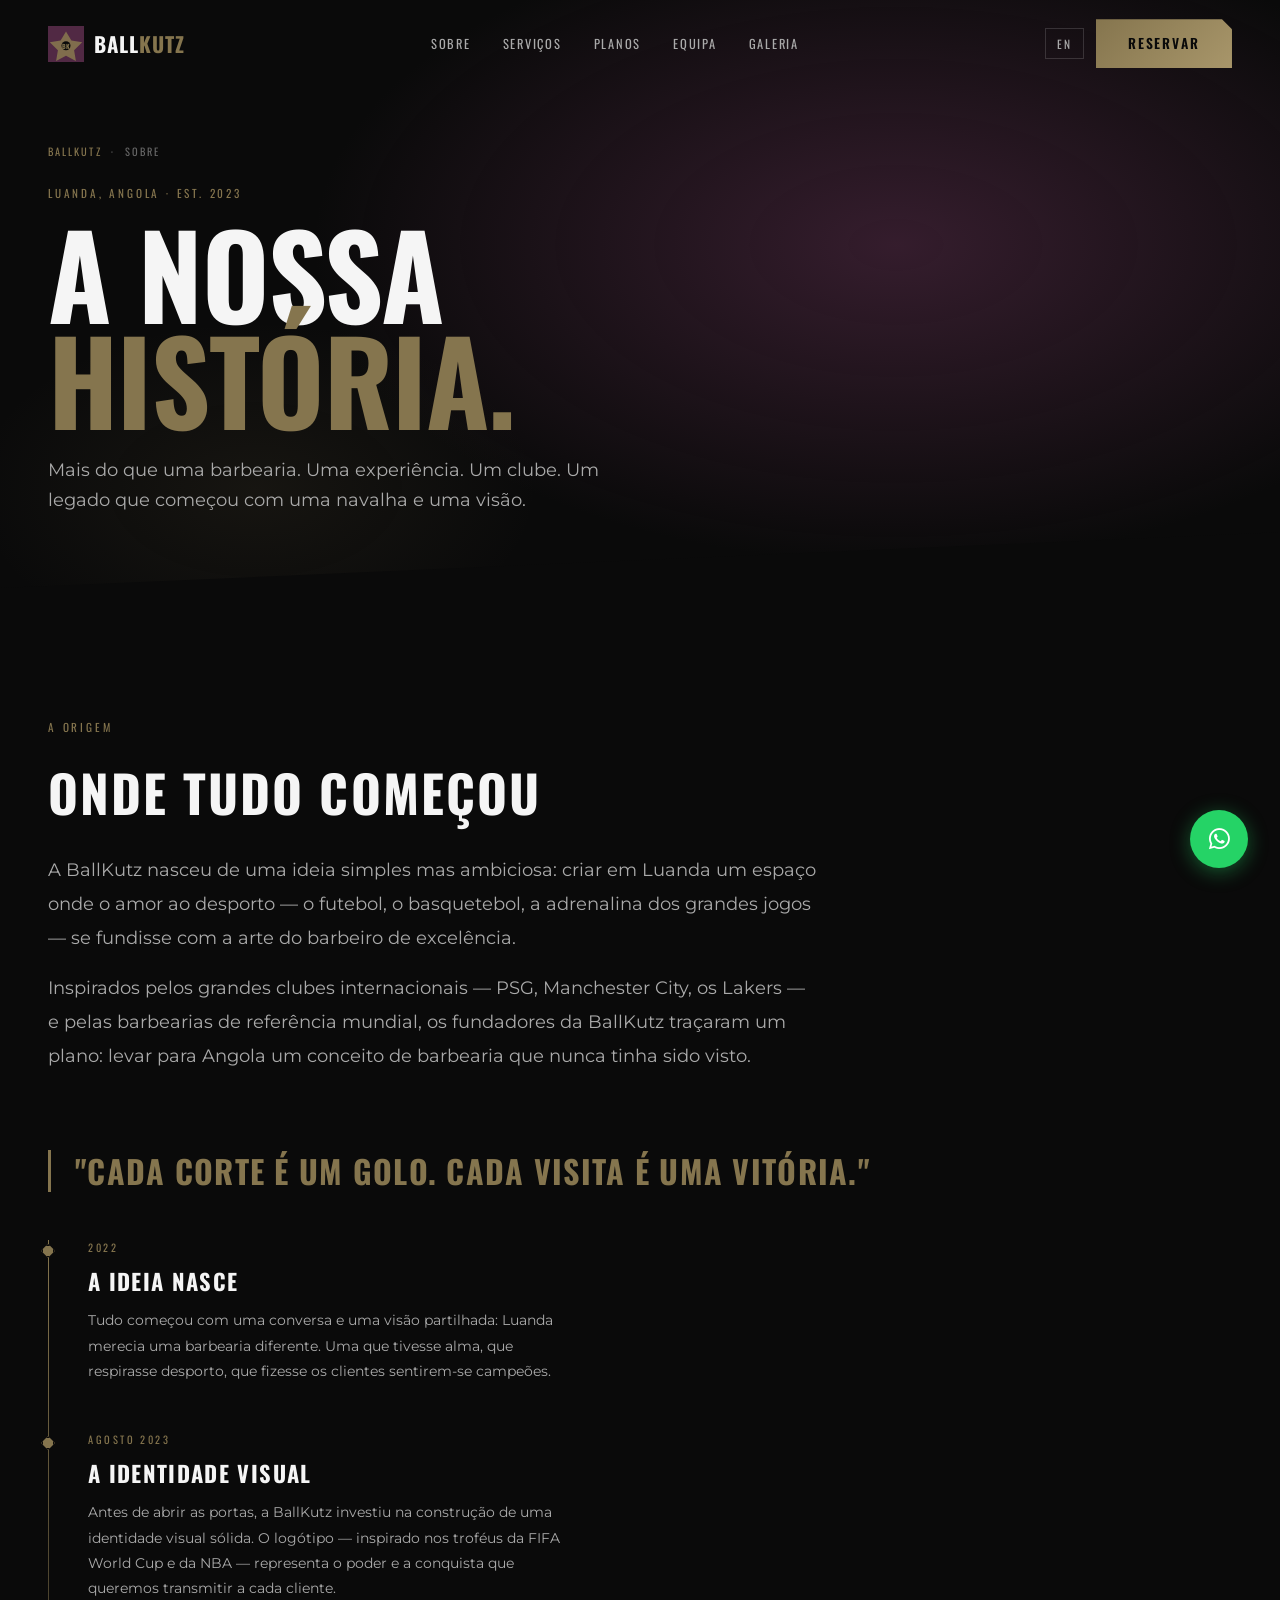
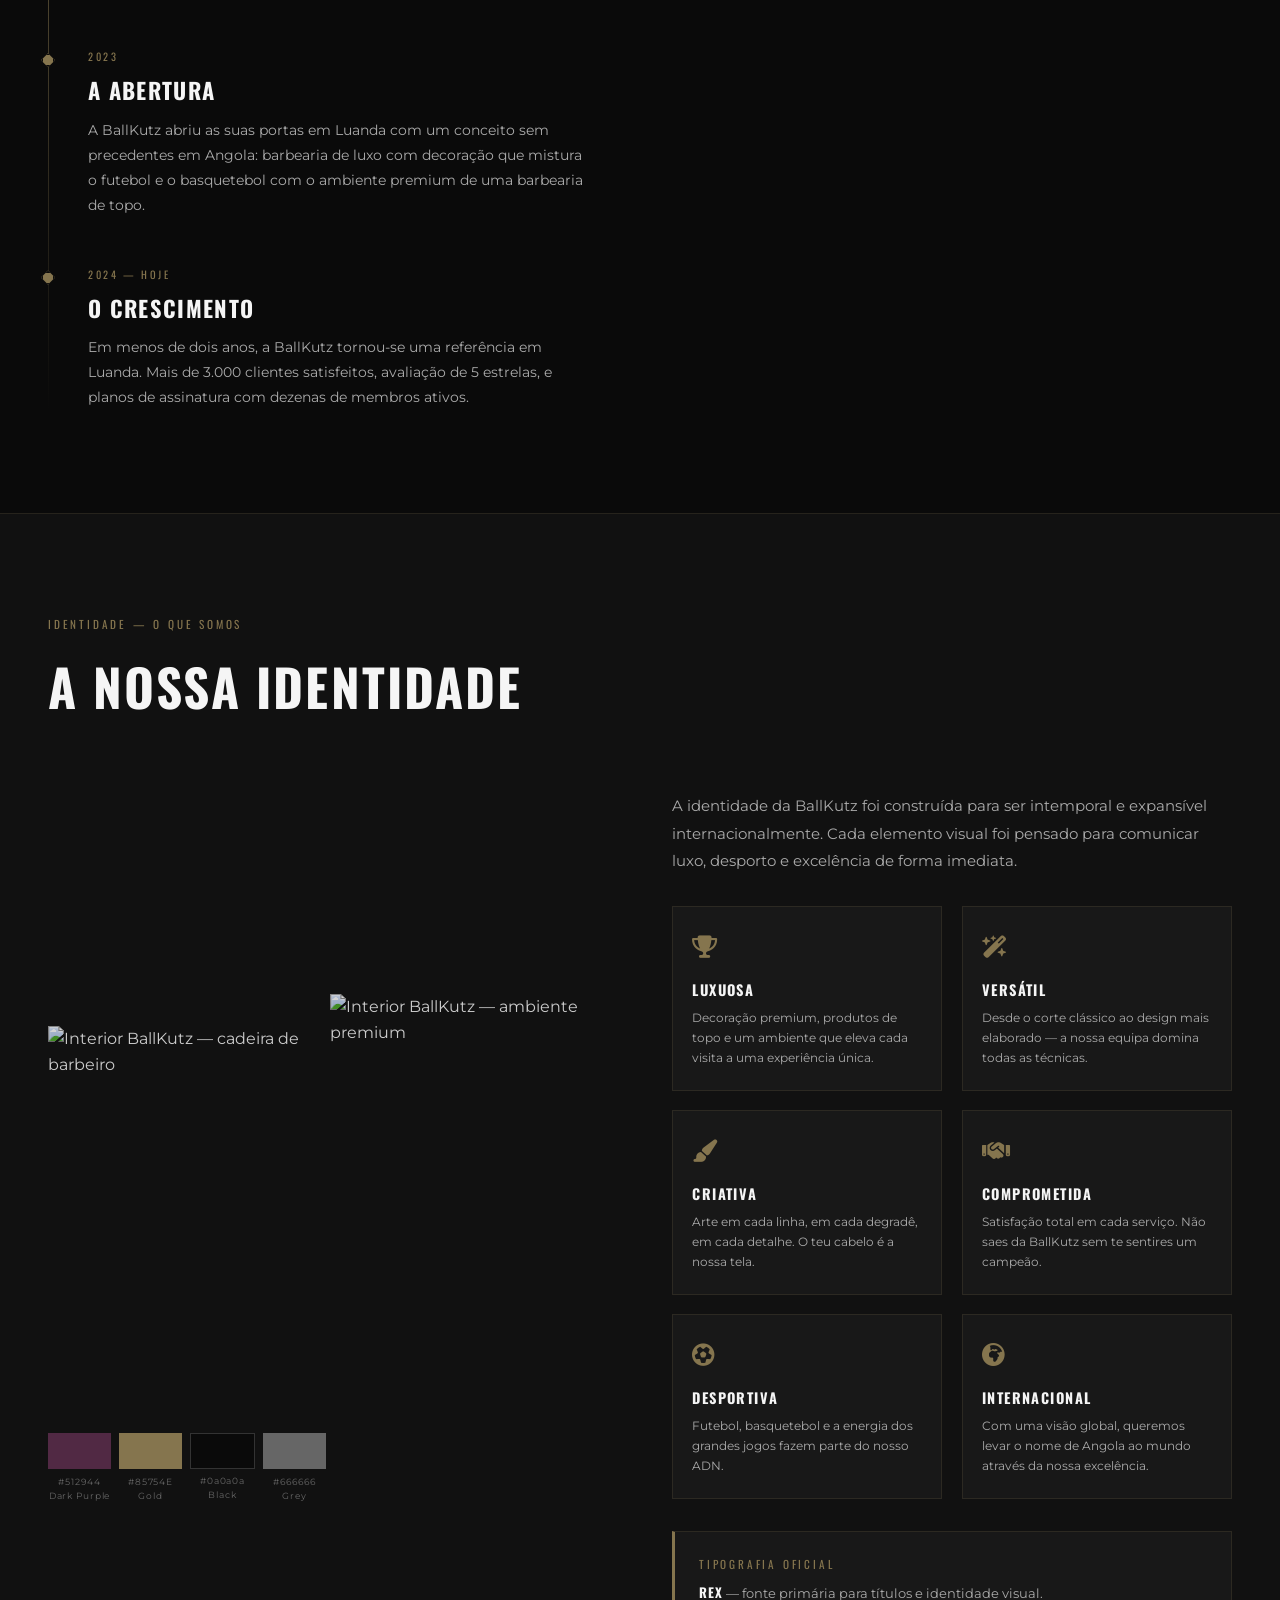
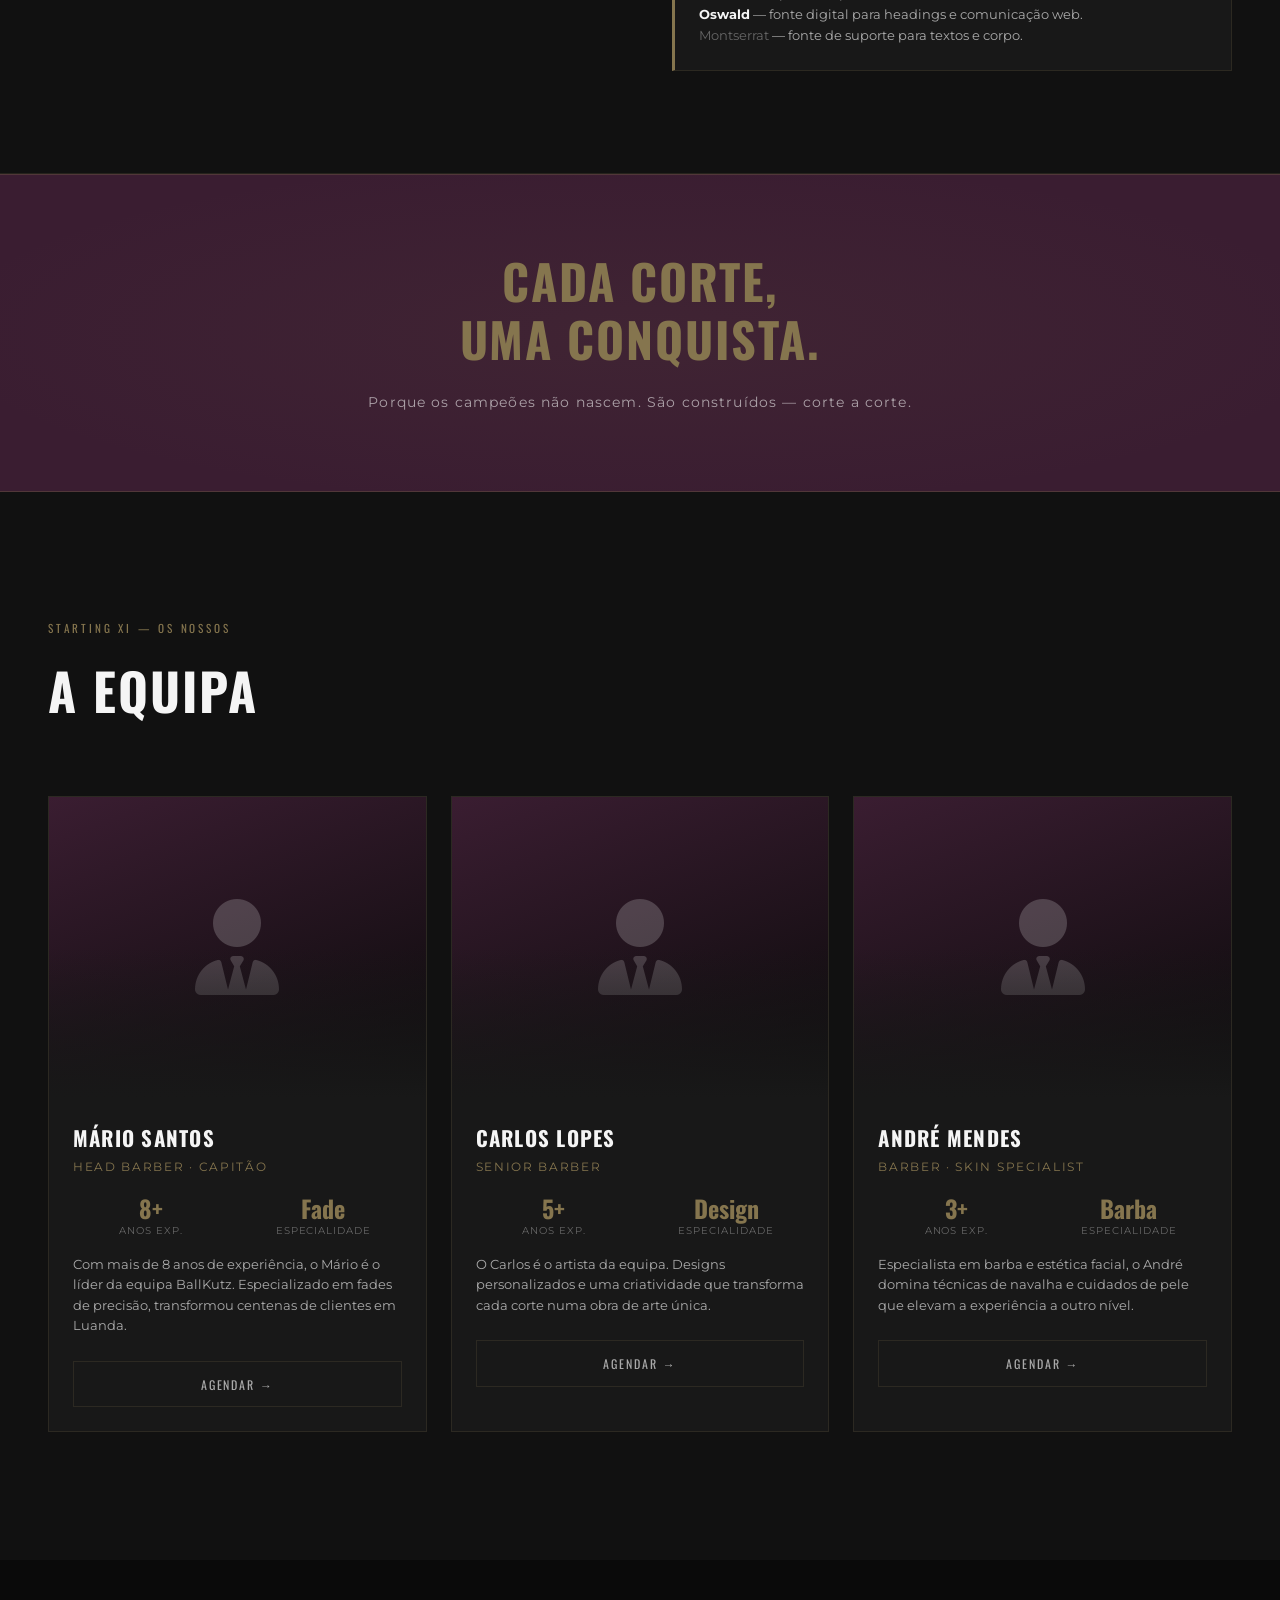
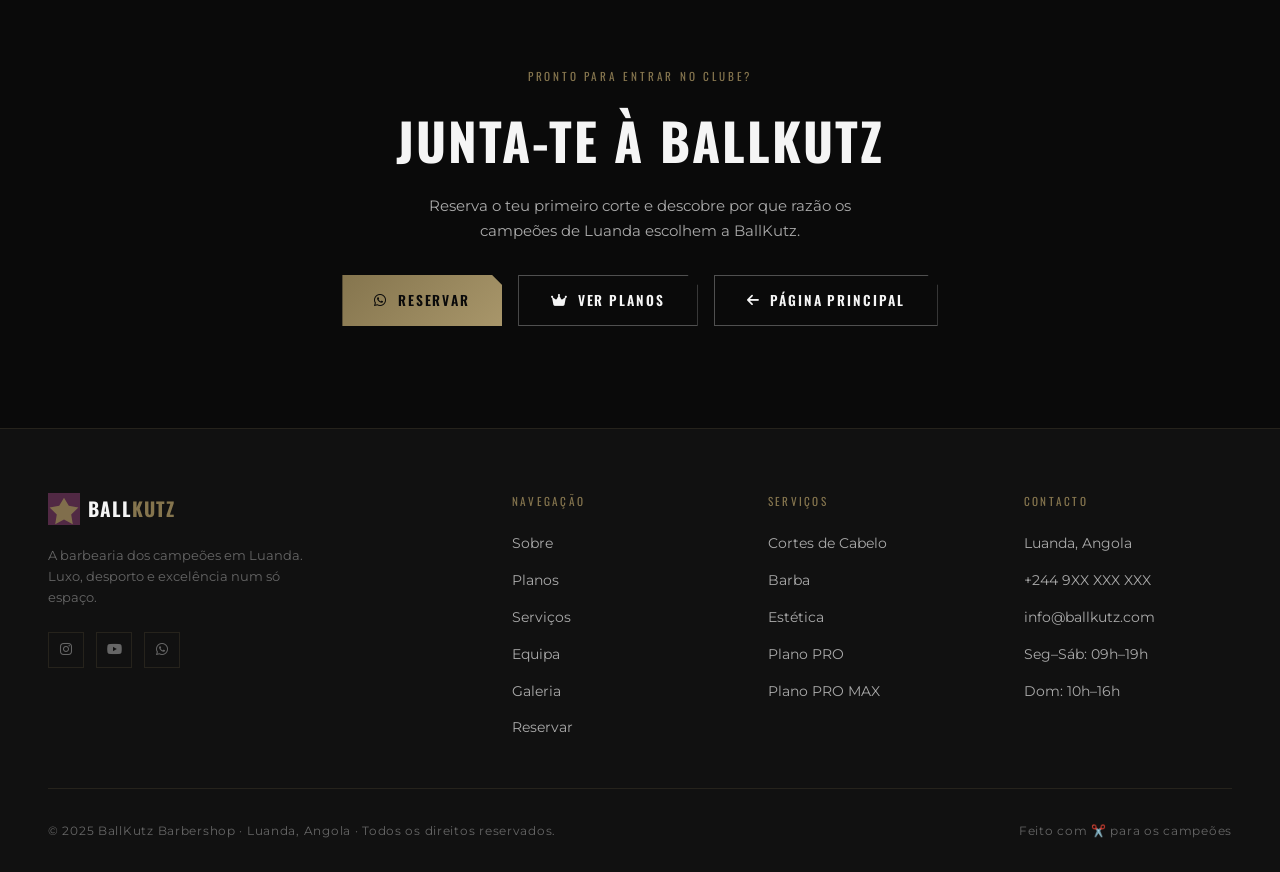
==== sobre.html @ e622117a "mudando fotos" ====
<!DOCTYPE html>
<html lang="pt">
<head>
  <meta charset="UTF-8" />
  <meta name="viewport" content="width=device-width, initial-scale=1.0" />
  <meta name="description" content="A história da BallKutz — A barbearia que uniu o desporto ao luxo em Luanda, Angola. Conheça a nossa equipa, os nossos valores e a nossa missão." />
  <meta name="keywords" content="BallKutz sobre, história barbearia Luanda, barbershop Angola, sobre nós" />
  <meta name="author" content="BallKutz Barbershop" />
  <meta name="robots" content="index, follow" />
  <title>Sobre Nós — BallKutz | A Barbearia dos Campeões</title>

  <meta property="og:type"        content="website" />
  <meta property="og:title"       content="Sobre Nós — BallKutz | A Barbearia dos Campeões" />
  <meta property="og:description" content="Conheça a história, a missão e os valores da BallKutz — onde o desporto encontra o luxo em Luanda." />
  <meta property="og:url"         content="https://www.ballkutz.com/sobre.html" />
  <meta property="og:image"       content="https://www.ballkutz.com/og-image.jpg" />
  <meta property="og:locale"      content="pt_AO" />
  <meta property="og:site_name"   content="BallKutz Barbershop" />

  <meta name="theme-color" content="#512944" />

  <link rel="preconnect" href="https://fonts.googleapis.com" />
  <link rel="preconnect" href="https://fonts.gstatic.com" crossorigin />
  <link href="https://fonts.googleapis.com/css2?family=Oswald:wght@300;400;600;700&family=Montserrat:wght@300;400;500;600;700&display=swap" rel="stylesheet" />
  <link rel="stylesheet" href="https://cdnjs.cloudflare.com/ajax/libs/font-awesome/6.5.1/css/all.min.css" />
  <link rel="stylesheet" href="style.css" />
</head>

<body>

  <!-- ============================================================
       NAVIGATION (identical to index.html)
       ============================================================ -->
  <header class="site-header" id="mainNav" role="banner">
    <div class="container">
      <nav class="nav__inner" aria-label="Primary navigation">

        <a href="index.html" class="nav__logo" aria-label="BallKutz — página principal">
          <svg class="nav__logo-icon" viewBox="0 0 40 40" fill="none" xmlns="http://www.w3.org/2000/svg" aria-hidden="true">
            <rect width="40" height="40" fill="#512944"/>
            <path d="M20 6 L26 16 L38 18 L29 27 L31 39 L20 33 L9 39 L11 27 L2 18 L14 16 Z" fill="#85754E" opacity="0.9"/>
            <circle cx="20" cy="22" r="5" fill="#0a0a0a"/>
            <text x="20" y="26" text-anchor="middle" font-family="Oswald" font-weight="700" font-size="7" fill="#85754E">BK</text>
          </svg>
          <span class="nav__logo-text">BALL<span>KUTZ</span></span>
        </a>

        <ul class="nav__links" role="list">
          <li><a href="sobre.html" class="nav-active" data-i18n="nav_about">Sobre</a></li>
          <li><a href="index.html#servicos" data-i18n="nav_services">Serviços</a></li>
          <li><a href="index.html#planos"   data-i18n="nav_plans">Planos</a></li>
          <li><a href="index.html#equipa"   data-i18n="nav_team">Equipa</a></li>
          <li><a href="index.html#galeria"  data-i18n="nav_gallery">Galeria</a></li>
        </ul>

        <div class="nav__actions">
          <button class="lang-toggle" id="langToggle" aria-label="Mudar idioma">EN</button>
          <a href="index.html#reservar" class="btn btn--primary" data-i18n="nav_cta">Reservar</a>
          <button class="nav__hamburger" id="hamburger" aria-label="Abrir menu" aria-expanded="false" aria-controls="mobileMenu">
            <i class="fa-solid fa-bars" aria-hidden="true"></i>
          </button>
        </div>

      </nav>
    </div>
  </header>

  <!-- Mobile Drawer -->
  <div class="nav__mobile" id="mobileMenu" role="dialog" aria-modal="true" aria-label="Menu de navegação">
    <button class="nav__mobile-close" id="mobileClose" aria-label="Fechar menu">
      <i class="fa-solid fa-xmark" aria-hidden="true"></i>
    </button>
    <a href="sobre.html"           class="mobile-link" data-i18n="nav_about">Sobre</a>
    <a href="index.html#servicos"  class="mobile-link" data-i18n="nav_services">Serviços</a>
    <a href="index.html#planos"    class="mobile-link" data-i18n="nav_plans">Planos</a>
    <a href="index.html#equipa"    class="mobile-link" data-i18n="nav_team">Equipa</a>
    <a href="index.html#galeria"   class="mobile-link" data-i18n="nav_gallery">Galeria</a>
    <div class="mobile-divider"></div>
    <a href="index.html#reservar"  class="btn btn--primary mobile-link" data-i18n="nav_cta">Reservar</a>
    <a href="tel:+244900000000" class="mobile-call-link">
      <i class="fa-solid fa-phone" aria-hidden="true"></i> Ligar Agora
    </a>
    <button class="mobile-lang" id="mobileLangToggle" aria-label="Mudar idioma">PT / EN</button>
  </div>

  <!-- ============================================================
       PAGE HERO
       ============================================================ -->
  <section class="page-hero" id="topo">
    <div class="page-hero__bg" aria-hidden="true"></div>

    <div class="container">
      <div class="page-hero__content">

        <nav class="page-hero__breadcrumb" aria-label="Breadcrumb">
          <a href="index.html">BallKutz</a>
          <span aria-hidden="true">·</span>
          <span aria-current="page" data-i18n="nav_about">Sobre</span>
        </nav>

        <span class="label" style="display:block;margin-bottom:1rem;" data-i18n="sobre_hero_eyebrow">
          Luanda, Angola · Est. 2023
        </span>

        <h1 class="heading-xl">
          <span data-i18n="sobre_hero_line1">A NOSSA</span><br>
          <span class="gold" data-i18n="sobre_hero_line2">HISTÓRIA.</span>
        </h1>

        <p style="font-size:clamp(0.95rem,1.5vw,1.1rem);color:var(--grey-light);max-width:46ch;margin-top:1.5rem;line-height:1.75;" data-i18n="sobre_hero_sub">
          Mais do que uma barbearia. Uma experiência. Um clube. Um legado que começou com uma navalha e uma visão.
        </p>

      </div>
    </div>

    <div class="page-hero__diagonal" aria-hidden="true"></div>
  </section>

  <!-- ============================================================
       BRAND STORY / TIMELINE
       ============================================================ -->
  <section class="story section" id="historia">
    <div class="container">

      <div class="story__intro reveal">
        <span class="label" data-i18n="story_eyebrow">A Origem</span>
        <h2 class="heading-lg" style="margin-top:0.75rem;" data-i18n="story_title">ONDE TUDO COMEÇOU</h2>
        <p data-i18n="story_p1">
          A BallKutz nasceu de uma ideia simples mas ambiciosa: criar em Luanda um espaço onde o amor ao desporto — o futebol, o basquetebol, a adrenalina dos grandes jogos — se fundisse com a arte do barbeiro de excelência. Um lugar onde cada cliente não é apenas um cliente. É um membro do clube.
        </p>
        <p style="margin-top:1rem;" data-i18n="story_p2">
          Inspirados pelos grandes clubes internacionais — PSG, Manchester City, os Lakers — e pelas barbearias de referência mundial, os fundadores da BallKutz traçaram um plano: levar para Angola um conceito de barbearia que nunca tinha sido visto. Luxuoso. Desportivo. Memorável.
        </p>
      </div>

      <blockquote class="story__big-quote reveal" data-i18n="story_quote">
        "Cada corte é um golo. Cada visita é uma vitória."
      </blockquote>

      <!-- Timeline -->
      <div class="timeline reveal">

        <div class="timeline__item">
          <div class="timeline__dot" aria-hidden="true"></div>
          <div class="timeline__year">2022</div>
          <h3 class="timeline__title" data-i18n="tl1_title">A Ideia Nasce</h3>
          <p class="timeline__text" data-i18n="tl1_text">
            Tudo começou com uma conversa e uma visão partilhada: Luanda merecia uma barbearia diferente. Uma que tivesse alma, que respirasse desporto, que fizesse os clientes sentirem-se campeões. Foram meses de planeamento, pesquisa de mercado e construção de um conceito único.
          </p>
        </div>

        <div class="timeline__item">
          <div class="timeline__dot" aria-hidden="true"></div>
          <div class="timeline__year">Agosto 2023</div>
          <h3 class="timeline__title" data-i18n="tl2_title">A Identidade Visual</h3>
          <p class="timeline__text" data-i18n="tl2_text">
            Antes de abrir as portas, a BallKutz investiu na construção de uma identidade visual sólida. O logótipo — inspirado nos troféus da FIFA World Cup e da NBA — representa o poder e a conquista que queremos transmitir a cada cliente. As cores: roxo escuro, dourado e negro. Luxo, prestígio e força.
          </p>
        </div>

        <div class="timeline__item">
          <div class="timeline__dot" aria-hidden="true"></div>
          <div class="timeline__year">2023</div>
          <h3 class="timeline__title" data-i18n="tl3_title">A Abertura</h3>
          <p class="timeline__text" data-i18n="tl3_text">
            A BallKutz abriu as suas portas em Luanda com um conceito sem precedentes em Angola: uma barbearia de luxo com uma decoração que mistura o mundo do futebol e do basquetebol com o ambiente premium de uma barbearia de topo. PlayStation, camisolas desportivas à venda, uma equipa de barbeiros de excelência.
          </p>
        </div>

        <div class="timeline__item">
          <div class="timeline__dot" aria-hidden="true"></div>
          <div class="timeline__year">2024 — Hoje</div>
          <h3 class="timeline__title" data-i18n="tl4_title">O Crescimento</h3>
          <p class="timeline__text" data-i18n="tl4_text">
            Em menos de dois anos, a BallKutz tornou-se uma referência em Luanda. Mais de 3.000 clientes satisfeitos, avaliação de 5 estrelas, planos de assinatura PRO e PRO MAX com dezenas de membros ativos. A visão de trazer o melhor do mundo para Angola está a materializar-se — corte a corte, cliente a cliente.
          </p>
        </div>

      </div><!-- /timeline -->

    </div>
  </section>

  <!-- ============================================================
       BRAND DNA
       ============================================================ -->
  <section class="brand-dna" id="identidade">
    <div class="container">

      <div class="section-header reveal">
        <span class="label" data-i18n="dna_eyebrow">Identidade — O que somos</span>
        <h2 class="heading-lg" data-i18n="dna_title">A NOSSA IDENTIDADE</h2>
      </div>

      <div class="brand-dna__layout">

        <!-- Visual -->
        <div class="brand-dna__visual reveal">
          <img
            class="brand-dna__img"
            src="https://images.unsplash.com/photo-1605497788044-5a32c7078486?w=500&q=80"
            alt="Interior BallKutz — cadeira de barbeiro"
            loading="lazy"
          />
          <img
            class="brand-dna__img"
            src="https://images.unsplash.com/photo-1503951914875-452162b0f3f1?w=500&q=80"
            alt="Interior BallKutz — ambiente premium"
            loading="lazy"
          />

          <!-- Brand color palette -->
          <div class="brand-dna__color-palette" aria-label="Paleta de cores da marca">
            <div class="brand-dna__swatch" style="background:#512944;" aria-label="Roxo escuro">
              <span class="brand-dna__swatch-label">#512944<br>Dark Purple</span>
            </div>
            <div class="brand-dna__swatch" style="background:#85754E;" aria-label="Dourado">
              <span class="brand-dna__swatch-label">#85754E<br>Gold</span>
            </div>
            <div class="brand-dna__swatch" style="background:#0a0a0a;border:1px solid #333;" aria-label="Preto">
              <span class="brand-dna__swatch-label">#0a0a0a<br>Black</span>
            </div>
            <div class="brand-dna__swatch" style="background:#666666;" aria-label="Cinzento">
              <span class="brand-dna__swatch-label">#666666<br>Grey</span>
            </div>
          </div>
        </div>

        <!-- Content -->
        <div class="reveal">
          <p style="font-size:0.95rem;color:var(--grey-light);line-height:1.8;margin-bottom:2rem;" data-i18n="dna_intro">
            A identidade da BallKutz foi construída para ser intemporal e expansível internacionalmente. Cada elemento visual — da tipografia ao símbolo — foi pensado para comunicar luxo, desporto e excelência de forma imediata e impactante.
          </p>

          <div class="brand-dna__pillars">

            <div class="brand-pillar">
              <div class="brand-pillar__icon" aria-hidden="true"><i class="fa-solid fa-trophy"></i></div>
              <div class="brand-pillar__title" data-i18n="dna_p1_title">Luxuosa</div>
              <div class="brand-pillar__text" data-i18n="dna_p1_text">Decoração premium, produtos de topo e um ambiente que eleva cada visita a uma experiência única.</div>
            </div>

            <div class="brand-pillar">
              <div class="brand-pillar__icon" aria-hidden="true"><i class="fa-solid fa-wand-magic-sparkles"></i></div>
              <div class="brand-pillar__title" data-i18n="dna_p2_title">Versátil</div>
              <div class="brand-pillar__text" data-i18n="dna_p2_text">Desde o corte clássico ao design mais elaborado — a nossa equipa domina todas as técnicas e estilos.</div>
            </div>

            <div class="brand-pillar">
              <div class="brand-pillar__icon" aria-hidden="true"><i class="fa-solid fa-paintbrush"></i></div>
              <div class="brand-pillar__title" data-i18n="dna_p3_title">Criativa</div>
              <div class="brand-pillar__text" data-i18n="dna_p3_text">Arte em cada linha, em cada degradê, em cada detalhe. O teu cabelo é a nossa tela.</div>
            </div>

            <div class="brand-pillar">
              <div class="brand-pillar__icon" aria-hidden="true"><i class="fa-solid fa-handshake"></i></div>
              <div class="brand-pillar__title" data-i18n="dna_p4_title">Comprometida</div>
              <div class="brand-pillar__text" data-i18n="dna_p4_text">Satisfação total em cada serviço. Não saes da BallKutz sem te sentires um campeão.</div>
            </div>

            <div class="brand-pillar">
              <div class="brand-pillar__icon" aria-hidden="true"><i class="fa-solid fa-futbol"></i></div>
              <div class="brand-pillar__title" data-i18n="dna_p5_title">Desportiva</div>
              <div class="brand-pillar__text" data-i18n="dna_p5_text">Futebol, basquetebol e a energia dos grandes jogos fazem parte do nosso ADN e do nosso espaço.</div>
            </div>

            <div class="brand-pillar">
              <div class="brand-pillar__icon" aria-hidden="true"><i class="fa-solid fa-earth-africa"></i></div>
              <div class="brand-pillar__title" data-i18n="dna_p6_title">Internacional</div>
              <div class="brand-pillar__text" data-i18n="dna_p6_text">Com uma visão global, queremos levar o nome de Angola ao mundo através da excelência do nosso trabalho.</div>
            </div>

          </div><!-- /brand-dna__pillars -->

          <!-- Typography note -->
          <div style="margin-top:2rem;padding:1.5rem;background:var(--surface-2);border:1px solid var(--border);border-left:3px solid var(--gold);">
            <div class="label" style="margin-bottom:0.5rem;">Tipografia Oficial</div>
            <p style="font-size:0.82rem;color:var(--grey-light);line-height:1.6;">
              <strong style="color:var(--white);font-family:var(--font-heading);letter-spacing:0.08em;">REX</strong> — fonte primária para títulos e identidade visual.<br>
              <strong style="color:var(--white);">Oswald</strong> — fonte digital para headings e comunicação web.<br>
              <span style="color:var(--grey);">Montserrat</span> — fonte de suporte para textos e corpo.
            </p>
          </div>

        </div>
      </div>
    </div>
  </section>

  <!-- ============================================================
       MANIFESTO
       ============================================================ -->
  <section class="manifesto" aria-label="Manifesto BallKutz">
    <div class="container">
      <p class="manifesto__quote reveal">
        <span data-i18n="manifesto_line1">CADA CORTE,</span><br>
        <span class="gold" data-i18n="manifesto_line2">UMA CONQUISTA.</span>
      </p>
      <p class="manifesto__sub reveal" data-i18n="manifesto_sub">
        Porque os campeões não nascem. São construídos — corte a corte.
      </p>
    </div>
  </section>

  <!-- ============================================================
       A EQUIPA (same content as index.html team section)
       ============================================================ -->
  <section class="section team" id="equipa-sobre">
    <div class="container">

      <div class="section-header reveal">
        <span class="label" data-i18n="team_eyebrow">Starting XI — Os nossos</span>
        <h2 class="heading-lg" data-i18n="team_title">A EQUIPA</h2>
      </div>

      <div class="team__grid">

        <article class="barber-card reveal" data-barber="Mário Santos">
          <div class="barber-card__photo">
            <i class="fa-solid fa-user-tie barber-card__avatar" aria-hidden="true"></i>
          </div>
          <div class="barber-card__info">
            <h3 class="barber-card__name">Mário Santos</h3>
            <div class="barber-card__title" data-i18n="barber_head">Head Barber · Capitão</div>
            <div class="barber-card__stats">
              <div class="barber-stat">
                <div class="barber-stat__value">8+</div>
                <div class="barber-stat__label" data-i18n="stat_years">Anos Exp.</div>
              </div>
              <div class="barber-stat">
                <div class="barber-stat__value">Fade</div>
                <div class="barber-stat__label" data-i18n="stat_specialty">Especialidade</div>
              </div>
            </div>
            <p style="font-size:0.8rem;color:var(--grey-light);line-height:1.6;margin-top:1rem;" data-i18n="barber1_bio">
              Com mais de 8 anos de experiência, o Mário é o líder da equipa BallKutz. Especializado em fades de precisão, transformou centenas de clientes em Luanda.
            </p>
            <a href="index.html#reservar" class="barber-card__select" data-i18n="barber_book">Agendar com Mário →</a>
          </div>
        </article>

        <article class="barber-card reveal" data-barber="Carlos Lopes">
          <div class="barber-card__photo">
            <i class="fa-solid fa-user-tie barber-card__avatar" aria-hidden="true"></i>
          </div>
          <div class="barber-card__info">
            <h3 class="barber-card__name">Carlos Lopes</h3>
            <div class="barber-card__title" data-i18n="barber_senior">Senior Barber</div>
            <div class="barber-card__stats">
              <div class="barber-stat">
                <div class="barber-stat__value">5+</div>
                <div class="barber-stat__label" data-i18n="stat_years">Anos Exp.</div>
              </div>
              <div class="barber-stat">
                <div class="barber-stat__value">Design</div>
                <div class="barber-stat__label" data-i18n="stat_specialty">Especialidade</div>
              </div>
            </div>
            <p style="font-size:0.8rem;color:var(--grey-light);line-height:1.6;margin-top:1rem;" data-i18n="barber2_bio">
              O Carlos é o artista da equipa. Designs personalizados, geometrias perfeitas e uma criatividade que transforma cada corte numa obra de arte única.
            </p>
            <a href="index.html#reservar" class="barber-card__select" data-i18n="barber_book">Agendar com Carlos →</a>
          </div>
        </article>

        <article class="barber-card reveal" data-barber="André Mendes">
          <div class="barber-card__photo">
            <i class="fa-solid fa-user-tie barber-card__avatar" aria-hidden="true"></i>
          </div>
          <div class="barber-card__info">
            <h3 class="barber-card__name">André Mendes</h3>
            <div class="barber-card__title" data-i18n="barber_barber">Barber · Skin Specialist</div>
            <div class="barber-card__stats">
              <div class="barber-stat">
                <div class="barber-stat__value">3+</div>
                <div class="barber-stat__label" data-i18n="stat_years">Anos Exp.</div>
              </div>
              <div class="barber-stat">
                <div class="barber-stat__value">Barba</div>
                <div class="barber-stat__label" data-i18n="stat_specialty">Especialidade</div>
              </div>
            </div>
            <p style="font-size:0.8rem;color:var(--grey-light);line-height:1.6;margin-top:1rem;" data-i18n="barber3_bio">
              Especialista em barba e estética facial, o André domina técnicas de navalha e cuidados de pele que elevam a experiência BallKutz a outro nível.
            </p>
            <a href="index.html#reservar" class="barber-card__select" data-i18n="barber_book">Agendar com André →</a>
          </div>
        </article>

      </div>
    </div>
  </section>

  <!-- ============================================================
       CTA FINAL
       ============================================================ -->
  <section class="sobre-cta" id="cta">
    <div class="container">
      <div class="reveal">
        <span class="label" data-i18n="cta_eyebrow">Pronto para entrar no clube?</span>
        <h2 class="heading-lg" style="margin-top:0.75rem;margin-bottom:0.75rem;" data-i18n="cta_title">JUNTA-TE À BALLKUTZ</h2>
        <p style="font-size:0.95rem;color:var(--grey-light);max-width:46ch;margin:0 auto 0;" data-i18n="cta_sub">
          Reserva o teu primeiro corte e descobre por que razão os campeões de Luanda escolhem a BallKutz.
        </p>
        <div class="sobre-cta__actions">
          <a href="index.html#reservar" class="btn btn--primary">
            <i class="fa-brands fa-whatsapp" aria-hidden="true"></i>
            <span data-i18n="nav_cta">Reservar</span>
          </a>
          <a href="index.html#planos" class="btn btn--ghost">
            <i class="fa-solid fa-crown" aria-hidden="true"></i>
            <span data-i18n="cta_plans_btn">Ver Planos</span>
          </a>
          <a href="index.html" class="btn btn--ghost">
            <i class="fa-solid fa-arrow-left" aria-hidden="true"></i>
            <span data-i18n="cta_home_btn">Página Principal</span>
          </a>
        </div>
      </div>
    </div>
  </section>

  <!-- ============================================================
       FOOTER (identical to index.html)
       ============================================================ -->
  <footer class="footer">
    <div class="container">
      <div class="footer__grid">

        <div>
          <div class="footer__logo">
            <svg width="32" height="32" viewBox="0 0 40 40" fill="none" aria-hidden="true"><rect width="40" height="40" fill="#512944"/><path d="M20 6 L26 16 L38 18 L29 27 L31 39 L20 33 L9 39 L11 27 L2 18 L14 16 Z" fill="#85754E" opacity="0.9"/></svg>
            <span class="footer__logo-text">BALL<span>KUTZ</span></span>
          </div>
          <p class="footer__tagline" data-i18n="footer_tagline">A barbearia dos campeões em Luanda. Luxo, desporto e excelência num só espaço.</p>
          <div class="footer__social">
            <a href="https://instagram.com/ballkutzbarbershop" class="footer__social-link" target="_blank" rel="noopener" aria-label="Instagram"><i class="fa-brands fa-instagram"></i></a>
            <a href="https://youtube.com/@BallKutz"            class="footer__social-link" target="_blank" rel="noopener" aria-label="YouTube"><i class="fa-brands fa-youtube"></i></a>
            <a href="https://wa.me/244900000000"               class="footer__social-link" target="_blank" rel="noopener" aria-label="WhatsApp"><i class="fa-brands fa-whatsapp"></i></a>
          </div>
        </div>

        <div>
          <div class="footer__col-title" data-i18n="footer_nav">Navegação</div>
          <ul class="footer__links">
            <li><a href="sobre.html"          data-i18n="nav_about">Sobre</a></li>
            <li><a href="index.html#planos"   data-i18n="nav_plans">Planos</a></li>
            <li><a href="index.html#servicos" data-i18n="nav_services">Serviços</a></li>
            <li><a href="index.html#equipa"   data-i18n="nav_team">Equipa</a></li>
            <li><a href="index.html#galeria"  data-i18n="nav_gallery">Galeria</a></li>
            <li><a href="index.html#reservar" data-i18n="nav_cta">Reservar</a></li>
          </ul>
        </div>

        <div>
          <div class="footer__col-title" data-i18n="footer_services">Serviços</div>
          <ul class="footer__links">
            <li><a href="index.html#servicos">Cortes de Cabelo</a></li>
            <li><a href="index.html#servicos">Barba</a></li>
            <li><a href="index.html#servicos">Estética</a></li>
            <li><a href="index.html#planos">Plano PRO</a></li>
            <li><a href="index.html#planos">Plano PRO MAX</a></li>
          </ul>
        </div>

        <div>
          <div class="footer__col-title" data-i18n="footer_contact">Contacto</div>
          <ul class="footer__links">
            <li><a href="https://maps.app.goo.gl/h3RPV5g8SMK8Vajz5" target="_blank" rel="noopener">Luanda, Angola</a></li>
            <li><a href="tel:+244900000000">+244 9XX XXX XXX</a></li>
            <li><a href="mailto:info@ballkutz.com">info@ballkutz.com</a></li>
            <li><a href="#">Seg–Sáb: 09h–19h</a></li>
            <li><a href="#">Dom: 10h–16h</a></li>
          </ul>
        </div>

      </div>

      <div class="footer__bottom">
        <span class="footer__copy">© 2025 BallKutz Barbershop · Luanda, Angola · <span data-i18n="footer_rights">Todos os direitos reservados.</span></span>
        <span class="footer__copy" data-i18n="footer_made">Feito com ✂️ para os campeões</span>
      </div>
    </div>
  </footer>

  <!-- WhatsApp Float -->
  <a href="https://wa.me/244900000000" class="whatsapp-float" target="_blank" rel="noopener" aria-label="WhatsApp BallKutz">
    <i class="fa-brands fa-whatsapp" aria-hidden="true"></i>
  </a>

  <!-- Scroll-to-top -->
  <button class="scroll-top" id="scrollTopBtn" aria-label="Voltar ao topo">
    <i class="fa-solid fa-arrow-up" aria-hidden="true"></i>
  </button>

  <!-- Mobile CTA Bar -->
  <div class="mobile-cta-bar" role="complementary" aria-label="Acções rápidas">
    <a href="tel:+244900000000" class="mcta-call">
      <i class="fa-solid fa-phone" aria-hidden="true"></i>
      <span data-i18n="quick_call">Ligar</span>
    </a>
    <a href="index.html#reservar" class="mcta-book">
      <i class="fa-solid fa-scissors" aria-hidden="true"></i>
      <span data-i18n="nav_cta">Reservar</span>
    </a>
  </div>

  <script>
    'use strict';

    // ── Constants ──
    const WHATSAPP_NUMBER = '244900000000';

    // ── Minimal i18n for sobre.html ──
    let currentLang = 'pt';

    const SOBRE_LOCALES = {
      pt: {
        nav_about:'Sobre', nav_services:'Serviços', nav_plans:'Planos',
        nav_team:'Equipa', nav_gallery:'Galeria', nav_cta:'Reservar',
        quick_call:'Ligar',
        sobre_hero_eyebrow:'Luanda, Angola · Est. 2023',
        sobre_hero_line1:'A NOSSA', sobre_hero_line2:'HISTÓRIA.',
        sobre_hero_sub:'Mais do que uma barbearia. Uma experiência. Um clube. Um legado que começou com uma navalha e uma visão.',
        story_eyebrow:'A Origem', story_title:'ONDE TUDO COMEÇOU',
        story_p1:'A BallKutz nasceu de uma ideia simples mas ambiciosa: criar em Luanda um espaço onde o amor ao desporto — o futebol, o basquetebol, a adrenalina dos grandes jogos — se fundisse com a arte do barbeiro de excelência.',
        story_p2:'Inspirados pelos grandes clubes internacionais — PSG, Manchester City, os Lakers — e pelas barbearias de referência mundial, os fundadores da BallKutz traçaram um plano: levar para Angola um conceito de barbearia que nunca tinha sido visto.',
        story_quote:'"Cada corte é um golo. Cada visita é uma vitória."',
        tl1_title:'A Ideia Nasce', tl1_text:'Tudo começou com uma conversa e uma visão partilhada: Luanda merecia uma barbearia diferente. Uma que tivesse alma, que respirasse desporto, que fizesse os clientes sentirem-se campeões.',
        tl2_title:'A Identidade Visual', tl2_text:'Antes de abrir as portas, a BallKutz investiu na construção de uma identidade visual sólida. O logótipo — inspirado nos troféus da FIFA World Cup e da NBA — representa o poder e a conquista que queremos transmitir a cada cliente.',
        tl3_title:'A Abertura', tl3_text:'A BallKutz abriu as suas portas em Luanda com um conceito sem precedentes em Angola: barbearia de luxo com decoração que mistura o futebol e o basquetebol com o ambiente premium de uma barbearia de topo.',
        tl4_title:'O Crescimento', tl4_text:'Em menos de dois anos, a BallKutz tornou-se uma referência em Luanda. Mais de 3.000 clientes satisfeitos, avaliação de 5 estrelas, e planos de assinatura com dezenas de membros ativos.',
        dna_eyebrow:'Identidade — O que somos', dna_title:'A NOSSA IDENTIDADE',
        dna_intro:'A identidade da BallKutz foi construída para ser intemporal e expansível internacionalmente. Cada elemento visual foi pensado para comunicar luxo, desporto e excelência de forma imediata.',
        dna_p1_title:'Luxuosa', dna_p1_text:'Decoração premium, produtos de topo e um ambiente que eleva cada visita a uma experiência única.',
        dna_p2_title:'Versátil', dna_p2_text:'Desde o corte clássico ao design mais elaborado — a nossa equipa domina todas as técnicas.',
        dna_p3_title:'Criativa', dna_p3_text:'Arte em cada linha, em cada degradê, em cada detalhe. O teu cabelo é a nossa tela.',
        dna_p4_title:'Comprometida', dna_p4_text:'Satisfação total em cada serviço. Não saes da BallKutz sem te sentires um campeão.',
        dna_p5_title:'Desportiva', dna_p5_text:'Futebol, basquetebol e a energia dos grandes jogos fazem parte do nosso ADN.',
        dna_p6_title:'Internacional', dna_p6_text:'Com uma visão global, queremos levar o nome de Angola ao mundo através da nossa excelência.',
        manifesto_line1:'CADA CORTE,', manifesto_line2:'UMA CONQUISTA.',
        manifesto_sub:'Porque os campeões não nascem. São construídos — corte a corte.',
        team_eyebrow:'Starting XI — Os nossos', team_title:'A EQUIPA',
        barber_head:'Head Barber · Capitão', barber_senior:'Senior Barber', barber_barber:'Barber · Skin Specialist',
        stat_years:'Anos Exp.', stat_specialty:'Especialidade', barber_book:'Agendar →',
        barber1_bio:'Com mais de 8 anos de experiência, o Mário é o líder da equipa BallKutz. Especializado em fades de precisão, transformou centenas de clientes em Luanda.',
        barber2_bio:'O Carlos é o artista da equipa. Designs personalizados e uma criatividade que transforma cada corte numa obra de arte única.',
        barber3_bio:'Especialista em barba e estética facial, o André domina técnicas de navalha e cuidados de pele que elevam a experiência a outro nível.',
        cta_eyebrow:'Pronto para entrar no clube?', cta_title:'JUNTA-TE À BALLKUTZ',
        cta_sub:'Reserva o teu primeiro corte e descobre por que razão os campeões de Luanda escolhem a BallKutz.',
        cta_plans_btn:'Ver Planos', cta_home_btn:'Página Principal',
        footer_tagline:'A barbearia dos campeões em Luanda. Luxo, desporto e excelência num só espaço.',
        footer_nav:'Navegação', footer_services:'Serviços', footer_contact:'Contacto',
        footer_rights:'Todos os direitos reservados.', footer_made:'Feito com ✂️ para os campeões',
      },
      en: {
        nav_about:'About', nav_services:'Services', nav_plans:'Plans',
        nav_team:'Team', nav_gallery:'Gallery', nav_cta:'Book Now',
        quick_call:'Call',
        sobre_hero_eyebrow:'Luanda, Angola · Est. 2023',
        sobre_hero_line1:'OUR', sobre_hero_line2:'STORY.',
        sobre_hero_sub:'More than a barbershop. An experience. A club. A legacy that started with a razor and a vision.',
        story_eyebrow:'The Origin', story_title:'WHERE IT ALL BEGAN',
        story_p1:'BallKutz was born from a simple but ambitious idea: to create in Luanda a space where the love of sport — football, basketball, the adrenaline of big games — merged with the art of excellence barbering.',
        story_p2:'Inspired by the great international clubs — PSG, Manchester City, the Lakers — and the world\'s top barbershops, the BallKutz founders set out to bring to Angola a barbershop concept never seen before.',
        story_quote:'"Every cut is a goal. Every visit is a victory."',
        tl1_title:'The Idea is Born', tl1_text:'It all started with a conversation and a shared vision: Luanda deserved a different barbershop. One with soul, that breathed sport, that made clients feel like champions.',
        tl2_title:'The Visual Identity', tl2_text:'Before opening the doors, BallKutz invested in building a solid visual identity. The logo — inspired by the FIFA World Cup and NBA trophies — represents the power and conquest we want to convey to every client.',
        tl3_title:'The Opening', tl3_text:'BallKutz opened its doors in Luanda with an unprecedented concept in Angola: a luxury barbershop with décor mixing football and basketball with the premium atmosphere of a top barbershop.',
        tl4_title:'The Growth', tl4_text:'In less than two years, BallKutz became a reference in Luanda. Over 3,000 satisfied clients, 5-star rating, and subscription plans with dozens of active members.',
        dna_eyebrow:'Identity — What we are', dna_title:'OUR IDENTITY',
        dna_intro:'The BallKutz identity was built to be timeless and internationally scalable. Every visual element was designed to communicate luxury, sport and excellence immediately.',
        dna_p1_title:'Luxurious', dna_p1_text:'Premium décor, top products and an atmosphere that elevates every visit to a unique experience.',
        dna_p2_title:'Versatile', dna_p2_text:'From classic cuts to elaborate designs — our team masters every technique and style.',
        dna_p3_title:'Creative', dna_p3_text:'Art in every line, every fade, every detail. Your hair is our canvas.',
        dna_p4_title:'Committed', dna_p4_text:'Total satisfaction in every service. You don\'t leave BallKutz without feeling like a champion.',
        dna_p5_title:'Sporty', dna_p5_text:'Football, basketball and the energy of big games are part of our DNA and our space.',
        dna_p6_title:'International', dna_p6_text:'With a global vision, we want to take Angola\'s name to the world through our excellence.',
        manifesto_line1:'EVERY CUT,', manifesto_line2:'A CONQUEST.',
        manifesto_sub:'Because champions aren\'t born. They\'re built — cut by cut.',
        team_eyebrow:'Starting XI — Our team', team_title:'THE TEAM',
        barber_head:'Head Barber · Captain', barber_senior:'Senior Barber', barber_barber:'Barber · Skin Specialist',
        stat_years:'Yrs Exp.', stat_specialty:'Specialty', barber_book:'Book →',
        barber1_bio:'With over 8 years of experience, Mário is the BallKutz team leader. Specialised in precision fades, he has transformed hundreds of clients in Luanda.',
        barber2_bio:'Carlos is the artist of the team. Custom designs and creativity that turn every cut into a unique work of art.',
        barber3_bio:'Specialist in beard and facial aesthetics, André masters straight razor techniques and skin care that elevate the experience to another level.',
        cta_eyebrow:'Ready to join the club?', cta_title:'JOIN BALLKUTZ',
        cta_sub:'Book your first cut and discover why Luanda\'s champions choose BallKutz.',
        cta_plans_btn:'View Plans', cta_home_btn:'Home Page',
        footer_tagline:"The champions' barbershop in Luanda. Luxury, sport and excellence in one place.",
        footer_nav:'Navigation', footer_services:'Services', footer_contact:'Contact',
        footer_rights:'All rights reserved.', footer_made:'Made with ✂️ for champions',
      },
    };

    function updateAllText() {
      const dict = SOBRE_LOCALES[currentLang];
      document.querySelectorAll('[data-i18n]').forEach(el => {
        const key = el.getAttribute('data-i18n');
        if (dict[key] !== undefined) el.textContent = dict[key];
      });
    }

    function toggleLanguage() {
      currentLang = currentLang === 'pt' ? 'en' : 'pt';
      const label = currentLang === 'pt' ? 'EN' : 'PT';
      const t = document.getElementById('langToggle');
      if (t) t.textContent = label;
      document.documentElement.lang = currentLang;
      updateAllText();
    }

    // ── Navigation ──
    function initNav() {
      const header     = document.getElementById('mainNav');
      const hamburger  = document.getElementById('hamburger');
      const mobileMenu = document.getElementById('mobileMenu');
      const close      = document.getElementById('mobileClose');

      const open  = () => { mobileMenu.classList.add('open'); hamburger.setAttribute('aria-expanded','true'); document.body.style.overflow='hidden'; };
      const shut  = () => { mobileMenu.classList.remove('open'); hamburger.setAttribute('aria-expanded','false'); document.body.style.overflow=''; };

      hamburger.addEventListener('click', open);
      close.addEventListener('click', shut);
      mobileMenu.querySelectorAll('a').forEach(a => a.addEventListener('click', shut));

      window.addEventListener('scroll', () => {
        header.classList.toggle('site-header--scrolled', window.scrollY > 60);
      }, { passive: true });

      document.getElementById('langToggle').addEventListener('click', toggleLanguage);
      const ml = document.getElementById('mobileLangToggle');
      if (ml) ml.addEventListener('click', () => { toggleLanguage(); ml.textContent = currentLang === 'pt' ? 'Switch to EN' : 'Mudar para PT'; });
      document.addEventListener('keydown', e => { if (e.key === 'Escape' && mobileMenu.classList.contains('open')) shut(); });
    }

    // ── Scroll reveal ──
    function initReveal() {
      const obs = new IntersectionObserver(entries => {
        entries.forEach((e, i) => {
          if (!e.isIntersecting) return;
          setTimeout(() => e.target.classList.add('visible'), (i % 4) * 80);
          obs.unobserve(e.target);
        });
      }, { threshold: 0.1, rootMargin: '0px 0px -50px 0px' });
      document.querySelectorAll('.reveal').forEach(el => obs.observe(el));
    }

    // ── Scroll to top ──
    function initScrollTop() {
      const btn = document.getElementById('scrollTopBtn');
      if (!btn) return;
      window.addEventListener('scroll', () => btn.classList.toggle('visible', window.scrollY > 600), { passive: true });
      btn.addEventListener('click', () => window.scrollTo({ top: 0, behavior: 'smooth' }));
    }

    // ── Barber cards → link to booking ──
    function initBarberCards() {
      document.querySelectorAll('.barber-card').forEach(card => {
        card.addEventListener('click', () => {
          window.location.href = 'index.html#reservar';
        });
      });
    }

    document.addEventListener('DOMContentLoaded', () => {
      initNav();
      initReveal();
      initScrollTop();
      initBarberCards();
      updateAllText();
    });
  </script>

</body>
</html>
---- style.css ----
/* ================================================
       CSS VARIABLES
       ================================================ */
    :root {
      --purple:       #512944;
      --purple-dark:  #3a1d31;
      --purple-light: #6b3a5e;
      --gold:         #85754E;
      --gold-light:   #a8966a;
      --gold-glow:    rgba(133, 117, 78, 0.35);
      --black:        #0a0a0a;
      --surface:      #111111;
      --surface-2:    #181818;
      --border:       rgba(133, 117, 78, 0.18);
      --grey:         #666666;
      --grey-light:   #aaaaaa;
      --white:        #f5f5f5;
      --font-heading: 'Oswald', sans-serif;
      --font-body:    'Montserrat', sans-serif;
      --transition:   all 0.28s cubic-bezier(0.4, 0, 0.2, 1);
      --radius:       2px;

      /* ⚙️ CONFIGURE THESE BEFORE GOING LIVE */
      /* --whatsapp-number and --form-email are used in JS below */
    }

    /* ================================================
       RESET & BASE
       ================================================ */
    *, *::before, *::after { box-sizing: border-box; margin: 0; padding: 0; }
    html { scroll-behavior: smooth; font-size: 16px; }

    body {
      background-color: var(--black);
      color: var(--white);
      font-family: var(--font-body);
      line-height: 1.6;
      overflow-x: hidden;
    }

    img { display: block; max-width: 100%; }
    a { text-decoration: none; color: inherit; }
    ul { list-style: none; }
    button { border: none; background: none; cursor: pointer; font-family: inherit; }
    input, select, textarea { font-family: inherit; }

    /* Grid texture overlay */
    body::before {
      content: '';
      position: fixed;
      inset: 0;
      background-image:
        linear-gradient(rgba(133,117,78,0.03) 1px, transparent 1px),
        linear-gradient(90deg, rgba(133,117,78,0.03) 1px, transparent 1px);
      background-size: 60px 60px;
      pointer-events: none;
      z-index: 0;
    }

    /* ================================================
       TYPOGRAPHY
       ================================================ */
    .heading-xl {
      font-family: var(--font-heading);
      font-size: clamp(3.5rem, 9vw, 8rem);
      font-weight: 700;
      line-height: 0.92;
      letter-spacing: -0.01em;
      text-transform: uppercase;
    }

    .heading-lg {
      font-family: var(--font-heading);
      font-size: clamp(2rem, 4vw, 3.5rem);
      font-weight: 700;
      text-transform: uppercase;
      letter-spacing: 0.04em;
    }

    .heading-md {
      font-family: var(--font-heading);
      font-size: clamp(1.2rem, 2vw, 1.6rem);
      font-weight: 600;
      text-transform: uppercase;
      letter-spacing: 0.06em;
    }

    .label {
      font-family: var(--font-heading);
      font-size: 0.7rem;
      font-weight: 400;
      letter-spacing: 0.25em;
      text-transform: uppercase;
      color: var(--gold);
    }

    .gold { color: var(--gold); }
    .purple-text { color: var(--purple-light); }

    /* ================================================
       LAYOUT
       ================================================ */
    .container {
      width: 100%;
      max-width: 1280px;
      margin: 0 auto;
      padding: 0 clamp(1rem, 4vw, 3rem);
    }

    .section {
      position: relative;
      padding: clamp(5rem, 10vw, 9rem) 0;
      z-index: 1;
    }

    .section-header {
      margin-bottom: clamp(2.5rem, 5vw, 4rem);
    }

    .section-header .label {
      margin-bottom: 0.75rem;
      display: block;
    }

    /* ================================================
       BUTTONS
       ================================================ */
    .btn {
      display: inline-flex;
      align-items: center;
      gap: 0.6rem;
      font-family: var(--font-heading);
      font-size: 0.85rem;
      font-weight: 600;
      letter-spacing: 0.14em;
      text-transform: uppercase;
      padding: 0.85rem 2rem;
      transition: var(--transition);
      cursor: pointer;
      border: none;
      clip-path: polygon(0 0, calc(100% - 10px) 0, 100% 10px, 100% 100%, 0 100%);
    }

    .btn--primary {
      background: linear-gradient(135deg, var(--gold), var(--gold-light));
      color: var(--black);
    }
    .btn--primary:hover {
      background: linear-gradient(135deg, var(--gold-light), var(--gold));
      transform: translateY(-2px);
      box-shadow: 0 8px 32px var(--gold-glow);
    }

    .btn--ghost {
      background: transparent;
      color: var(--white);
      border: 1px solid rgba(245,245,245,0.3);
    }
    .btn--ghost:hover {
      border-color: var(--gold);
      color: var(--gold);
    }

    .btn--purple {
      background: var(--purple);
      color: var(--white);
    }
    .btn--purple:hover {
      background: var(--purple-light);
      transform: translateY(-2px);
    }

    /* ================================================
       NAVIGATION
       ================================================ */
    .site-header {
      position: fixed;
      top: 0;
      left: 0;
      right: 0;
      z-index: 1000;
      padding: 1.2rem 0;
      transition: background 0.35s ease, padding 0.35s ease;
      /* Prevent any child from bleeding outside */
      overflow: hidden;
    }

    .site-header--scrolled {
      background: rgba(10,10,10,0.95);
      backdrop-filter: blur(16px);
      padding: 0.75rem 0;
      border-bottom: 1px solid var(--border);
      overflow: visible; /* allow shadow to show when scrolled */
    }

    .nav__inner {
      display: flex;
      align-items: center;
      justify-content: space-between;
      gap: 1rem;
      /* Clamp total width so nothing escapes the container */
      width: 100%;
    }

    .nav__logo {
      display: flex;
      align-items: center;
      gap: 0.6rem;
      flex-shrink: 0;
      text-decoration: none;
    }

    .nav__logo-icon {
      width: 36px;
      height: 36px;
      flex-shrink: 0;
    }

    .nav__logo-text {
      font-family: var(--font-heading);
      font-size: 1.3rem;
      font-weight: 700;
      letter-spacing: 0.05em;
      color: var(--white);
      white-space: nowrap;
    }

    .nav__logo-text span { color: var(--gold); }

    .nav__links {
      display: flex;
      align-items: center;
      gap: 2rem;
      /* Allow links to shrink before overflowing */
      flex-wrap: nowrap;
      min-width: 0;
    }

    .nav__links a {
      font-family: var(--font-heading);
      font-size: 0.78rem;
      letter-spacing: 0.14em;
      text-transform: uppercase;
      color: var(--grey-light);
      transition: color 0.2s ease;
      position: relative;
      white-space: nowrap;
    }

    .nav__links a::after {
      content: '';
      position: absolute;
      bottom: -4px;
      left: 0;
      width: 0;
      height: 1px;
      background: var(--gold);
      transition: width 0.2s ease;
    }

    .nav__links a:hover { color: var(--white); }
    .nav__links a:hover::after { width: 100%; }

    .nav__actions {
      display: flex;
      align-items: center;
      gap: 0.75rem;
      flex-shrink: 0;
    }

    .lang-toggle {
      font-family: var(--font-heading);
      font-size: 0.72rem;
      letter-spacing: 0.16em;
      color: var(--grey-light);
      border: 1px solid rgba(255,255,255,0.15);
      padding: 0.38rem 0.7rem;
      transition: var(--transition);
      cursor: pointer;
      background: transparent;
      white-space: nowrap;
    }

    .lang-toggle:hover {
      color: var(--gold);
      border-color: var(--gold);
    }

    .nav__hamburger {
      display: none;
      align-items: center;
      justify-content: center;
      font-size: 1.25rem;
      color: var(--white);
      padding: 0.4rem 0.5rem;
      background: transparent;
      cursor: pointer;
      flex-shrink: 0;
      border: 1px solid rgba(255,255,255,0.12);
      transition: border-color 0.2s ease;
    }

    .nav__hamburger:hover { border-color: var(--gold); color: var(--gold); }

    /* ── Mobile full-screen drawer ── */
    .nav__mobile {
      position: fixed;
      inset: 0;
      background: var(--black);
      /* Above header so it covers everything */
      z-index: 1001;
      display: flex;
      flex-direction: column;
      align-items: center;
      justify-content: center;
      gap: 2rem;
      /* Slide in from the right */
      transform: translateX(100%);
      transition: transform 0.4s cubic-bezier(0.4, 0, 0.2, 1);
      overflow-y: auto;
      padding: 5rem 2rem 3rem;
    }

    .nav__mobile.open { transform: translateX(0); }

    /* All anchor & button children in mobile menu */
    .nav__mobile .mobile-link,
    .nav__mobile .mobile-call-link {
      font-family: var(--font-heading);
      font-size: clamp(1.8rem, 6vw, 2.8rem);
      font-weight: 700;
      text-transform: uppercase;
      letter-spacing: 0.08em;
      color: var(--grey-light);
      transition: color 0.2s ease;
      text-decoration: none;
    }

    .nav__mobile .mobile-link:hover,
    .nav__mobile .mobile-call-link:hover { color: var(--gold); }

    .nav__mobile .mobile-divider {
      width: 40px;
      height: 1px;
      background: var(--border);
    }

    .nav__mobile-close {
      position: absolute;
      top: 1.25rem;
      right: 1.25rem;
      font-size: 1.5rem;
      color: var(--grey-light);
      background: transparent;
      cursor: pointer;
      border: 1px solid rgba(255,255,255,0.1);
      width: 40px;
      height: 40px;
      display: flex;
      align-items: center;
      justify-content: center;
      transition: var(--transition);
    }

    .nav__mobile-close:hover { color: var(--gold); border-color: var(--gold); }

    .nav__mobile .mobile-lang {
      font-family: var(--font-heading);
      font-size: 0.75rem;
      letter-spacing: 0.2em;
      color: var(--grey);
      text-transform: uppercase;
      border: 1px solid var(--border);
      padding: 0.4rem 1rem;
      background: transparent;
      cursor: pointer;
      transition: var(--transition);
      margin-top: 0.5rem;
    }

    .nav__mobile .mobile-lang:hover { color: var(--gold); border-color: var(--gold); }

    /* ================================================
       HERO
       ================================================ */
    .hero {
      position: relative;
      min-height: 100vh;
      display: flex;
      align-items: center;
      overflow: hidden;
      background: var(--black);
    }

    .hero__bg {
      position: absolute;
      inset: 0;
      z-index: 0;
      background:
        radial-gradient(ellipse 80% 60% at 80% 50%, rgba(81,41,68,0.55) 0%, transparent 60%),
        radial-gradient(ellipse 50% 80% at 20% 80%, rgba(81,41,68,0.25) 0%, transparent 55%),
        radial-gradient(ellipse 40% 40% at 60% 20%, rgba(133,117,78,0.12) 0%, transparent 50%),
        #0a0a0a;
    }

    .hero__lines {
      position: absolute;
      inset: 0;
      z-index: 0;
      overflow: hidden;
    }

    .hero__lines::before {
      content: '';
      position: absolute;
      top: -20%;
      right: -5%;
      width: 55%;
      height: 140%;
      background: linear-gradient(160deg, rgba(133,117,78,0.06) 0%, transparent 50%);
      transform: skewX(-12deg);
    }

    .hero__diagonal-accent {
      position: absolute;
      bottom: 0;
      left: 0;
      right: 0;
      height: 120px;
      background: var(--black);
      clip-path: polygon(0 60%, 100% 0, 100% 100%, 0 100%);
      z-index: 2;
    }

    .hero__content {
      position: relative;
      z-index: 1;
      padding-top: 8rem;
      padding-bottom: 6rem;
    }

    .hero__eyebrow {
      display: flex;
      align-items: center;
      gap: 1rem;
      margin-bottom: 1.5rem;
      animation: fadeSlideUp 0.8s ease 0.2s both;
    }

    .hero__eyebrow::before {
      content: '';
      width: 40px;
      height: 1px;
      background: var(--gold);
    }

    .hero__headline {
      animation: fadeSlideUp 0.8s ease 0.4s both;
      margin-bottom: 1.5rem;
    }

    .hero__headline .line-2 { color: var(--gold); }

    .hero__sub {
      font-size: clamp(0.95rem, 1.5vw, 1.1rem);
      color: var(--grey-light);
      max-width: 42ch;
      margin-bottom: 2.5rem;
      animation: fadeSlideUp 0.8s ease 0.6s both;
    }

    .hero__ctas {
      display: flex;
      flex-wrap: wrap;
      gap: 1rem;
      animation: fadeSlideUp 0.8s ease 0.8s both;
    }

    .hero__stats {
      display: flex;
      gap: 3rem;
      margin-top: 4rem;
      padding-top: 2.5rem;
      border-top: 1px solid var(--border);
      animation: fadeSlideUp 0.8s ease 1s both;
    }

    .hero__stat-number {
      font-family: var(--font-heading);
      font-size: 2.4rem;
      font-weight: 700;
      color: var(--gold);
      line-height: 1;
    }

    .hero__stat-label {
      font-size: 0.7rem;
      color: var(--grey-light);
      text-transform: uppercase;
      letter-spacing: 0.12em;
      margin-top: 0.3rem;
    }

    /* ================================================
       PLANS (PLANOS DE ASSINATURA)
       ================================================ */
    .plans {
      background: var(--surface);
      border-top: 1px solid var(--border);
      border-bottom: 1px solid var(--border);
    }

    .plans__grid {
      display: grid;
      grid-template-columns: 1fr 1fr;
      gap: 2rem;
      margin-top: 1rem;
    }

    .plan-card {
      position: relative;
      border: 1px solid var(--border);
      padding: 2.5rem;
      background: var(--surface-2);
      overflow: hidden;
      transition: var(--transition);
      clip-path: polygon(0 0, calc(100% - 20px) 0, 100% 20px, 100% 100%, 0 100%);
    }

    .plan-card:hover { transform: translateY(-4px); }

    .plan-card::before {
      content: '';
      position: absolute;
      top: 0;
      left: 0;
      right: 0;
      height: 3px;
    }

    .plan-card--pro::before { background: var(--grey); }

    .plan-card--promax::before {
      background: linear-gradient(90deg, var(--gold), var(--gold-light), var(--gold));
    }

    .plan-card--promax {
      border-color: rgba(133,117,78,0.35);
      box-shadow: 0 0 60px rgba(133,117,78,0.12), inset 0 0 60px rgba(133,117,78,0.03);
    }

    .plan-card--promax:hover {
      box-shadow: 0 12px 60px rgba(133,117,78,0.25), inset 0 0 60px rgba(133,117,78,0.04);
    }

    .plan-badge {
      display: inline-flex;
      align-items: center;
      gap: 0.4rem;
      font-family: var(--font-heading);
      font-size: 0.65rem;
      letter-spacing: 0.2em;
      padding: 0.35rem 0.8rem;
      margin-bottom: 1.5rem;
      text-transform: uppercase;
    }

    .plan-badge--pro {
      background: rgba(102,102,102,0.15);
      border: 1px solid var(--grey);
      color: var(--grey-light);
    }

    .plan-badge--promax {
      background: rgba(133,117,78,0.15);
      border: 1px solid var(--gold);
      color: var(--gold);
    }

    .plan-name {
      font-family: var(--font-heading);
      font-size: 2rem;
      font-weight: 700;
      text-transform: uppercase;
      letter-spacing: 0.08em;
      margin-bottom: 0.4rem;
    }

    .plan-desc {
      font-size: 0.8rem;
      color: var(--grey-light);
      letter-spacing: 0.1em;
      margin-bottom: 2rem;
      text-transform: uppercase;
    }

    .plan-items { display: flex; flex-direction: column; gap: 1rem; }

    .plan-item {
      display: flex;
      justify-content: space-between;
      align-items: center;
      padding-bottom: 1rem;
      border-bottom: 1px solid var(--border);
    }

    .plan-item:last-child { border-bottom: none; padding-bottom: 0; }

    .plan-item__name {
      font-size: 0.9rem;
      font-weight: 500;
      color: var(--white);
    }

    .plan-item__price {
      font-family: var(--font-heading);
      font-size: 1.1rem;
      font-weight: 700;
    }

    .plan-card--pro .plan-item__price { color: var(--grey-light); }
    .plan-card--promax .plan-item__price { color: var(--gold); }

    .plan-card__cta {
      margin-top: 2rem;
      display: block;
      width: 100%;
    }

    .plan-icon {
      position: absolute;
      top: 2.5rem;
      right: 2.5rem;
      font-size: 2.5rem;
      opacity: 0.15;
    }

    .plan-card--promax .plan-icon { opacity: 0.25; color: var(--gold); }

    /* ================================================
       SERVICES (SERVIÇOS)
       ================================================ */
    .services__tabs {
      display: flex;
      gap: 0;
      margin-bottom: 2.5rem;
      border-bottom: 1px solid var(--border);
    }

    .tab-btn {
      font-family: var(--font-heading);
      font-size: 0.8rem;
      letter-spacing: 0.18em;
      text-transform: uppercase;
      color: var(--grey);
      padding: 0.9rem 2rem;
      border-bottom: 2px solid transparent;
      transition: var(--transition);
      margin-bottom: -1px;
      background: transparent;
      cursor: pointer;
    }

    .tab-btn:hover { color: var(--white); }
    .tab-btn.active { color: var(--gold); border-bottom-color: var(--gold); }

    .tab-panel { display: none; }
    .tab-panel.active { display: block; }

    .services__grid {
      display: grid;
      grid-template-columns: repeat(auto-fill, minmax(280px, 1fr));
      gap: 1px;
      background: var(--border);
    }

    .service-item {
      background: var(--surface);
      padding: 1.6rem 2rem;
      display: flex;
      justify-content: space-between;
      align-items: center;
      transition: var(--transition);
      cursor: pointer;
    }

    .service-item:hover {
      background: var(--surface-2);
    }

    .service-item:hover .service-item__name { color: var(--gold); }

    .service-item__info { flex: 1; }

    .service-item__name {
      font-weight: 600;
      font-size: 0.95rem;
      transition: color 0.2s ease;
      margin-bottom: 0.2rem;
    }

    .service-item__duration {
      font-size: 0.72rem;
      color: var(--grey);
      letter-spacing: 0.08em;
    }

    .service-item__price {
      font-family: var(--font-heading);
      font-size: 1.2rem;
      font-weight: 700;
      color: var(--gold);
      margin-left: 1.5rem;
      white-space: nowrap;
    }

    /* ================================================
       TEAM (EQUIPA)
       ================================================ */
    .team { background: var(--surface); }

    .team__grid {
      display: grid;
      grid-template-columns: repeat(auto-fill, minmax(280px, 1fr));
      gap: 1.5rem;
    }

    .barber-card {
      background: var(--surface-2);
      border: 1px solid var(--border);
      overflow: hidden;
      transition: var(--transition);
      cursor: pointer;
      position: relative;
    }

    .barber-card:hover { transform: translateY(-6px); border-color: rgba(133,117,78,0.4); }

    .barber-card__photo {
      height: 300px;
      background: linear-gradient(160deg, var(--purple-dark) 0%, var(--black) 100%);
      display: flex;
      align-items: flex-end;
      justify-content: center;
      position: relative;
      overflow: hidden;
    }

    .barber-card__photo::after {
      content: '';
      position: absolute;
      bottom: 0;
      left: 0;
      right: 0;
      height: 50%;
      background: linear-gradient(to top, var(--surface-2), transparent);
    }

    .barber-card__avatar {
      font-size: 6rem;
      opacity: 0.2;
      position: absolute;
      top: 50%;
      left: 50%;
      transform: translate(-50%, -50%);
    }

    .barber-card__info { padding: 1.5rem; }

    .barber-card__name {
      font-family: var(--font-heading);
      font-size: 1.3rem;
      font-weight: 700;
      text-transform: uppercase;
      letter-spacing: 0.06em;
      margin-bottom: 0.2rem;
    }

    .barber-card__title {
      font-size: 0.75rem;
      color: var(--gold);
      letter-spacing: 0.14em;
      text-transform: uppercase;
      margin-bottom: 1.2rem;
    }

    .barber-card__stats {
      display: grid;
      grid-template-columns: 1fr 1fr;
      gap: 1rem;
    }

    .barber-stat { text-align: center; }

    .barber-stat__value {
      font-family: var(--font-heading);
      font-size: 1.5rem;
      font-weight: 700;
      color: var(--gold);
      line-height: 1;
    }

    .barber-stat__label {
      font-size: 0.62rem;
      color: var(--grey);
      text-transform: uppercase;
      letter-spacing: 0.1em;
      margin-top: 0.2rem;
    }

    .barber-card__select {
      display: block;
      width: 100%;
      margin-top: 1.5rem;
      padding: 0.8rem;
      text-align: center;
      font-family: var(--font-heading);
      font-size: 0.75rem;
      letter-spacing: 0.16em;
      text-transform: uppercase;
      color: var(--grey-light);
      border: 1px solid var(--border);
      background: transparent;
      transition: var(--transition);
    }

    .barber-card:hover .barber-card__select {
      color: var(--gold);
      border-color: var(--gold);
    }

    /* ================================================
       GALLERY
       ================================================ */
    .gallery__grid {
      display: grid;
      grid-template-columns: repeat(3, 1fr);
      grid-template-rows: auto;
      gap: 4px;
    }

    .gallery__item {
      position: relative;
      overflow: hidden;
      background: var(--surface);
      aspect-ratio: 3/4;
    }

    .gallery__item:nth-child(1) { grid-row: span 2; aspect-ratio: auto; }
    .gallery__item:nth-child(4) { grid-column: span 2; aspect-ratio: 16/7; }

    .gallery__item img {
      width: 100%;
      height: 100%;
      object-fit: cover;
      transition: transform 0.5s ease;
      filter: brightness(0.8) contrast(1.1);
    }

    .gallery__item:hover img { transform: scale(1.05); }

    .gallery__overlay {
      position: absolute;
      inset: 0;
      background: linear-gradient(to top, rgba(0,0,0,0.7) 0%, transparent 50%);
      opacity: 0;
      transition: opacity 0.3s ease;
      display: flex;
      align-items: flex-end;
      padding: 1.5rem;
    }

    .gallery__item:hover .gallery__overlay { opacity: 1; }

    .gallery__overlay-text {
      font-family: var(--font-heading);
      font-size: 0.8rem;
      letter-spacing: 0.14em;
      text-transform: uppercase;
      color: var(--gold);
    }

    /* ================================================
       REVIEWS
       ================================================ */
    .reviews { background: var(--surface); }

    .reviews__track-wrap { overflow: hidden; }

    .reviews__track {
      display: flex;
      gap: 1.5rem;
      transition: transform 0.5s cubic-bezier(0.4, 0, 0.2, 1);
    }

    .review-card {
      flex: 0 0 calc(33.333% - 1rem);
      background: var(--surface-2);
      border: 1px solid var(--border);
      padding: 2rem;
      position: relative;
    }

    .review-card::before {
      content: '"';
      position: absolute;
      top: 1rem;
      right: 1.5rem;
      font-family: Georgia, serif;
      font-size: 5rem;
      color: var(--gold);
      opacity: 0.12;
      line-height: 1;
    }

    .review-stars {
      display: flex;
      gap: 3px;
      margin-bottom: 1rem;
      color: var(--gold);
      font-size: 0.85rem;
    }

    .review-text {
      font-size: 0.9rem;
      line-height: 1.75;
      color: var(--grey-light);
      margin-bottom: 1.5rem;
      font-style: italic;
    }

    .review-author {
      display: flex;
      align-items: center;
      gap: 0.8rem;
    }

    .review-avatar {
      width: 40px;
      height: 40px;
      border-radius: 50%;
      background: var(--purple);
      display: flex;
      align-items: center;
      justify-content: center;
      font-family: var(--font-heading);
      font-weight: 700;
      font-size: 0.9rem;
      color: var(--white);
      flex-shrink: 0;
    }

    .review-name {
      font-weight: 600;
      font-size: 0.88rem;
      margin-bottom: 0.1rem;
    }

    .review-meta {
      font-size: 0.7rem;
      color: var(--grey);
      letter-spacing: 0.06em;
    }

    .reviews__controls {
      display: flex;
      justify-content: center;
      gap: 0.75rem;
      margin-top: 2rem;
    }

    .reviews__dot {
      width: 24px;
      height: 3px;
      background: var(--border);
      transition: background 0.3s ease, width 0.3s ease;
      cursor: pointer;
      border: none;
    }

    .reviews__dot.active {
      background: var(--gold);
      width: 40px;
    }

    /* ================================================
       BOOKING FORM (RESERVAR)
       ================================================ */
    .booking { background: var(--black); }

    .booking__layout {
      display: grid;
      grid-template-columns: 1fr 1.4fr;
      gap: 5rem;
      align-items: start;
    }

    .booking__info { position: sticky; top: 8rem; }

    .booking__contact-items { margin-top: 2.5rem; display: flex; flex-direction: column; gap: 1.5rem; }

    .booking__contact-item {
      display: flex;
      align-items: flex-start;
      gap: 1rem;
    }

    .booking__contact-icon {
      width: 42px;
      height: 42px;
      border: 1px solid var(--border);
      display: flex;
      align-items: center;
      justify-content: center;
      color: var(--gold);
      font-size: 0.9rem;
      flex-shrink: 0;
    }

    .booking__contact-label {
      font-size: 0.65rem;
      text-transform: uppercase;
      letter-spacing: 0.14em;
      color: var(--grey);
      margin-bottom: 0.25rem;
    }

    .booking__contact-value {
      font-size: 0.9rem;
      font-weight: 500;
    }

    /* Form */
    .booking-form {
      background: var(--surface);
      border: 1px solid var(--border);
      padding: 2.5rem;
      position: relative;
    }

    .booking-form::before {
      content: '';
      position: absolute;
      top: 0; left: 0; right: 0;
      height: 3px;
      background: linear-gradient(90deg, var(--purple), var(--gold));
    }

    .form-row {
      display: grid;
      grid-template-columns: 1fr 1fr;
      gap: 1rem;
    }

    .form-group {
      margin-bottom: 1.5rem;
    }

    .form-label {
      display: block;
      font-family: var(--font-heading);
      font-size: 0.65rem;
      letter-spacing: 0.2em;
      text-transform: uppercase;
      color: var(--grey-light);
      margin-bottom: 0.6rem;
    }

    .form-input, .form-select {
      width: 100%;
      background: var(--surface-2);
      border: 1px solid var(--border);
      color: var(--white);
      padding: 0.85rem 1rem;
      font-size: 0.9rem;
      transition: border-color 0.2s ease;
      appearance: none;
      -webkit-appearance: none;
    }

    .form-input:focus, .form-select:focus {
      outline: none;
      border-color: var(--gold);
    }

    .form-input::placeholder { color: var(--grey); }

    .form-select { background-image: url("data:image/svg+xml,%3Csvg xmlns='http://www.w3.org/2000/svg' width='12' height='8' viewBox='0 0 12 8'%3E%3Cpath d='M1 1l5 5 5-5' stroke='%2385754E' stroke-width='1.5' fill='none' stroke-linecap='round'/%3E%3C/svg%3E"); background-repeat: no-repeat; background-position: right 1rem center; padding-right: 2.5rem; cursor: pointer; }
    .form-select option { background: #1a1a1a; }

    /* Time slots */
    .time-slots-grid {
      display: grid;
      grid-template-columns: repeat(4, 1fr);
      gap: 0.5rem;
    }

    .time-slot {
      font-family: var(--font-heading);
      font-size: 0.75rem;
      letter-spacing: 0.08em;
      padding: 0.6rem 0.4rem;
      text-align: center;
      border: 1px solid var(--border);
      background: var(--surface-2);
      color: var(--grey-light);
      cursor: pointer;
      transition: var(--transition);
    }

    .time-slot:hover { border-color: var(--gold); color: var(--white); }

    .time-slot.selected {
      background: var(--gold);
      border-color: var(--gold);
      color: var(--black);
      font-weight: 600;
    }

    .time-slot.disabled {
      opacity: 0.3;
      cursor: not-allowed;
      pointer-events: none;
    }

    /* Honeypot */
    .form-honeypot { display: none; }

    /* Consent */
    .consent-label {
      display: flex;
      align-items: flex-start;
      gap: 0.75rem;
      font-size: 0.78rem;
      color: var(--grey-light);
      cursor: pointer;
      line-height: 1.5;
    }

    .consent-label input[type="checkbox"] {
      width: 18px;
      height: 18px;
      flex-shrink: 0;
      accent-color: var(--gold);
      cursor: pointer;
      margin-top: 1px;
    }

    .form-error {
      font-size: 0.72rem;
      color: #e05a5a;
      margin-top: 0.4rem;
      display: none;
    }

    .form-error.visible { display: block; }

    .form-submit-btn {
      width: 100%;
      justify-content: center;
      padding: 1.1rem;
      font-size: 0.9rem;
      margin-top: 0.5rem;
    }

    /* ================================================
       WHATSAPP FLOAT BUTTON
       ================================================ */
    .whatsapp-float {
      position: fixed;
      bottom: 2rem;
      right: 2rem;
      z-index: 900;
      width: 58px;
      height: 58px;
      background: #25D366;
      border-radius: 50%;
      display: flex;
      align-items: center;
      justify-content: center;
      font-size: 1.5rem;
      color: white;
      box-shadow: 0 4px 20px rgba(37,211,102,0.4);
      transition: var(--transition);
      text-decoration: none;
    }

    .whatsapp-float:hover {
      transform: scale(1.1);
      box-shadow: 0 8px 30px rgba(37,211,102,0.5);
    }

    /* ================================================
       SUCCESS OVERLAY
       ================================================ */
    .success-overlay {
      position: fixed;
      inset: 0;
      z-index: 2000;
      background: rgba(10,10,10,0.96);
      display: flex;
      align-items: center;
      justify-content: center;
      opacity: 0;
      pointer-events: none;
      transition: opacity 0.4s ease;
    }

    .success-overlay.visible {
      opacity: 1;
      pointer-events: all;
    }

    .success-box {
      text-align: center;
      max-width: 480px;
      padding: 4rem 3rem;
      background: var(--surface);
      border: 1px solid var(--border);
      clip-path: polygon(0 0, calc(100% - 24px) 0, 100% 24px, 100% 100%, 0 100%);
    }

    .success-icon {
      font-size: 3.5rem;
      color: var(--gold);
      margin-bottom: 1.5rem;
    }

    .success-title {
      font-family: var(--font-heading);
      font-size: 1.8rem;
      font-weight: 700;
      text-transform: uppercase;
      letter-spacing: 0.06em;
      margin-bottom: 1rem;
    }

    .success-msg {
      font-size: 0.9rem;
      color: var(--grey-light);
      line-height: 1.7;
      margin-bottom: 2rem;
    }

    /* ================================================
       FOOTER
       ================================================ */
    .footer {
      background: var(--surface);
      border-top: 1px solid var(--border);
      padding: 4rem 0 2rem;
    }

    .footer__grid {
      display: grid;
      grid-template-columns: 2fr 1fr 1fr 1fr;
      gap: 3rem;
      margin-bottom: 3rem;
    }

    .footer__logo { margin-bottom: 1.2rem; display: flex; align-items: center; gap: 0.5rem; }

    .footer__logo-text {
      font-family: var(--font-heading);
      font-size: 1.2rem;
      font-weight: 700;
      letter-spacing: 0.05em;
    }

    .footer__logo-text span { color: var(--gold); }

    .footer__tagline {
      font-size: 0.82rem;
      color: var(--grey);
      line-height: 1.6;
      max-width: 30ch;
    }

    .footer__social {
      display: flex;
      gap: 0.75rem;
      margin-top: 1.5rem;
    }

    .footer__social-link {
      width: 36px;
      height: 36px;
      border: 1px solid var(--border);
      display: flex;
      align-items: center;
      justify-content: center;
      font-size: 0.85rem;
      color: var(--grey);
      transition: var(--transition);
    }

    .footer__social-link:hover { color: var(--gold); border-color: var(--gold); }

    .footer__col-title {
      font-family: var(--font-heading);
      font-size: 0.7rem;
      letter-spacing: 0.2em;
      text-transform: uppercase;
      color: var(--gold);
      margin-bottom: 1.2rem;
    }

    .footer__links { display: flex; flex-direction: column; gap: 0.7rem; }

    .footer__links a {
      font-size: 0.85rem;
      color: var(--grey-light);
      transition: color 0.2s ease;
    }

    .footer__links a:hover { color: var(--white); }

    .footer__bottom {
      border-top: 1px solid var(--border);
      padding-top: 2rem;
      display: flex;
      justify-content: space-between;
      align-items: center;
      flex-wrap: wrap;
      gap: 1rem;
    }

    .footer__copy {
      font-size: 0.75rem;
      color: var(--grey);
      letter-spacing: 0.06em;
    }

    /* ================================================
       SCROLL ANIMATIONS
       ================================================ */
    .reveal {
      opacity: 0;
      transform: translateY(30px);
      transition: opacity 0.7s ease, transform 0.7s ease;
    }

    .reveal.visible {
      opacity: 1;
      transform: translateY(0);
    }

    /* ================================================
       ANIMATIONS
       ================================================ */
    @keyframes fadeSlideUp {
      from { opacity: 0; transform: translateY(30px); }
      to   { opacity: 1; transform: translateY(0); }
    }

    @keyframes pulse-glow {
      0%, 100% { box-shadow: 0 0 20px var(--gold-glow); }
      50%       { box-shadow: 0 0 45px var(--gold-glow), 0 0 80px rgba(133,117,78,0.12); }
    }

    .plan-card--promax { animation: pulse-glow 4s ease-in-out infinite; }

    /* ================================================
       DIVIDERS
       ================================================ */
    .divider-diagonal {
      height: 80px;
      background: var(--surface);
      clip-path: polygon(0 0, 100% 60%, 100% 100%, 0 100%);
    }

    .divider-diagonal--reverse {
      background: var(--black);
      clip-path: polygon(0 60%, 100% 0, 100% 100%, 0 100%);
    }

    /* ================================================
       RESPONSIVE
       ================================================ */
    @media (max-width: 1024px) {
      .booking__layout { grid-template-columns: 1fr; gap: 3rem; }
      .booking__info { position: static; }
      .footer__grid { grid-template-columns: 1fr 1fr; }
      .review-card { flex: 0 0 calc(50% - 0.75rem); }
    }

    @media (max-width: 768px) {
      /* Nav: hide desktop links and reservar button, show hamburger */
      .nav__links { display: none; }
      .nav__actions .btn { display: none; }
      .nav__hamburger { display: flex; }
      /* Keep lang toggle visible in desktop actions */
      .nav__actions { gap: 0.5rem; }

      .plans__grid { grid-template-columns: 1fr; }
      .gallery__grid { grid-template-columns: 1fr 1fr; }
      .gallery__item:nth-child(1) { grid-row: auto; aspect-ratio: 3/4; }
      .gallery__item:nth-child(4) { grid-column: auto; aspect-ratio: 3/4; }
      .form-row { grid-template-columns: 1fr; }
      .footer__grid { grid-template-columns: 1fr; gap: 2rem; }
      .hero__stats { gap: 1.5rem; flex-wrap: wrap; }
      .review-card { flex: 0 0 85vw; }
      .time-slots-grid { grid-template-columns: repeat(3, 1fr); }
      .booking-mode-btns { flex-direction: column; }
      .booking-mode-card { flex: 1 1 100%; }
    }

    @media (max-width: 480px) {
      .btn { padding: 0.75rem 1.2rem; font-size: 0.78rem; }
      .gallery__grid { grid-template-columns: 1fr; }
      .gallery__item { aspect-ratio: 4/3 !important; grid-column: auto !important; }
      .nav__logo-text { font-size: 1.1rem; }
    }

    /* ================================================
       ABOUT / BRAND STORY SECTION
       ================================================ */
    .about {
      background: var(--black);
      padding: clamp(4rem, 8vw, 7rem) 0;
      position: relative;
      z-index: 1;
    }

    .about__layout {
      display: grid;
      grid-template-columns: 1fr 1fr;
      gap: clamp(3rem, 6vw, 6rem);
      align-items: center;
    }

    .about__visual {
      position: relative;
    }

    .about__visual-main {
      width: 100%;
      aspect-ratio: 4/5;
      object-fit: cover;
      filter: brightness(0.85) contrast(1.1);
    }

    .about__visual-badge {
      position: absolute;
      bottom: -1.5rem;
      right: -1.5rem;
      width: 130px;
      height: 130px;
      background: var(--purple);
      border: 2px solid var(--gold);
      display: flex;
      flex-direction: column;
      align-items: center;
      justify-content: center;
      text-align: center;
      padding: 1rem;
    }

    .about__visual-badge .number {
      font-family: var(--font-heading);
      font-size: 2.2rem;
      font-weight: 700;
      color: var(--gold);
      line-height: 1;
    }

    .about__visual-badge .text {
      font-family: var(--font-heading);
      font-size: 0.6rem;
      letter-spacing: 0.15em;
      text-transform: uppercase;
      color: var(--white);
      margin-top: 0.3rem;
      line-height: 1.3;
    }

    .about__content { }

    .about__values {
      display: grid;
      grid-template-columns: 1fr 1fr;
      gap: 1.5rem;
      margin-top: 2.5rem;
    }

    .about__value {
      padding: 1.2rem 1.5rem;
      border: 1px solid var(--border);
      background: var(--surface);
      position: relative;
      overflow: hidden;
    }

    .about__value::before {
      content: '';
      position: absolute;
      top: 0; left: 0;
      width: 3px;
      height: 100%;
      background: var(--gold);
    }

    .about__value-icon {
      font-size: 1.2rem;
      color: var(--gold);
      margin-bottom: 0.6rem;
    }

    .about__value-title {
      font-family: var(--font-heading);
      font-size: 0.85rem;
      font-weight: 700;
      letter-spacing: 0.1em;
      text-transform: uppercase;
      margin-bottom: 0.35rem;
    }

    .about__value-text {
      font-size: 0.78rem;
      color: var(--grey-light);
      line-height: 1.55;
    }

    @media (max-width: 768px) {
      .about__layout { grid-template-columns: 1fr; gap: 2.5rem; }
      .about__visual-badge { bottom: -1rem; right: -0.5rem; width: 100px; height: 100px; }
      .about__visual-badge .number { font-size: 1.7rem; }
      .about__values { grid-template-columns: 1fr; gap: 1rem; }
    }

    /* ================================================
       YOUTUBE FACADE (Gallery Video)
       ================================================ */
    .yt-facade {
      position: relative;
      width: 100%;
      aspect-ratio: 16/9;
      background: var(--black);
      cursor: pointer;
      overflow: hidden;
      margin-top: 4px;
    }

    .yt-facade__thumb {
      width: 100%;
      height: 100%;
      object-fit: cover;
      transition: transform 0.5s ease, filter 0.3s ease;
      filter: brightness(0.7);
    }

    .yt-facade:hover .yt-facade__thumb {
      transform: scale(1.03);
      filter: brightness(0.55);
    }

    .yt-facade__play {
      position: absolute;
      inset: 0;
      display: flex;
      flex-direction: column;
      align-items: center;
      justify-content: center;
      gap: 0.8rem;
      pointer-events: none;
    }

    .yt-facade__play-icon {
      width: 72px;
      height: 72px;
      background: rgba(10,10,10,0.8);
      border: 2px solid var(--gold);
      border-radius: 50%;
      display: flex;
      align-items: center;
      justify-content: center;
      font-size: 1.6rem;
      color: var(--gold);
      transition: transform 0.3s ease, background 0.3s ease;
    }

    .yt-facade:hover .yt-facade__play-icon {
      transform: scale(1.12);
      background: var(--gold);
      color: var(--black);
    }

    .yt-facade__label {
      font-family: var(--font-heading);
      font-size: 0.75rem;
      letter-spacing: 0.18em;
      text-transform: uppercase;
      color: var(--white);
      background: rgba(0,0,0,0.5);
      padding: 0.3rem 0.8rem;
    }

    .yt-facade__iframe {
      position: absolute;
      inset: 0;
      width: 100%;
      height: 100%;
      border: none;
    }

    /* ================================================
       MOBILE STICKY CTA BAR
       ================================================ */
    .mobile-cta-bar {
      display: none; /* shown only on mobile via media query */
      position: fixed;
      bottom: 0;
      left: 0;
      right: 0;
      z-index: 980;
      background: rgba(10,10,10,0.97);
      backdrop-filter: blur(12px);
      border-top: 1px solid var(--border);
      padding: 0.75rem 1rem;
      gap: 0.75rem;
    }

    .mobile-cta-bar a,
    .mobile-cta-bar button {
      flex: 1;
      display: flex;
      align-items: center;
      justify-content: center;
      gap: 0.5rem;
      padding: 0.85rem 0.5rem;
      font-family: var(--font-heading);
      font-size: 0.78rem;
      font-weight: 600;
      letter-spacing: 0.12em;
      text-transform: uppercase;
      text-decoration: none;
      transition: var(--transition);
      cursor: pointer;
      border: none;
    }

    .mobile-cta-bar .mcta-call {
      background: transparent;
      color: var(--white);
      border: 1px solid rgba(255,255,255,0.2);
    }

    .mobile-cta-bar .mcta-call:hover {
      border-color: #25D366;
      color: #25D366;
    }

    .mobile-cta-bar .mcta-book {
      background: linear-gradient(135deg, var(--gold), var(--gold-light));
      color: var(--black);
      clip-path: polygon(0 0, calc(100% - 8px) 0, 100% 8px, 100% 100%, 0 100%);
    }

    .mobile-cta-bar .mcta-book:hover {
      opacity: 0.92;
      transform: translateY(-1px);
    }

    @media (max-width: 768px) {
      .mobile-cta-bar {
        display: flex;
      }
      /* Push page content above the bar so nothing hides behind it */
      body { padding-bottom: 72px; }
      /* Float WA button sits above the bar */
      .whatsapp-float { bottom: 5.5rem; }
    }

    /* ================================================
       SCROLL-TO-TOP BUTTON
       ================================================ */
    .scroll-top {
      position: fixed;
      bottom: 2rem;
      left: 2rem;
      z-index: 890;
      width: 44px;
      height: 44px;
      background: var(--surface);
      border: 1px solid var(--border);
      color: var(--gold);
      display: flex;
      align-items: center;
      justify-content: center;
      font-size: 0.9rem;
      cursor: pointer;
      opacity: 0;
      transform: translateY(12px);
      transition: opacity 0.3s ease, transform 0.3s ease, border-color 0.2s ease;
      pointer-events: none;
      clip-path: polygon(0 0, calc(100% - 8px) 0, 100% 8px, 100% 100%, 0 100%);
    }

    .scroll-top.visible {
      opacity: 1;
      transform: translateY(0);
      pointer-events: all;
    }

    .scroll-top:hover {
      border-color: var(--gold);
      background: var(--surface-2);
    }

    @media (max-width: 768px) {
      .scroll-top { bottom: 5.5rem; left: 1rem; }
    }

    /* ================================================
       BOOKING MODE CHOOSER
       ================================================ */
    .booking-quick-actions {
      display: flex;
      flex-wrap: wrap;
      gap: 0.75rem;
      margin-bottom: 2rem;
      padding-bottom: 2rem;
      border-bottom: 1px solid var(--border);
    }

    .btn--call {
      background: transparent;
      color: var(--white);
      border: 1px solid rgba(37,211,102,0.5);
    }
    .btn--call:hover {
      background: rgba(37,211,102,0.12);
      border-color: #25D366;
      color: #25D366;
      transform: translateY(-2px);
    }

    .btn--wa-quick {
      background: rgba(37,211,102,0.1);
      color: #25D366;
      border: 1px solid rgba(37,211,102,0.4);
    }
    .btn--wa-quick:hover {
      background: rgba(37,211,102,0.2);
      border-color: #25D366;
      transform: translateY(-2px);
    }

    /* Mode chooser cards */
    .booking-mode-chooser {
      margin-bottom: 2rem;
    }

    .booking-mode-label {
      font-family: var(--font-heading);
      font-size: 0.65rem;
      letter-spacing: 0.22em;
      text-transform: uppercase;
      color: var(--grey-light);
      margin-bottom: 1rem;
      display: block;
    }

    .booking-mode-btns {
      display: flex;
      gap: 1rem;
    }

    .booking-mode-card {
      flex: 1 1 0;
      padding: 1.4rem 1.2rem;
      background: var(--surface-2);
      border: 2px solid var(--border);
      cursor: pointer;
      transition: var(--transition);
      text-align: center;
      position: relative;
      overflow: hidden;
    }

    .booking-mode-card:hover {
      border-color: var(--gold);
    }

    .booking-mode-card.active {
      border-color: var(--gold);
      background: rgba(133,117,78,0.08);
    }

    .booking-mode-card.active::before {
      content: '';
      position: absolute;
      top: 0; left: 0; right: 0;
      height: 2px;
      background: linear-gradient(90deg, var(--gold), var(--gold-light));
    }

    .booking-mode-card__icon {
      font-size: 1.8rem;
      margin-bottom: 0.6rem;
      display: block;
      color: var(--grey-light);
      transition: color 0.2s ease;
    }

    .booking-mode-card.active .booking-mode-card__icon { color: var(--gold); }

    .booking-mode-card__title {
      font-family: var(--font-heading);
      font-size: 0.85rem;
      font-weight: 700;
      letter-spacing: 0.1em;
      text-transform: uppercase;
      margin-bottom: 0.3rem;
      color: var(--white);
    }

    .booking-mode-card__sub {
      font-size: 0.7rem;
      color: var(--grey);
      line-height: 1.4;
    }

    /* Panel transitions */
    .booking-panel {
      opacity: 0;
      transform: translateY(16px);
      pointer-events: none;
      max-height: 0;
      overflow: hidden;
      transition: opacity 0.35s ease, transform 0.35s ease, max-height 0.4s ease;
    }

    .booking-panel.panel-visible {
      opacity: 1;
      transform: translateY(0);
      pointer-events: all;
      max-height: 1200px;
    }

    /* Home visit extra fields */
    .home-location-field {
      margin-top: 0.5rem;
    }

    textarea.form-input {
      resize: vertical;
      min-height: 90px;
    }

    /* Divider with text */
    .or-divider {
      display: flex;
      align-items: center;
      gap: 1rem;
      margin: 1.8rem 0;
      font-family: var(--font-heading);
      font-size: 0.65rem;
      letter-spacing: 0.2em;
      color: var(--grey);
      text-transform: uppercase;
    }
    .or-divider::before, .or-divider::after {
      content: '';
      flex: 1;
      height: 1px;
      background: var(--border);
    }

/* ================================================
   YOUTUBE 3-VIDEO GRID
   ================================================ */
.yt-section {
  margin-top: 5rem;
  padding-top: 4rem;
  border-top: 1px solid var(--border);
}

.yt-section__header {
  display: flex;
  align-items: flex-end;
  justify-content: space-between;
  flex-wrap: wrap;
  gap: 1rem;
  margin-bottom: 2rem;
}

.yt-section__channel-link {
  display: inline-flex;
  align-items: center;
  gap: 0.5rem;
  font-family: var(--font-heading);
  font-size: 0.72rem;
  letter-spacing: 0.18em;
  text-transform: uppercase;
  color: var(--grey-light);
  border: 1px solid var(--border);
  padding: 0.45rem 1rem;
  transition: var(--transition);
}

.yt-section__channel-link:hover {
  color: var(--gold);
  border-color: var(--gold);
}

.yt-section__channel-link i { color: #FF0000; }

/* 3-video layout: hero-left + 2-stacked-right */
.yt-grid {
  display: grid;
  grid-template-columns: 1.65fr 1fr;
  grid-template-rows: auto auto;
  gap: 4px;
}

.yt-grid__item {
  position: relative;
  overflow: hidden;
  background: var(--surface);
}

/* The featured (first) video spans both rows on the left */
.yt-grid__item--featured {
  grid-row: 1 / 3;
}

.yt-grid__item--featured .yt-facade__play-icon {
  width: 80px;
  height: 80px;
  font-size: 2rem;
}

/* Facade inside grid items */
.yt-grid__item .yt-facade {
  width: 100%;
  height: 100%;
  min-height: 220px;
  margin-top: 0;
}

.yt-grid__item--featured .yt-facade {
  min-height: 440px;
}

/* Video title badge at bottom of each facade */
.yt-facade__meta {
  position: absolute;
  bottom: 0;
  left: 0;
  right: 0;
  background: linear-gradient(to top, rgba(0,0,0,0.85) 0%, transparent 100%);
  padding: 2.5rem 1.2rem 1rem;
  pointer-events: none;
}

.yt-facade__meta-title {
  font-family: var(--font-heading);
  font-size: 0.85rem;
  font-weight: 700;
  letter-spacing: 0.06em;
  text-transform: uppercase;
  color: var(--white);
  margin-bottom: 0.2rem;
}

.yt-grid__item--featured .yt-facade__meta-title {
  font-size: 1rem;
}

.yt-facade__meta-duration {
  font-size: 0.68rem;
  color: var(--grey-light);
  letter-spacing: 0.08em;
}

@media (max-width: 768px) {
  .yt-grid {
    grid-template-columns: 1fr;
    grid-template-rows: auto;
  }

  .yt-grid__item--featured {
    grid-row: auto;
  }

  .yt-grid__item .yt-facade,
  .yt-grid__item--featured .yt-facade {
    min-height: 55vw;
  }

  .yt-section__header {
    flex-direction: column;
    align-items: flex-start;
  }
}

/* ================================================
   LOCATION / MAP SECTION
   ================================================ */
.location {
  background: var(--surface);
  border-top: 1px solid var(--border);
  border-bottom: 1px solid var(--border);
  padding: clamp(4rem, 8vw, 7rem) 0;
}

.location__layout {
  display: grid;
  grid-template-columns: 1fr 1.6fr;
  gap: 3rem;
  align-items: stretch;
}

.location__info {
  display: flex;
  flex-direction: column;
  justify-content: center;
  gap: 2rem;
}

.location__detail {
  display: flex;
  gap: 1.2rem;
  align-items: flex-start;
}

.location__detail-icon {
  width: 46px;
  height: 46px;
  background: rgba(133,117,78,0.1);
  border: 1px solid var(--border);
  display: flex;
  align-items: center;
  justify-content: center;
  color: var(--gold);
  font-size: 1rem;
  flex-shrink: 0;
}

.location__detail-label {
  font-family: var(--font-heading);
  font-size: 0.6rem;
  letter-spacing: 0.22em;
  text-transform: uppercase;
  color: var(--grey);
  margin-bottom: 0.3rem;
}

.location__detail-value {
  font-size: 0.92rem;
  font-weight: 500;
  line-height: 1.5;
}

.location__detail-value a {
  color: var(--gold);
  transition: opacity 0.2s;
}

.location__detail-value a:hover { opacity: 0.75; }

.location__actions {
  display: flex;
  flex-wrap: wrap;
  gap: 0.75rem;
  margin-top: 0.5rem;
}

.location__map-wrap {
  position: relative;
  border: 1px solid var(--border);
  overflow: hidden;
  min-height: 400px;
}

.location__map-wrap iframe {
  width: 100%;
  height: 100%;
  min-height: 400px;
  border: none;
  display: block;
  filter: grayscale(30%) contrast(1.05);
  transition: filter 0.3s ease;
}

.location__map-wrap:hover iframe {
  filter: grayscale(0%) contrast(1);
}

/* Diagonal overlay accent on map corner */
.location__map-wrap::after {
  content: '';
  position: absolute;
  top: 0; left: 0;
  width: 0; height: 0;
  border-left: 20px solid var(--gold);
  border-bottom: 20px solid transparent;
  pointer-events: none;
  z-index: 2;
}

@media (max-width: 1024px) {
  .location__layout {
    grid-template-columns: 1fr;
    gap: 2rem;
  }
  .location__map-wrap { min-height: 300px; }
  .location__map-wrap iframe { min-height: 300px; }
}

/* ================================================
   SOBRE PAGE — SHARED PAGE HERO
   ================================================ */
.page-hero {
  position: relative;
  min-height: 55vh;
  display: flex;
  align-items: flex-end;
  padding-bottom: clamp(4rem, 8vw, 6rem);
  overflow: hidden;
  background: var(--black);
}

.page-hero__bg {
  position: absolute;
  inset: 0;
  z-index: 0;
  background:
    radial-gradient(ellipse 70% 80% at 70% 40%, rgba(81,41,68,0.6) 0%, transparent 65%),
    radial-gradient(ellipse 40% 50% at 20% 80%, rgba(133,117,78,0.1) 0%, transparent 55%),
    #0a0a0a;
}

.page-hero__content {
  position: relative;
  z-index: 1;
  padding-top: 9rem;
}

.page-hero__breadcrumb {
  display: flex;
  align-items: center;
  gap: 0.6rem;
  margin-bottom: 1.5rem;
  font-family: var(--font-heading);
  font-size: 0.65rem;
  letter-spacing: 0.2em;
  text-transform: uppercase;
  color: var(--grey);
}

.page-hero__breadcrumb a { color: var(--gold); transition: opacity 0.2s; }
.page-hero__breadcrumb a:hover { opacity: 0.7; }
.page-hero__breadcrumb span { color: var(--grey); }

.page-hero__diagonal {
  position: absolute;
  bottom: 0; left: 0; right: 0;
  height: 80px;
  background: var(--black);
  clip-path: polygon(0 70%, 100% 0, 100% 100%, 0 100%);
  z-index: 2;
}

/* ================================================
   SOBRE PAGE — STORY / TIMELINE
   ================================================ */
.story {
  padding: clamp(4rem, 8vw, 7rem) 0;
  background: var(--black);
}

.story__intro {
  max-width: 70ch;
  margin-bottom: clamp(3rem, 6vw, 5rem);
}

.story__intro p {
  font-size: clamp(1rem, 1.6vw, 1.15rem);
  color: var(--grey-light);
  line-height: 1.85;
  margin-top: 1.2rem;
}

.story__big-quote {
  font-family: var(--font-heading);
  font-size: clamp(1.4rem, 2.5vw, 2rem);
  font-weight: 700;
  text-transform: uppercase;
  letter-spacing: 0.04em;
  color: var(--gold);
  border-left: 3px solid var(--gold);
  padding-left: 1.5rem;
  margin: 3rem 0;
  line-height: 1.3;
}

.timeline {
  position: relative;
  padding-left: 2.5rem;
}

.timeline::before {
  content: '';
  position: absolute;
  left: 0;
  top: 0;
  bottom: 0;
  width: 1px;
  background: linear-gradient(to bottom, var(--gold), transparent);
}

.timeline__item {
  position: relative;
  padding-bottom: 3rem;
}

.timeline__item:last-child { padding-bottom: 0; }

.timeline__dot {
  position: absolute;
  left: -2.5rem;
  top: 4px;
  width: 14px;
  height: 14px;
  background: var(--gold);
  border: 2px solid var(--black);
  box-shadow: 0 0 0 3px var(--gold);
  transform: translateX(-50%);
  clip-path: polygon(50% 0%, 100% 50%, 50% 100%, 0% 50%);
}

.timeline__year {
  font-family: var(--font-heading);
  font-size: 0.65rem;
  letter-spacing: 0.25em;
  color: var(--gold);
  text-transform: uppercase;
  margin-bottom: 0.4rem;
}

.timeline__title {
  font-family: var(--font-heading);
  font-size: clamp(1.1rem, 2vw, 1.4rem);
  font-weight: 700;
  text-transform: uppercase;
  letter-spacing: 0.06em;
  margin-bottom: 0.6rem;
}

.timeline__text {
  font-size: 0.9rem;
  color: var(--grey-light);
  line-height: 1.75;
  max-width: 55ch;
}

/* ================================================
   SOBRE PAGE — BRAND DNA
   ================================================ */
.brand-dna {
  background: var(--surface);
  padding: clamp(4rem, 8vw, 7rem) 0;
  border-top: 1px solid var(--border);
  border-bottom: 1px solid var(--border);
}

.brand-dna__layout {
  display: grid;
  grid-template-columns: 1fr 1fr;
  gap: 4rem;
  align-items: center;
}

.brand-dna__visual {
  position: relative;
  display: grid;
  grid-template-columns: 1fr 1fr;
  gap: 4px;
}

.brand-dna__img {
  width: 100%;
  aspect-ratio: 3/4;
  object-fit: cover;
  filter: brightness(0.8) contrast(1.1);
}

.brand-dna__img:first-child {
  margin-top: 2rem;
}

.brand-dna__color-palette {
  display: flex;
  gap: 0.5rem;
  margin-top: 2rem;
}

.brand-dna__swatch {
  flex: 1;
  height: 36px;
  position: relative;
}

.brand-dna__swatch-label {
  position: absolute;
  top: 100%;
  left: 50%;
  transform: translateX(-50%);
  margin-top: 0.4rem;
  font-size: 0.55rem;
  letter-spacing: 0.1em;
  text-align: center;
  color: var(--grey);
  white-space: nowrap;
}

.brand-dna__pillars {
  display: grid;
  grid-template-columns: 1fr 1fr;
  gap: 1.2rem;
  margin-top: 2rem;
}

.brand-pillar {
  background: var(--surface-2);
  border: 1px solid var(--border);
  padding: 1.4rem 1.2rem;
  transition: var(--transition);
}

.brand-pillar:hover { border-color: var(--gold); }

.brand-pillar__icon {
  font-size: 1.4rem;
  color: var(--gold);
  margin-bottom: 0.8rem;
}

.brand-pillar__title {
  font-family: var(--font-heading);
  font-size: 0.9rem;
  font-weight: 700;
  letter-spacing: 0.1em;
  text-transform: uppercase;
  margin-bottom: 0.4rem;
}

.brand-pillar__text {
  font-size: 0.78rem;
  color: var(--grey-light);
  line-height: 1.6;
}

@media (max-width: 900px) {
  .brand-dna__layout { grid-template-columns: 1fr; gap: 2.5rem; }
  .brand-dna__pillars { grid-template-columns: 1fr 1fr; }
}

@media (max-width: 480px) {
  .brand-dna__pillars { grid-template-columns: 1fr; }
}

/* ================================================
   SOBRE PAGE — MANIFESTO BANNER
   ================================================ */
.manifesto {
  background: var(--purple-dark);
  border-top: 1px solid rgba(133,117,78,0.3);
  border-bottom: 1px solid rgba(133,117,78,0.3);
  padding: clamp(3rem, 6vw, 5rem) 0;
  text-align: center;
  position: relative;
  overflow: hidden;
}

.manifesto::before {
  content: '';
  position: absolute;
  inset: 0;
  background: radial-gradient(ellipse 80% 80% at 50% 50%, rgba(133,117,78,0.08) 0%, transparent 70%);
  pointer-events: none;
}

.manifesto__quote {
  font-family: var(--font-heading);
  font-size: clamp(1.6rem, 4vw, 3rem);
  font-weight: 700;
  text-transform: uppercase;
  letter-spacing: 0.04em;
  line-height: 1.2;
  color: var(--white);
  position: relative;
  z-index: 1;
  max-width: 22ch;
  margin: 0 auto 1.5rem;
}

.manifesto__quote span { color: var(--gold); }

.manifesto__sub {
  font-size: 0.9rem;
  color: rgba(245,245,245,0.6);
  letter-spacing: 0.08em;
  position: relative;
  z-index: 1;
}

/* ================================================
   SOBRE PAGE — CTA SECTION
   ================================================ */
.sobre-cta {
  background: var(--black);
  padding: clamp(4rem, 8vw, 7rem) 0;
  text-align: center;
}

.sobre-cta__actions {
  display: flex;
  justify-content: center;
  flex-wrap: wrap;
  gap: 1rem;
  margin-top: 2rem;
}


/* ================================================
   CORREÇÃO DE RESPONSIVIDADE (< 480px)
   ================================================ */
@media (max-width: 480px) {
  /* 1. Evitar que o ecrã ganhe scroll horizontal */
  html, body {
    max-width: 100vw;
    overflow-x: hidden;
  }

  /* 2. Reduzir os espaçamentos na Navbar para caber tudo */
  .container {
    padding: 0 1rem; /* Reduz o padding lateral em telemóveis */
  }

  .nav__inner {
    gap: 0.5rem; /* Aproxima os elementos */
  }

  .nav__logo-text {
    font-size: 1.1rem; /* Reduz ligeiramente o tamanho do logo */
  }

  /* 3. Esconder o botão "Reservar" grande do header no mobile. 
     (O utilizador já tem este botão dentro do menu hambúrguer e na CTA Mobile Bar) */
  .nav__actions .btn--primary {
    display: none; 
  }

  /* 4. Ajustar os botões de ação para não forçarem a largura */
  .nav__actions {
    gap: 0.5rem;
  }

  /* 5. Correção da CTA Mobile Bar para não transbordar */
  .cta-mobile-bar {
    width: 100%;
    max-width: 100vw;
    box-sizing: border-box;
    padding: 0.8rem 1rem; /* Reduz o preenchimento para não alargar */
    gap: 0.5rem; /* Evita que os botões internos empurrem a barra para fora */
  }

  /* Se os botões dentro da CTA Mobile bar tiverem textos longos, reduzimos a fonte */
  .cta-mobile-bar .btn {
    font-size: 0.75rem;
    padding: 0.6rem 1rem;
    flex-shrink: 1; /* Permite que os botões encolham se necessário */
    text-align: center;
    justify-content: center;
  }
}
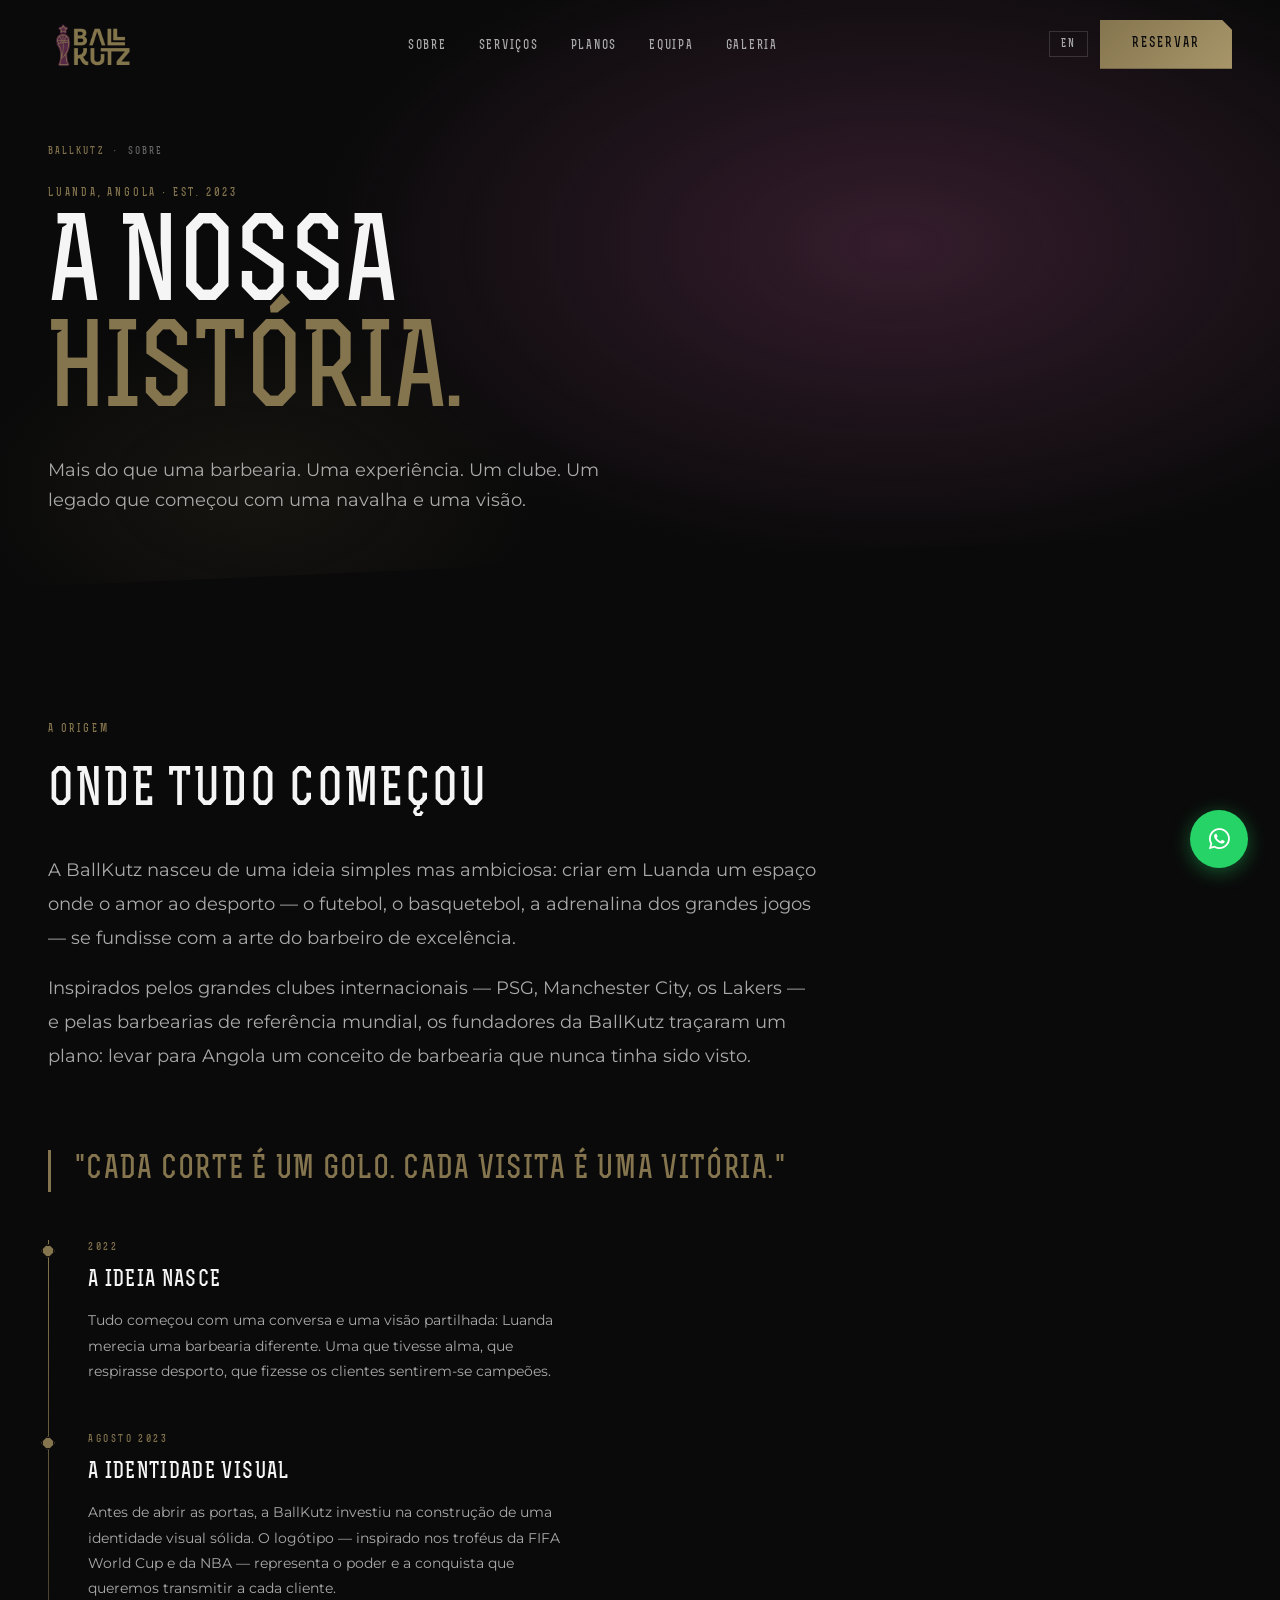
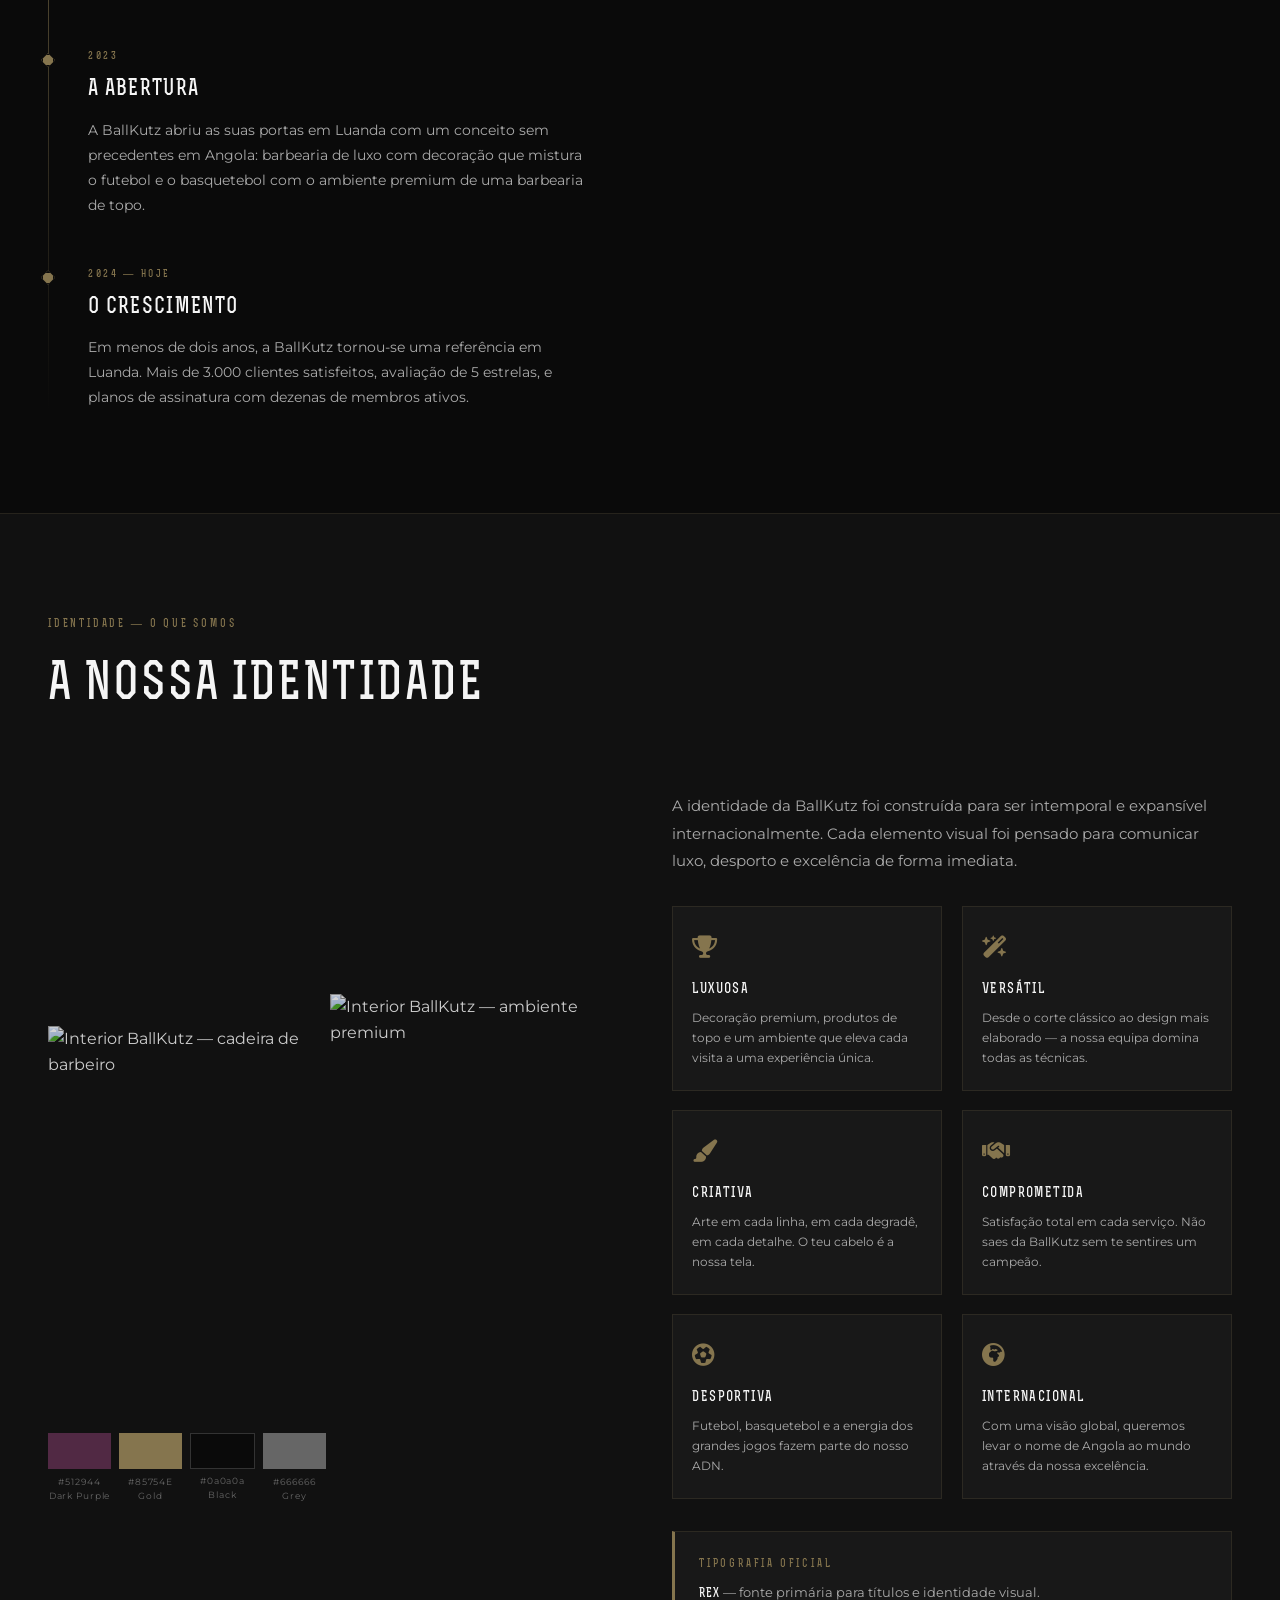
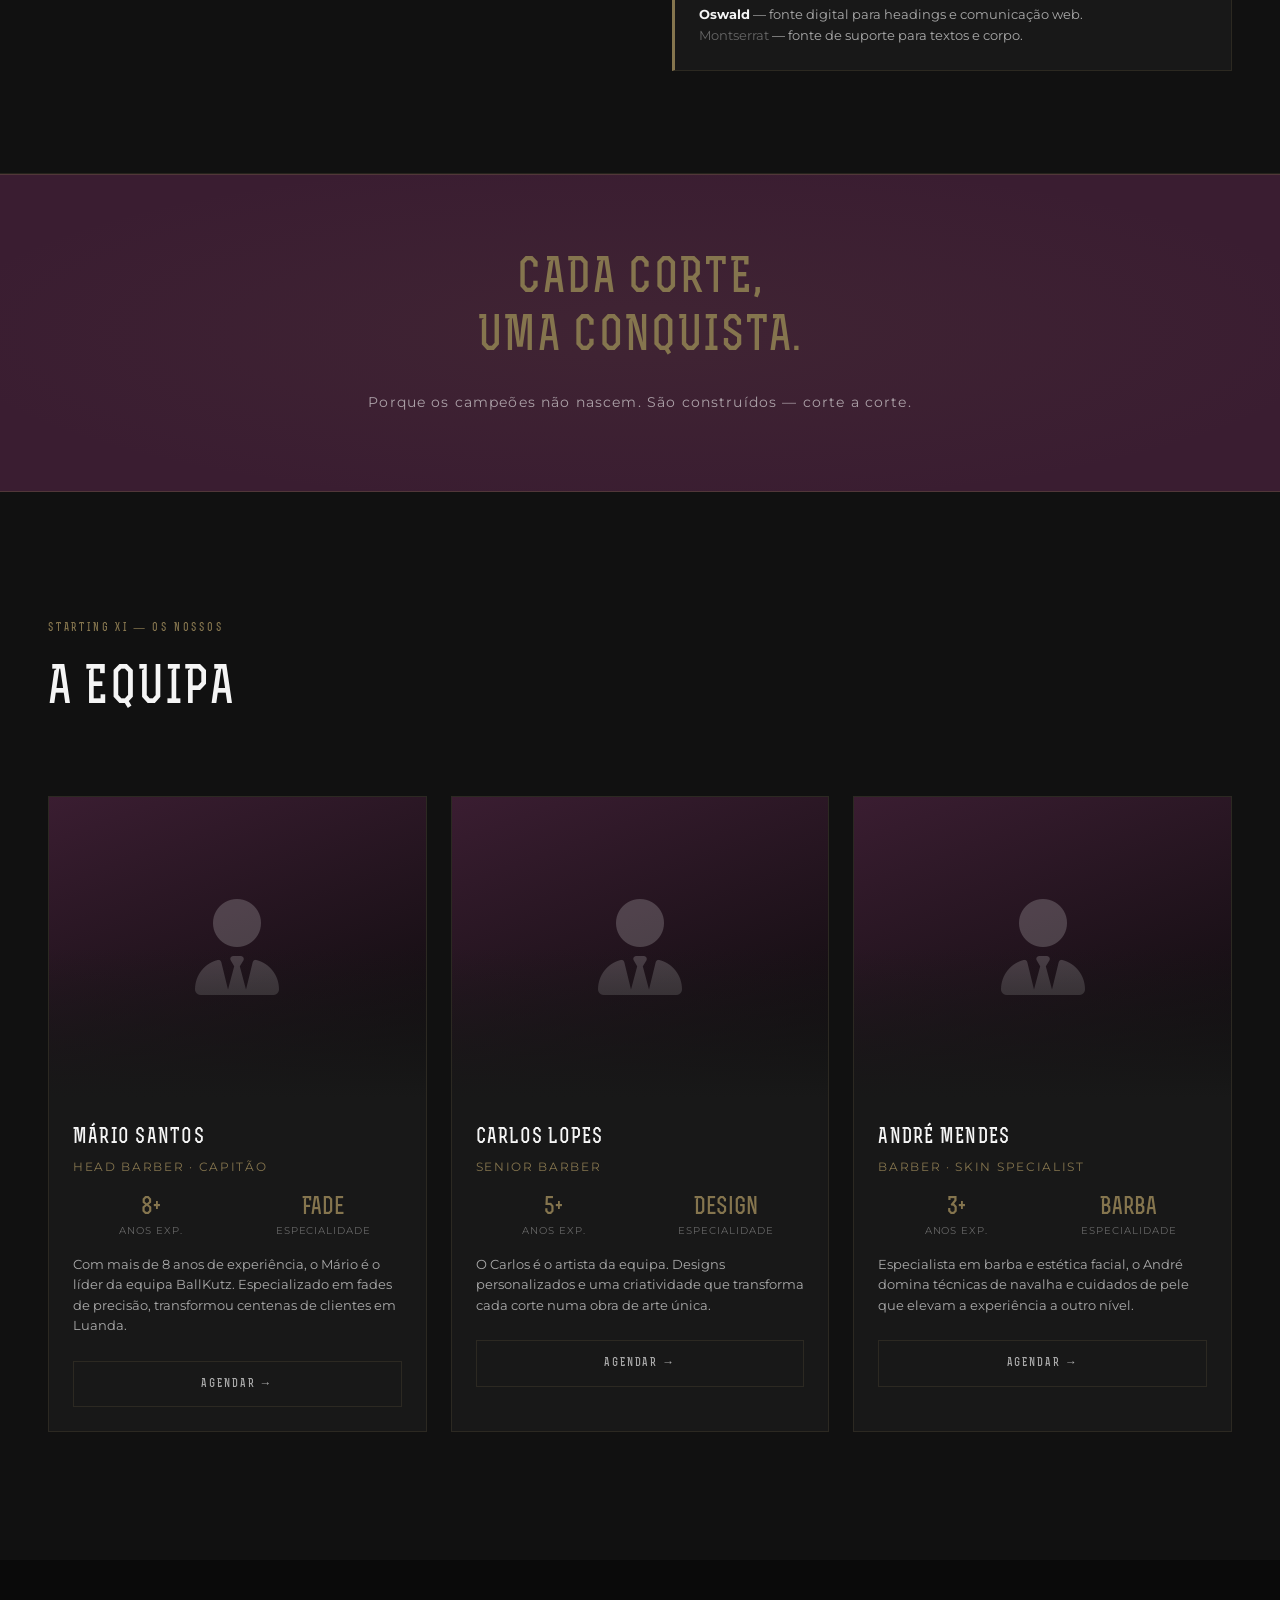
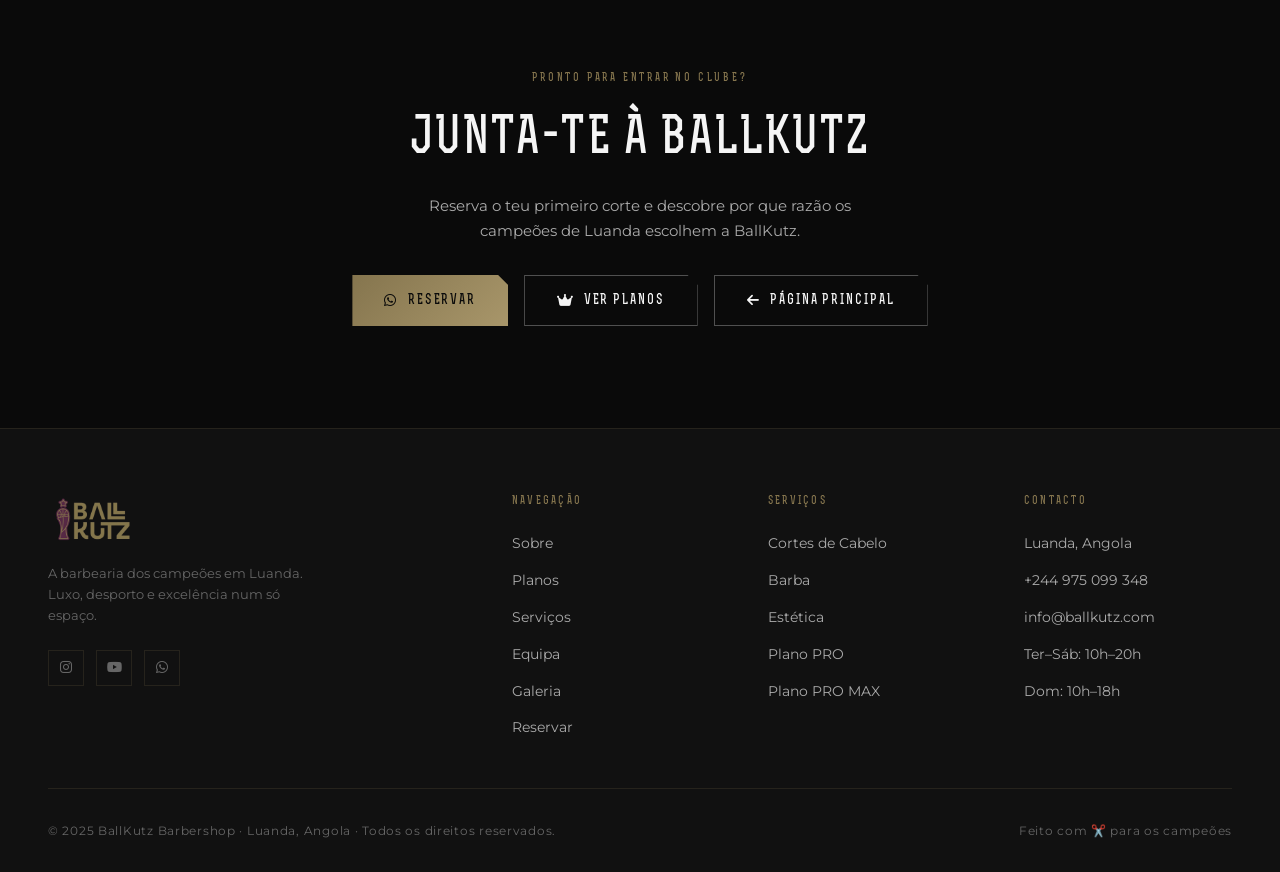
==== commit 5b998e5d: "swd3esss" ====
--- a/sobre.html
+++ b/sobre.html
@@ -23,7 +23,7 @@
   <link rel="preconnect" href="https://fonts.gstatic.com" crossorigin />
   <link href="https://fonts.googleapis.com/css2?family=Oswald:wght@300;400;600;700&family=Montserrat:wght@300;400;500;600;700&display=swap" rel="stylesheet" />
   <link rel="stylesheet" href="https://cdnjs.cloudflare.com/ajax/libs/font-awesome/6.5.1/css/all.min.css" />
-  <link rel="stylesheet" href="style.css" />
+  <link rel="stylesheet" href="styles.css" />
 </head>
 
 <body>
@@ -36,13 +36,7 @@
       <nav class="nav__inner" aria-label="Primary navigation">
 
         <a href="index.html" class="nav__logo" aria-label="BallKutz — página principal">
-          <svg class="nav__logo-icon" viewBox="0 0 40 40" fill="none" xmlns="http://www.w3.org/2000/svg" aria-hidden="true">
-            <rect width="40" height="40" fill="#512944"/>
-            <path d="M20 6 L26 16 L38 18 L29 27 L31 39 L20 33 L9 39 L11 27 L2 18 L14 16 Z" fill="#85754E" opacity="0.9"/>
-            <circle cx="20" cy="22" r="5" fill="#0a0a0a"/>
-            <text x="20" y="26" text-anchor="middle" font-family="Oswald" font-weight="700" font-size="7" fill="#85754E">BK</text>
-          </svg>
-          <span class="nav__logo-text">BALL<span>KUTZ</span></span>
+                   <img height="50px" src="img/fff.png" alt="">
         </a>
 
         <ul class="nav__links" role="list">
@@ -430,14 +424,13 @@
 
         <div>
           <div class="footer__logo">
-            <svg width="32" height="32" viewBox="0 0 40 40" fill="none" aria-hidden="true"><rect width="40" height="40" fill="#512944"/><path d="M20 6 L26 16 L38 18 L29 27 L31 39 L20 33 L9 39 L11 27 L2 18 L14 16 Z" fill="#85754E" opacity="0.9"/></svg>
-            <span class="footer__logo-text">BALL<span>KUTZ</span></span>
+                    <img height="50px" src="img/fff.png" alt="">
           </div>
           <p class="footer__tagline" data-i18n="footer_tagline">A barbearia dos campeões em Luanda. Luxo, desporto e excelência num só espaço.</p>
           <div class="footer__social">
             <a href="https://instagram.com/ballkutzbarbershop" class="footer__social-link" target="_blank" rel="noopener" aria-label="Instagram"><i class="fa-brands fa-instagram"></i></a>
             <a href="https://youtube.com/@BallKutz"            class="footer__social-link" target="_blank" rel="noopener" aria-label="YouTube"><i class="fa-brands fa-youtube"></i></a>
-            <a href="https://wa.me/244900000000"               class="footer__social-link" target="_blank" rel="noopener" aria-label="WhatsApp"><i class="fa-brands fa-whatsapp"></i></a>
+            <a href="https://wa.me/244975099348"               class="footer__social-link" target="_blank" rel="noopener" aria-label="WhatsApp"><i class="fa-brands fa-whatsapp"></i></a>
           </div>
         </div>
 
@@ -468,10 +461,10 @@
           <div class="footer__col-title" data-i18n="footer_contact">Contacto</div>
           <ul class="footer__links">
             <li><a href="https://maps.app.goo.gl/h3RPV5g8SMK8Vajz5" target="_blank" rel="noopener">Luanda, Angola</a></li>
-            <li><a href="tel:+244900000000">+244 9XX XXX XXX</a></li>
+            <li><a href="tel:+244975099348">+244 975 099 348</a></li>
             <li><a href="mailto:info@ballkutz.com">info@ballkutz.com</a></li>
-            <li><a href="#">Seg–Sáb: 09h–19h</a></li>
-            <li><a href="#">Dom: 10h–16h</a></li>
+            <li><a href="#">Ter–Sáb: 10h–20h</a></li>
+            <li><a href="#">Dom: 10h–18h</a></li>
           </ul>
         </div>
 
@@ -485,7 +478,7 @@
   </footer>
 
   <!-- WhatsApp Float -->
-  <a href="https://wa.me/244900000000" class="whatsapp-float" target="_blank" rel="noopener" aria-label="WhatsApp BallKutz">
+  <a href="https://wa.me/244975099348" class="whatsapp-float" target="_blank" rel="noopener" aria-label="WhatsApp BallKutz">
     <i class="fa-brands fa-whatsapp" aria-hidden="true"></i>
   </a>
 
@@ -496,7 +489,7 @@
 
   <!-- Mobile CTA Bar -->
   <div class="mobile-cta-bar" role="complementary" aria-label="Acções rápidas">
-    <a href="tel:+244900000000" class="mcta-call">
+    <a href="tel:+244975099348" class="mcta-call">
       <i class="fa-solid fa-phone" aria-hidden="true"></i>
       <span data-i18n="quick_call">Ligar</span>
     </a>
@@ -510,7 +503,7 @@
     'use strict';
 
     // ── Constants ──
-    const WHATSAPP_NUMBER = '244900000000';
+    const WHATSAPP_NUMBER = '244975099348';
 
     // ── Minimal i18n for sobre.html ──
     let currentLang = 'pt';
--- a/styles.css
+++ b/styles.css
@@ -0,0 +1,2767 @@
+@font-face {
+  font-family: 'MyCustomFont';
+  src: url('fonts/TTF/Rex-Bold.ttf') format('woff');
+  font-weight: normal;
+  font-style: normal;
+  font-display: swap;
+}
+
+/* ================================================
+       CSS VARIABLES
+       ================================================ */
+    :root {
+      --purple:       #512944;
+      --purple-dark:  #3a1d31;
+      --purple-light: #6b3a5e;
+      --gold:         #85754E;
+      --gold-light:   #a8966a;
+      --gold-glow:    rgba(133, 117, 78, 0.35);
+      --black:        #0a0a0a;
+      --surface:      #111111;
+      --surface-2:    #181818;
+      --border:       rgba(133, 117, 78, 0.18);
+      --grey:         #666666;
+      --grey-light:   #aaaaaa;
+      --white:        #f5f5f5;
+      --font-heading: 'MyCustomFont', sans-serif;
+      --font-body:    'Montserrat', sans-serif;
+      --transition:   all 0.28s cubic-bezier(0.4, 0, 0.2, 1);
+      --radius:       2px;
+
+      /* ⚙️ CONFIGURE THESE BEFORE GOING LIVE */
+      /* --whatsapp-number and --form-email are used in JS below */
+    }
+
+    /* ================================================
+       RESET & BASE
+       ================================================ */
+    *, *::before, *::after { box-sizing: border-box; margin: 0; padding: 0; }
+    html { scroll-behavior: smooth; font-size: 16px; }
+
+    body {
+      background-color: var(--black);
+      color: var(--white);
+      font-family: var(--font-body);
+      line-height: 1.6;
+      overflow-x: hidden;
+    }
+
+    img { display: block; max-width: 100%; }
+    a { text-decoration: none; color: inherit; }
+    ul { list-style: none; }
+    button { border: none; background: none; cursor: pointer; font-family: inherit; }
+    input, select, textarea { font-family: inherit; }
+
+    /* Grid texture overlay */
+    body::before {
+      content: '';
+      position: fixed;
+      inset: 0;
+      background-image:
+        linear-gradient(rgba(133,117,78,0.03) 1px, transparent 1px),
+        linear-gradient(90deg, rgba(133,117,78,0.03) 1px, transparent 1px);
+      background-size: 60px 60px;
+      pointer-events: none;
+      z-index: 0;
+    }
+
+    /* ================================================
+       TYPOGRAPHY
+       ================================================ */
+    .heading-xl {
+      font-family: var(--font-heading);
+      font-size: clamp(3.5rem, 9vw, 8rem);
+      font-weight: 700;
+      line-height: 0.92;
+      letter-spacing: -0.01em;
+      text-transform: uppercase;
+    }
+
+    .heading-lg {
+      font-family: var(--font-heading);
+      font-size: clamp(2rem, 4vw, 3.5rem);
+      font-weight: 700;
+      text-transform: uppercase;
+      letter-spacing: 0.04em;
+    }
+
+    .heading-md {
+      font-family: var(--font-heading);
+      font-size: clamp(1.2rem, 2vw, 1.6rem);
+      font-weight: 600;
+      text-transform: uppercase;
+      letter-spacing: 0.06em;
+    }
+
+    .label {
+      font-family: var(--font-heading);
+      font-size: 0.7rem;
+      font-weight: 400;
+      letter-spacing: 0.25em;
+      text-transform: uppercase;
+      color: var(--gold);
+    }
+
+    .gold { color: var(--gold); }
+    .purple-text { color: var(--purple-light); }
+
+    /* ================================================
+       LAYOUT
+       ================================================ */
+    .container {
+      width: 100%;
+      max-width: 1280px;
+      margin: 0 auto;
+      padding: 0 clamp(1rem, 4vw, 3rem);
+    }
+
+    .section {
+      position: relative;
+      padding: clamp(5rem, 10vw, 9rem) 0;
+      z-index: 1;
+    }
+
+    .section-header {
+      margin-bottom: clamp(2.5rem, 5vw, 4rem);
+    }
+
+    .section-header .label {
+      margin-bottom: 0.75rem;
+      display: block;
+    }
+
+    /* ================================================
+       BUTTONS
+       ================================================ */
+    .btn {
+      display: inline-flex;
+      align-items: center;
+      gap: 0.6rem;
+      font-family: var(--font-heading);
+      font-size: 0.85rem;
+      font-weight: 600;
+      letter-spacing: 0.14em;
+      text-transform: uppercase;
+      padding: 0.85rem 2rem;
+      transition: var(--transition);
+      cursor: pointer;
+      border: none;
+      clip-path: polygon(0 0, calc(100% - 10px) 0, 100% 10px, 100% 100%, 0 100%);
+    }
+
+    .btn--primary {
+      background: linear-gradient(135deg, var(--gold), var(--gold-light));
+      color: var(--black);
+    }
+    .btn--primary:hover {
+      background: linear-gradient(135deg, var(--gold-light), var(--gold));
+      transform: translateY(-2px);
+      box-shadow: 0 8px 32px var(--gold-glow);
+    }
+
+    .btn--ghost {
+      background: transparent;
+      color: var(--white);
+      border: 1px solid rgba(245,245,245,0.3);
+    }
+    .btn--ghost:hover {
+      border-color: var(--gold);
+      color: var(--gold);
+    }
+
+    .btn--purple {
+      background: var(--purple);
+      color: var(--white);
+    }
+    .btn--purple:hover {
+      background: var(--purple-light);
+      transform: translateY(-2px);
+    }
+
+    /* ================================================
+       NAVIGATION
+       ================================================ */
+    .site-header {
+      position: fixed;
+      top: 0;
+      left: 0;
+      right: 0;
+      z-index: 1000;
+      padding: 1.2rem 0;
+      transition: background 0.35s ease, padding 0.35s ease;
+      /* Prevent any child from bleeding outside */
+      overflow: hidden;
+    }
+
+    .site-header--scrolled {
+      background: rgba(10,10,10,0.95);
+      backdrop-filter: blur(16px);
+      padding: 0.75rem 0;
+      border-bottom: 1px solid var(--border);
+      overflow: visible; /* allow shadow to show when scrolled */
+    }
+
+    .nav__inner {
+      display: flex;
+      align-items: center;
+      justify-content: space-between;
+      gap: 1rem;
+      /* Clamp total width so nothing escapes the container */
+      width: 100%;
+    }
+
+    .nav__logo {
+      display: flex;
+      align-items: center;
+      gap: 0.6rem;
+      flex-shrink: 0;
+      text-decoration: none;
+    }
+
+    .nav__logo-icon {
+      width: 36px;
+      height: 36px;
+      flex-shrink: 0;
+    }
+
+    .nav__logo-text {
+      font-family: var(--font-heading);
+      font-size: 1.3rem;
+      font-weight: 700;
+      letter-spacing: 0.05em;
+      color: var(--white);
+      white-space: nowrap;
+    }
+
+    .nav__logo-text span { color: var(--gold); }
+
+    .nav__links {
+      display: flex;
+      align-items: center;
+      gap: 2rem;
+      /* Allow links to shrink before overflowing */
+      flex-wrap: nowrap;
+      min-width: 0;
+    }
+
+    .nav__links a {
+      font-family: var(--font-heading);
+      font-size: 0.78rem;
+      letter-spacing: 0.14em;
+      text-transform: uppercase;
+      color: var(--grey-light);
+      transition: color 0.2s ease;
+      position: relative;
+      white-space: nowrap;
+    }
+
+    .nav__links a::after {
+      content: '';
+      position: absolute;
+      bottom: -4px;
+      left: 0;
+      width: 0;
+      height: 1px;
+      background: var(--gold);
+      transition: width 0.2s ease;
+    }
+
+    .nav__links a:hover { color: var(--white); }
+    .nav__links a:hover::after { width: 100%; }
+
+    .nav__actions {
+      display: flex;
+      align-items: center;
+      gap: 0.75rem;
+      flex-shrink: 0;
+    }
+
+    .lang-toggle {
+      font-family: var(--font-heading);
+      font-size: 0.72rem;
+      letter-spacing: 0.16em;
+      color: var(--grey-light);
+      border: 1px solid rgba(255,255,255,0.15);
+      padding: 0.38rem 0.7rem;
+      transition: var(--transition);
+      cursor: pointer;
+      background: transparent;
+      white-space: nowrap;
+    }
+
+    .lang-toggle:hover {
+      color: var(--gold);
+      border-color: var(--gold);
+    }
+
+    .nav__hamburger {
+      display: none;
+      align-items: center;
+      justify-content: center;
+      font-size: 1.25rem;
+      color: var(--white);
+      padding: 0.4rem 0.5rem;
+      background: transparent;
+      cursor: pointer;
+      flex-shrink: 0;
+      border: 1px solid rgba(255,255,255,0.12);
+      transition: border-color 0.2s ease;
+    }
+
+    .nav__hamburger:hover { border-color: var(--gold); color: var(--gold); }
+
+    /* ── Mobile full-screen drawer ── */
+    .nav__mobile {
+      position: fixed;
+      inset: 0;
+      background: var(--black);
+      /* Above header so it covers everything */
+      z-index: 1001;
+      display: flex;
+      flex-direction: column;
+      align-items: center;
+      justify-content: center;
+      gap: 2rem;
+      /* Slide in from the right */
+      transform: translateX(100%);
+      transition: transform 0.4s cubic-bezier(0.4, 0, 0.2, 1);
+      overflow-y: auto;
+      padding: 5rem 2rem 3rem;
+    }
+
+    .nav__mobile.open { transform: translateX(0); }
+
+    /* All anchor & button children in mobile menu */
+    .nav__mobile .mobile-link,
+    .nav__mobile .mobile-call-link {
+      font-family: var(--font-heading);
+      font-size: clamp(1.8rem, 6vw, 2.8rem);
+      font-weight: 700;
+      text-transform: uppercase;
+      letter-spacing: 0.08em;
+      color: var(--grey-light);
+      transition: color 0.2s ease;
+      text-decoration: none;
+    }
+
+    .nav__mobile .mobile-link:hover,
+    .nav__mobile .mobile-call-link:hover { color: var(--gold); }
+
+    .nav__mobile .mobile-divider {
+      width: 40px;
+      height: 1px;
+      background: var(--border);
+    }
+
+    .nav__mobile-close {
+      position: absolute;
+      top: 1.25rem;
+      right: 1.25rem;
+      font-size: 1.5rem;
+      color: var(--grey-light);
+      background: transparent;
+      cursor: pointer;
+      border: 1px solid rgba(255,255,255,0.1);
+      width: 40px;
+      height: 40px;
+      display: flex;
+      align-items: center;
+      justify-content: center;
+      transition: var(--transition);
+    }
+
+    .nav__mobile-close:hover { color: var(--gold); border-color: var(--gold); }
+
+    .nav__mobile .mobile-lang {
+      font-family: var(--font-heading);
+      font-size: 0.75rem;
+      letter-spacing: 0.2em;
+      color: var(--grey);
+      text-transform: uppercase;
+      border: 1px solid var(--border);
+      padding: 0.4rem 1rem;
+      background: transparent;
+      cursor: pointer;
+      transition: var(--transition);
+      margin-top: 0.5rem;
+    }
+
+    .nav__mobile .mobile-lang:hover { color: var(--gold); border-color: var(--gold); }
+
+    /* ================================================
+       HERO
+       ================================================ */
+    .hero {
+      position: relative;
+      min-height: 100vh;
+      display: flex;
+      align-items: center;
+      overflow: hidden;
+      background: var(--black);
+    }
+
+    .hero__bg {
+      position: absolute;
+      inset: 0;
+      z-index: 0;
+      background:
+        radial-gradient(ellipse 80% 60% at 80% 50%, rgba(81,41,68,0.55) 0%, transparent 60%),
+        radial-gradient(ellipse 50% 80% at 20% 80%, rgba(81,41,68,0.25) 0%, transparent 55%),
+        radial-gradient(ellipse 40% 40% at 60% 20%, rgba(133,117,78,0.12) 0%, transparent 50%),
+        #0a0a0a;
+    }
+
+    .hero__lines {
+      position: absolute;
+      inset: 0;
+      z-index: 0;
+      overflow: hidden;
+    }
+
+    .hero__lines::before {
+      content: '';
+      position: absolute;
+      top: -20%;
+      right: -5%;
+      width: 55%;
+      height: 140%;
+      background: linear-gradient(160deg, rgba(133,117,78,0.06) 0%, transparent 50%);
+      transform: skewX(-12deg);
+    }
+
+    .hero__diagonal-accent {
+      position: absolute;
+      bottom: 0;
+      left: 0;
+      right: 0;
+      height: 120px;
+      background: var(--black);
+      clip-path: polygon(0 60%, 100% 0, 100% 100%, 0 100%);
+      z-index: 2;
+    }
+
+    .hero__content {
+      position: relative;
+      z-index: 1;
+      padding-top: 8rem;
+      padding-bottom: 6rem;
+    }
+
+    .hero__eyebrow {
+      display: flex;
+      align-items: center;
+      gap: 1rem;
+      margin-bottom: 1.5rem;
+      animation: fadeSlideUp 0.8s ease 0.2s both;
+    }
+
+    .hero__eyebrow::before {
+      content: '';
+      width: 40px;
+      height: 1px;
+      background: var(--gold);
+    }
+
+    .hero__headline {
+      animation: fadeSlideUp 0.8s ease 0.4s both;
+      margin-bottom: 1.5rem;
+    }
+
+    .hero__headline .line-2 { color: var(--gold); }
+
+    .hero__sub {
+      font-size: clamp(0.95rem, 1.5vw, 1.1rem);
+      color: var(--grey-light);
+      max-width: 42ch;
+      margin-bottom: 2.5rem;
+      animation: fadeSlideUp 0.8s ease 0.6s both;
+    }
+
+    .hero__ctas {
+      display: flex;
+      flex-wrap: wrap;
+      gap: 1rem;
+      animation: fadeSlideUp 0.8s ease 0.8s both;
+    }
+
+    .hero__stats {
+      display: flex;
+      gap: 3rem;
+      margin-top: 4rem;
+      padding-top: 2.5rem;
+      border-top: 1px solid var(--border);
+      animation: fadeSlideUp 0.8s ease 1s both;
+    }
+
+    .hero__stat-number {
+      font-family: var(--font-heading);
+      font-size: 2.4rem;
+      font-weight: 700;
+      color: var(--gold);
+      line-height: 1;
+    }
+
+    .hero__stat-label {
+      font-size: 0.7rem;
+      color: var(--grey-light);
+      text-transform: uppercase;
+      letter-spacing: 0.12em;
+      margin-top: 0.3rem;
+    }
+
+
+    /* ================================================
+       HERO RIGHT-SIDE IMAGE
+       ================================================ */
+    .hero__image-wrap {
+      position: absolute;
+      top: 0;
+      right: 0;
+      bottom: 0;
+      width: 48%;
+      z-index: 0;
+      overflow: hidden;
+      pointer-events: none;
+    }
+
+    /* Left-to-right gradient fade blending image into background */
+    .hero__image-wrap::before {
+      content: '';
+      position: absolute;
+      inset: 0;
+      background: linear-gradient(
+        to right,
+        var(--black) 0%,
+        rgba(10,10,10,0.85) 20%,
+        rgba(10,10,10,0.4) 55%,
+        rgba(10,10,10,0.05) 100%
+      );
+      z-index: 2;
+    }
+
+    /* Bottom fade to blend with diagonal accent */
+    .hero__image-wrap::after {
+      content: '';
+      position: absolute;
+      inset: 0;
+      background: linear-gradient(
+        to bottom,
+        rgba(81,41,68,0.15) 0%,
+        transparent 40%,
+        rgba(10,10,10,0.7) 100%
+      );
+      z-index: 2;
+    }
+
+    .hero__image {
+      width: 100%;
+      height: 100%;
+      object-fit: cover;
+      object-position: top center;
+      opacity: 0.45;
+      filter: brightness(0.65) contrast(1.1) saturate(0.85);
+      animation: heroImgFadeIn 1.4s ease 0.5s both;
+    }
+
+    @keyframes heroImgFadeIn {
+      from { opacity: 0; transform: scale(1.04); }
+      to   { opacity: 0.45; transform: scale(1); }
+    }
+
+    @media (max-width: 900px) {
+      .hero__image-wrap { width: 55%; }
+      .hero__image { opacity: 0.28; }
+    }
+
+    @media (max-width: 640px) {
+      .hero__image-wrap { display: none; }
+    }
+
+    /* ================================================
+       PLANS (PLANOS DE ASSINATURA)
+       ================================================ */
+
+    /* ================================================
+       PLANS BACKGROUND IMAGE
+       ================================================ */
+    .plans {
+      background: var(--surface);
+      border-top: 1px solid var(--border);
+      border-bottom: 1px solid var(--border);
+      position: relative;
+      overflow: hidden;
+    }
+
+    /* Background image with dark overlay */
+    .plans::before {
+      content: '';
+      position: absolute;
+      inset: 0;
+      background-image: url('img/image-15.webp');
+      background-size: cover;
+      background-position: center 30%;
+      opacity: 0.40;
+      filter: grayscale(50%) contrast(1.2);
+      z-index: 0;
+    }
+
+    /* Ensure container content sits above the bg image */
+    .plans > .container {
+      position: relative;
+      z-index: 1;
+    }
+
+/* ================================================
+   PLANOS DE ASSINATURA — SLIDER
+   ================================================ */
+.plans__subtitle {
+  font-size: 0.85rem;
+  color: var(--grey);
+  letter-spacing: 0.08em;
+  margin-top: 0.5rem;
+}
+
+.plans__category {
+  margin-bottom: 1.5rem;
+}
+
+.plans__category-label {
+  display: flex;
+  align-items: center;
+  gap: 1rem;
+}
+
+.plans__category-badge {
+  display: inline-flex;
+  align-items: center;
+  gap: 0.5rem;
+  font-family: var(--font-heading);
+  font-size: 0.65rem;
+  letter-spacing: 0.22em;
+  text-transform: uppercase;
+  padding: 0.4rem 1rem;
+  border: 1px solid;
+}
+
+.plans__category-badge--limited {
+  color: var(--grey-light);
+  border-color: var(--grey);
+}
+
+/* ── Slider wrapper ── */
+.plans__slider-wrap {
+  position: relative;
+  /* Native scroll with snap — no JS manipulation of overflow needed */
+  overflow-x: auto;
+  scroll-snap-type: x mandatory;
+  scroll-behavior: smooth;
+  -webkit-overflow-scrolling: touch;
+  /* Hide scrollbar cross-browser */
+  scrollbar-width: none;
+  -ms-overflow-style: none;
+}
+
+.plans__slider-wrap::-webkit-scrollbar {
+  display: none;
+}
+
+.plans__slider {
+  display: flex;
+  gap: 1.25rem;
+  align-items: stretch;
+  /* Prevent text selection while dragging */
+  user-select: none;
+  /* Remove CSS transition — movement is handled by native scroll */
+}
+
+/* ── Cards ── */
+.plan-card {
+  flex: 0 0 300px;
+  background: var(--surface-2);
+  border: 1px solid var(--border);
+  padding: 2rem 1.75rem;
+  display: flex;
+  flex-direction: column;
+  gap: 0;
+  position: relative;
+  overflow: hidden;
+  transition: transform 0.28s ease, border-color 0.28s ease, box-shadow 0.28s ease;
+  clip-path: polygon(0 0, calc(100% - 14px) 0, 100% 14px, 100% 100%, 0 100%);
+  /* Snap each card to the start of the scroll container */
+  scroll-snap-align: start;
+  scroll-snap-stop: always;
+}
+
+.plan-card:hover {
+  transform: translateY(-5px);
+}
+
+/* Top accent bar */
+.plan-card::before {
+  content: '';
+  position: absolute;
+  top: 0; left: 0; right: 0;
+  height: 2px;
+}
+
+.plan-card--limited::before  { background: var(--grey); }
+.plan-card--unlimited::before { background: linear-gradient(90deg, var(--purple), var(--gold)); }
+.plan-card--featured::before  { background: linear-gradient(90deg, var(--gold), var(--gold-light), var(--gold)); }
+
+/* Featured glow */
+.plan-card--featured {
+  border-color: rgba(133,117,78,0.45);
+  box-shadow: 0 0 40px rgba(133,117,78,0.15);
+  animation: pulse-glow 4s ease-in-out infinite;
+}
+
+/* ── Card Top ── */
+.plan-card__top {
+  display: flex;
+  align-items: center;
+  justify-content: space-between;
+  margin-bottom: 1.25rem;
+}
+
+.plan-card__icon {
+  font-size: 1.6rem;
+  color: var(--gold);
+  opacity: 0.7;
+}
+
+.plan-card--featured .plan-card__icon { opacity: 1; }
+
+.plan-card__badge {
+  font-family: var(--font-heading);
+  font-size: 0.58rem;
+  letter-spacing: 0.2em;
+  text-transform: uppercase;
+  padding: 0.3rem 0.7rem;
+  border: 1px solid;
+}
+
+.plan-card__badge--limited {
+  color: var(--grey-light);
+  border-color: var(--grey);
+}
+
+.plan-card__badge--unlimited {
+  color: var(--gold);
+  border-color: var(--gold);
+}
+
+.plan-card__badge--featured {
+  color: var(--black);
+  background: var(--gold);
+  border-color: var(--gold);
+}
+
+/* ── Name & Price ── */
+.plan-card__name {
+  font-family: var(--font-heading);
+  font-size: 1.3rem;
+  font-weight: 700;
+  text-transform: uppercase;
+  letter-spacing: 0.06em;
+  color: var(--white);
+  margin-bottom: 1rem;
+  line-height: 1.2;
+}
+
+.plan-card__price {
+  display: flex;
+  align-items: baseline;
+  gap: 0.4rem;
+  padding-bottom: 1.25rem;
+  margin-bottom: 1.25rem;
+  border-bottom: 1px solid var(--border);
+}
+
+.plan-card__amount {
+  font-family: var(--font-heading);
+  font-size: 1.8rem;
+  font-weight: 700;
+  color: var(--gold);
+  line-height: 1;
+}
+
+.plan-card__period {
+  font-size: 0.75rem;
+  color: var(--grey);
+  letter-spacing: 0.06em;
+}
+
+/* ── Perks list ── */
+.plan-card__perks {
+  list-style: none;
+  display: flex;
+  flex-direction: column;
+  gap: 0.85rem;
+  flex: 1;
+  margin-bottom: 1.75rem;
+}
+
+.plan-card__perks li {
+  display: flex;
+  align-items: flex-start;
+  gap: 0.65rem;
+  font-size: 0.82rem;
+  color: var(--grey-light);
+  line-height: 1.45;
+}
+
+.plan-card__perks li i {
+  color: var(--gold);
+  font-size: 0.72rem;
+  margin-top: 3px;
+  flex-shrink: 0;
+  width: 14px;
+}
+
+/* ── CTA Button inside card ── */
+.plan-card__cta {
+  display: flex;
+  align-items: center;
+  justify-content: center;
+  width: 100%;
+  padding: 0.85rem;
+  font-size: 0.75rem;
+  margin-top: auto;
+}
+
+/* ── Slider divider card ── */
+.plans__slider-divider {
+  flex: 0 0 auto;
+  display: flex;
+  flex-direction: column;
+  align-items: center;
+  justify-content: center;
+  gap: 0.5rem;
+  padding: 0 0.5rem;
+  width: 60px;
+  align-self: stretch;
+}
+
+.plans__slider-divider-line {
+  flex: 1;
+  width: 1px;
+  background: linear-gradient(to bottom, transparent, var(--gold), transparent);
+}
+
+.plans__slider-divider-label {
+  font-family: var(--font-heading);
+  font-size: 0.58rem;
+  letter-spacing: 0.22em;
+  text-transform: uppercase;
+  color: var(--gold);
+  writing-mode: vertical-rl;
+  text-orientation: mixed;
+  white-space: nowrap;
+}
+
+/* ── Controls: arrows + dots ── */
+.plans__controls {
+  display: flex;
+  align-items: center;
+  justify-content: center;
+  gap: 1rem;
+  margin-top: 2rem;
+}
+
+.plans__arrow {
+  width: 40px;
+  height: 40px;
+  border: 1px solid var(--border);
+  background: var(--surface-2);
+  color: var(--grey-light);
+  display: flex;
+  align-items: center;
+  justify-content: center;
+  font-size: 0.8rem;
+  cursor: pointer;
+  transition: var(--transition);
+  flex-shrink: 0;
+}
+
+.plans__arrow:hover {
+  border-color: var(--gold);
+  color: var(--gold);
+}
+
+.plans__arrow:disabled {
+  opacity: 0.3;
+  cursor: not-allowed;
+}
+
+.plans__dots {
+  display: flex;
+  gap: 0.5rem;
+}
+
+.plans__dot {
+  width: 22px;
+  height: 3px;
+  background: var(--border);
+  border: none;
+  cursor: pointer;
+  transition: background 0.3s ease, width 0.3s ease;
+}
+
+.plans__dot.active {
+  background: var(--gold);
+  width: 36px;
+}
+
+/* ── Responsive ── */
+@media (max-width: 1024px) {
+  .plan-card { flex: 0 0 280px; }
+}
+
+@media (max-width: 768px) {
+  .plan-card { flex: 0 0 calc(85vw); }
+  .plans__slider-divider { display: none; }
+}
+
+@media (max-width: 480px) {
+  .plan-card { flex: 0 0 calc(90vw); }
+}
+    /* ================================================
+       SERVICES (SERVIÇOS)
+       ================================================ */
+    .services__tabs {
+      display: flex;
+      gap: 0;
+      margin-bottom: 2.5rem;
+      border-bottom: 1px solid var(--border);
+    }
+
+    .tab-btn {
+      font-family: var(--font-heading);
+      font-size: 0.8rem;
+      letter-spacing: 0.18em;
+      text-transform: uppercase;
+      color: var(--grey);
+      padding: 0.9rem 2rem;
+      border-bottom: 2px solid transparent;
+      transition: var(--transition);
+      margin-bottom: -1px;
+      background: transparent;
+      cursor: pointer;
+    }
+
+    .tab-btn:hover { color: var(--white); }
+    .tab-btn.active { color: var(--gold); border-bottom-color: var(--gold); }
+
+    .tab-panel { display: none; }
+    .tab-panel.active { display: block; }
+
+    .services__grid {
+      display: grid;
+      grid-template-columns: repeat(auto-fill, minmax(280px, 1fr));
+      gap: 1px;
+      background: var(--border);
+    }
+
+    .service-item {
+      background: var(--surface);
+      padding: 1.6rem 2rem;
+      display: flex;
+      justify-content: space-between;
+      align-items: center;
+      transition: var(--transition);
+      cursor: pointer;
+    }
+
+    .service-item:hover {
+      background: var(--surface-2);
+    }
+
+    .service-item:hover .service-item__name { color: var(--gold); }
+
+    .service-item__info { flex: 1; }
+
+    .service-item__name {
+      font-weight: 600;
+      font-size: 0.95rem;
+      transition: color 0.2s ease;
+      margin-bottom: 0.2rem;
+    }
+
+    .service-item__duration {
+      font-size: 0.72rem;
+      color: var(--grey);
+      letter-spacing: 0.08em;
+    }
+
+    .service-item__price {
+      font-family: var(--font-heading);
+      font-size: 1.2rem;
+      font-weight: 700;
+      color: var(--gold);
+      margin-left: 1.5rem;
+      white-space: nowrap;
+    }
+
+    /* ================================================
+       TEAM (EQUIPA)
+       ================================================ */
+    .team { background: var(--surface); }
+
+    .team__grid {
+      display: grid;
+      grid-template-columns: repeat(auto-fill, minmax(280px, 1fr));
+      gap: 1.5rem;
+    }
+
+    .barber-card {
+      background: var(--surface-2);
+      border: 1px solid var(--border);
+      overflow: hidden;
+      transition: var(--transition);
+      cursor: pointer;
+      position: relative;
+    }
+
+    .barber-card:hover { transform: translateY(-6px); border-color: rgba(133,117,78,0.4); }
+
+    .barber-card__photo {
+      height: 300px;
+      background: linear-gradient(160deg, var(--purple-dark) 0%, var(--black) 100%);
+      display: flex;
+      align-items: flex-end;
+      justify-content: center;
+      position: relative;
+      overflow: hidden;
+    }
+
+    .barber-card__photo::after {
+      content: '';
+      position: absolute;
+      bottom: 0;
+      left: 0;
+      right: 0;
+      height: 50%;
+      background: linear-gradient(to top, var(--surface-2), transparent);
+    }
+
+    .barber-card__avatar {
+      font-size: 6rem;
+      opacity: 0.2;
+      position: absolute;
+      top: 50%;
+      left: 50%;
+      transform: translate(-50%, -50%);
+    }
+
+    .barber-card__info { padding: 1.5rem; }
+
+    .barber-card__name {
+      font-family: var(--font-heading);
+      font-size: 1.3rem;
+      font-weight: 700;
+      text-transform: uppercase;
+      letter-spacing: 0.06em;
+      margin-bottom: 0.2rem;
+    }
+
+    .barber-card__title {
+      font-size: 0.75rem;
+      color: var(--gold);
+      letter-spacing: 0.14em;
+      text-transform: uppercase;
+      margin-bottom: 1.2rem;
+    }
+
+    .barber-card__stats {
+      display: grid;
+      grid-template-columns: 1fr 1fr;
+      gap: 1rem;
+    }
+
+    .barber-stat { text-align: center; }
+
+    .barber-stat__value {
+      font-family: var(--font-heading);
+      font-size: 1.5rem;
+      font-weight: 700;
+      color: var(--gold);
+      line-height: 1;
+    }
+
+    .barber-stat__label {
+      font-size: 0.62rem;
+      color: var(--grey);
+      text-transform: uppercase;
+      letter-spacing: 0.1em;
+      margin-top: 0.2rem;
+    }
+
+    .barber-card__select {
+      display: block;
+      width: 100%;
+      margin-top: 1.5rem;
+      padding: 0.8rem;
+      text-align: center;
+      font-family: var(--font-heading);
+      font-size: 0.75rem;
+      letter-spacing: 0.16em;
+      text-transform: uppercase;
+      color: var(--grey-light);
+      border: 1px solid var(--border);
+      background: transparent;
+      transition: var(--transition);
+    }
+
+    .barber-card:hover .barber-card__select {
+      color: var(--gold);
+      border-color: var(--gold);
+    }
+
+    /* ================================================
+       GALLERY
+       ================================================ */
+    .gallery__grid {
+      display: grid;
+      grid-template-columns: repeat(3, 1fr);
+      grid-template-rows: auto;
+      gap: 4px;
+    }
+
+    .gallery__item {
+      position: relative;
+      overflow: hidden;
+      background: var(--surface);
+      aspect-ratio: 3/4;
+    }
+
+    .gallery__item:nth-child(1) { grid-row: span 2; aspect-ratio: auto; }
+    .gallery__item:nth-child(4) { grid-column: span 2; aspect-ratio: 16/7; }
+
+    .gallery__item img {
+      width: 100%;
+      height: 100%;
+      object-fit: cover;
+      transition: transform 0.5s ease;
+      filter: brightness(0.8) contrast(1.1);
+    }
+
+    .gallery__item:hover img { transform: scale(1.05); }
+
+    .gallery__overlay {
+      position: absolute;
+      inset: 0;
+      background: linear-gradient(to top, rgba(0,0,0,0.7) 0%, transparent 50%);
+      opacity: 0;
+      transition: opacity 0.3s ease;
+      display: flex;
+      align-items: flex-end;
+      padding: 1.5rem;
+    }
+
+    .gallery__item:hover .gallery__overlay { opacity: 1; }
+
+    .gallery__overlay-text {
+      font-family: var(--font-heading);
+      font-size: 0.8rem;
+      letter-spacing: 0.14em;
+      text-transform: uppercase;
+      color: var(--gold);
+    }
+
+    /* ================================================
+       REVIEWS
+       ================================================ */
+    .reviews { background: var(--surface); }
+
+    .reviews__track-wrap { overflow: hidden; }
+
+    .reviews__track {
+      display: flex;
+      gap: 1.5rem;
+      transition: transform 0.5s cubic-bezier(0.4, 0, 0.2, 1);
+    }
+
+    .review-card {
+      flex: 0 0 calc(33.333% - 1rem);
+      background: var(--surface-2);
+      border: 1px solid var(--border);
+      padding: 2rem;
+      position: relative;
+    }
+
+    .review-card::before {
+      content: '"';
+      position: absolute;
+      top: 1rem;
+      right: 1.5rem;
+      font-family: Georgia, serif;
+      font-size: 5rem;
+      color: var(--gold);
+      opacity: 0.12;
+      line-height: 1;
+    }
+
+    .review-stars {
+      display: flex;
+      gap: 3px;
+      margin-bottom: 1rem;
+      color: var(--gold);
+      font-size: 0.85rem;
+    }
+
+    .review-text {
+      font-size: 0.9rem;
+      line-height: 1.75;
+      color: var(--grey-light);
+      margin-bottom: 1.5rem;
+      font-style: italic;
+    }
+
+    .review-author {
+      display: flex;
+      align-items: center;
+      gap: 0.8rem;
+    }
+
+    .review-avatar {
+      width: 40px;
+      height: 40px;
+      border-radius: 50%;
+      background: var(--purple);
+      display: flex;
+      align-items: center;
+      justify-content: center;
+      font-family: var(--font-heading);
+      font-weight: 700;
+      font-size: 0.9rem;
+      color: var(--white);
+      flex-shrink: 0;
+    }
+
+    .review-name {
+      font-weight: 600;
+      font-size: 0.88rem;
+      margin-bottom: 0.1rem;
+    }
+
+    .review-meta {
+      font-size: 0.7rem;
+      color: var(--grey);
+      letter-spacing: 0.06em;
+    }
+
+    .reviews__controls {
+      display: flex;
+      justify-content: center;
+      gap: 0.75rem;
+      margin-top: 2rem;
+    }
+
+    .reviews__dot {
+      width: 24px;
+      height: 3px;
+      background: var(--border);
+      transition: background 0.3s ease, width 0.3s ease;
+      cursor: pointer;
+      border: none;
+    }
+
+    .reviews__dot.active {
+      background: var(--gold);
+      width: 40px;
+    }
+
+    /* ================================================
+       BOOKING FORM (RESERVAR)
+       ================================================ */
+    .booking { background: var(--black); }
+
+    .booking__layout {
+      display: grid;
+      grid-template-columns: 1fr 1.4fr;
+      gap: 5rem;
+      align-items: start;
+    }
+
+    .booking__info { position: sticky; top: 8rem; }
+
+    .booking__contact-items { margin-top: 2.5rem; display: flex; flex-direction: column; gap: 1.5rem; }
+
+    .booking__contact-item {
+      display: flex;
+      align-items: flex-start;
+      gap: 1rem;
+    }
+
+    .booking__contact-icon {
+      width: 42px;
+      height: 42px;
+      border: 1px solid var(--border);
+      display: flex;
+      align-items: center;
+      justify-content: center;
+      color: var(--gold);
+      font-size: 0.9rem;
+      flex-shrink: 0;
+    }
+
+    .booking__contact-label {
+      font-size: 0.65rem;
+      text-transform: uppercase;
+      letter-spacing: 0.14em;
+      color: var(--grey);
+      margin-bottom: 0.25rem;
+    }
+
+    .booking__contact-value {
+      font-size: 0.9rem;
+      font-weight: 500;
+    }
+
+    /* Form */
+    .booking-form {
+      background: var(--surface);
+      border: 1px solid var(--border);
+      padding: 2.5rem;
+      position: relative;
+    }
+
+    .booking-form::before {
+      content: '';
+      position: absolute;
+      top: 0; left: 0; right: 0;
+      height: 3px;
+      background: linear-gradient(90deg, var(--purple), var(--gold));
+    }
+
+    .form-row {
+      display: grid;
+      grid-template-columns: 1fr 1fr;
+      gap: 1rem;
+    }
+
+    .form-group {
+      margin-bottom: 1.5rem;
+    }
+
+    .form-label {
+      display: block;
+      font-family: var(--font-heading);
+      font-size: 0.65rem;
+      letter-spacing: 0.2em;
+      text-transform: uppercase;
+      color: var(--grey-light);
+      margin-bottom: 0.6rem;
+    }
+
+    .form-input, .form-select {
+      width: 100%;
+      background: var(--surface-2);
+      border: 1px solid var(--border);
+      color: var(--white);
+      padding: 0.85rem 1rem;
+      font-size: 0.9rem;
+      transition: border-color 0.2s ease;
+      appearance: none;
+      -webkit-appearance: none;
+    }
+
+    .form-input:focus, .form-select:focus {
+      outline: none;
+      border-color: var(--gold);
+    }
+
+    .form-input::placeholder { color: var(--grey); }
+
+    .form-select { background-image: url("data:image/svg+xml,%3Csvg xmlns='http://www.w3.org/2000/svg' width='12' height='8' viewBox='0 0 12 8'%3E%3Cpath d='M1 1l5 5 5-5' stroke='%2385754E' stroke-width='1.5' fill='none' stroke-linecap='round'/%3E%3C/svg%3E"); background-repeat: no-repeat; background-position: right 1rem center; padding-right: 2.5rem; cursor: pointer; }
+    .form-select option { background: #1a1a1a; }
+
+    /* Time slots */
+    .time-slots-grid {
+      display: grid;
+      grid-template-columns: repeat(4, 1fr);
+      gap: 0.5rem;
+    }
+
+    .time-slot {
+      font-family: var(--font-heading);
+      font-size: 0.75rem;
+      letter-spacing: 0.08em;
+      padding: 0.6rem 0.4rem;
+      text-align: center;
+      border: 1px solid var(--border);
+      background: var(--surface-2);
+      color: var(--grey-light);
+      cursor: pointer;
+      transition: var(--transition);
+    }
+
+    .time-slot:hover { border-color: var(--gold); color: var(--white); }
+
+    .time-slot.selected {
+      background: var(--gold);
+      border-color: var(--gold);
+      color: var(--black);
+      font-weight: 600;
+    }
+
+    .time-slot.disabled {
+      opacity: 0.3;
+      cursor: not-allowed;
+      pointer-events: none;
+    }
+
+    /* Honeypot */
+    .form-honeypot { display: none; }
+
+    /* Consent */
+    .consent-label {
+      display: flex;
+      align-items: flex-start;
+      gap: 0.75rem;
+      font-size: 0.78rem;
+      color: var(--grey-light);
+      cursor: pointer;
+      line-height: 1.5;
+    }
+
+    .consent-label input[type="checkbox"] {
+      width: 18px;
+      height: 18px;
+      flex-shrink: 0;
+      accent-color: var(--gold);
+      cursor: pointer;
+      margin-top: 1px;
+    }
+
+    .form-error {
+      font-size: 0.72rem;
+      color: #e05a5a;
+      margin-top: 0.4rem;
+      display: none;
+    }
+
+    .form-error.visible { display: block; }
+
+    .form-submit-btn {
+      width: 100%;
+      justify-content: center;
+      padding: 1.1rem;
+      font-size: 0.9rem;
+      margin-top: 0.5rem;
+    }
+
+    /* ================================================
+       WHATSAPP FLOAT BUTTON
+       ================================================ */
+    .whatsapp-float {
+      position: fixed;
+      bottom: 2rem;
+      right: 2rem;
+      z-index: 900;
+      width: 58px;
+      height: 58px;
+      background: #25D366;
+      border-radius: 50%;
+      display: flex;
+      align-items: center;
+      justify-content: center;
+      font-size: 1.5rem;
+      color: white;
+      box-shadow: 0 4px 20px rgba(37,211,102,0.4);
+      transition: var(--transition);
+      text-decoration: none;
+    }
+
+    .whatsapp-float:hover {
+      transform: scale(1.1);
+      box-shadow: 0 8px 30px rgba(37,211,102,0.5);
+    }
+
+    /* ================================================
+       SUCCESS OVERLAY
+       ================================================ */
+    .success-overlay {
+      position: fixed;
+      inset: 0;
+      z-index: 2000;
+      background: rgba(10,10,10,0.96);
+      display: flex;
+      align-items: center;
+      justify-content: center;
+      opacity: 0;
+      pointer-events: none;
+      transition: opacity 0.4s ease;
+    }
+
+    .success-overlay.visible {
+      opacity: 1;
+      pointer-events: all;
+    }
+
+    .success-box {
+      text-align: center;
+      max-width: 480px;
+      padding: 4rem 3rem;
+      background: var(--surface);
+      border: 1px solid var(--border);
+      clip-path: polygon(0 0, calc(100% - 24px) 0, 100% 24px, 100% 100%, 0 100%);
+    }
+
+    .success-icon {
+      font-size: 3.5rem;
+      color: var(--gold);
+      margin-bottom: 1.5rem;
+    }
+
+    .success-title {
+      font-family: var(--font-heading);
+      font-size: 1.8rem;
+      font-weight: 700;
+      text-transform: uppercase;
+      letter-spacing: 0.06em;
+      margin-bottom: 1rem;
+    }
+
+    .success-msg {
+      font-size: 0.9rem;
+      color: var(--grey-light);
+      line-height: 1.7;
+      margin-bottom: 2rem;
+    }
+
+    /* ================================================
+       FOOTER
+       ================================================ */
+    .footer {
+      background: var(--surface);
+      border-top: 1px solid var(--border);
+      padding: 4rem 0 2rem;
+    }
+
+    .footer__grid {
+      display: grid;
+      grid-template-columns: 2fr 1fr 1fr 1fr;
+      gap: 3rem;
+      margin-bottom: 3rem;
+    }
+
+    .footer__logo { margin-bottom: 1.2rem; display: flex; align-items: center; gap: 0.5rem; }
+
+    .footer__logo-text {
+      font-family: var(--font-heading);
+      font-size: 1.2rem;
+      font-weight: 700;
+      letter-spacing: 0.05em;
+    }
+
+    .footer__logo-text span { color: var(--gold); }
+
+    .footer__tagline {
+      font-size: 0.82rem;
+      color: var(--grey);
+      line-height: 1.6;
+      max-width: 30ch;
+    }
+
+    .footer__social {
+      display: flex;
+      gap: 0.75rem;
+      margin-top: 1.5rem;
+    }
+
+    .footer__social-link {
+      width: 36px;
+      height: 36px;
+      border: 1px solid var(--border);
+      display: flex;
+      align-items: center;
+      justify-content: center;
+      font-size: 0.85rem;
+      color: var(--grey);
+      transition: var(--transition);
+    }
+
+    .footer__social-link:hover { color: var(--gold); border-color: var(--gold); }
+
+    .footer__col-title {
+      font-family: var(--font-heading);
+      font-size: 0.7rem;
+      letter-spacing: 0.2em;
+      text-transform: uppercase;
+      color: var(--gold);
+      margin-bottom: 1.2rem;
+    }
+
+    .footer__links { display: flex; flex-direction: column; gap: 0.7rem; }
+
+    .footer__links a {
+      font-size: 0.85rem;
+      color: var(--grey-light);
+      transition: color 0.2s ease;
+    }
+
+    .footer__links a:hover { color: var(--white); }
+
+    .footer__bottom {
+      border-top: 1px solid var(--border);
+      padding-top: 2rem;
+      display: flex;
+      justify-content: space-between;
+      align-items: center;
+      flex-wrap: wrap;
+      gap: 1rem;
+    }
+
+    .footer__copy {
+      font-size: 0.75rem;
+      color: var(--grey);
+      letter-spacing: 0.06em;
+    }
+
+    /* ================================================
+       SCROLL ANIMATIONS
+       ================================================ */
+    .reveal {
+      opacity: 0;
+      transform: translateY(30px);
+      transition: opacity 0.7s ease, transform 0.7s ease;
+    }
+
+    .reveal.visible {
+      opacity: 1;
+      transform: translateY(0);
+    }
+
+    /* ================================================
+       ANIMATIONS
+       ================================================ */
+    @keyframes fadeSlideUp {
+      from { opacity: 0; transform: translateY(30px); }
+      to   { opacity: 1; transform: translateY(0); }
+    }
+
+    @keyframes pulse-glow {
+      0%, 100% { box-shadow: 0 0 20px var(--gold-glow); }
+      50%       { box-shadow: 0 0 45px var(--gold-glow), 0 0 80px rgba(133,117,78,0.12); }
+    }
+
+    .plan-card--promax { animation: pulse-glow 4s ease-in-out infinite; }
+
+    /* ================================================
+       DIVIDERS
+       ================================================ */
+    .divider-diagonal {
+      height: 80px;
+      background: var(--surface);
+      clip-path: polygon(0 0, 100% 60%, 100% 100%, 0 100%);
+    }
+
+    .divider-diagonal--reverse {
+      background: var(--black);
+      clip-path: polygon(0 60%, 100% 0, 100% 100%, 0 100%);
+    }
+
+    /* ================================================
+       RESPONSIVE
+       ================================================ */
+    @media (max-width: 1024px) {
+      .booking__layout { grid-template-columns: 1fr; gap: 3rem; }
+      .booking__info { position: static; }
+      .footer__grid { grid-template-columns: 1fr 1fr; }
+      .review-card { flex: 0 0 calc(50% - 0.75rem); }
+    }
+
+    @media (max-width: 768px) {
+      /* Nav: hide desktop links and reservar button, show hamburger */
+      .nav__links { display: none; }
+      .nav__actions .btn { display: none; }
+      .nav__hamburger { display: flex; }
+      /* Keep lang toggle visible in desktop actions */
+      .nav__actions { gap: 0.5rem; }
+
+      .plans__grid { grid-template-columns: 1fr; }
+      .gallery__grid { grid-template-columns: 1fr 1fr; }
+      .gallery__item:nth-child(1) { grid-row: auto; aspect-ratio: 3/4; }
+      .gallery__item:nth-child(4) { grid-column: auto; aspect-ratio: 3/4; }
+      .form-row { grid-template-columns: 1fr; }
+      .footer__grid { grid-template-columns: 1fr; gap: 2rem; }
+      .hero__stats { gap: 1.5rem; flex-wrap: wrap; }
+      .review-card { flex: 0 0 85vw; }
+      .time-slots-grid { grid-template-columns: repeat(3, 1fr); }
+      .booking-mode-btns { flex-direction: column; }
+      .booking-mode-card { flex: 1 1 100%; }
+    }
+
+    @media (max-width: 480px) {
+      .btn { padding: 0.75rem 1.2rem; font-size: 0.78rem; }
+      .gallery__grid { grid-template-columns: 1fr; }
+      .gallery__item { aspect-ratio: 4/3 !important; grid-column: auto !important; }
+      .nav__logo-text { font-size: 1.1rem; }
+    }
+
+    /* ================================================
+       ABOUT / BRAND STORY SECTION
+       ================================================ */
+    .about {
+      background: var(--black);
+      padding: clamp(4rem, 8vw, 7rem) 0;
+      position: relative;
+      z-index: 1;
+    }
+
+    .about__layout {
+      display: grid;
+      grid-template-columns: 1fr 1fr;
+      gap: clamp(3rem, 6vw, 6rem);
+      align-items: center;
+    }
+
+    .about__visual {
+      position: relative;
+    }
+
+    .about__visual-main {
+      width: 100%;
+      aspect-ratio: 4/5;
+      object-fit: cover;
+      filter: brightness(0.85) contrast(1.1);
+    }
+
+    .about__visual-badge {
+      position: absolute;
+      bottom: -1.5rem;
+      right: -1.5rem;
+      width: 130px;
+      height: 130px;
+      background: var(--purple);
+      border: 2px solid var(--gold);
+      display: flex;
+      flex-direction: column;
+      align-items: center;
+      justify-content: center;
+      text-align: center;
+      padding: 1rem;
+    }
+
+    .about__visual-badge .number {
+      font-family: var(--font-heading);
+      font-size: 2.2rem;
+      font-weight: 700;
+      color: var(--gold);
+      line-height: 1;
+    }
+
+    .about__visual-badge .text {
+      font-family: var(--font-heading);
+      font-size: 0.6rem;
+      letter-spacing: 0.15em;
+      text-transform: uppercase;
+      color: var(--white);
+      margin-top: 0.3rem;
+      line-height: 1.3;
+    }
+
+    .about__content { }
+
+    .about__values {
+      display: grid;
+      grid-template-columns: 1fr 1fr;
+      gap: 1.5rem;
+      margin-top: 2.5rem;
+    }
+
+    .about__value {
+      padding: 1.2rem 1.5rem;
+      border: 1px solid var(--border);
+      background: var(--surface);
+      position: relative;
+      overflow: hidden;
+    }
+
+    .about__value::before {
+      content: '';
+      position: absolute;
+      top: 0; left: 0;
+      width: 3px;
+      height: 100%;
+      background: var(--gold);
+    }
+
+    .about__value-icon {
+      font-size: 1.2rem;
+      color: var(--gold);
+      margin-bottom: 0.6rem;
+    }
+
+    .about__value-title {
+      font-family: var(--font-heading);
+      font-size: 0.85rem;
+      font-weight: 700;
+      letter-spacing: 0.1em;
+      text-transform: uppercase;
+      margin-bottom: 0.35rem;
+    }
+
+    .about__value-text {
+      font-size: 0.78rem;
+      color: var(--grey-light);
+      line-height: 1.55;
+    }
+
+    @media (max-width: 768px) {
+      .about__layout { grid-template-columns: 1fr; gap: 2.5rem; }
+      .about__visual-badge { bottom: -1rem; right: -0.5rem; width: 100px; height: 100px; }
+      .about__visual-badge .number { font-size: 1.7rem; }
+      .about__values { grid-template-columns: 1fr; gap: 1rem; }
+    }
+
+    /* ================================================
+       YOUTUBE FACADE (Gallery Video)
+       ================================================ */
+    .yt-facade {
+      position: relative;
+      width: 100%;
+      aspect-ratio: 16/9;
+      background: var(--black);
+      cursor: pointer;
+      overflow: hidden;
+      margin-top: 4px;
+    }
+
+    .yt-facade__thumb {
+      width: 100%;
+      height: 100%;
+      object-fit: cover;
+      transition: transform 0.5s ease, filter 0.3s ease;
+      filter: brightness(0.7);
+    }
+
+    .yt-facade:hover .yt-facade__thumb {
+      transform: scale(1.03);
+      filter: brightness(0.55);
+    }
+
+    .yt-facade__play {
+      position: absolute;
+      inset: 0;
+      display: flex;
+      flex-direction: column;
+      align-items: center;
+      justify-content: center;
+      gap: 0.8rem;
+      pointer-events: none;
+    }
+
+    .yt-facade__play-icon {
+      width: 72px;
+      height: 72px;
+      background: rgba(10,10,10,0.8);
+      border: 2px solid var(--gold);
+      border-radius: 50%;
+      display: flex;
+      align-items: center;
+      justify-content: center;
+      font-size: 1.6rem;
+      color: var(--gold);
+      transition: transform 0.3s ease, background 0.3s ease;
+    }
+
+    .yt-facade:hover .yt-facade__play-icon {
+      transform: scale(1.12);
+      background: var(--gold);
+      color: var(--black);
+    }
+
+    .yt-facade__label {
+      font-family: var(--font-heading);
+      font-size: 0.75rem;
+      letter-spacing: 0.18em;
+      text-transform: uppercase;
+      color: var(--white);
+      background: rgba(0,0,0,0.5);
+      padding: 0.3rem 0.8rem;
+    }
+
+    .yt-facade__iframe {
+      position: absolute;
+      inset: 0;
+      width: 100%;
+      height: 100%;
+      border: none;
+    }
+
+    /* ================================================
+       MOBILE STICKY CTA BAR
+       ================================================ */
+    .mobile-cta-bar {
+      display: none; /* shown only on mobile via media query */
+      position: fixed;
+      bottom: 0;
+      left: 0;
+      right: 0;
+      z-index: 980;
+      background: rgba(10,10,10,0.97);
+      backdrop-filter: blur(12px);
+      border-top: 1px solid var(--border);
+      padding: 0.75rem 1rem;
+      gap: 0.75rem;
+    }
+
+    .mobile-cta-bar a,
+    .mobile-cta-bar button {
+      flex: 1;
+      display: flex;
+      align-items: center;
+      justify-content: center;
+      gap: 0.5rem;
+      padding: 0.85rem 0.5rem;
+      font-family: var(--font-heading);
+      font-size: 0.78rem;
+      font-weight: 600;
+      letter-spacing: 0.12em;
+      text-transform: uppercase;
+      text-decoration: none;
+      transition: var(--transition);
+      cursor: pointer;
+      border: none;
+    }
+
+    .mobile-cta-bar .mcta-call {
+      background: transparent;
+      color: var(--white);
+      border: 1px solid rgba(255,255,255,0.2);
+    }
+
+    .mobile-cta-bar .mcta-call:hover {
+      border-color: #25D366;
+      color: #25D366;
+    }
+
+    .mobile-cta-bar .mcta-book {
+      background: linear-gradient(135deg, var(--gold), var(--gold-light));
+      color: var(--black);
+      clip-path: polygon(0 0, calc(100% - 8px) 0, 100% 8px, 100% 100%, 0 100%);
+    }
+
+    .mobile-cta-bar .mcta-book:hover {
+      opacity: 0.92;
+      transform: translateY(-1px);
+    }
+
+    @media (max-width: 768px) {
+      .mobile-cta-bar {
+        display: flex;
+      }
+      /* Push page content above the bar so nothing hides behind it */
+      body { padding-bottom: 72px; }
+      /* Float WA button sits above the bar */
+      .whatsapp-float { bottom: 5.5rem; }
+    }
+
+    /* ================================================
+       SCROLL-TO-TOP BUTTON
+       ================================================ */
+    .scroll-top {
+      position: fixed;
+      bottom: 2rem;
+      left: 2rem;
+      z-index: 890;
+      width: 44px;
+      height: 44px;
+      background: var(--surface);
+      border: 1px solid var(--border);
+      color: var(--gold);
+      display: flex;
+      align-items: center;
+      justify-content: center;
+      font-size: 0.9rem;
+      cursor: pointer;
+      opacity: 0;
+      transform: translateY(12px);
+      transition: opacity 0.3s ease, transform 0.3s ease, border-color 0.2s ease;
+      pointer-events: none;
+      clip-path: polygon(0 0, calc(100% - 8px) 0, 100% 8px, 100% 100%, 0 100%);
+    }
+
+    .scroll-top.visible {
+      opacity: 1;
+      transform: translateY(0);
+      pointer-events: all;
+    }
+
+    .scroll-top:hover {
+      border-color: var(--gold);
+      background: var(--surface-2);
+    }
+
+    @media (max-width: 768px) {
+      .scroll-top { bottom: 5.5rem; left: 1rem; }
+    }
+
+    /* ================================================
+       BOOKING MODE CHOOSER
+       ================================================ */
+    .booking-quick-actions {
+      display: flex;
+      flex-wrap: wrap;
+      gap: 0.75rem;
+      margin-bottom: 2rem;
+      padding-bottom: 2rem;
+      border-bottom: 1px solid var(--border);
+    }
+
+    .btn--call {
+      background: transparent;
+      color: var(--white);
+      border: 1px solid rgba(37,211,102,0.5);
+    }
+    .btn--call:hover {
+      background: rgba(37,211,102,0.12);
+      border-color: #25D366;
+      color: #25D366;
+      transform: translateY(-2px);
+    }
+
+    .btn--wa-quick {
+      background: rgba(37,211,102,0.1);
+      color: #25D366;
+      border: 1px solid rgba(37,211,102,0.4);
+    }
+    .btn--wa-quick:hover {
+      background: rgba(37,211,102,0.2);
+      border-color: #25D366;
+      transform: translateY(-2px);
+    }
+
+    /* Mode chooser cards */
+    .booking-mode-chooser {
+      margin-bottom: 2rem;
+    }
+
+    .booking-mode-label {
+      font-family: var(--font-heading);
+      font-size: 0.65rem;
+      letter-spacing: 0.22em;
+      text-transform: uppercase;
+      color: var(--grey-light);
+      margin-bottom: 1rem;
+      display: block;
+    }
+
+    .booking-mode-btns {
+      display: flex;
+      gap: 1rem;
+    }
+
+    .booking-mode-card {
+      flex: 1 1 0;
+      padding: 1.4rem 1.2rem;
+      background: var(--surface-2);
+      border: 2px solid var(--border);
+      cursor: pointer;
+      transition: var(--transition);
+      text-align: center;
+      position: relative;
+      overflow: hidden;
+    }
+
+    .booking-mode-card:hover {
+      border-color: var(--gold);
+    }
+
+    .booking-mode-card.active {
+      border-color: var(--gold);
+      background: rgba(133,117,78,0.08);
+    }
+
+    .booking-mode-card.active::before {
+      content: '';
+      position: absolute;
+      top: 0; left: 0; right: 0;
+      height: 2px;
+      background: linear-gradient(90deg, var(--gold), var(--gold-light));
+    }
+
+    .booking-mode-card__icon {
+      font-size: 1.8rem;
+      margin-bottom: 0.6rem;
+      display: block;
+      color: var(--grey-light);
+      transition: color 0.2s ease;
+    }
+
+    .booking-mode-card.active .booking-mode-card__icon { color: var(--gold); }
+
+    .booking-mode-card__title {
+      font-family: var(--font-heading);
+      font-size: 0.85rem;
+      font-weight: 700;
+      letter-spacing: 0.1em;
+      text-transform: uppercase;
+      margin-bottom: 0.3rem;
+      color: var(--white);
+    }
+
+    .booking-mode-card__sub {
+      font-size: 0.7rem;
+      color: var(--grey);
+      line-height: 1.4;
+    }
+
+    /* Panel transitions */
+    .booking-panel {
+      opacity: 0;
+      transform: translateY(16px);
+      pointer-events: none;
+      max-height: 0;
+      overflow: hidden;
+      transition: opacity 0.35s ease, transform 0.35s ease, max-height 0.4s ease;
+    }
+
+    .booking-panel.panel-visible {
+      opacity: 1;
+      transform: translateY(0);
+      pointer-events: all;
+      max-height: 1200px;
+    }
+
+    /* Home visit extra fields */
+    .home-location-field {
+      margin-top: 0.5rem;
+    }
+
+    textarea.form-input {
+      resize: vertical;
+      min-height: 90px;
+    }
+
+    /* Divider with text */
+    .or-divider {
+      display: flex;
+      align-items: center;
+      gap: 1rem;
+      margin: 1.8rem 0;
+      font-family: var(--font-heading);
+      font-size: 0.65rem;
+      letter-spacing: 0.2em;
+      color: var(--grey);
+      text-transform: uppercase;
+    }
+    .or-divider::before, .or-divider::after {
+      content: '';
+      flex: 1;
+      height: 1px;
+      background: var(--border);
+    }
+
+/* ================================================
+   YOUTUBE 3-VIDEO GRID
+   ================================================ */
+.yt-section {
+  margin-top: 5rem;
+  padding-top: 4rem;
+  border-top: 1px solid var(--border);
+}
+
+.yt-section__header {
+  display: flex;
+  align-items: flex-end;
+  justify-content: space-between;
+  flex-wrap: wrap;
+  gap: 1rem;
+  margin-bottom: 2rem;
+}
+
+.yt-section__channel-link {
+  display: inline-flex;
+  align-items: center;
+  gap: 0.5rem;
+  font-family: var(--font-heading);
+  font-size: 0.72rem;
+  letter-spacing: 0.18em;
+  text-transform: uppercase;
+  color: var(--grey-light);
+  border: 1px solid var(--border);
+  padding: 0.45rem 1rem;
+  transition: var(--transition);
+}
+
+.yt-section__channel-link:hover {
+  color: var(--gold);
+  border-color: var(--gold);
+}
+
+.yt-section__channel-link i { color: #FF0000; }
+
+/* 3-video layout: hero-left + 2-stacked-right */
+.yt-grid {
+  display: grid;
+  grid-template-columns: 1.65fr 1fr;
+  grid-template-rows: auto auto;
+  gap: 4px;
+}
+
+.yt-grid__item {
+  position: relative;
+  overflow: hidden;
+  background: var(--surface);
+}
+
+/* The featured (first) video spans both rows on the left */
+.yt-grid__item--featured {
+  grid-row: 1 / 3;
+}
+
+.yt-grid__item--featured .yt-facade__play-icon {
+  width: 80px;
+  height: 80px;
+  font-size: 2rem;
+}
+
+/* Facade inside grid items */
+.yt-grid__item .yt-facade {
+  width: 100%;
+  height: 100%;
+  min-height: 220px;
+  margin-top: 0;
+}
+
+.yt-grid__item--featured .yt-facade {
+  min-height: 440px;
+}
+
+/* Video title badge at bottom of each facade */
+.yt-facade__meta {
+  position: absolute;
+  bottom: 0;
+  left: 0;
+  right: 0;
+  background: linear-gradient(to top, rgba(0,0,0,0.85) 0%, transparent 100%);
+  padding: 2.5rem 1.2rem 1rem;
+  pointer-events: none;
+}
+
+.yt-facade__meta-title {
+  font-family: var(--font-heading);
+  font-size: 0.85rem;
+  font-weight: 700;
+  letter-spacing: 0.06em;
+  text-transform: uppercase;
+  color: var(--white);
+  margin-bottom: 0.2rem;
+}
+
+.yt-grid__item--featured .yt-facade__meta-title {
+  font-size: 1rem;
+}
+
+.yt-facade__meta-duration {
+  font-size: 0.68rem;
+  color: var(--grey-light);
+  letter-spacing: 0.08em;
+}
+
+@media (max-width: 768px) {
+  .yt-grid {
+    grid-template-columns: 1fr;
+    grid-template-rows: auto;
+  }
+
+  .yt-grid__item--featured {
+    grid-row: auto;
+  }
+
+  .yt-grid__item .yt-facade,
+  .yt-grid__item--featured .yt-facade {
+    min-height: 55vw;
+  }
+
+  .yt-section__header {
+    flex-direction: column;
+    align-items: flex-start;
+  }
+}
+
+/* ================================================
+   LOCATION / MAP SECTION
+   ================================================ */
+.location {
+  background: var(--surface);
+  border-top: 1px solid var(--border);
+  border-bottom: 1px solid var(--border);
+  padding: clamp(4rem, 8vw, 7rem) 0;
+}
+
+.location__layout {
+  display: grid;
+  grid-template-columns: 1fr 1.6fr;
+  gap: 3rem;
+  align-items: stretch;
+}
+
+.location__info {
+  display: flex;
+  flex-direction: column;
+  justify-content: center;
+  gap: 2rem;
+}
+
+.location__detail {
+  display: flex;
+  gap: 1.2rem;
+  align-items: flex-start;
+}
+
+.location__detail-icon {
+  width: 46px;
+  height: 46px;
+  background: rgba(133,117,78,0.1);
+  border: 1px solid var(--border);
+  display: flex;
+  align-items: center;
+  justify-content: center;
+  color: var(--gold);
+  font-size: 1rem;
+  flex-shrink: 0;
+}
+
+.location__detail-label {
+  font-family: var(--font-heading);
+  font-size: 0.6rem;
+  letter-spacing: 0.22em;
+  text-transform: uppercase;
+  color: var(--grey);
+  margin-bottom: 0.3rem;
+}
+
+.location__detail-value {
+  font-size: 0.92rem;
+  font-weight: 500;
+  line-height: 1.5;
+}
+
+.location__detail-value a {
+  color: var(--gold);
+  transition: opacity 0.2s;
+}
+
+.location__detail-value a:hover { opacity: 0.75; }
+
+.location__actions {
+  display: flex;
+  flex-wrap: wrap;
+  gap: 0.75rem;
+  margin-top: 0.5rem;
+}
+
+.location__map-wrap {
+  position: relative;
+  border: 1px solid var(--border);
+  overflow: hidden;
+  min-height: 400px;
+}
+
+.location__map-wrap iframe {
+  width: 100%;
+  height: 100%;
+  min-height: 400px;
+  border: none;
+  display: block;
+  filter: grayscale(30%) contrast(1.05);
+  transition: filter 0.3s ease;
+}
+
+.location__map-wrap:hover iframe {
+  filter: grayscale(0%) contrast(1);
+}
+
+/* Diagonal overlay accent on map corner */
+.location__map-wrap::after {
+  content: '';
+  position: absolute;
+  top: 0; left: 0;
+  width: 0; height: 0;
+  border-left: 20px solid var(--gold);
+  border-bottom: 20px solid transparent;
+  pointer-events: none;
+  z-index: 2;
+}
+
+@media (max-width: 1024px) {
+  .location__layout {
+    grid-template-columns: 1fr;
+    gap: 2rem;
+  }
+  .location__map-wrap { min-height: 300px; }
+  .location__map-wrap iframe { min-height: 300px; }
+}
+
+/* ================================================
+   SOBRE PAGE — SHARED PAGE HERO
+   ================================================ */
+.page-hero {
+  position: relative;
+  min-height: 55vh;
+  display: flex;
+  align-items: flex-end;
+  padding-bottom: clamp(4rem, 8vw, 6rem);
+  overflow: hidden;
+  background: var(--black);
+}
+
+.page-hero__bg {
+  position: absolute;
+  inset: 0;
+  z-index: 0;
+  background:
+    radial-gradient(ellipse 70% 80% at 70% 40%, rgba(81,41,68,0.6) 0%, transparent 65%),
+    radial-gradient(ellipse 40% 50% at 20% 80%, rgba(133,117,78,0.1) 0%, transparent 55%),
+    #0a0a0a;
+}
+
+.page-hero__content {
+  position: relative;
+  z-index: 1;
+  padding-top: 9rem;
+}
+
+.page-hero__breadcrumb {
+  display: flex;
+  align-items: center;
+  gap: 0.6rem;
+  margin-bottom: 1.5rem;
+  font-family: var(--font-heading);
+  font-size: 0.65rem;
+  letter-spacing: 0.2em;
+  text-transform: uppercase;
+  color: var(--grey);
+}
+
+.page-hero__breadcrumb a { color: var(--gold); transition: opacity 0.2s; }
+.page-hero__breadcrumb a:hover { opacity: 0.7; }
+.page-hero__breadcrumb span { color: var(--grey); }
+
+.page-hero__diagonal {
+  position: absolute;
+  bottom: 0; left: 0; right: 0;
+  height: 80px;
+  background: var(--black);
+  clip-path: polygon(0 70%, 100% 0, 100% 100%, 0 100%);
+  z-index: 2;
+}
+
+/* ================================================
+   SOBRE PAGE — STORY / TIMELINE
+   ================================================ */
+.story {
+  padding: clamp(4rem, 8vw, 7rem) 0;
+  background: var(--black);
+}
+
+.story__intro {
+  max-width: 70ch;
+  margin-bottom: clamp(3rem, 6vw, 5rem);
+}
+
+.story__intro p {
+  font-size: clamp(1rem, 1.6vw, 1.15rem);
+  color: var(--grey-light);
+  line-height: 1.85;
+  margin-top: 1.2rem;
+}
+
+.story__big-quote {
+  font-family: var(--font-heading);
+  font-size: clamp(1.4rem, 2.5vw, 2rem);
+  font-weight: 700;
+  text-transform: uppercase;
+  letter-spacing: 0.04em;
+  color: var(--gold);
+  border-left: 3px solid var(--gold);
+  padding-left: 1.5rem;
+  margin: 3rem 0;
+  line-height: 1.3;
+}
+
+.timeline {
+  position: relative;
+  padding-left: 2.5rem;
+}
+
+.timeline::before {
+  content: '';
+  position: absolute;
+  left: 0;
+  top: 0;
+  bottom: 0;
+  width: 1px;
+  background: linear-gradient(to bottom, var(--gold), transparent);
+}
+
+.timeline__item {
+  position: relative;
+  padding-bottom: 3rem;
+}
+
+.timeline__item:last-child { padding-bottom: 0; }
+
+.timeline__dot {
+  position: absolute;
+  left: -2.5rem;
+  top: 4px;
+  width: 14px;
+  height: 14px;
+  background: var(--gold);
+  border: 2px solid var(--black);
+  box-shadow: 0 0 0 3px var(--gold);
+  transform: translateX(-50%);
+  clip-path: polygon(50% 0%, 100% 50%, 50% 100%, 0% 50%);
+}
+
+.timeline__year {
+  font-family: var(--font-heading);
+  font-size: 0.65rem;
+  letter-spacing: 0.25em;
+  color: var(--gold);
+  text-transform: uppercase;
+  margin-bottom: 0.4rem;
+}
+
+.timeline__title {
+  font-family: var(--font-heading);
+  font-size: clamp(1.1rem, 2vw, 1.4rem);
+  font-weight: 700;
+  text-transform: uppercase;
+  letter-spacing: 0.06em;
+  margin-bottom: 0.6rem;
+}
+
+.timeline__text {
+  font-size: 0.9rem;
+  color: var(--grey-light);
+  line-height: 1.75;
+  max-width: 55ch;
+}
+
+/* ================================================
+   SOBRE PAGE — BRAND DNA
+   ================================================ */
+.brand-dna {
+  background: var(--surface);
+  padding: clamp(4rem, 8vw, 7rem) 0;
+  border-top: 1px solid var(--border);
+  border-bottom: 1px solid var(--border);
+}
+
+.brand-dna__layout {
+  display: grid;
+  grid-template-columns: 1fr 1fr;
+  gap: 4rem;
+  align-items: center;
+}
+
+.brand-dna__visual {
+  position: relative;
+  display: grid;
+  grid-template-columns: 1fr 1fr;
+  gap: 4px;
+}
+
+.brand-dna__img {
+  width: 100%;
+  aspect-ratio: 3/4;
+  object-fit: cover;
+  filter: brightness(0.8) contrast(1.1);
+}
+
+.brand-dna__img:first-child {
+  margin-top: 2rem;
+}
+
+.brand-dna__color-palette {
+  display: flex;
+  gap: 0.5rem;
+  margin-top: 2rem;
+}
+
+.brand-dna__swatch {
+  flex: 1;
+  height: 36px;
+  position: relative;
+}
+
+.brand-dna__swatch-label {
+  position: absolute;
+  top: 100%;
+  left: 50%;
+  transform: translateX(-50%);
+  margin-top: 0.4rem;
+  font-size: 0.55rem;
+  letter-spacing: 0.1em;
+  text-align: center;
+  color: var(--grey);
+  white-space: nowrap;
+}
+
+.brand-dna__pillars {
+  display: grid;
+  grid-template-columns: 1fr 1fr;
+  gap: 1.2rem;
+  margin-top: 2rem;
+}
+
+.brand-pillar {
+  background: var(--surface-2);
+  border: 1px solid var(--border);
+  padding: 1.4rem 1.2rem;
+  transition: var(--transition);
+}
+
+.brand-pillar:hover { border-color: var(--gold); }
+
+.brand-pillar__icon {
+  font-size: 1.4rem;
+  color: var(--gold);
+  margin-bottom: 0.8rem;
+}
+
+.brand-pillar__title {
+  font-family: var(--font-heading);
+  font-size: 0.9rem;
+  font-weight: 700;
+  letter-spacing: 0.1em;
+  text-transform: uppercase;
+  margin-bottom: 0.4rem;
+}
+
+.brand-pillar__text {
+  font-size: 0.78rem;
+  color: var(--grey-light);
+  line-height: 1.6;
+}
+
+@media (max-width: 900px) {
+  .brand-dna__layout { grid-template-columns: 1fr; gap: 2.5rem; }
+  .brand-dna__pillars { grid-template-columns: 1fr 1fr; }
+}
+
+@media (max-width: 480px) {
+  .brand-dna__pillars { grid-template-columns: 1fr; }
+}
+
+/* ================================================
+   SOBRE PAGE — MANIFESTO BANNER
+   ================================================ */
+.manifesto {
+  background: var(--purple-dark);
+  border-top: 1px solid rgba(133,117,78,0.3);
+  border-bottom: 1px solid rgba(133,117,78,0.3);
+  padding: clamp(3rem, 6vw, 5rem) 0;
+  text-align: center;
+  position: relative;
+  overflow: hidden;
+}
+
+.manifesto::before {
+  content: '';
+  position: absolute;
+  inset: 0;
+  background: radial-gradient(ellipse 80% 80% at 50% 50%, rgba(133,117,78,0.08) 0%, transparent 70%);
+  pointer-events: none;
+}
+
+.manifesto__quote {
+  font-family: var(--font-heading);
+  font-size: clamp(1.6rem, 4vw, 3rem);
+  font-weight: 700;
+  text-transform: uppercase;
+  letter-spacing: 0.04em;
+  line-height: 1.2;
+  color: var(--white);
+  position: relative;
+  z-index: 1;
+  max-width: 22ch;
+  margin: 0 auto 1.5rem;
+}
+
+.manifesto__quote span { color: var(--gold); }
+
+.manifesto__sub {
+  font-size: 0.9rem;
+  color: rgba(245,245,245,0.6);
+  letter-spacing: 0.08em;
+  position: relative;
+  z-index: 1;
+}
+
+/* ================================================
+   SOBRE PAGE — CTA SECTION
+   ================================================ */
+.sobre-cta {
+  background: var(--black);
+  padding: clamp(4rem, 8vw, 7rem) 0;
+  text-align: center;
+}
+
+.sobre-cta__actions {
+  display: flex;
+  justify-content: center;
+  flex-wrap: wrap;
+  gap: 1rem;
+  margin-top: 2rem;
+}
+
+
+/* ================================================
+   CORREÇÃO DE RESPONSIVIDADE (< 480px)
+   ================================================ */
+@media (max-width: 480px) {
+  /* 1. Evitar que o ecrã ganhe scroll horizontal */
+  html, body {
+    max-width: 100vw;
+    overflow-x: hidden;
+  }
+
+  /* 2. Reduzir os espaçamentos na Navbar para caber tudo */
+  .container {
+    padding: 0 1rem; /* Reduz o padding lateral em telemóveis */
+  }
+
+  .nav__inner {
+    gap: 0.5rem; /* Aproxima os elementos */
+  }
+
+  .nav__logo-text {
+    font-size: 1.1rem; /* Reduz ligeiramente o tamanho do logo */
+  }
+
+  /* 3. Esconder o botão "Reservar" grande do header no mobile. 
+     (O utilizador já tem este botão dentro do menu hambúrguer e na CTA Mobile Bar) */
+  .nav__actions .btn--primary {
+    display: none; 
+  }
+
+  /* 4. Ajustar os botões de ação para não forçarem a largura */
+  .nav__actions {
+    gap: 0.5rem;
+  }
+
+  /* 5. Correção da CTA Mobile Bar para não transbordar */
+  .cta-mobile-bar {
+    width: 100%;
+    max-width: 100vw;
+    box-sizing: border-box;
+    padding: 0.8rem 1rem; /* Reduz o preenchimento para não alargar */
+    gap: 0.5rem; /* Evita que os botões internos empurrem a barra para fora */
+  }
+
+  /* Se os botões dentro da CTA Mobile bar tiverem textos longos, reduzimos a fonte */
+  .cta-mobile-bar .btn {
+    font-size: 0.75rem;
+    padding: 0.6rem 1rem;
+    flex-shrink: 1; /* Permite que os botões encolham se necessário */
+    text-align: center;
+    justify-content: center;
+  }
+}
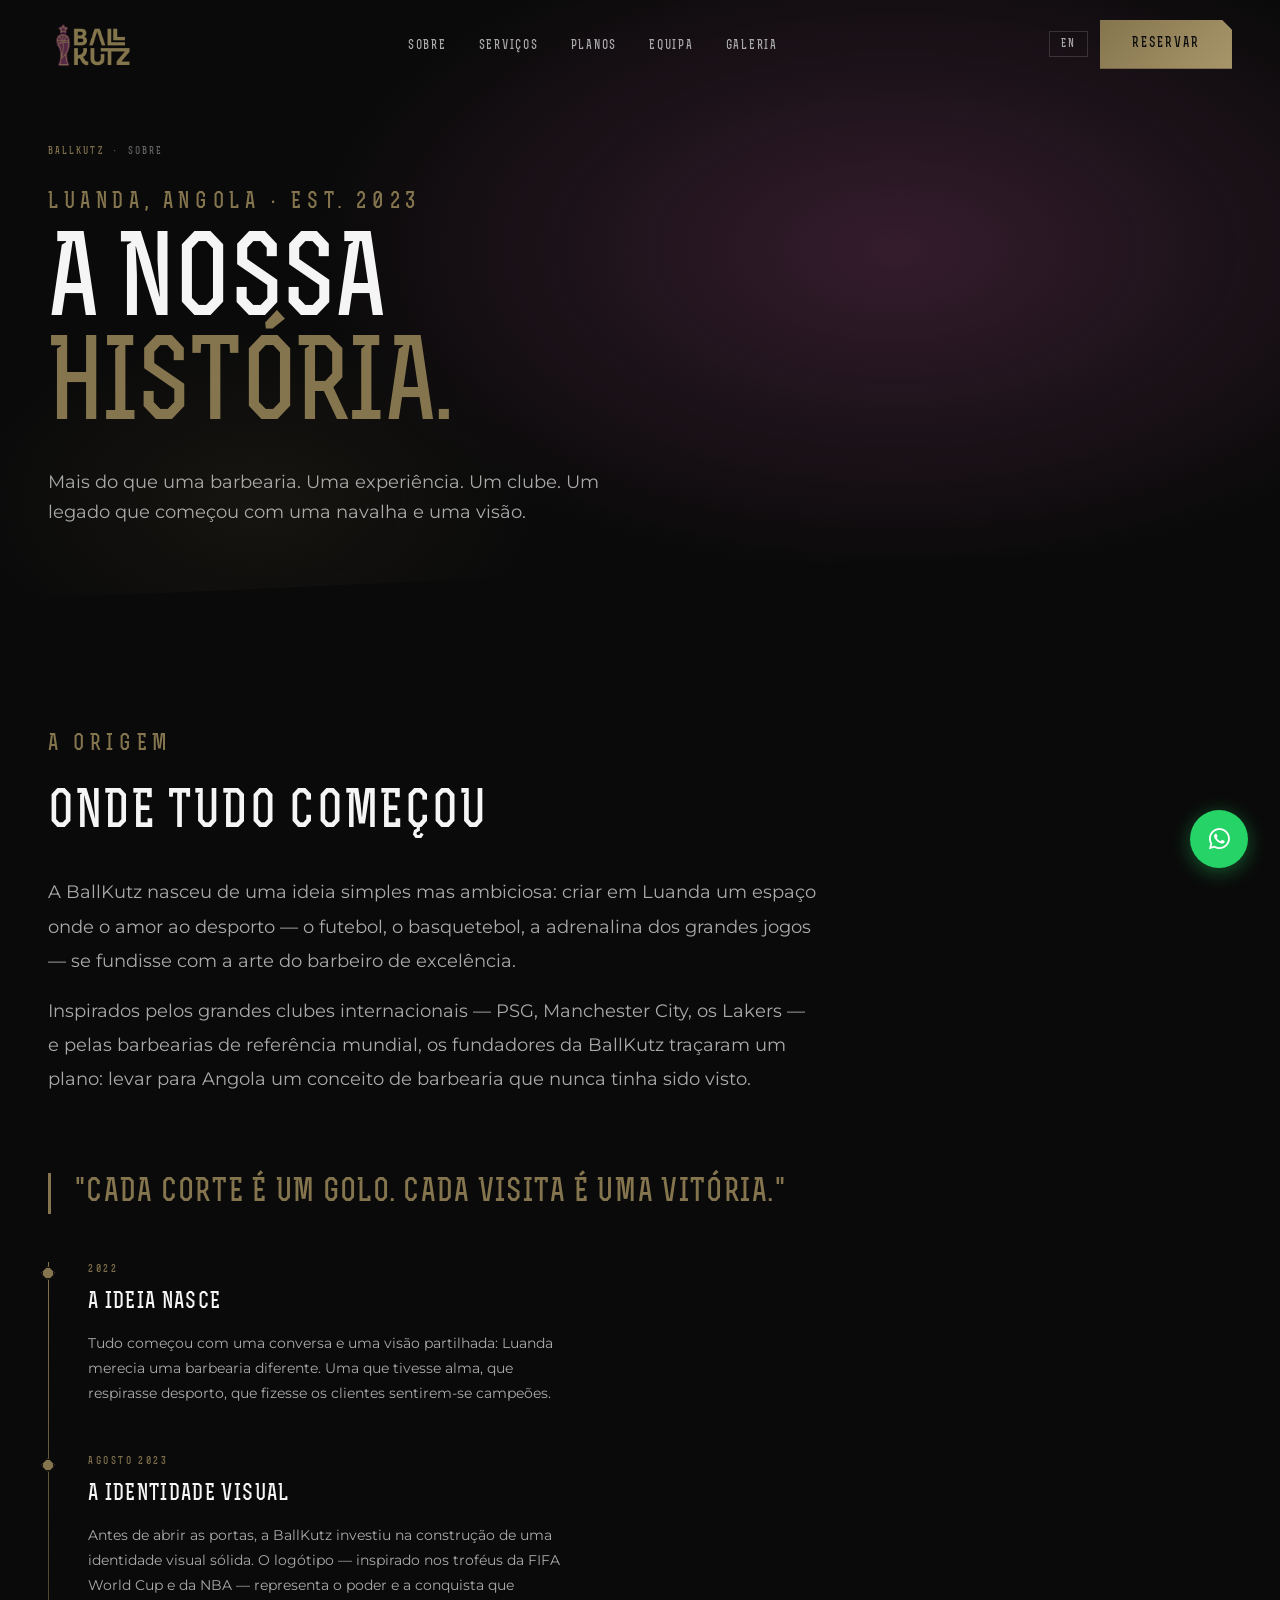
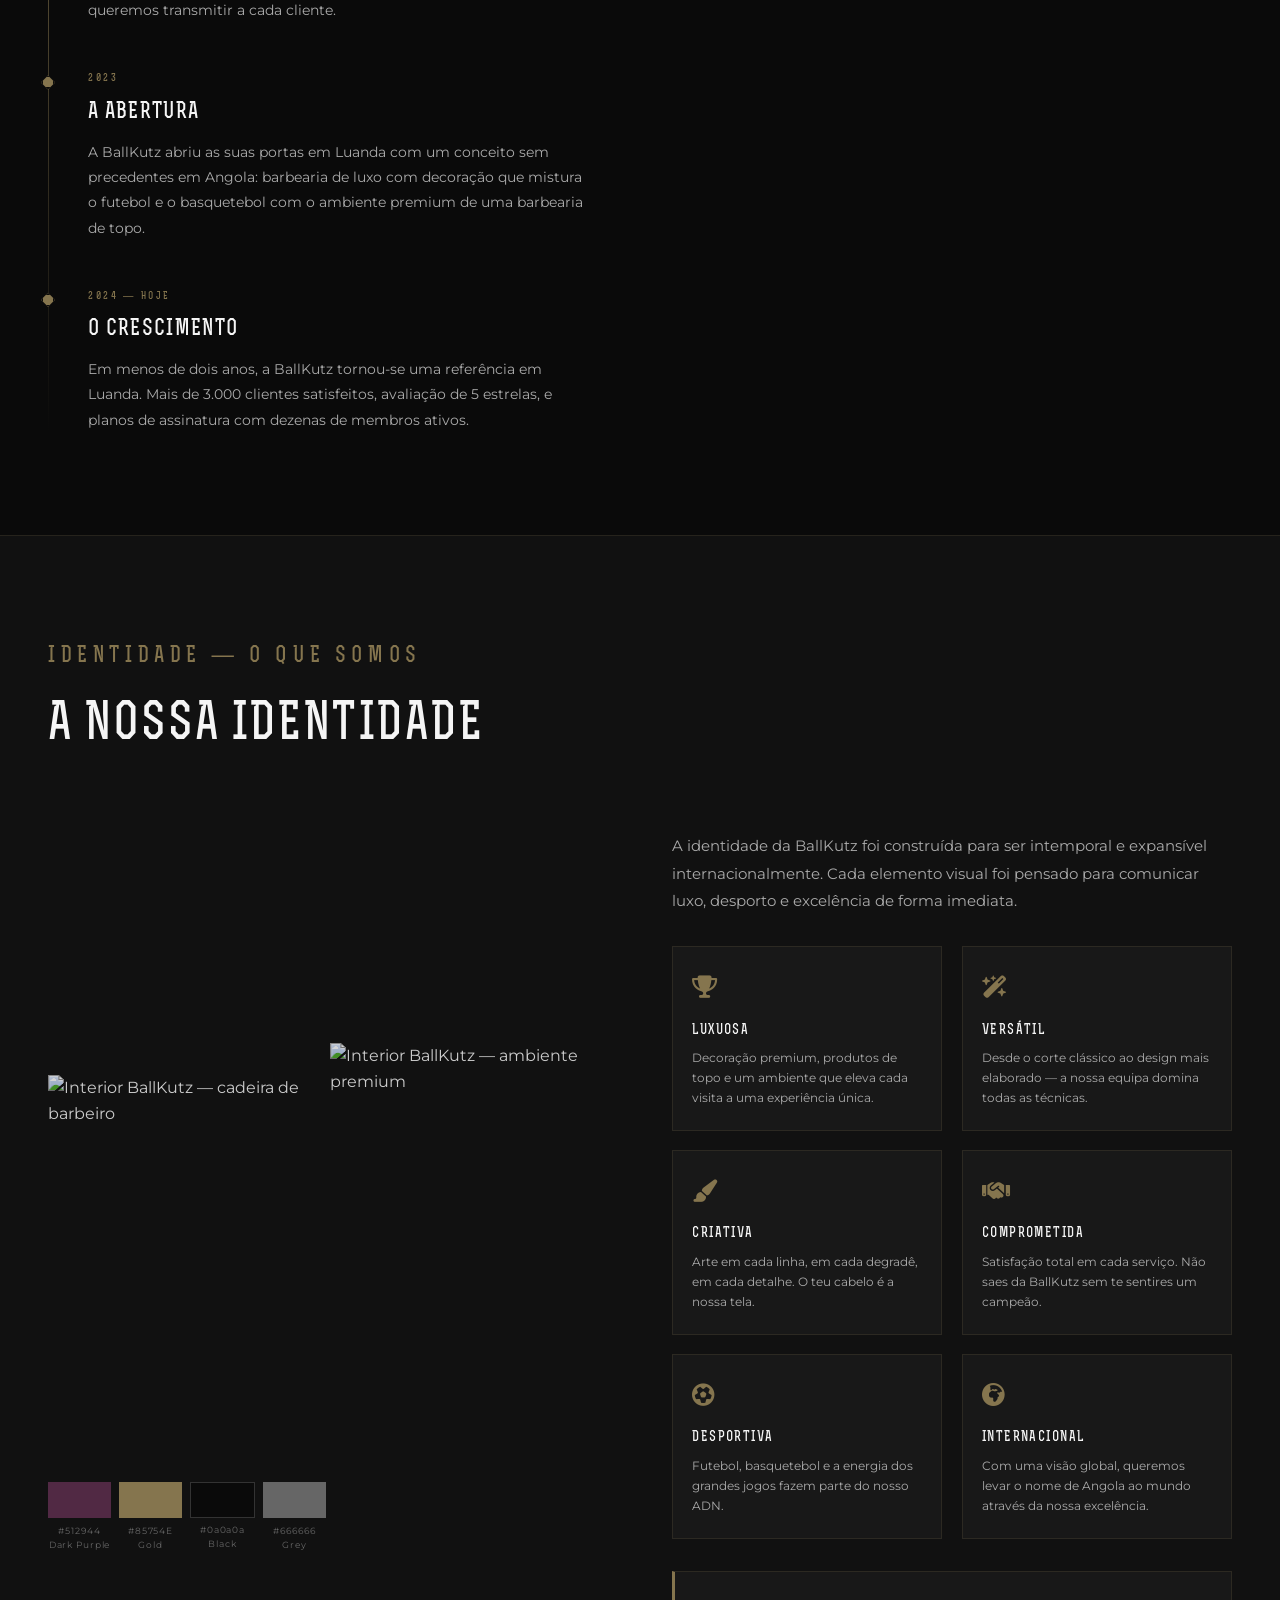
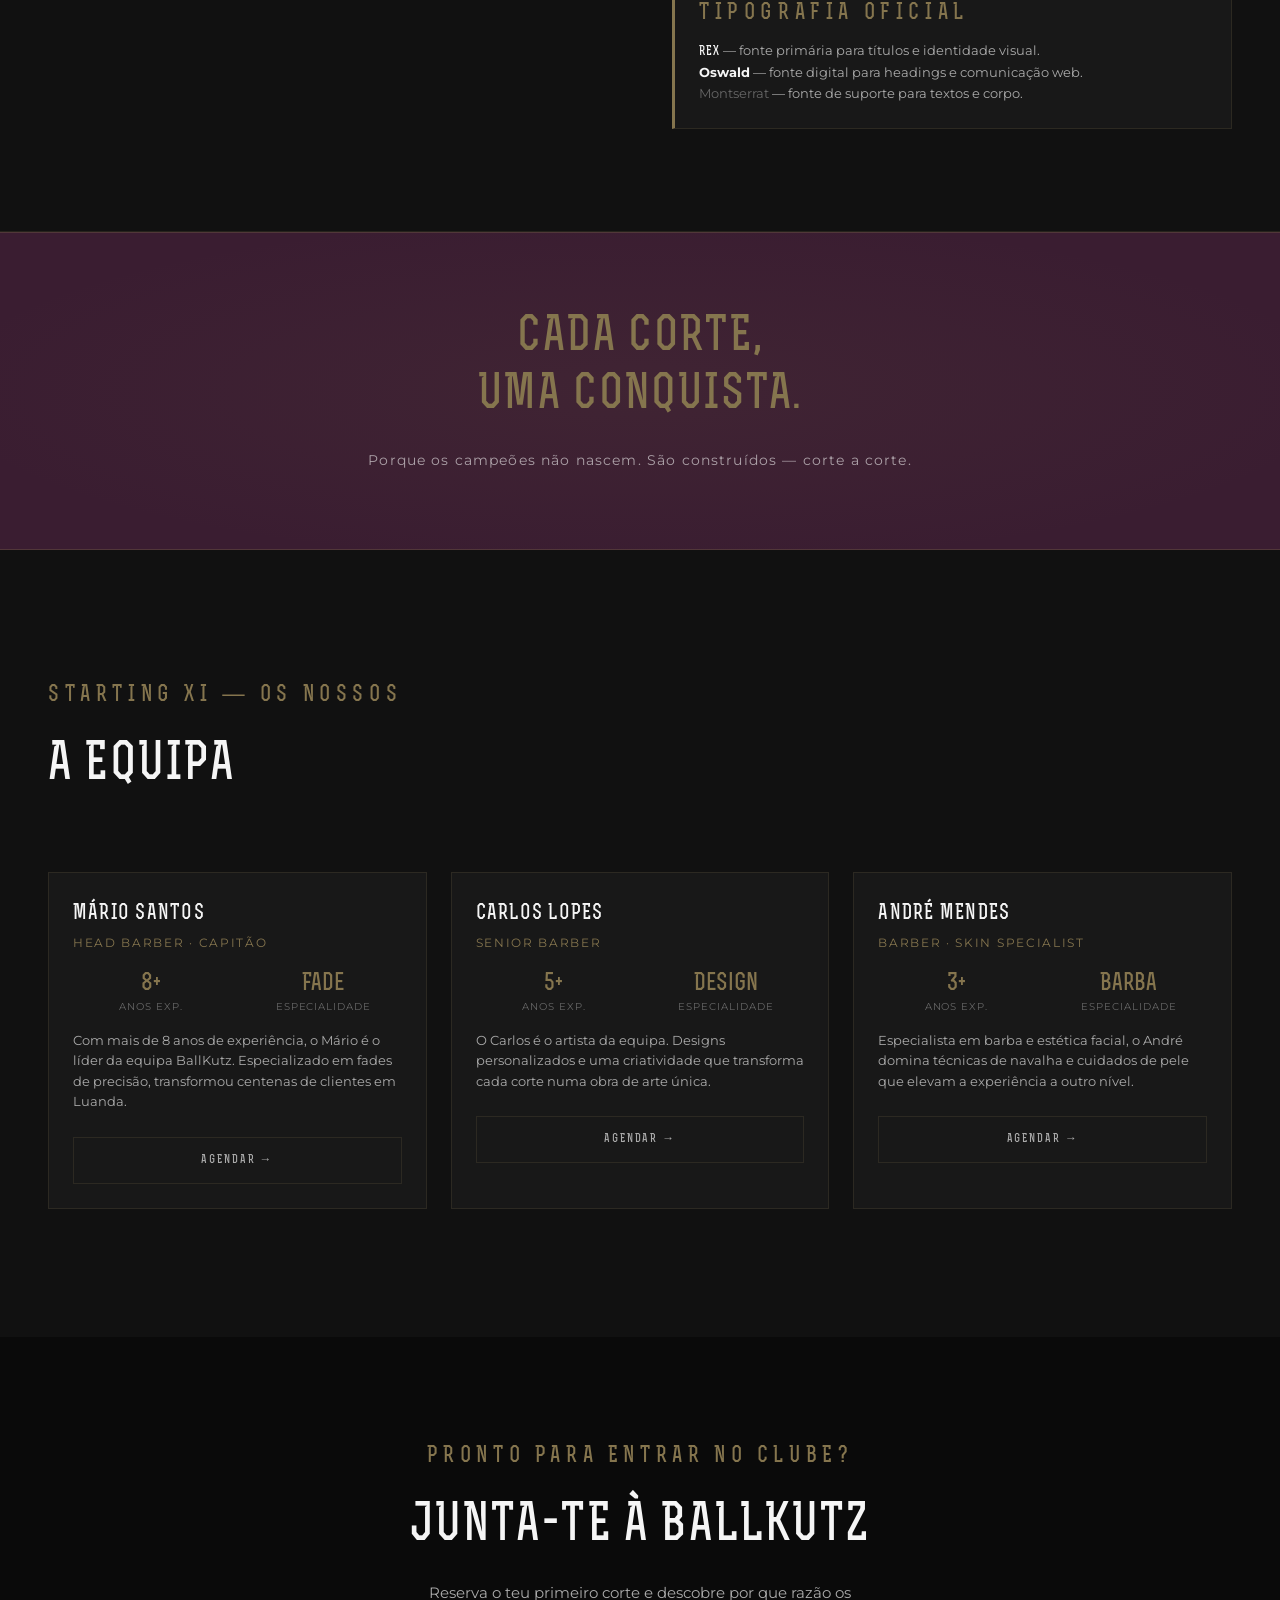
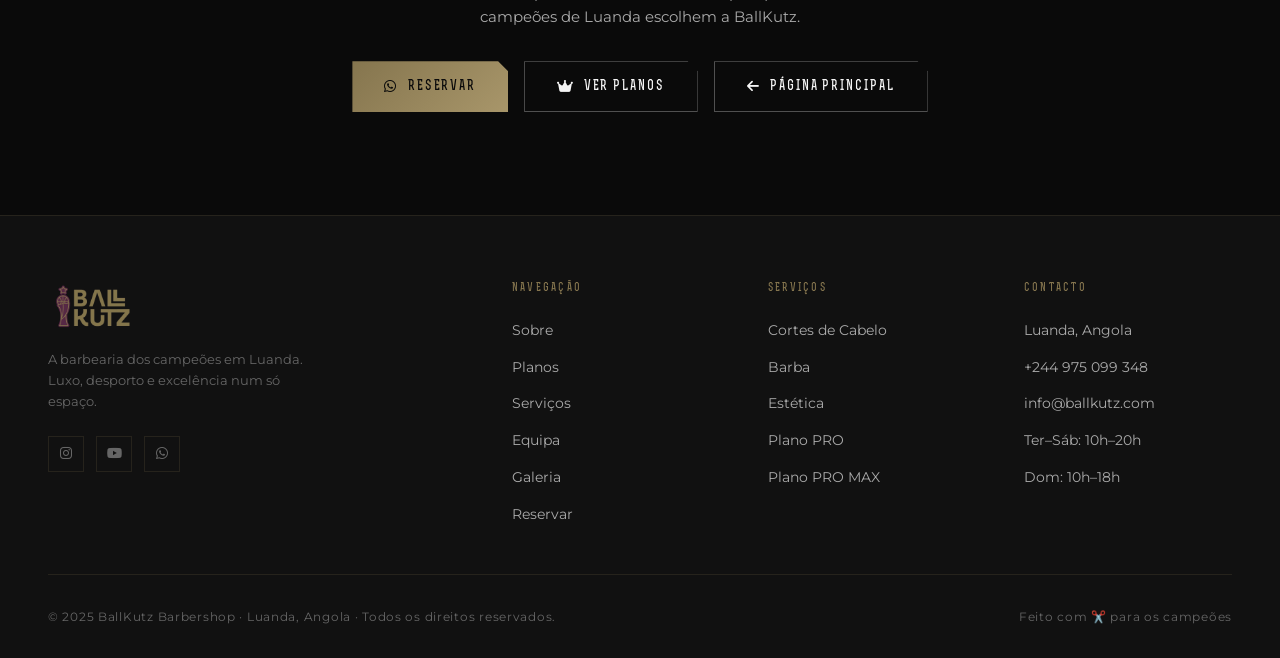
==== commit cd571884: "novas alteraçpes" ====
--- a/sobre.html
+++ b/sobre.html
@@ -1,27 +1,32 @@
 <!DOCTYPE html>
 <html lang="pt">
+
 <head>
   <meta charset="UTF-8" />
   <meta name="viewport" content="width=device-width, initial-scale=1.0" />
-  <meta name="description" content="A história da BallKutz — A barbearia que uniu o desporto ao luxo em Luanda, Angola. Conheça a nossa equipa, os nossos valores e a nossa missão." />
+  <meta name="description"
+    content="A história da BallKutz — A barbearia que uniu o desporto ao luxo em Luanda, Angola. Conheça a nossa equipa, os nossos valores e a nossa missão." />
   <meta name="keywords" content="BallKutz sobre, história barbearia Luanda, barbershop Angola, sobre nós" />
   <meta name="author" content="BallKutz Barbershop" />
   <meta name="robots" content="index, follow" />
   <title>Sobre Nós — BallKutz | A Barbearia dos Campeões</title>
 
-  <meta property="og:type"        content="website" />
-  <meta property="og:title"       content="Sobre Nós — BallKutz | A Barbearia dos Campeões" />
-  <meta property="og:description" content="Conheça a história, a missão e os valores da BallKutz — onde o desporto encontra o luxo em Luanda." />
-  <meta property="og:url"         content="https://www.ballkutz.com/sobre.html" />
-  <meta property="og:image"       content="https://www.ballkutz.com/og-image.jpg" />
-  <meta property="og:locale"      content="pt_AO" />
-  <meta property="og:site_name"   content="BallKutz Barbershop" />
+  <meta property="og:type" content="website" />
+  <meta property="og:title" content="Sobre Nós — BallKutz | A Barbearia dos Campeões" />
+  <meta property="og:description"
+    content="Conheça a história, a missão e os valores da BallKutz — onde o desporto encontra o luxo em Luanda." />
+  <meta property="og:url" content="https://www.ballkutz.com/sobre.html" />
+  <meta property="og:image" content="https://www.ballkutz.com/og-image.jpg" />
+  <meta property="og:locale" content="pt_AO" />
+  <meta property="og:site_name" content="BallKutz Barbershop" />
 
   <meta name="theme-color" content="#512944" />
 
   <link rel="preconnect" href="https://fonts.googleapis.com" />
   <link rel="preconnect" href="https://fonts.gstatic.com" crossorigin />
-  <link href="https://fonts.googleapis.com/css2?family=Oswald:wght@300;400;600;700&family=Montserrat:wght@300;400;500;600;700&display=swap" rel="stylesheet" />
+  <link
+    href="https://fonts.googleapis.com/css2?family=Oswald:wght@300;400;600;700&family=Montserrat:wght@300;400;500;600;700&display=swap"
+    rel="stylesheet" />
   <link rel="stylesheet" href="https://cdnjs.cloudflare.com/ajax/libs/font-awesome/6.5.1/css/all.min.css" />
   <link rel="stylesheet" href="styles.css" />
 </head>
@@ -36,21 +41,22 @@
       <nav class="nav__inner" aria-label="Primary navigation">
 
         <a href="index.html" class="nav__logo" aria-label="BallKutz — página principal">
-                   <img height="50px" src="img/fff.png" alt="">
+          <img height="50px" src="img/fff.png" alt="">
         </a>
 
         <ul class="nav__links" role="list">
           <li><a href="sobre.html" class="nav-active" data-i18n="nav_about">Sobre</a></li>
           <li><a href="index.html#servicos" data-i18n="nav_services">Serviços</a></li>
-          <li><a href="index.html#planos"   data-i18n="nav_plans">Planos</a></li>
-          <li><a href="index.html#equipa"   data-i18n="nav_team">Equipa</a></li>
-          <li><a href="index.html#galeria"  data-i18n="nav_gallery">Galeria</a></li>
+          <li><a href="index.html#planos" data-i18n="nav_plans">Planos</a></li>
+          <li><a href="index.html#equipa" data-i18n="nav_team">Equipa</a></li>
+          <li><a href="index.html#galeria" data-i18n="nav_gallery">Galeria</a></li>
         </ul>
 
         <div class="nav__actions">
           <button class="lang-toggle" id="langToggle" aria-label="Mudar idioma">EN</button>
           <a href="index.html#reservar" class="btn btn--primary" data-i18n="nav_cta">Reservar</a>
-          <button class="nav__hamburger" id="hamburger" aria-label="Abrir menu" aria-expanded="false" aria-controls="mobileMenu">
+          <button class="nav__hamburger" id="hamburger" aria-label="Abrir menu" aria-expanded="false"
+            aria-controls="mobileMenu">
             <i class="fa-solid fa-bars" aria-hidden="true"></i>
           </button>
         </div>
@@ -64,13 +70,13 @@
     <button class="nav__mobile-close" id="mobileClose" aria-label="Fechar menu">
       <i class="fa-solid fa-xmark" aria-hidden="true"></i>
     </button>
-    <a href="sobre.html"           class="mobile-link" data-i18n="nav_about">Sobre</a>
-    <a href="index.html#servicos"  class="mobile-link" data-i18n="nav_services">Serviços</a>
-    <a href="index.html#planos"    class="mobile-link" data-i18n="nav_plans">Planos</a>
-    <a href="index.html#equipa"    class="mobile-link" data-i18n="nav_team">Equipa</a>
-    <a href="index.html#galeria"   class="mobile-link" data-i18n="nav_gallery">Galeria</a>
+    <a href="sobre.html" class="mobile-link" data-i18n="nav_about">Sobre</a>
+    <a href="index.html#servicos" class="mobile-link" data-i18n="nav_services">Serviços</a>
+    <a href="index.html#planos" class="mobile-link" data-i18n="nav_plans">Planos</a>
+    <a href="index.html#equipa" class="mobile-link" data-i18n="nav_team">Equipa</a>
+    <a href="index.html#galeria" class="mobile-link" data-i18n="nav_gallery">Galeria</a>
     <div class="mobile-divider"></div>
-    <a href="index.html#reservar"  class="btn btn--primary mobile-link" data-i18n="nav_cta">Reservar</a>
+    <a href="index.html#reservar" class="btn btn--primary mobile-link" data-i18n="nav_cta">Reservar</a>
     <a href="tel:+244900000000" class="mobile-call-link">
       <i class="fa-solid fa-phone" aria-hidden="true"></i> Ligar Agora
     </a>
@@ -101,7 +107,8 @@
           <span class="gold" data-i18n="sobre_hero_line2">HISTÓRIA.</span>
         </h1>
 
-        <p style="font-size:clamp(0.95rem,1.5vw,1.1rem);color:var(--grey-light);max-width:46ch;margin-top:1.5rem;line-height:1.75;" data-i18n="sobre_hero_sub">
+        <p style="font-size:clamp(0.95rem,1.5vw,1.1rem);color:var(--grey-light);max-width:46ch;margin-top:1.5rem;line-height:1.75;"
+          data-i18n="sobre_hero_sub">
           Mais do que uma barbearia. Uma experiência. Um clube. Um legado que começou com uma navalha e uma visão.
         </p>
 
@@ -121,10 +128,14 @@
         <span class="label" data-i18n="story_eyebrow">A Origem</span>
         <h2 class="heading-lg" style="margin-top:0.75rem;" data-i18n="story_title">ONDE TUDO COMEÇOU</h2>
         <p data-i18n="story_p1">
-          A BallKutz nasceu de uma ideia simples mas ambiciosa: criar em Luanda um espaço onde o amor ao desporto — o futebol, o basquetebol, a adrenalina dos grandes jogos — se fundisse com a arte do barbeiro de excelência. Um lugar onde cada cliente não é apenas um cliente. É um membro do clube.
+          A BallKutz nasceu de uma ideia simples mas ambiciosa: criar em Luanda um espaço onde o amor ao desporto — o
+          futebol, o basquetebol, a adrenalina dos grandes jogos — se fundisse com a arte do barbeiro de excelência. Um
+          lugar onde cada cliente não é apenas um cliente. É um membro do clube.
         </p>
         <p style="margin-top:1rem;" data-i18n="story_p2">
-          Inspirados pelos grandes clubes internacionais — PSG, Manchester City, os Lakers — e pelas barbearias de referência mundial, os fundadores da BallKutz traçaram um plano: levar para Angola um conceito de barbearia que nunca tinha sido visto. Luxuoso. Desportivo. Memorável.
+          Inspirados pelos grandes clubes internacionais — PSG, Manchester City, os Lakers — e pelas barbearias de
+          referência mundial, os fundadores da BallKutz traçaram um plano: levar para Angola um conceito de barbearia
+          que nunca tinha sido visto. Luxuoso. Desportivo. Memorável.
         </p>
       </div>
 
@@ -140,7 +151,9 @@
           <div class="timeline__year">2022</div>
           <h3 class="timeline__title" data-i18n="tl1_title">A Ideia Nasce</h3>
           <p class="timeline__text" data-i18n="tl1_text">
-            Tudo começou com uma conversa e uma visão partilhada: Luanda merecia uma barbearia diferente. Uma que tivesse alma, que respirasse desporto, que fizesse os clientes sentirem-se campeões. Foram meses de planeamento, pesquisa de mercado e construção de um conceito único.
+            Tudo começou com uma conversa e uma visão partilhada: Luanda merecia uma barbearia diferente. Uma que
+            tivesse alma, que respirasse desporto, que fizesse os clientes sentirem-se campeões. Foram meses de
+            planeamento, pesquisa de mercado e construção de um conceito único.
           </p>
         </div>
 
@@ -149,7 +162,9 @@
           <div class="timeline__year">Agosto 2023</div>
           <h3 class="timeline__title" data-i18n="tl2_title">A Identidade Visual</h3>
           <p class="timeline__text" data-i18n="tl2_text">
-            Antes de abrir as portas, a BallKutz investiu na construção de uma identidade visual sólida. O logótipo — inspirado nos troféus da FIFA World Cup e da NBA — representa o poder e a conquista que queremos transmitir a cada cliente. As cores: roxo escuro, dourado e negro. Luxo, prestígio e força.
+            Antes de abrir as portas, a BallKutz investiu na construção de uma identidade visual sólida. O logótipo —
+            inspirado nos troféus da FIFA World Cup e da NBA — representa o poder e a conquista que queremos transmitir
+            a cada cliente. As cores: roxo escuro, dourado e negro. Luxo, prestígio e força.
           </p>
         </div>
 
@@ -158,7 +173,9 @@
           <div class="timeline__year">2023</div>
           <h3 class="timeline__title" data-i18n="tl3_title">A Abertura</h3>
           <p class="timeline__text" data-i18n="tl3_text">
-            A BallKutz abriu as suas portas em Luanda com um conceito sem precedentes em Angola: uma barbearia de luxo com uma decoração que mistura o mundo do futebol e do basquetebol com o ambiente premium de uma barbearia de topo. PlayStation, camisolas desportivas à venda, uma equipa de barbeiros de excelência.
+            A BallKutz abriu as suas portas em Luanda com um conceito sem precedentes em Angola: uma barbearia de luxo
+            com uma decoração que mistura o mundo do futebol e do basquetebol com o ambiente premium de uma barbearia de
+            topo. PlayStation, camisolas desportivas à venda, uma equipa de barbeiros de excelência.
           </p>
         </div>
 
@@ -167,7 +184,9 @@
           <div class="timeline__year">2024 — Hoje</div>
           <h3 class="timeline__title" data-i18n="tl4_title">O Crescimento</h3>
           <p class="timeline__text" data-i18n="tl4_text">
-            Em menos de dois anos, a BallKutz tornou-se uma referência em Luanda. Mais de 3.000 clientes satisfeitos, avaliação de 5 estrelas, planos de assinatura PRO e PRO MAX com dezenas de membros ativos. A visão de trazer o melhor do mundo para Angola está a materializar-se — corte a corte, cliente a cliente.
+            Em menos de dois anos, a BallKutz tornou-se uma referência em Luanda. Mais de 3.000 clientes satisfeitos,
+            avaliação de 5 estrelas, planos de assinatura PRO e PRO MAX com dezenas de membros ativos. A visão de trazer
+            o melhor do mundo para Angola está a materializar-se — corte a corte, cliente a cliente.
           </p>
         </div>
 
@@ -191,18 +210,10 @@
 
         <!-- Visual -->
         <div class="brand-dna__visual reveal">
-          <img
-            class="brand-dna__img"
-            src="https://images.unsplash.com/photo-1605497788044-5a32c7078486?w=500&q=80"
-            alt="Interior BallKutz — cadeira de barbeiro"
-            loading="lazy"
-          />
-          <img
-            class="brand-dna__img"
-            src="https://images.unsplash.com/photo-1503951914875-452162b0f3f1?w=500&q=80"
-            alt="Interior BallKutz — ambiente premium"
-            loading="lazy"
-          />
+          <img class="brand-dna__img" src="https://images.unsplash.com/photo-1605497788044-5a32c7078486?w=500&q=80"
+            alt="Interior BallKutz — cadeira de barbeiro" loading="lazy" />
+          <img class="brand-dna__img" src="https://images.unsplash.com/photo-1503951914875-452162b0f3f1?w=500&q=80"
+            alt="Interior BallKutz — ambiente premium" loading="lazy" />
 
           <!-- Brand color palette -->
           <div class="brand-dna__color-palette" aria-label="Paleta de cores da marca">
@@ -223,8 +234,11 @@
 
         <!-- Content -->
         <div class="reveal">
-          <p style="font-size:0.95rem;color:var(--grey-light);line-height:1.8;margin-bottom:2rem;" data-i18n="dna_intro">
-            A identidade da BallKutz foi construída para ser intemporal e expansível internacionalmente. Cada elemento visual — da tipografia ao símbolo — foi pensado para comunicar luxo, desporto e excelência de forma imediata e impactante.
+          <p style="font-size:0.95rem;color:var(--grey-light);line-height:1.8;margin-bottom:2rem;"
+            data-i18n="dna_intro">
+            A identidade da BallKutz foi construída para ser intemporal e expansível internacionalmente. Cada elemento
+            visual — da tipografia ao símbolo — foi pensado para comunicar luxo, desporto e excelência de forma imediata
+            e impactante.
           </p>
 
           <div class="brand-dna__pillars">
@@ -232,46 +246,54 @@
             <div class="brand-pillar">
               <div class="brand-pillar__icon" aria-hidden="true"><i class="fa-solid fa-trophy"></i></div>
               <div class="brand-pillar__title" data-i18n="dna_p1_title">Luxuosa</div>
-              <div class="brand-pillar__text" data-i18n="dna_p1_text">Decoração premium, produtos de topo e um ambiente que eleva cada visita a uma experiência única.</div>
+              <div class="brand-pillar__text" data-i18n="dna_p1_text">Decoração premium, produtos de topo e um ambiente
+                que eleva cada visita a uma experiência única.</div>
             </div>
 
             <div class="brand-pillar">
               <div class="brand-pillar__icon" aria-hidden="true"><i class="fa-solid fa-wand-magic-sparkles"></i></div>
               <div class="brand-pillar__title" data-i18n="dna_p2_title">Versátil</div>
-              <div class="brand-pillar__text" data-i18n="dna_p2_text">Desde o corte clássico ao design mais elaborado — a nossa equipa domina todas as técnicas e estilos.</div>
+              <div class="brand-pillar__text" data-i18n="dna_p2_text">Desde o corte clássico ao design mais elaborado —
+                a nossa equipa domina todas as técnicas e estilos.</div>
             </div>
 
             <div class="brand-pillar">
               <div class="brand-pillar__icon" aria-hidden="true"><i class="fa-solid fa-paintbrush"></i></div>
               <div class="brand-pillar__title" data-i18n="dna_p3_title">Criativa</div>
-              <div class="brand-pillar__text" data-i18n="dna_p3_text">Arte em cada linha, em cada degradê, em cada detalhe. O teu cabelo é a nossa tela.</div>
+              <div class="brand-pillar__text" data-i18n="dna_p3_text">Arte em cada linha, em cada degradê, em cada
+                detalhe. O teu cabelo é a nossa tela.</div>
             </div>
 
             <div class="brand-pillar">
               <div class="brand-pillar__icon" aria-hidden="true"><i class="fa-solid fa-handshake"></i></div>
               <div class="brand-pillar__title" data-i18n="dna_p4_title">Comprometida</div>
-              <div class="brand-pillar__text" data-i18n="dna_p4_text">Satisfação total em cada serviço. Não saes da BallKutz sem te sentires um campeão.</div>
+              <div class="brand-pillar__text" data-i18n="dna_p4_text">Satisfação total em cada serviço. Não saes da
+                BallKutz sem te sentires um campeão.</div>
             </div>
 
             <div class="brand-pillar">
               <div class="brand-pillar__icon" aria-hidden="true"><i class="fa-solid fa-futbol"></i></div>
               <div class="brand-pillar__title" data-i18n="dna_p5_title">Desportiva</div>
-              <div class="brand-pillar__text" data-i18n="dna_p5_text">Futebol, basquetebol e a energia dos grandes jogos fazem parte do nosso ADN e do nosso espaço.</div>
+              <div class="brand-pillar__text" data-i18n="dna_p5_text">Futebol, basquetebol e a energia dos grandes jogos
+                fazem parte do nosso ADN e do nosso espaço.</div>
             </div>
 
             <div class="brand-pillar">
               <div class="brand-pillar__icon" aria-hidden="true"><i class="fa-solid fa-earth-africa"></i></div>
               <div class="brand-pillar__title" data-i18n="dna_p6_title">Internacional</div>
-              <div class="brand-pillar__text" data-i18n="dna_p6_text">Com uma visão global, queremos levar o nome de Angola ao mundo através da excelência do nosso trabalho.</div>
+              <div class="brand-pillar__text" data-i18n="dna_p6_text">Com uma visão global, queremos levar o nome de
+                Angola ao mundo através da excelência do nosso trabalho.</div>
             </div>
 
           </div><!-- /brand-dna__pillars -->
 
           <!-- Typography note -->
-          <div style="margin-top:2rem;padding:1.5rem;background:var(--surface-2);border:1px solid var(--border);border-left:3px solid var(--gold);">
+          <div
+            style="margin-top:2rem;padding:1.5rem;background:var(--surface-2);border:1px solid var(--border);border-left:3px solid var(--gold);">
             <div class="label" style="margin-bottom:0.5rem;">Tipografia Oficial</div>
             <p style="font-size:0.82rem;color:var(--grey-light);line-height:1.6;">
-              <strong style="color:var(--white);font-family:var(--font-heading);letter-spacing:0.08em;">REX</strong> — fonte primária para títulos e identidade visual.<br>
+              <strong style="color:var(--white);font-family:var(--font-heading);letter-spacing:0.08em;">REX</strong> —
+              fonte primária para títulos e identidade visual.<br>
               <strong style="color:var(--white);">Oswald</strong> — fonte digital para headings e comunicação web.<br>
               <span style="color:var(--grey);">Montserrat</span> — fonte de suporte para textos e corpo.
             </p>
@@ -327,8 +349,10 @@
                 <div class="barber-stat__label" data-i18n="stat_specialty">Especialidade</div>
               </div>
             </div>
-            <p style="font-size:0.8rem;color:var(--grey-light);line-height:1.6;margin-top:1rem;" data-i18n="barber1_bio">
-              Com mais de 8 anos de experiência, o Mário é o líder da equipa BallKutz. Especializado em fades de precisão, transformou centenas de clientes em Luanda.
+            <p style="font-size:0.8rem;color:var(--grey-light);line-height:1.6;margin-top:1rem;"
+              data-i18n="barber1_bio">
+              Com mais de 8 anos de experiência, o Mário é o líder da equipa BallKutz. Especializado em fades de
+              precisão, transformou centenas de clientes em Luanda.
             </p>
             <a href="index.html#reservar" class="barber-card__select" data-i18n="barber_book">Agendar com Mário →</a>
           </div>
@@ -351,8 +375,10 @@
                 <div class="barber-stat__label" data-i18n="stat_specialty">Especialidade</div>
               </div>
             </div>
-            <p style="font-size:0.8rem;color:var(--grey-light);line-height:1.6;margin-top:1rem;" data-i18n="barber2_bio">
-              O Carlos é o artista da equipa. Designs personalizados, geometrias perfeitas e uma criatividade que transforma cada corte numa obra de arte única.
+            <p style="font-size:0.8rem;color:var(--grey-light);line-height:1.6;margin-top:1rem;"
+              data-i18n="barber2_bio">
+              O Carlos é o artista da equipa. Designs personalizados, geometrias perfeitas e uma criatividade que
+              transforma cada corte numa obra de arte única.
             </p>
             <a href="index.html#reservar" class="barber-card__select" data-i18n="barber_book">Agendar com Carlos →</a>
           </div>
@@ -375,8 +401,10 @@
                 <div class="barber-stat__label" data-i18n="stat_specialty">Especialidade</div>
               </div>
             </div>
-            <p style="font-size:0.8rem;color:var(--grey-light);line-height:1.6;margin-top:1rem;" data-i18n="barber3_bio">
-              Especialista em barba e estética facial, o André domina técnicas de navalha e cuidados de pele que elevam a experiência BallKutz a outro nível.
+            <p style="font-size:0.8rem;color:var(--grey-light);line-height:1.6;margin-top:1rem;"
+              data-i18n="barber3_bio">
+              Especialista em barba e estética facial, o André domina técnicas de navalha e cuidados de pele que elevam
+              a experiência BallKutz a outro nível.
             </p>
             <a href="index.html#reservar" class="barber-card__select" data-i18n="barber_book">Agendar com André →</a>
           </div>
@@ -393,7 +421,8 @@
     <div class="container">
       <div class="reveal">
         <span class="label" data-i18n="cta_eyebrow">Pronto para entrar no clube?</span>
-        <h2 class="heading-lg" style="margin-top:0.75rem;margin-bottom:0.75rem;" data-i18n="cta_title">JUNTA-TE À BALLKUTZ</h2>
+        <h2 class="heading-lg" style="margin-top:0.75rem;margin-bottom:0.75rem;" data-i18n="cta_title">JUNTA-TE À
+          BALLKUTZ</h2>
         <p style="font-size:0.95rem;color:var(--grey-light);max-width:46ch;margin:0 auto 0;" data-i18n="cta_sub">
           Reserva o teu primeiro corte e descobre por que razão os campeões de Luanda escolhem a BallKutz.
         </p>
@@ -424,24 +453,28 @@
 
         <div>
           <div class="footer__logo">
-                    <img height="50px" src="img/fff.png" alt="">
-          </div>
-          <p class="footer__tagline" data-i18n="footer_tagline">A barbearia dos campeões em Luanda. Luxo, desporto e excelência num só espaço.</p>
+            <img height="50px" src="img/fff.png" alt="">
+          </div>
+          <p class="footer__tagline" data-i18n="footer_tagline">A barbearia dos campeões em Luanda. Luxo, desporto e
+            excelência num só espaço.</p>
           <div class="footer__social">
-            <a href="https://instagram.com/ballkutzbarbershop" class="footer__social-link" target="_blank" rel="noopener" aria-label="Instagram"><i class="fa-brands fa-instagram"></i></a>
-            <a href="https://youtube.com/@BallKutz"            class="footer__social-link" target="_blank" rel="noopener" aria-label="YouTube"><i class="fa-brands fa-youtube"></i></a>
-            <a href="https://wa.me/244975099348"               class="footer__social-link" target="_blank" rel="noopener" aria-label="WhatsApp"><i class="fa-brands fa-whatsapp"></i></a>
+            <a href="https://instagram.com/ballkutzbarbershop" class="footer__social-link" target="_blank"
+              rel="noopener" aria-label="Instagram"><i class="fa-brands fa-instagram"></i></a>
+            <a href="https://youtube.com/@BallKutz" class="footer__social-link" target="_blank" rel="noopener"
+              aria-label="YouTube"><i class="fa-brands fa-youtube"></i></a>
+            <a href="https://wa.me/244975099348" class="footer__social-link" target="_blank" rel="noopener"
+              aria-label="WhatsApp"><i class="fa-brands fa-whatsapp"></i></a>
           </div>
         </div>
 
         <div>
           <div class="footer__col-title" data-i18n="footer_nav">Navegação</div>
           <ul class="footer__links">
-            <li><a href="sobre.html"          data-i18n="nav_about">Sobre</a></li>
-            <li><a href="index.html#planos"   data-i18n="nav_plans">Planos</a></li>
+            <li><a href="sobre.html" data-i18n="nav_about">Sobre</a></li>
+            <li><a href="index.html#planos" data-i18n="nav_plans">Planos</a></li>
             <li><a href="index.html#servicos" data-i18n="nav_services">Serviços</a></li>
-            <li><a href="index.html#equipa"   data-i18n="nav_team">Equipa</a></li>
-            <li><a href="index.html#galeria"  data-i18n="nav_gallery">Galeria</a></li>
+            <li><a href="index.html#equipa" data-i18n="nav_team">Equipa</a></li>
+            <li><a href="index.html#galeria" data-i18n="nav_gallery">Galeria</a></li>
             <li><a href="index.html#reservar" data-i18n="nav_cta">Reservar</a></li>
           </ul>
         </div>
@@ -460,7 +493,8 @@
         <div>
           <div class="footer__col-title" data-i18n="footer_contact">Contacto</div>
           <ul class="footer__links">
-            <li><a href="https://maps.app.goo.gl/h3RPV5g8SMK8Vajz5" target="_blank" rel="noopener">Luanda, Angola</a></li>
+            <li><a href="https://maps.app.goo.gl/h3RPV5g8SMK8Vajz5" target="_blank" rel="noopener">Luanda, Angola</a>
+            </li>
             <li><a href="tel:+244975099348">+244 975 099 348</a></li>
             <li><a href="mailto:info@ballkutz.com">info@ballkutz.com</a></li>
             <li><a href="#">Ter–Sáb: 10h–20h</a></li>
@@ -471,14 +505,16 @@
       </div>
 
       <div class="footer__bottom">
-        <span class="footer__copy">© 2025 BallKutz Barbershop · Luanda, Angola · <span data-i18n="footer_rights">Todos os direitos reservados.</span></span>
+        <span class="footer__copy">© 2025 BallKutz Barbershop · Luanda, Angola · <span data-i18n="footer_rights">Todos
+            os direitos reservados.</span></span>
         <span class="footer__copy" data-i18n="footer_made">Feito com ✂️ para os campeões</span>
       </div>
     </div>
   </footer>
 
   <!-- WhatsApp Float -->
-  <a href="https://wa.me/244975099348" class="whatsapp-float" target="_blank" rel="noopener" aria-label="WhatsApp BallKutz">
+  <a href="https://wa.me/244975099348" class="whatsapp-float" target="_blank" rel="noopener"
+    aria-label="WhatsApp BallKutz">
     <i class="fa-brands fa-whatsapp" aria-hidden="true"></i>
   </a>
 
@@ -510,80 +546,80 @@
 
     const SOBRE_LOCALES = {
       pt: {
-        nav_about:'Sobre', nav_services:'Serviços', nav_plans:'Planos',
-        nav_team:'Equipa', nav_gallery:'Galeria', nav_cta:'Reservar',
-        quick_call:'Ligar',
-        sobre_hero_eyebrow:'Luanda, Angola · Est. 2023',
-        sobre_hero_line1:'A NOSSA', sobre_hero_line2:'HISTÓRIA.',
-        sobre_hero_sub:'Mais do que uma barbearia. Uma experiência. Um clube. Um legado que começou com uma navalha e uma visão.',
-        story_eyebrow:'A Origem', story_title:'ONDE TUDO COMEÇOU',
-        story_p1:'A BallKutz nasceu de uma ideia simples mas ambiciosa: criar em Luanda um espaço onde o amor ao desporto — o futebol, o basquetebol, a adrenalina dos grandes jogos — se fundisse com a arte do barbeiro de excelência.',
-        story_p2:'Inspirados pelos grandes clubes internacionais — PSG, Manchester City, os Lakers — e pelas barbearias de referência mundial, os fundadores da BallKutz traçaram um plano: levar para Angola um conceito de barbearia que nunca tinha sido visto.',
-        story_quote:'"Cada corte é um golo. Cada visita é uma vitória."',
-        tl1_title:'A Ideia Nasce', tl1_text:'Tudo começou com uma conversa e uma visão partilhada: Luanda merecia uma barbearia diferente. Uma que tivesse alma, que respirasse desporto, que fizesse os clientes sentirem-se campeões.',
-        tl2_title:'A Identidade Visual', tl2_text:'Antes de abrir as portas, a BallKutz investiu na construção de uma identidade visual sólida. O logótipo — inspirado nos troféus da FIFA World Cup e da NBA — representa o poder e a conquista que queremos transmitir a cada cliente.',
-        tl3_title:'A Abertura', tl3_text:'A BallKutz abriu as suas portas em Luanda com um conceito sem precedentes em Angola: barbearia de luxo com decoração que mistura o futebol e o basquetebol com o ambiente premium de uma barbearia de topo.',
-        tl4_title:'O Crescimento', tl4_text:'Em menos de dois anos, a BallKutz tornou-se uma referência em Luanda. Mais de 3.000 clientes satisfeitos, avaliação de 5 estrelas, e planos de assinatura com dezenas de membros ativos.',
-        dna_eyebrow:'Identidade — O que somos', dna_title:'A NOSSA IDENTIDADE',
-        dna_intro:'A identidade da BallKutz foi construída para ser intemporal e expansível internacionalmente. Cada elemento visual foi pensado para comunicar luxo, desporto e excelência de forma imediata.',
-        dna_p1_title:'Luxuosa', dna_p1_text:'Decoração premium, produtos de topo e um ambiente que eleva cada visita a uma experiência única.',
-        dna_p2_title:'Versátil', dna_p2_text:'Desde o corte clássico ao design mais elaborado — a nossa equipa domina todas as técnicas.',
-        dna_p3_title:'Criativa', dna_p3_text:'Arte em cada linha, em cada degradê, em cada detalhe. O teu cabelo é a nossa tela.',
-        dna_p4_title:'Comprometida', dna_p4_text:'Satisfação total em cada serviço. Não saes da BallKutz sem te sentires um campeão.',
-        dna_p5_title:'Desportiva', dna_p5_text:'Futebol, basquetebol e a energia dos grandes jogos fazem parte do nosso ADN.',
-        dna_p6_title:'Internacional', dna_p6_text:'Com uma visão global, queremos levar o nome de Angola ao mundo através da nossa excelência.',
-        manifesto_line1:'CADA CORTE,', manifesto_line2:'UMA CONQUISTA.',
-        manifesto_sub:'Porque os campeões não nascem. São construídos — corte a corte.',
-        team_eyebrow:'Starting XI — Os nossos', team_title:'A EQUIPA',
-        barber_head:'Head Barber · Capitão', barber_senior:'Senior Barber', barber_barber:'Barber · Skin Specialist',
-        stat_years:'Anos Exp.', stat_specialty:'Especialidade', barber_book:'Agendar →',
-        barber1_bio:'Com mais de 8 anos de experiência, o Mário é o líder da equipa BallKutz. Especializado em fades de precisão, transformou centenas de clientes em Luanda.',
-        barber2_bio:'O Carlos é o artista da equipa. Designs personalizados e uma criatividade que transforma cada corte numa obra de arte única.',
-        barber3_bio:'Especialista em barba e estética facial, o André domina técnicas de navalha e cuidados de pele que elevam a experiência a outro nível.',
-        cta_eyebrow:'Pronto para entrar no clube?', cta_title:'JUNTA-TE À BALLKUTZ',
-        cta_sub:'Reserva o teu primeiro corte e descobre por que razão os campeões de Luanda escolhem a BallKutz.',
-        cta_plans_btn:'Ver Planos', cta_home_btn:'Página Principal',
-        footer_tagline:'A barbearia dos campeões em Luanda. Luxo, desporto e excelência num só espaço.',
-        footer_nav:'Navegação', footer_services:'Serviços', footer_contact:'Contacto',
-        footer_rights:'Todos os direitos reservados.', footer_made:'Feito com ✂️ para os campeões',
+        nav_about: 'Sobre', nav_services: 'Serviços', nav_plans: 'Planos',
+        nav_team: 'Equipa', nav_gallery: 'Galeria', nav_cta: 'Reservar',
+        quick_call: 'Ligar',
+        sobre_hero_eyebrow: 'Luanda, Angola · Est. 2023',
+        sobre_hero_line1: 'A NOSSA', sobre_hero_line2: 'HISTÓRIA.',
+        sobre_hero_sub: 'Mais do que uma barbearia. Uma experiência. Um clube. Um legado que começou com uma navalha e uma visão.',
+        story_eyebrow: 'A Origem', story_title: 'ONDE TUDO COMEÇOU',
+        story_p1: 'A BallKutz nasceu de uma ideia simples mas ambiciosa: criar em Luanda um espaço onde o amor ao desporto — o futebol, o basquetebol, a adrenalina dos grandes jogos — se fundisse com a arte do barbeiro de excelência.',
+        story_p2: 'Inspirados pelos grandes clubes internacionais — PSG, Manchester City, os Lakers — e pelas barbearias de referência mundial, os fundadores da BallKutz traçaram um plano: levar para Angola um conceito de barbearia que nunca tinha sido visto.',
+        story_quote: '"Cada corte é um golo. Cada visita é uma vitória."',
+        tl1_title: 'A Ideia Nasce', tl1_text: 'Tudo começou com uma conversa e uma visão partilhada: Luanda merecia uma barbearia diferente. Uma que tivesse alma, que respirasse desporto, que fizesse os clientes sentirem-se campeões.',
+        tl2_title: 'A Identidade Visual', tl2_text: 'Antes de abrir as portas, a BallKutz investiu na construção de uma identidade visual sólida. O logótipo — inspirado nos troféus da FIFA World Cup e da NBA — representa o poder e a conquista que queremos transmitir a cada cliente.',
+        tl3_title: 'A Abertura', tl3_text: 'A BallKutz abriu as suas portas em Luanda com um conceito sem precedentes em Angola: barbearia de luxo com decoração que mistura o futebol e o basquetebol com o ambiente premium de uma barbearia de topo.',
+        tl4_title: 'O Crescimento', tl4_text: 'Em menos de dois anos, a BallKutz tornou-se uma referência em Luanda. Mais de 3.000 clientes satisfeitos, avaliação de 5 estrelas, e planos de assinatura com dezenas de membros ativos.',
+        dna_eyebrow: 'Identidade — O que somos', dna_title: 'A NOSSA IDENTIDADE',
+        dna_intro: 'A identidade da BallKutz foi construída para ser intemporal e expansível internacionalmente. Cada elemento visual foi pensado para comunicar luxo, desporto e excelência de forma imediata.',
+        dna_p1_title: 'Luxuosa', dna_p1_text: 'Decoração premium, produtos de topo e um ambiente que eleva cada visita a uma experiência única.',
+        dna_p2_title: 'Versátil', dna_p2_text: 'Desde o corte clássico ao design mais elaborado — a nossa equipa domina todas as técnicas.',
+        dna_p3_title: 'Criativa', dna_p3_text: 'Arte em cada linha, em cada degradê, em cada detalhe. O teu cabelo é a nossa tela.',
+        dna_p4_title: 'Comprometida', dna_p4_text: 'Satisfação total em cada serviço. Não saes da BallKutz sem te sentires um campeão.',
+        dna_p5_title: 'Desportiva', dna_p5_text: 'Futebol, basquetebol e a energia dos grandes jogos fazem parte do nosso ADN.',
+        dna_p6_title: 'Internacional', dna_p6_text: 'Com uma visão global, queremos levar o nome de Angola ao mundo através da nossa excelência.',
+        manifesto_line1: 'CADA CORTE,', manifesto_line2: 'UMA CONQUISTA.',
+        manifesto_sub: 'Porque os campeões não nascem. São construídos — corte a corte.',
+        team_eyebrow: 'Starting XI — Os nossos', team_title: 'A EQUIPA',
+        barber_head: 'Head Barber · Capitão', barber_senior: 'Senior Barber', barber_barber: 'Barber · Skin Specialist',
+        stat_years: 'Anos Exp.', stat_specialty: 'Especialidade', barber_book: 'Agendar →',
+        barber1_bio: 'Com mais de 8 anos de experiência, o Mário é o líder da equipa BallKutz. Especializado em fades de precisão, transformou centenas de clientes em Luanda.',
+        barber2_bio: 'O Carlos é o artista da equipa. Designs personalizados e uma criatividade que transforma cada corte numa obra de arte única.',
+        barber3_bio: 'Especialista em barba e estética facial, o André domina técnicas de navalha e cuidados de pele que elevam a experiência a outro nível.',
+        cta_eyebrow: 'Pronto para entrar no clube?', cta_title: 'JUNTA-TE À BALLKUTZ',
+        cta_sub: 'Reserva o teu primeiro corte e descobre por que razão os campeões de Luanda escolhem a BallKutz.',
+        cta_plans_btn: 'Ver Planos', cta_home_btn: 'Página Principal',
+        footer_tagline: 'A barbearia dos campeões em Luanda. Luxo, desporto e excelência num só espaço.',
+        footer_nav: 'Navegação', footer_services: 'Serviços', footer_contact: 'Contacto',
+        footer_rights: 'Todos os direitos reservados.', footer_made: 'Feito com ✂️ para os campeões',
       },
       en: {
-        nav_about:'About', nav_services:'Services', nav_plans:'Plans',
-        nav_team:'Team', nav_gallery:'Gallery', nav_cta:'Book Now',
-        quick_call:'Call',
-        sobre_hero_eyebrow:'Luanda, Angola · Est. 2023',
-        sobre_hero_line1:'OUR', sobre_hero_line2:'STORY.',
-        sobre_hero_sub:'More than a barbershop. An experience. A club. A legacy that started with a razor and a vision.',
-        story_eyebrow:'The Origin', story_title:'WHERE IT ALL BEGAN',
-        story_p1:'BallKutz was born from a simple but ambitious idea: to create in Luanda a space where the love of sport — football, basketball, the adrenaline of big games — merged with the art of excellence barbering.',
-        story_p2:'Inspired by the great international clubs — PSG, Manchester City, the Lakers — and the world\'s top barbershops, the BallKutz founders set out to bring to Angola a barbershop concept never seen before.',
-        story_quote:'"Every cut is a goal. Every visit is a victory."',
-        tl1_title:'The Idea is Born', tl1_text:'It all started with a conversation and a shared vision: Luanda deserved a different barbershop. One with soul, that breathed sport, that made clients feel like champions.',
-        tl2_title:'The Visual Identity', tl2_text:'Before opening the doors, BallKutz invested in building a solid visual identity. The logo — inspired by the FIFA World Cup and NBA trophies — represents the power and conquest we want to convey to every client.',
-        tl3_title:'The Opening', tl3_text:'BallKutz opened its doors in Luanda with an unprecedented concept in Angola: a luxury barbershop with décor mixing football and basketball with the premium atmosphere of a top barbershop.',
-        tl4_title:'The Growth', tl4_text:'In less than two years, BallKutz became a reference in Luanda. Over 3,000 satisfied clients, 5-star rating, and subscription plans with dozens of active members.',
-        dna_eyebrow:'Identity — What we are', dna_title:'OUR IDENTITY',
-        dna_intro:'The BallKutz identity was built to be timeless and internationally scalable. Every visual element was designed to communicate luxury, sport and excellence immediately.',
-        dna_p1_title:'Luxurious', dna_p1_text:'Premium décor, top products and an atmosphere that elevates every visit to a unique experience.',
-        dna_p2_title:'Versatile', dna_p2_text:'From classic cuts to elaborate designs — our team masters every technique and style.',
-        dna_p3_title:'Creative', dna_p3_text:'Art in every line, every fade, every detail. Your hair is our canvas.',
-        dna_p4_title:'Committed', dna_p4_text:'Total satisfaction in every service. You don\'t leave BallKutz without feeling like a champion.',
-        dna_p5_title:'Sporty', dna_p5_text:'Football, basketball and the energy of big games are part of our DNA and our space.',
-        dna_p6_title:'International', dna_p6_text:'With a global vision, we want to take Angola\'s name to the world through our excellence.',
-        manifesto_line1:'EVERY CUT,', manifesto_line2:'A CONQUEST.',
-        manifesto_sub:'Because champions aren\'t born. They\'re built — cut by cut.',
-        team_eyebrow:'Starting XI — Our team', team_title:'THE TEAM',
-        barber_head:'Head Barber · Captain', barber_senior:'Senior Barber', barber_barber:'Barber · Skin Specialist',
-        stat_years:'Yrs Exp.', stat_specialty:'Specialty', barber_book:'Book →',
-        barber1_bio:'With over 8 years of experience, Mário is the BallKutz team leader. Specialised in precision fades, he has transformed hundreds of clients in Luanda.',
-        barber2_bio:'Carlos is the artist of the team. Custom designs and creativity that turn every cut into a unique work of art.',
-        barber3_bio:'Specialist in beard and facial aesthetics, André masters straight razor techniques and skin care that elevate the experience to another level.',
-        cta_eyebrow:'Ready to join the club?', cta_title:'JOIN BALLKUTZ',
-        cta_sub:'Book your first cut and discover why Luanda\'s champions choose BallKutz.',
-        cta_plans_btn:'View Plans', cta_home_btn:'Home Page',
-        footer_tagline:"The champions' barbershop in Luanda. Luxury, sport and excellence in one place.",
-        footer_nav:'Navigation', footer_services:'Services', footer_contact:'Contact',
-        footer_rights:'All rights reserved.', footer_made:'Made with ✂️ for champions',
+        nav_about: 'About', nav_services: 'Services', nav_plans: 'Plans',
+        nav_team: 'Team', nav_gallery: 'Gallery', nav_cta: 'Book Now',
+        quick_call: 'Call',
+        sobre_hero_eyebrow: 'Luanda, Angola · Est. 2023',
+        sobre_hero_line1: 'OUR', sobre_hero_line2: 'STORY.',
+        sobre_hero_sub: 'More than a barbershop. An experience. A club. A legacy that started with a razor and a vision.',
+        story_eyebrow: 'The Origin', story_title: 'WHERE IT ALL BEGAN',
+        story_p1: 'BallKutz was born from a simple but ambitious idea: to create in Luanda a space where the love of sport — football, basketball, the adrenaline of big games — merged with the art of excellence barbering.',
+        story_p2: 'Inspired by the great international clubs — PSG, Manchester City, the Lakers — and the world\'s top barbershops, the BallKutz founders set out to bring to Angola a barbershop concept never seen before.',
+        story_quote: '"Every cut is a goal. Every visit is a victory."',
+        tl1_title: 'The Idea is Born', tl1_text: 'It all started with a conversation and a shared vision: Luanda deserved a different barbershop. One with soul, that breathed sport, that made clients feel like champions.',
+        tl2_title: 'The Visual Identity', tl2_text: 'Before opening the doors, BallKutz invested in building a solid visual identity. The logo — inspired by the FIFA World Cup and NBA trophies — represents the power and conquest we want to convey to every client.',
+        tl3_title: 'The Opening', tl3_text: 'BallKutz opened its doors in Luanda with an unprecedented concept in Angola: a luxury barbershop with décor mixing football and basketball with the premium atmosphere of a top barbershop.',
+        tl4_title: 'The Growth', tl4_text: 'In less than two years, BallKutz became a reference in Luanda. Over 3,000 satisfied clients, 5-star rating, and subscription plans with dozens of active members.',
+        dna_eyebrow: 'Identity — What we are', dna_title: 'OUR IDENTITY',
+        dna_intro: 'The BallKutz identity was built to be timeless and internationally scalable. Every visual element was designed to communicate luxury, sport and excellence immediately.',
+        dna_p1_title: 'Luxurious', dna_p1_text: 'Premium décor, top products and an atmosphere that elevates every visit to a unique experience.',
+        dna_p2_title: 'Versatile', dna_p2_text: 'From classic cuts to elaborate designs — our team masters every technique and style.',
+        dna_p3_title: 'Creative', dna_p3_text: 'Art in every line, every fade, every detail. Your hair is our canvas.',
+        dna_p4_title: 'Committed', dna_p4_text: 'Total satisfaction in every service. You don\'t leave BallKutz without feeling like a champion.',
+        dna_p5_title: 'Sporty', dna_p5_text: 'Football, basketball and the energy of big games are part of our DNA and our space.',
+        dna_p6_title: 'International', dna_p6_text: 'With a global vision, we want to take Angola\'s name to the world through our excellence.',
+        manifesto_line1: 'EVERY CUT,', manifesto_line2: 'A CONQUEST.',
+        manifesto_sub: 'Because champions aren\'t born. They\'re built — cut by cut.',
+        team_eyebrow: 'Starting XI — Our team', team_title: 'THE TEAM',
+        barber_head: 'Head Barber · Captain', barber_senior: 'Senior Barber', barber_barber: 'Barber · Skin Specialist',
+        stat_years: 'Yrs Exp.', stat_specialty: 'Specialty', barber_book: 'Book →',
+        barber1_bio: 'With over 8 years of experience, Mário is the BallKutz team leader. Specialised in precision fades, he has transformed hundreds of clients in Luanda.',
+        barber2_bio: 'Carlos is the artist of the team. Custom designs and creativity that turn every cut into a unique work of art.',
+        barber3_bio: 'Specialist in beard and facial aesthetics, André masters straight razor techniques and skin care that elevate the experience to another level.',
+        cta_eyebrow: 'Ready to join the club?', cta_title: 'JOIN BALLKUTZ',
+        cta_sub: 'Book your first cut and discover why Luanda\'s champions choose BallKutz.',
+        cta_plans_btn: 'View Plans', cta_home_btn: 'Home Page',
+        footer_tagline: "The champions' barbershop in Luanda. Luxury, sport and excellence in one place.",
+        footer_nav: 'Navigation', footer_services: 'Services', footer_contact: 'Contact',
+        footer_rights: 'All rights reserved.', footer_made: 'Made with ✂️ for champions',
       },
     };
 
@@ -606,13 +642,13 @@
 
     // ── Navigation ──
     function initNav() {
-      const header     = document.getElementById('mainNav');
-      const hamburger  = document.getElementById('hamburger');
+      const header = document.getElementById('mainNav');
+      const hamburger = document.getElementById('hamburger');
       const mobileMenu = document.getElementById('mobileMenu');
-      const close      = document.getElementById('mobileClose');
-
-      const open  = () => { mobileMenu.classList.add('open'); hamburger.setAttribute('aria-expanded','true'); document.body.style.overflow='hidden'; };
-      const shut  = () => { mobileMenu.classList.remove('open'); hamburger.setAttribute('aria-expanded','false'); document.body.style.overflow=''; };
+      const close = document.getElementById('mobileClose');
+
+      const open = () => { mobileMenu.classList.add('open'); hamburger.setAttribute('aria-expanded', 'true'); document.body.style.overflow = 'hidden'; };
+      const shut = () => { mobileMenu.classList.remove('open'); hamburger.setAttribute('aria-expanded', 'false'); document.body.style.overflow = ''; };
 
       hamburger.addEventListener('click', open);
       close.addEventListener('click', shut);
@@ -667,4 +703,5 @@
   </script>
 
 </body>
-</html>
+
+</html>
--- a/styles.css
+++ b/styles.css
@@ -1,6 +1,6 @@
 @font-face {
-  font-family: 'MyCustomFont';
-  src: url('fonts/TTF/Rex-Bold.ttf') format('woff');
+  font-family: "MyCustomFont";
+  src: url("fonts/TTF/Rex-Bold.ttf") format("woff");
   font-weight: normal;
   font-style: normal;
   font-display: swap;
@@ -9,628 +9,637 @@
 /* ================================================
        CSS VARIABLES
        ================================================ */
-    :root {
-      --purple:       #512944;
-      --purple-dark:  #3a1d31;
-      --purple-light: #6b3a5e;
-      --gold:         #85754E;
-      --gold-light:   #a8966a;
-      --gold-glow:    rgba(133, 117, 78, 0.35);
-      --black:        #0a0a0a;
-      --surface:      #111111;
-      --surface-2:    #181818;
-      --border:       rgba(133, 117, 78, 0.18);
-      --grey:         #666666;
-      --grey-light:   #aaaaaa;
-      --white:        #f5f5f5;
-      --font-heading: 'MyCustomFont', sans-serif;
-      --font-body:    'Montserrat', sans-serif;
-      --transition:   all 0.28s cubic-bezier(0.4, 0, 0.2, 1);
-      --radius:       2px;
-
-      /* ⚙️ CONFIGURE THESE BEFORE GOING LIVE */
-      /* --whatsapp-number and --form-email are used in JS below */
-    }
-
-    /* ================================================
+:root {
+  --purple: #512944;
+  --purple-dark: #3a1d31;
+  --purple-light: #6b3a5e;
+  --gold: #85754e;
+  --gold-light: #a8966a;
+  --gold-glow: rgba(133, 117, 78, 0.35);
+  --black: #0a0a0a;
+  --surface: #111111;
+  --surface-2: #181818;
+  --border: rgba(133, 117, 78, 0.18);
+  --grey: #666666;
+  --grey-light: #aaaaaa;
+  --white: #f5f5f5;
+  --font-heading: "MyCustomFont", sans-serif;
+  --font-body: "Montserrat", sans-serif;
+  --transition: all 0.28s cubic-bezier(0.4, 0, 0.2, 1);
+  --radius: 2px;
+}
+
+/* ================================================
        RESET & BASE
        ================================================ */
-    *, *::before, *::after { box-sizing: border-box; margin: 0; padding: 0; }
-    html { scroll-behavior: smooth; font-size: 16px; }
-
-    body {
-      background-color: var(--black);
-      color: var(--white);
-      font-family: var(--font-body);
-      line-height: 1.6;
-      overflow-x: hidden;
-    }
-
-    img { display: block; max-width: 100%; }
-    a { text-decoration: none; color: inherit; }
-    ul { list-style: none; }
-    button { border: none; background: none; cursor: pointer; font-family: inherit; }
-    input, select, textarea { font-family: inherit; }
-
-    /* Grid texture overlay */
-    body::before {
-      content: '';
-      position: fixed;
-      inset: 0;
-      background-image:
-        linear-gradient(rgba(133,117,78,0.03) 1px, transparent 1px),
-        linear-gradient(90deg, rgba(133,117,78,0.03) 1px, transparent 1px);
-      background-size: 60px 60px;
-      pointer-events: none;
-      z-index: 0;
-    }
-
-    /* ================================================
+*,
+*::before,
+*::after {
+  box-sizing: border-box;
+  margin: 0;
+  padding: 0;
+}
+html {
+  scroll-behavior: smooth;
+  font-size: 16px;
+}
+
+body {
+  background-color: var(--black);
+  color: var(--white);
+  font-family: var(--font-body);
+  line-height: 1.6;
+  overflow-x: hidden;
+}
+
+img {
+  display: block;
+  max-width: 100%;
+}
+a {
+  text-decoration: none;
+  color: inherit;
+}
+ul {
+  list-style: none;
+}
+button {
+  border: none;
+  background: none;
+  cursor: pointer;
+  font-family: inherit;
+}
+input,
+select,
+textarea {
+  font-family: inherit;
+}
+
+body::before {
+  content: "";
+  position: fixed;
+  inset: 0;
+  background-image:
+    linear-gradient(rgba(133, 117, 78, 0.03) 1px, transparent 1px),
+    linear-gradient(90deg, rgba(133, 117, 78, 0.03) 1px, transparent 1px);
+  background-size: 60px 60px;
+  pointer-events: none;
+  z-index: 0;
+}
+
+/* ================================================
        TYPOGRAPHY
        ================================================ */
-    .heading-xl {
-      font-family: var(--font-heading);
-      font-size: clamp(3.5rem, 9vw, 8rem);
-      font-weight: 700;
-      line-height: 0.92;
-      letter-spacing: -0.01em;
-      text-transform: uppercase;
-    }
-
-    .heading-lg {
-      font-family: var(--font-heading);
-      font-size: clamp(2rem, 4vw, 3.5rem);
-      font-weight: 700;
-      text-transform: uppercase;
-      letter-spacing: 0.04em;
-    }
-
-    .heading-md {
-      font-family: var(--font-heading);
-      font-size: clamp(1.2rem, 2vw, 1.6rem);
-      font-weight: 600;
-      text-transform: uppercase;
-      letter-spacing: 0.06em;
-    }
-
-    .label {
-      font-family: var(--font-heading);
-      font-size: 0.7rem;
-      font-weight: 400;
-      letter-spacing: 0.25em;
-      text-transform: uppercase;
-      color: var(--gold);
-    }
-
-    .gold { color: var(--gold); }
-    .purple-text { color: var(--purple-light); }
-
-    /* ================================================
+.heading-xl {
+  font-family: var(--font-heading);
+  font-size: clamp(3.5rem, 9vw, 7rem);
+  font-weight: 700;
+  line-height: 0.92;
+  letter-spacing: -0.01em;
+  text-transform: uppercase;
+}
+
+.heading-lg {
+  font-family: var(--font-heading);
+  font-size: clamp(2rem, 4vw, 3.5rem);
+  font-weight: 700;
+  text-transform: uppercase;
+  letter-spacing: 0.04em;
+}
+
+.heading-md {
+  font-family: var(--font-heading);
+  font-size: clamp(1.2rem, 2vw, 1.6rem);
+  font-weight: 600;
+  text-transform: uppercase;
+  letter-spacing: 0.06em;
+}
+
+.label {
+  font-family: var(--font-heading);
+  font-size: 1.4rem;
+  font-weight: 400;
+  letter-spacing: 0.25em;
+  text-transform: uppercase;
+  color: var(--gold);
+}
+
+.gold {
+  color: var(--gold);
+}
+.purple-text {
+  color: var(--purple-light);
+}
+
+/* ================================================
        LAYOUT
        ================================================ */
-    .container {
-      width: 100%;
-      max-width: 1280px;
-      margin: 0 auto;
-      padding: 0 clamp(1rem, 4vw, 3rem);
-    }
-
-    .section {
-      position: relative;
-      padding: clamp(5rem, 10vw, 9rem) 0;
-      z-index: 1;
-    }
-
-    .section-header {
-      margin-bottom: clamp(2.5rem, 5vw, 4rem);
-    }
-
-    .section-header .label {
-      margin-bottom: 0.75rem;
-      display: block;
-    }
-
-    /* ================================================
+.container {
+  width: 100%;
+  max-width: 1280px;
+  margin: 0 auto;
+  padding: 0 clamp(1rem, 4vw, 3rem);
+}
+
+.section {
+  position: relative;
+  padding: clamp(5rem, 10vw, 9rem) 0;
+  z-index: 1;
+}
+
+.section-header {
+  margin-bottom: clamp(2.5rem, 5vw, 4rem);
+}
+.section-header .label {
+  margin-bottom: 0.75rem;
+  display: block;
+}
+
+/* ================================================
        BUTTONS
        ================================================ */
-    .btn {
-      display: inline-flex;
-      align-items: center;
-      gap: 0.6rem;
-      font-family: var(--font-heading);
-      font-size: 0.85rem;
-      font-weight: 600;
-      letter-spacing: 0.14em;
-      text-transform: uppercase;
-      padding: 0.85rem 2rem;
-      transition: var(--transition);
-      cursor: pointer;
-      border: none;
-      clip-path: polygon(0 0, calc(100% - 10px) 0, 100% 10px, 100% 100%, 0 100%);
-    }
-
-    .btn--primary {
-      background: linear-gradient(135deg, var(--gold), var(--gold-light));
-      color: var(--black);
-    }
-    .btn--primary:hover {
-      background: linear-gradient(135deg, var(--gold-light), var(--gold));
-      transform: translateY(-2px);
-      box-shadow: 0 8px 32px var(--gold-glow);
-    }
-
-    .btn--ghost {
-      background: transparent;
-      color: var(--white);
-      border: 1px solid rgba(245,245,245,0.3);
-    }
-    .btn--ghost:hover {
-      border-color: var(--gold);
-      color: var(--gold);
-    }
-
-    .btn--purple {
-      background: var(--purple);
-      color: var(--white);
-    }
-    .btn--purple:hover {
-      background: var(--purple-light);
-      transform: translateY(-2px);
-    }
-
-    /* ================================================
+.btn {
+  display: inline-flex;
+  align-items: center;
+  gap: 0.6rem;
+  font-family: var(--font-heading);
+  font-size: 0.85rem;
+  font-weight: 600;
+  letter-spacing: 0.14em;
+  text-transform: uppercase;
+  padding: 0.85rem 2rem;
+  transition: var(--transition);
+  cursor: pointer;
+  border: none;
+  clip-path: polygon(0 0, calc(100% - 10px) 0, 100% 10px, 100% 100%, 0 100%);
+}
+
+.btn--primary {
+  background: linear-gradient(135deg, var(--gold), var(--gold-light));
+  color: var(--black);
+}
+.btn--primary:hover {
+  background: linear-gradient(135deg, var(--gold-light), var(--gold));
+  transform: translateY(-2px);
+  box-shadow: 0 8px 32px var(--gold-glow);
+}
+
+.btn--ghost {
+  background: transparent;
+  color: var(--white);
+  border: 1px solid rgba(245, 245, 245, 0.3);
+}
+.btn--ghost:hover {
+  border-color: var(--gold);
+  color: var(--gold);
+}
+.btn--purple {
+  background: var(--purple);
+  color: var(--white);
+}
+.btn--purple:hover {
+  background: var(--purple-light);
+  transform: translateY(-2px);
+}
+
+/* ================================================
        NAVIGATION
        ================================================ */
-    .site-header {
-      position: fixed;
-      top: 0;
-      left: 0;
-      right: 0;
-      z-index: 1000;
-      padding: 1.2rem 0;
-      transition: background 0.35s ease, padding 0.35s ease;
-      /* Prevent any child from bleeding outside */
-      overflow: hidden;
-    }
-
-    .site-header--scrolled {
-      background: rgba(10,10,10,0.95);
-      backdrop-filter: blur(16px);
-      padding: 0.75rem 0;
-      border-bottom: 1px solid var(--border);
-      overflow: visible; /* allow shadow to show when scrolled */
-    }
-
-    .nav__inner {
-      display: flex;
-      align-items: center;
-      justify-content: space-between;
-      gap: 1rem;
-      /* Clamp total width so nothing escapes the container */
-      width: 100%;
-    }
-
-    .nav__logo {
-      display: flex;
-      align-items: center;
-      gap: 0.6rem;
-      flex-shrink: 0;
-      text-decoration: none;
-    }
-
-    .nav__logo-icon {
-      width: 36px;
-      height: 36px;
-      flex-shrink: 0;
-    }
-
-    .nav__logo-text {
-      font-family: var(--font-heading);
-      font-size: 1.3rem;
-      font-weight: 700;
-      letter-spacing: 0.05em;
-      color: var(--white);
-      white-space: nowrap;
-    }
-
-    .nav__logo-text span { color: var(--gold); }
-
-    .nav__links {
-      display: flex;
-      align-items: center;
-      gap: 2rem;
-      /* Allow links to shrink before overflowing */
-      flex-wrap: nowrap;
-      min-width: 0;
-    }
-
-    .nav__links a {
-      font-family: var(--font-heading);
-      font-size: 0.78rem;
-      letter-spacing: 0.14em;
-      text-transform: uppercase;
-      color: var(--grey-light);
-      transition: color 0.2s ease;
-      position: relative;
-      white-space: nowrap;
-    }
-
-    .nav__links a::after {
-      content: '';
-      position: absolute;
-      bottom: -4px;
-      left: 0;
-      width: 0;
-      height: 1px;
-      background: var(--gold);
-      transition: width 0.2s ease;
-    }
-
-    .nav__links a:hover { color: var(--white); }
-    .nav__links a:hover::after { width: 100%; }
-
-    .nav__actions {
-      display: flex;
-      align-items: center;
-      gap: 0.75rem;
-      flex-shrink: 0;
-    }
-
-    .lang-toggle {
-      font-family: var(--font-heading);
-      font-size: 0.72rem;
-      letter-spacing: 0.16em;
-      color: var(--grey-light);
-      border: 1px solid rgba(255,255,255,0.15);
-      padding: 0.38rem 0.7rem;
-      transition: var(--transition);
-      cursor: pointer;
-      background: transparent;
-      white-space: nowrap;
-    }
-
-    .lang-toggle:hover {
-      color: var(--gold);
-      border-color: var(--gold);
-    }
-
-    .nav__hamburger {
-      display: none;
-      align-items: center;
-      justify-content: center;
-      font-size: 1.25rem;
-      color: var(--white);
-      padding: 0.4rem 0.5rem;
-      background: transparent;
-      cursor: pointer;
-      flex-shrink: 0;
-      border: 1px solid rgba(255,255,255,0.12);
-      transition: border-color 0.2s ease;
-    }
-
-    .nav__hamburger:hover { border-color: var(--gold); color: var(--gold); }
-
-    /* ── Mobile full-screen drawer ── */
-    .nav__mobile {
-      position: fixed;
-      inset: 0;
-      background: var(--black);
-      /* Above header so it covers everything */
-      z-index: 1001;
-      display: flex;
-      flex-direction: column;
-      align-items: center;
-      justify-content: center;
-      gap: 2rem;
-      /* Slide in from the right */
-      transform: translateX(100%);
-      transition: transform 0.4s cubic-bezier(0.4, 0, 0.2, 1);
-      overflow-y: auto;
-      padding: 5rem 2rem 3rem;
-    }
-
-    .nav__mobile.open { transform: translateX(0); }
-
-    /* All anchor & button children in mobile menu */
-    .nav__mobile .mobile-link,
-    .nav__mobile .mobile-call-link {
-      font-family: var(--font-heading);
-      font-size: clamp(1.8rem, 6vw, 2.8rem);
-      font-weight: 700;
-      text-transform: uppercase;
-      letter-spacing: 0.08em;
-      color: var(--grey-light);
-      transition: color 0.2s ease;
-      text-decoration: none;
-    }
-
-    .nav__mobile .mobile-link:hover,
-    .nav__mobile .mobile-call-link:hover { color: var(--gold); }
-
-    .nav__mobile .mobile-divider {
-      width: 40px;
-      height: 1px;
-      background: var(--border);
-    }
-
-    .nav__mobile-close {
-      position: absolute;
-      top: 1.25rem;
-      right: 1.25rem;
-      font-size: 1.5rem;
-      color: var(--grey-light);
-      background: transparent;
-      cursor: pointer;
-      border: 1px solid rgba(255,255,255,0.1);
-      width: 40px;
-      height: 40px;
-      display: flex;
-      align-items: center;
-      justify-content: center;
-      transition: var(--transition);
-    }
-
-    .nav__mobile-close:hover { color: var(--gold); border-color: var(--gold); }
-
-    .nav__mobile .mobile-lang {
-      font-family: var(--font-heading);
-      font-size: 0.75rem;
-      letter-spacing: 0.2em;
-      color: var(--grey);
-      text-transform: uppercase;
-      border: 1px solid var(--border);
-      padding: 0.4rem 1rem;
-      background: transparent;
-      cursor: pointer;
-      transition: var(--transition);
-      margin-top: 0.5rem;
-    }
-
-    .nav__mobile .mobile-lang:hover { color: var(--gold); border-color: var(--gold); }
-
-    /* ================================================
+.site-header {
+  position: fixed;
+  top: 0;
+  left: 0;
+  right: 0;
+  z-index: 1000;
+  padding: 1.2rem 0;
+  transition:
+    background 0.35s ease,
+    padding 0.35s ease;
+  overflow: hidden;
+}
+
+.site-header--scrolled {
+  background: rgba(10, 10, 10, 0.95);
+  backdrop-filter: blur(16px);
+  padding: 0.75rem 0;
+  border-bottom: 1px solid var(--border);
+  overflow: visible;
+}
+
+.nav__inner {
+  display: flex;
+  align-items: center;
+  justify-content: space-between;
+  gap: 1rem;
+  width: 100%;
+}
+.nav__logo {
+  display: flex;
+  align-items: center;
+  gap: 0.6rem;
+  flex-shrink: 0;
+  text-decoration: none;
+}
+.nav__logo-icon {
+  width: 36px;
+  height: 36px;
+  flex-shrink: 0;
+}
+.nav__logo-text {
+  font-family: var(--font-heading);
+  font-size: 1.3rem;
+  font-weight: 700;
+  letter-spacing: 0.05em;
+  color: var(--white);
+  white-space: nowrap;
+}
+.nav__logo-text span {
+  color: var(--gold);
+}
+.nav__links {
+  display: flex;
+  align-items: center;
+  gap: 2rem;
+  flex-wrap: nowrap;
+  min-width: 0;
+}
+.nav__links a {
+  font-family: var(--font-heading);
+  font-size: 0.78rem;
+  letter-spacing: 0.14em;
+  text-transform: uppercase;
+  color: var(--grey-light);
+  transition: color 0.2s ease;
+  position: relative;
+  white-space: nowrap;
+}
+.nav__links a::after {
+  content: "";
+  position: absolute;
+  bottom: -4px;
+  left: 0;
+  width: 0;
+  height: 1px;
+  background: var(--gold);
+  transition: width 0.2s ease;
+}
+.nav__links a:hover {
+  color: var(--white);
+}
+.nav__links a:hover::after {
+  width: 100%;
+}
+.nav__actions {
+  display: flex;
+  align-items: center;
+  gap: 0.75rem;
+  flex-shrink: 0;
+}
+
+.lang-toggle {
+  font-family: var(--font-heading);
+  font-size: 0.72rem;
+  letter-spacing: 0.16em;
+  color: var(--grey-light);
+  border: 1px solid rgba(255, 255, 255, 0.15);
+  padding: 0.38rem 0.7rem;
+  transition: var(--transition);
+  cursor: pointer;
+  background: transparent;
+  white-space: nowrap;
+}
+.lang-toggle:hover {
+  color: var(--gold);
+  border-color: var(--gold);
+}
+
+.nav__hamburger {
+  display: none;
+  align-items: center;
+  justify-content: center;
+  font-size: 1.25rem;
+  color: var(--white);
+  padding: 0.4rem 0.5rem;
+  background: transparent;
+  cursor: pointer;
+  flex-shrink: 0;
+  border: 1px solid rgba(255, 255, 255, 0.12);
+  transition: border-color 0.2s ease;
+}
+.nav__hamburger:hover {
+  border-color: var(--gold);
+  color: var(--gold);
+}
+
+.nav__mobile {
+  position: fixed;
+  inset: 0;
+  background: var(--black);
+  z-index: 1001;
+  display: flex;
+  flex-direction: column;
+  align-items: center;
+  justify-content: center;
+  gap: 2rem;
+  transform: translateX(100%);
+  transition: transform 0.4s cubic-bezier(0.4, 0, 0.2, 1);
+  overflow-y: auto;
+  padding: 5rem 2rem 3rem;
+}
+.nav__mobile.open {
+  transform: translateX(0);
+}
+.nav__mobile .mobile-link,
+.nav__mobile .mobile-call-link {
+  font-family: var(--font-heading);
+  font-size: clamp(1.8rem, 6vw, 2.8rem);
+  font-weight: 700;
+  text-transform: uppercase;
+  letter-spacing: 0.08em;
+  color: var(--grey-light);
+  transition: color 0.2s ease;
+  text-decoration: none;
+}
+.nav__mobile .mobile-link:hover,
+.nav__mobile .mobile-call-link:hover {
+  color: var(--gold);
+}
+.nav__mobile .mobile-divider {
+  width: 40px;
+  height: 1px;
+  background: var(--border);
+}
+.nav__mobile-close {
+  position: absolute;
+  top: 1.25rem;
+  right: 1.25rem;
+  font-size: 1.5rem;
+  color: var(--grey-light);
+  background: transparent;
+  cursor: pointer;
+  border: 1px solid rgba(255, 255, 255, 0.1);
+  width: 40px;
+  height: 40px;
+  display: flex;
+  align-items: center;
+  justify-content: center;
+  transition: var(--transition);
+}
+.nav__mobile-close:hover {
+  color: var(--gold);
+  border-color: var(--gold);
+}
+.nav__mobile .mobile-lang {
+  font-family: var(--font-heading);
+  font-size: 0.75rem;
+  letter-spacing: 0.2em;
+  color: var(--grey);
+  text-transform: uppercase;
+  border: 1px solid var(--border);
+  padding: 0.4rem 1rem;
+  background: transparent;
+  cursor: pointer;
+  transition: var(--transition);
+  margin-top: 0.5rem;
+}
+.nav__mobile .mobile-lang:hover {
+  color: var(--gold);
+  border-color: var(--gold);
+}
+
+/* ================================================
        HERO
        ================================================ */
-    .hero {
-      position: relative;
-      min-height: 100vh;
-      display: flex;
-      align-items: center;
-      overflow: hidden;
-      background: var(--black);
-    }
-
-    .hero__bg {
-      position: absolute;
-      inset: 0;
-      z-index: 0;
-      background:
-        radial-gradient(ellipse 80% 60% at 80% 50%, rgba(81,41,68,0.55) 0%, transparent 60%),
-        radial-gradient(ellipse 50% 80% at 20% 80%, rgba(81,41,68,0.25) 0%, transparent 55%),
-        radial-gradient(ellipse 40% 40% at 60% 20%, rgba(133,117,78,0.12) 0%, transparent 50%),
-        #0a0a0a;
-    }
-
-    .hero__lines {
-      position: absolute;
-      inset: 0;
-      z-index: 0;
-      overflow: hidden;
-    }
-
-    .hero__lines::before {
-      content: '';
-      position: absolute;
-      top: -20%;
-      right: -5%;
-      width: 55%;
-      height: 140%;
-      background: linear-gradient(160deg, rgba(133,117,78,0.06) 0%, transparent 50%);
-      transform: skewX(-12deg);
-    }
-
-    .hero__diagonal-accent {
-      position: absolute;
-      bottom: 0;
-      left: 0;
-      right: 0;
-      height: 120px;
-      background: var(--black);
-      clip-path: polygon(0 60%, 100% 0, 100% 100%, 0 100%);
-      z-index: 2;
-    }
-
-    .hero__content {
-      position: relative;
-      z-index: 1;
-      padding-top: 8rem;
-      padding-bottom: 6rem;
-    }
-
-    .hero__eyebrow {
-      display: flex;
-      align-items: center;
-      gap: 1rem;
-      margin-bottom: 1.5rem;
-      animation: fadeSlideUp 0.8s ease 0.2s both;
-    }
-
-    .hero__eyebrow::before {
-      content: '';
-      width: 40px;
-      height: 1px;
-      background: var(--gold);
-    }
-
-    .hero__headline {
-      animation: fadeSlideUp 0.8s ease 0.4s both;
-      margin-bottom: 1.5rem;
-    }
-
-    .hero__headline .line-2 { color: var(--gold); }
-
-    .hero__sub {
-      font-size: clamp(0.95rem, 1.5vw, 1.1rem);
-      color: var(--grey-light);
-      max-width: 42ch;
-      margin-bottom: 2.5rem;
-      animation: fadeSlideUp 0.8s ease 0.6s both;
-    }
-
-    .hero__ctas {
-      display: flex;
-      flex-wrap: wrap;
-      gap: 1rem;
-      animation: fadeSlideUp 0.8s ease 0.8s both;
-    }
-
-    .hero__stats {
-      display: flex;
-      gap: 3rem;
-      margin-top: 4rem;
-      padding-top: 2.5rem;
-      border-top: 1px solid var(--border);
-      animation: fadeSlideUp 0.8s ease 1s both;
-    }
-
-    .hero__stat-number {
-      font-family: var(--font-heading);
-      font-size: 2.4rem;
-      font-weight: 700;
-      color: var(--gold);
-      line-height: 1;
-    }
-
-    .hero__stat-label {
-      font-size: 0.7rem;
-      color: var(--grey-light);
-      text-transform: uppercase;
-      letter-spacing: 0.12em;
-      margin-top: 0.3rem;
-    }
-
-
-    /* ================================================
-       HERO RIGHT-SIDE IMAGE
-       ================================================ */
-    .hero__image-wrap {
-      position: absolute;
-      top: 0;
-      right: 0;
-      bottom: 0;
-      width: 48%;
-      z-index: 0;
-      overflow: hidden;
-      pointer-events: none;
-    }
-
-    /* Left-to-right gradient fade blending image into background */
-    .hero__image-wrap::before {
-      content: '';
-      position: absolute;
-      inset: 0;
-      background: linear-gradient(
-        to right,
-        var(--black) 0%,
-        rgba(10,10,10,0.85) 20%,
-        rgba(10,10,10,0.4) 55%,
-        rgba(10,10,10,0.05) 100%
-      );
-      z-index: 2;
-    }
-
-    /* Bottom fade to blend with diagonal accent */
-    .hero__image-wrap::after {
-      content: '';
-      position: absolute;
-      inset: 0;
-      background: linear-gradient(
-        to bottom,
-        rgba(81,41,68,0.15) 0%,
-        transparent 40%,
-        rgba(10,10,10,0.7) 100%
-      );
-      z-index: 2;
-    }
-
-    .hero__image {
-      width: 100%;
-      height: 100%;
-      object-fit: cover;
-      object-position: top center;
-      opacity: 0.45;
-      filter: brightness(0.65) contrast(1.1) saturate(0.85);
-      animation: heroImgFadeIn 1.4s ease 0.5s both;
-    }
-
-    @keyframes heroImgFadeIn {
-      from { opacity: 0; transform: scale(1.04); }
-      to   { opacity: 0.45; transform: scale(1); }
-    }
-
-    @media (max-width: 900px) {
-      .hero__image-wrap { width: 55%; }
-      .hero__image { opacity: 0.28; }
-    }
-
-    @media (max-width: 640px) {
-      .hero__image-wrap { display: none; }
-    }
-
-    /* ================================================
+.hero {
+  position: relative;
+  min-height: 100vh;
+  display: flex;
+  align-items: center;
+  overflow: hidden;
+  background: var(--black);
+}
+.hero__bg {
+  position: absolute;
+  inset: 0;
+  z-index: 0;
+  background:
+    radial-gradient(
+      ellipse 80% 60% at 80% 50%,
+      rgba(81, 41, 68, 0.55) 0%,
+      transparent 60%
+    ),
+    radial-gradient(
+      ellipse 50% 80% at 20% 80%,
+      rgba(81, 41, 68, 0.25) 0%,
+      transparent 55%
+    ),
+    radial-gradient(
+      ellipse 40% 40% at 60% 20%,
+      rgba(133, 117, 78, 0.12) 0%,
+      transparent 50%
+    ),
+    #0a0a0a;
+}
+.hero__lines {
+  position: absolute;
+  inset: 0;
+  z-index: 0;
+  overflow: hidden;
+}
+.hero__lines::before {
+  content: "";
+  position: absolute;
+  top: -20%;
+  right: -5%;
+  width: 55%;
+  height: 140%;
+  background: linear-gradient(
+    160deg,
+    rgba(133, 117, 78, 0.06) 0%,
+    transparent 50%
+  );
+  transform: skewX(-12deg);
+}
+.hero__diagonal-accent {
+  position: absolute;
+  bottom: 0;
+  left: 0;
+  right: 0;
+  height: 120px;
+  background: var(--black);
+  clip-path: polygon(0 60%, 100% 0, 100% 100%, 0 100%);
+  z-index: 2;
+}
+.hero__content {
+  position: relative;
+  z-index: 1;
+  padding-top: 8rem;
+  padding-bottom: 6rem;
+}
+.hero__eyebrow {
+  display: flex;
+  align-items: center;
+  gap: 1rem;
+  margin-bottom: 1.5rem;
+  animation: fadeSlideUp 0.8s ease 0.2s both;
+}
+.hero__eyebrow::before {
+  content: "";
+  width: 40px;
+  height: 1px;
+  background: var(--gold);
+}
+.hero__headline {
+  animation: fadeSlideUp 0.8s ease 0.4s both;
+  margin-bottom: 1.5rem;
+}
+.hero__headline .line-2 {
+  color: var(--gold);
+}
+.hero__sub {
+  font-size: clamp(0.95rem, 1.5vw, 1.1rem);
+  color: var(--grey-light);
+  max-width: 42ch;
+  margin-bottom: 2.5rem;
+  animation: fadeSlideUp 0.8s ease 0.6s both;
+}
+.hero__ctas {
+  display: flex;
+  flex-wrap: wrap;
+  gap: 1rem;
+  animation: fadeSlideUp 0.8s ease 0.8s both;
+}
+.hero__stats {
+  display: flex;
+  gap: 3rem;
+  margin-top: 4rem;
+  padding-top: 2.5rem;
+  border-top: 1px solid var(--border);
+  animation: fadeSlideUp 0.8s ease 1s both;
+}
+.hero__stat-number {
+  font-family: var(--font-heading);
+  font-size: 2.4rem;
+  font-weight: 700;
+  color: var(--gold);
+  line-height: 1;
+}
+.hero__stat-label {
+  font-size: 0.7rem;
+  color: var(--grey-light);
+  text-transform: uppercase;
+  letter-spacing: 0.12em;
+  margin-top: 0.3rem;
+}
+
+.hero__image-wrap {
+  position: absolute;
+  top: 0;
+  right: 0;
+  bottom: 0;
+  width: 48%;
+  z-index: 0;
+  overflow: hidden;
+  pointer-events: none;
+}
+.hero__image-wrap::before {
+  content: "";
+  position: absolute;
+  inset: 0;
+  background: linear-gradient(
+    to right,
+    var(--black) 0%,
+    rgba(10, 10, 10, 0.85) 20%,
+    rgba(10, 10, 10, 0.4) 55%,
+    rgba(10, 10, 10, 0.05) 100%
+  );
+  z-index: 2;
+}
+.hero__image-wrap::after {
+  content: "";
+  position: absolute;
+  inset: 0;
+  background: linear-gradient(
+    to bottom,
+    rgba(81, 41, 68, 0.15) 0%,
+    transparent 40%,
+    rgba(10, 10, 10, 0.7) 100%
+  );
+  z-index: 2;
+}
+.hero__image {
+  width: 100%;
+  height: 100%;
+  object-fit: cover;
+  object-position: top center;
+  opacity: 0.45;
+  filter: brightness(0.65) contrast(1.1) saturate(0.85);
+  animation: heroImgFadeIn 1.4s ease 0.5s both;
+}
+
+@keyframes heroImgFadeIn {
+  from {
+    opacity: 0;
+    transform: scale(1.04);
+  }
+  to {
+    opacity: 0.45;
+    transform: scale(1);
+  }
+}
+@media (max-width: 900px) {
+  .hero__image-wrap {
+    width: 55%;
+  }
+  .hero__image {
+    opacity: 0.28;
+  }
+}
+@media (max-width: 640px) {
+  .hero__image-wrap {
+    display: none;
+  }
+}
+
+/* ================================================
        PLANS (PLANOS DE ASSINATURA)
        ================================================ */
-
-    /* ================================================
-       PLANS BACKGROUND IMAGE
-       ================================================ */
-    .plans {
-      background: var(--surface);
-      border-top: 1px solid var(--border);
-      border-bottom: 1px solid var(--border);
-      position: relative;
-      overflow: hidden;
-    }
-
-    /* Background image with dark overlay */
-    .plans::before {
-      content: '';
-      position: absolute;
-      inset: 0;
-      background-image: url('img/image-15.webp');
-      background-size: cover;
-      background-position: center 30%;
-      opacity: 0.40;
-      filter: grayscale(50%) contrast(1.2);
-      z-index: 0;
-    }
-
-    /* Ensure container content sits above the bg image */
-    .plans > .container {
-      position: relative;
-      z-index: 1;
-    }
-
-/* ================================================
-   PLANOS DE ASSINATURA — SLIDER
-   ================================================ */
+.plans {
+  background: var(--surface);
+  border-top: 1px solid var(--border);
+  border-bottom: 1px solid var(--border);
+  position: relative;
+  overflow: hidden;
+}
+.plans::before {
+  content: "";
+  position: absolute;
+  inset: 0;
+  background-image: url("img/image-15.webp");
+  background-size: cover;
+  background-position: center 30%;
+  opacity: 0.4;
+  filter: grayscale(50%) contrast(1.2);
+  z-index: 0;
+}
+.plans > .container {
+  position: relative;
+  z-index: 1;
+}
 .plans__subtitle {
   font-size: 0.85rem;
   color: var(--grey);
   letter-spacing: 0.08em;
   margin-top: 0.5rem;
 }
-
 .plans__category {
   margin-bottom: 1.5rem;
 }
-
 .plans__category-label {
   display: flex;
   align-items: center;
   gap: 1rem;
 }
-
 .plans__category-badge {
   display: inline-flex;
   align-items: center;
@@ -642,39 +651,32 @@
   padding: 0.4rem 1rem;
   border: 1px solid;
 }
-
 .plans__category-badge--limited {
   color: var(--grey-light);
   border-color: var(--grey);
 }
 
-/* ── Slider wrapper ── */
+/* Slider Container */
 .plans__slider-wrap {
   position: relative;
-  /* Native scroll with snap — no JS manipulation of overflow needed */
   overflow-x: auto;
   scroll-snap-type: x mandatory;
-  scroll-behavior: smooth;
+  /* Notice: scroll-behavior: smooth has been deliberately removed to resolve drag/snapping conflicts */
   -webkit-overflow-scrolling: touch;
-  /* Hide scrollbar cross-browser */
   scrollbar-width: none;
   -ms-overflow-style: none;
 }
-
 .plans__slider-wrap::-webkit-scrollbar {
   display: none;
 }
-
 .plans__slider {
   display: flex;
   gap: 1.25rem;
   align-items: stretch;
-  /* Prevent text selection while dragging */
   user-select: none;
-  /* Remove CSS transition — movement is handled by native scroll */
-}
-
-/* ── Cards ── */
+}
+
+/* Cards */
 .plan-card {
   flex: 0 0 300px;
   background: var(--surface-2);
@@ -685,52 +687,92 @@
   gap: 0;
   position: relative;
   overflow: hidden;
-  transition: transform 0.28s ease, border-color 0.28s ease, box-shadow 0.28s ease;
+  transition:
+    transform 0.28s ease,
+    border-color 0.28s ease,
+    box-shadow 0.28s ease;
   clip-path: polygon(0 0, calc(100% - 14px) 0, 100% 14px, 100% 100%, 0 100%);
-  /* Snap each card to the start of the scroll container */
   scroll-snap-align: start;
   scroll-snap-stop: always;
 }
-
+.plan-card-0{
+   border-color: var(--gold);
+}
+/* ── Imagem Fundo do Card (Estilo Dribbble) ── */
+.plan-card__bg-img {
+  position: absolute;
+  top: 0;
+  left: 0;
+  width: 100%;
+  height: 160px; /* Altura que a imagem vai ocupar no topo */
+  object-fit: cover;
+  z-index: 0;
+  opacity: 0.5; /* Escurece a imagem para o texto ler-se bem */
+  pointer-events: none; /* Impede que a imagem interfira no clique ou scroll */
+
+  /* Faz a imagem desaparecer gradualmente na parte de baixo */
+  -webkit-mask-image: linear-gradient(to bottom, black 30%, transparent 100%);
+  mask-image: linear-gradient(to bottom, black 30%, transparent 100%);
+}
+/* Modificador para colocar a imagem no fundo do card com fade para cima */
+.plan-card__bg-img--bottom {
+  top: auto;
+  bottom: 0;
+  height: 60%; /* Cobre a metade inferior do card */
+  -webkit-mask-image: linear-gradient(to top, black 20%, transparent 100%);
+  mask-image: linear-gradient(to top, black 20%, transparent 100%);
+}
+
+/* Garante que TODO o conteúdo do card fica acima da imagem */
+.plan-card > *:not(.plan-card__bg-img) {
+  position: relative;
+  z-index: 1;
+}
 .plan-card:hover {
   transform: translateY(-5px);
 }
-
-/* Top accent bar */
 .plan-card::before {
-  content: '';
-  position: absolute;
-  top: 0; left: 0; right: 0;
+  content: "";
+  position: absolute;
+  top: 0;
+  left: 0;
+  right: 0;
   height: 2px;
 }
-
-.plan-card--limited::before  { background: var(--grey); }
-.plan-card--unlimited::before { background: linear-gradient(90deg, var(--purple), var(--gold)); }
-.plan-card--featured::before  { background: linear-gradient(90deg, var(--gold), var(--gold-light), var(--gold)); }
-
-/* Featured glow */
+.plan-card--limited::before {
+  background: var(--grey);
+}
+.plan-card--unlimited::before {
+  background: linear-gradient(90deg, var(--purple), var(--gold));
+}
+.plan-card--featured::before {
+  background: linear-gradient(
+    90deg,
+    var(--gold),
+    var(--gold-light),
+    var(--gold)
+  );
+}
 .plan-card--featured {
-  border-color: rgba(133,117,78,0.45);
-  box-shadow: 0 0 40px rgba(133,117,78,0.15);
+  border-color: rgba(133, 117, 78, 0.45);
+  box-shadow: 0 0 40px rgba(133, 117, 78, 0.15);
   animation: pulse-glow 4s ease-in-out infinite;
 }
 
-/* ── Card Top ── */
 .plan-card__top {
   display: flex;
   align-items: center;
   justify-content: space-between;
   margin-bottom: 1.25rem;
 }
-
 .plan-card__icon {
   font-size: 1.6rem;
   color: var(--gold);
   opacity: 0.7;
 }
-
-.plan-card--featured .plan-card__icon { opacity: 1; }
-
+.plan-card--featured .plan-card__icon {
+  opacity: 1;
+}
 .plan-card__badge {
   font-family: var(--font-heading);
   font-size: 0.58rem;
@@ -739,24 +781,20 @@
   padding: 0.3rem 0.7rem;
   border: 1px solid;
 }
-
 .plan-card__badge--limited {
   color: var(--grey-light);
   border-color: var(--grey);
 }
-
 .plan-card__badge--unlimited {
   color: var(--gold);
   border-color: var(--gold);
 }
-
 .plan-card__badge--featured {
   color: var(--black);
   background: var(--gold);
   border-color: var(--gold);
 }
 
-/* ── Name & Price ── */
 .plan-card__name {
   font-family: var(--font-heading);
   font-size: 1.3rem;
@@ -767,7 +805,6 @@
   margin-bottom: 1rem;
   line-height: 1.2;
 }
-
 .plan-card__price {
   display: flex;
   align-items: baseline;
@@ -776,7 +813,6 @@
   margin-bottom: 1.25rem;
   border-bottom: 1px solid var(--border);
 }
-
 .plan-card__amount {
   font-family: var(--font-heading);
   font-size: 1.8rem;
@@ -784,14 +820,12 @@
   color: var(--gold);
   line-height: 1;
 }
-
 .plan-card__period {
   font-size: 0.75rem;
   color: var(--grey);
   letter-spacing: 0.06em;
 }
 
-/* ── Perks list ── */
 .plan-card__perks {
   list-style: none;
   display: flex;
@@ -800,7 +834,6 @@
   flex: 1;
   margin-bottom: 1.75rem;
 }
-
 .plan-card__perks li {
   display: flex;
   align-items: flex-start;
@@ -809,7 +842,6 @@
   color: var(--grey-light);
   line-height: 1.45;
 }
-
 .plan-card__perks li i {
   color: var(--gold);
   font-size: 0.72rem;
@@ -817,8 +849,6 @@
   flex-shrink: 0;
   width: 14px;
 }
-
-/* ── CTA Button inside card ── */
 .plan-card__cta {
   display: flex;
   align-items: center;
@@ -829,7 +859,6 @@
   margin-top: auto;
 }
 
-/* ── Slider divider card ── */
 .plans__slider-divider {
   flex: 0 0 auto;
   display: flex;
@@ -841,13 +870,11 @@
   width: 60px;
   align-self: stretch;
 }
-
 .plans__slider-divider-line {
   flex: 1;
   width: 1px;
   background: linear-gradient(to bottom, transparent, var(--gold), transparent);
 }
-
 .plans__slider-divider-label {
   font-family: var(--font-heading);
   font-size: 0.58rem;
@@ -859,7 +886,6 @@
   white-space: nowrap;
 }
 
-/* ── Controls: arrows + dots ── */
 .plans__controls {
   display: flex;
   align-items: center;
@@ -867,7 +893,6 @@
   gap: 1rem;
   margin-top: 2rem;
 }
-
 .plans__arrow {
   width: 40px;
   height: 40px;
@@ -882,1288 +907,1324 @@
   transition: var(--transition);
   flex-shrink: 0;
 }
-
 .plans__arrow:hover {
   border-color: var(--gold);
   color: var(--gold);
 }
-
 .plans__arrow:disabled {
   opacity: 0.3;
   cursor: not-allowed;
 }
-
 .plans__dots {
   display: flex;
   gap: 0.5rem;
 }
-
 .plans__dot {
   width: 22px;
   height: 3px;
   background: var(--border);
   border: none;
   cursor: pointer;
-  transition: background 0.3s ease, width 0.3s ease;
-}
-
+  transition:
+    background 0.3s ease,
+    width 0.3s ease;
+}
 .plans__dot.active {
   background: var(--gold);
   width: 36px;
 }
 
-/* ── Responsive ── */
 @media (max-width: 1024px) {
-  .plan-card { flex: 0 0 280px; }
-}
-
+  .plan-card {
+    flex: 0 0 280px;
+  }
+}
 @media (max-width: 768px) {
-  .plan-card { flex: 0 0 calc(85vw); }
-  .plans__slider-divider { display: none; }
-}
-
+  .plan-card {
+    flex: 0 0 calc(85vw);
+  }
+  .plans__slider-divider {
+    display: none;
+  }
+}
 @media (max-width: 480px) {
-  .plan-card { flex: 0 0 calc(90vw); }
-}
-    /* ================================================
+  .plan-card {
+    flex: 0 0 calc(90vw);
+  }
+}
+
+/* ================================================
        SERVICES (SERVIÇOS)
        ================================================ */
-    .services__tabs {
-      display: flex;
-      gap: 0;
-      margin-bottom: 2.5rem;
-      border-bottom: 1px solid var(--border);
-    }
-
-    .tab-btn {
-      font-family: var(--font-heading);
-      font-size: 0.8rem;
-      letter-spacing: 0.18em;
-      text-transform: uppercase;
-      color: var(--grey);
-      padding: 0.9rem 2rem;
-      border-bottom: 2px solid transparent;
-      transition: var(--transition);
-      margin-bottom: -1px;
-      background: transparent;
-      cursor: pointer;
-    }
-
-    .tab-btn:hover { color: var(--white); }
-    .tab-btn.active { color: var(--gold); border-bottom-color: var(--gold); }
-
-    .tab-panel { display: none; }
-    .tab-panel.active { display: block; }
-
-    .services__grid {
-      display: grid;
-      grid-template-columns: repeat(auto-fill, minmax(280px, 1fr));
-      gap: 1px;
-      background: var(--border);
-    }
-
-    .service-item {
-      background: var(--surface);
-      padding: 1.6rem 2rem;
-      display: flex;
-      justify-content: space-between;
-      align-items: center;
-      transition: var(--transition);
-      cursor: pointer;
-    }
-
-    .service-item:hover {
-      background: var(--surface-2);
-    }
-
-    .service-item:hover .service-item__name { color: var(--gold); }
-
-    .service-item__info { flex: 1; }
-
-    .service-item__name {
-      font-weight: 600;
-      font-size: 0.95rem;
-      transition: color 0.2s ease;
-      margin-bottom: 0.2rem;
-    }
-
-    .service-item__duration {
-      font-size: 0.72rem;
-      color: var(--grey);
-      letter-spacing: 0.08em;
-    }
-
-    .service-item__price {
-      font-family: var(--font-heading);
-      font-size: 1.2rem;
-      font-weight: 700;
-      color: var(--gold);
-      margin-left: 1.5rem;
-      white-space: nowrap;
-    }
-
-    /* ================================================
+.services__tabs {
+  display: flex;
+  gap: 0;
+  margin-bottom: 2.5rem;
+  border-bottom: 1px solid var(--border);
+}
+.tab-btn {
+  font-family: var(--font-heading);
+  font-size: 0.8rem;
+  letter-spacing: 0.18em;
+  text-transform: uppercase;
+  color: var(--grey);
+  padding: 0.9rem 2rem;
+  border-bottom: 2px solid transparent;
+  transition: var(--transition);
+  margin-bottom: -1px;
+  background: transparent;
+  cursor: pointer;
+}
+.tab-btn:hover {
+  color: var(--white);
+}
+.tab-btn.active {
+  color: var(--gold);
+  border-bottom-color: var(--gold);
+}
+.tab-panel {
+  display: none;
+}
+.tab-panel.active {
+  display: block;
+}
+.services__grid {
+  display: grid;
+  grid-template-columns: repeat(auto-fill, minmax(280px, 1fr));
+  gap: 1px;
+  background: var(--border);
+}
+.service-item {
+  background: var(--surface);
+  padding: 1.6rem 2rem;
+  display: flex;
+  justify-content: space-between;
+  align-items: center;
+  transition: var(--transition);
+  cursor: pointer;
+}
+.service-item:hover {
+  background: var(--surface-2);
+}
+.service-item:hover .service-item__name {
+  color: var(--gold);
+}
+.service-item__info {
+  flex: 1;
+}
+.service-item__name {
+  font-weight: 600;
+  font-size: 0.95rem;
+  transition: color 0.2s ease;
+  margin-bottom: 0.2rem;
+}
+.service-item__duration {
+  font-size: 0.72rem;
+  color: var(--grey);
+  letter-spacing: 0.08em;
+}
+.service-item__price {
+  font-family: var(--font-heading);
+  font-size: 1.2rem;
+  font-weight: 700;
+  color: var(--gold);
+  margin-left: 1.5rem;
+  white-space: nowrap;
+}
+
+/* ================================================
        TEAM (EQUIPA)
        ================================================ */
-    .team { background: var(--surface); }
-
-    .team__grid {
-      display: grid;
-      grid-template-columns: repeat(auto-fill, minmax(280px, 1fr));
-      gap: 1.5rem;
-    }
-
-    .barber-card {
-      background: var(--surface-2);
-      border: 1px solid var(--border);
-      overflow: hidden;
-      transition: var(--transition);
-      cursor: pointer;
-      position: relative;
-    }
-
-    .barber-card:hover { transform: translateY(-6px); border-color: rgba(133,117,78,0.4); }
-
-    .barber-card__photo {
-      height: 300px;
-      background: linear-gradient(160deg, var(--purple-dark) 0%, var(--black) 100%);
-      display: flex;
-      align-items: flex-end;
-      justify-content: center;
-      position: relative;
-      overflow: hidden;
-    }
-
-    .barber-card__photo::after {
-      content: '';
-      position: absolute;
-      bottom: 0;
-      left: 0;
-      right: 0;
-      height: 50%;
-      background: linear-gradient(to top, var(--surface-2), transparent);
-    }
-
-    .barber-card__avatar {
-      font-size: 6rem;
-      opacity: 0.2;
-      position: absolute;
-      top: 50%;
-      left: 50%;
-      transform: translate(-50%, -50%);
-    }
-
-    .barber-card__info { padding: 1.5rem; }
-
-    .barber-card__name {
-      font-family: var(--font-heading);
-      font-size: 1.3rem;
-      font-weight: 700;
-      text-transform: uppercase;
-      letter-spacing: 0.06em;
-      margin-bottom: 0.2rem;
-    }
-
-    .barber-card__title {
-      font-size: 0.75rem;
-      color: var(--gold);
-      letter-spacing: 0.14em;
-      text-transform: uppercase;
-      margin-bottom: 1.2rem;
-    }
-
-    .barber-card__stats {
-      display: grid;
-      grid-template-columns: 1fr 1fr;
-      gap: 1rem;
-    }
-
-    .barber-stat { text-align: center; }
-
-    .barber-stat__value {
-      font-family: var(--font-heading);
-      font-size: 1.5rem;
-      font-weight: 700;
-      color: var(--gold);
-      line-height: 1;
-    }
-
-    .barber-stat__label {
-      font-size: 0.62rem;
-      color: var(--grey);
-      text-transform: uppercase;
-      letter-spacing: 0.1em;
-      margin-top: 0.2rem;
-    }
-
-    .barber-card__select {
-      display: block;
-      width: 100%;
-      margin-top: 1.5rem;
-      padding: 0.8rem;
-      text-align: center;
-      font-family: var(--font-heading);
-      font-size: 0.75rem;
-      letter-spacing: 0.16em;
-      text-transform: uppercase;
-      color: var(--grey-light);
-      border: 1px solid var(--border);
-      background: transparent;
-      transition: var(--transition);
-    }
-
-    .barber-card:hover .barber-card__select {
-      color: var(--gold);
-      border-color: var(--gold);
-    }
-
-    /* ================================================
+.team {
+  background: var(--surface);
+}
+.team__grid {
+  display: grid;
+  grid-template-columns: repeat(auto-fill, minmax(280px, 1fr));
+  gap: 1.5rem;
+}
+.barber-card {
+  background: var(--surface-2);
+  border: 1px solid var(--border);
+  overflow: hidden;
+  transition: var(--transition);
+  cursor: pointer;
+  position: relative;
+}
+.barber-card:hover {
+  transform: translateY(-6px);
+  border-color: rgba(133, 117, 78, 0.4);
+}
+.barber-card__photo {
+  max-height: 400px;
+  background: linear-gradient(160deg, var(--purple-dark) 0%, var(--black) 100%);
+  display: flex;
+  align-items: flex-start;
+  justify-content: center;
+  position: relative;
+  overflow: hidden;
+}
+.barber-card__photo::after {
+  content: "";
+  position: absolute;
+  bottom: 0;
+  left: 0;
+  right: 0;
+  height: 50%;
+  background: linear-gradient(to top, var(--surface-2), transparent);
+}
+.barber-card__avatar {
+  font-size: 6rem;
+  opacity: 0.2;
+  position: absolute;
+  top: 50%;
+  left: 50%;
+  transform: translate(-50%, -50%);
+}
+.barber-card__info {
+  padding: 1.5rem;
+}
+.barber-card__name {
+  font-family: var(--font-heading);
+  font-size: 1.3rem;
+  font-weight: 700;
+  text-transform: uppercase;
+  letter-spacing: 0.06em;
+  margin-bottom: 0.2rem;
+}
+.barber-card__title {
+  font-size: 0.75rem;
+  color: var(--gold);
+  letter-spacing: 0.14em;
+  text-transform: uppercase;
+  margin-bottom: 1.2rem;
+}
+.barber-card__stats {
+  display: grid;
+  grid-template-columns: 1fr 1fr;
+  gap: 1rem;
+}
+.barber-stat {
+  text-align: center;
+}
+.barber-stat__value {
+  font-family: var(--font-heading);
+  font-size: 1.5rem;
+  font-weight: 700;
+  color: var(--gold);
+  line-height: 1;
+}
+.barber-stat__label {
+  font-size: 0.62rem;
+  color: var(--grey);
+  text-transform: uppercase;
+  letter-spacing: 0.1em;
+  margin-top: 0.2rem;
+}
+.barber-card__select {
+  display: block;
+  width: 100%;
+  margin-top: 1.5rem;
+  padding: 0.8rem;
+  text-align: center;
+  font-family: var(--font-heading);
+  font-size: 0.75rem;
+  letter-spacing: 0.16em;
+  text-transform: uppercase;
+  color: var(--grey-light);
+  border: 1px solid var(--border);
+  background: transparent;
+  transition: var(--transition);
+}
+.barber-card:hover .barber-card__select {
+  color: var(--gold);
+  border-color: var(--gold);
+}
+
+/* ================================================
        GALLERY
        ================================================ */
-    .gallery__grid {
-      display: grid;
-      grid-template-columns: repeat(3, 1fr);
-      grid-template-rows: auto;
-      gap: 4px;
-    }
-
-    .gallery__item {
-      position: relative;
-      overflow: hidden;
-      background: var(--surface);
-      aspect-ratio: 3/4;
-    }
-
-    .gallery__item:nth-child(1) { grid-row: span 2; aspect-ratio: auto; }
-    .gallery__item:nth-child(4) { grid-column: span 2; aspect-ratio: 16/7; }
-
-    .gallery__item img {
-      width: 100%;
-      height: 100%;
-      object-fit: cover;
-      transition: transform 0.5s ease;
-      filter: brightness(0.8) contrast(1.1);
-    }
-
-    .gallery__item:hover img { transform: scale(1.05); }
-
-    .gallery__overlay {
-      position: absolute;
-      inset: 0;
-      background: linear-gradient(to top, rgba(0,0,0,0.7) 0%, transparent 50%);
-      opacity: 0;
-      transition: opacity 0.3s ease;
-      display: flex;
-      align-items: flex-end;
-      padding: 1.5rem;
-    }
-
-    .gallery__item:hover .gallery__overlay { opacity: 1; }
-
-    .gallery__overlay-text {
-      font-family: var(--font-heading);
-      font-size: 0.8rem;
-      letter-spacing: 0.14em;
-      text-transform: uppercase;
-      color: var(--gold);
-    }
-
-    /* ================================================
+.gallery__grid {
+  display: grid;
+  grid-template-columns: repeat(3, 1fr);
+  grid-template-rows: auto;
+  gap: 4px;
+}
+.gallery__item {
+  position: relative;
+  overflow: hidden;
+  background: var(--surface);
+  aspect-ratio: 3/4;
+}
+.gallery__item:nth-child(1) {
+  grid-row: span 2;
+  aspect-ratio: auto;
+}
+.gallery__item:nth-child(4) {
+  grid-column: span 2;
+  aspect-ratio: 16/7;
+}
+.gallery__item img {
+  width: 100%;
+  height: 100%;
+  object-fit: cover;
+  transition: transform 0.5s ease;
+  filter: brightness(0.8) contrast(1.1);
+}
+.gallery__item:hover img {
+  transform: scale(1.05);
+}
+.gallery__overlay {
+  position: absolute;
+  inset: 0;
+  background: linear-gradient(to top, rgba(0, 0, 0, 0.7) 0%, transparent 50%);
+  opacity: 0;
+  transition: opacity 0.3s ease;
+  display: flex;
+  align-items: flex-end;
+  padding: 1.5rem;
+}
+.gallery__item:hover .gallery__overlay {
+  opacity: 1;
+}
+.gallery__overlay-text {
+  font-family: var(--font-heading);
+  font-size: 0.8rem;
+  letter-spacing: 0.14em;
+  text-transform: uppercase;
+  color: var(--gold);
+}
+
+/* ================================================
        REVIEWS
        ================================================ */
-    .reviews { background: var(--surface); }
-
-    .reviews__track-wrap { overflow: hidden; }
-
-    .reviews__track {
-      display: flex;
-      gap: 1.5rem;
-      transition: transform 0.5s cubic-bezier(0.4, 0, 0.2, 1);
-    }
-
-    .review-card {
-      flex: 0 0 calc(33.333% - 1rem);
-      background: var(--surface-2);
-      border: 1px solid var(--border);
-      padding: 2rem;
-      position: relative;
-    }
-
-    .review-card::before {
-      content: '"';
-      position: absolute;
-      top: 1rem;
-      right: 1.5rem;
-      font-family: Georgia, serif;
-      font-size: 5rem;
-      color: var(--gold);
-      opacity: 0.12;
-      line-height: 1;
-    }
-
-    .review-stars {
-      display: flex;
-      gap: 3px;
-      margin-bottom: 1rem;
-      color: var(--gold);
-      font-size: 0.85rem;
-    }
-
-    .review-text {
-      font-size: 0.9rem;
-      line-height: 1.75;
-      color: var(--grey-light);
-      margin-bottom: 1.5rem;
-      font-style: italic;
-    }
-
-    .review-author {
-      display: flex;
-      align-items: center;
-      gap: 0.8rem;
-    }
-
-    .review-avatar {
-      width: 40px;
-      height: 40px;
-      border-radius: 50%;
-      background: var(--purple);
-      display: flex;
-      align-items: center;
-      justify-content: center;
-      font-family: var(--font-heading);
-      font-weight: 700;
-      font-size: 0.9rem;
-      color: var(--white);
-      flex-shrink: 0;
-    }
-
-    .review-name {
-      font-weight: 600;
-      font-size: 0.88rem;
-      margin-bottom: 0.1rem;
-    }
-
-    .review-meta {
-      font-size: 0.7rem;
-      color: var(--grey);
-      letter-spacing: 0.06em;
-    }
-
-    .reviews__controls {
-      display: flex;
-      justify-content: center;
-      gap: 0.75rem;
-      margin-top: 2rem;
-    }
-
-    .reviews__dot {
-      width: 24px;
-      height: 3px;
-      background: var(--border);
-      transition: background 0.3s ease, width 0.3s ease;
-      cursor: pointer;
-      border: none;
-    }
-
-    .reviews__dot.active {
-      background: var(--gold);
-      width: 40px;
-    }
-
-    /* ================================================
+.reviews {
+  background: var(--surface);
+}
+.reviews__track-wrap {
+  overflow: hidden;
+}
+.reviews__track {
+  display: flex;
+  gap: 1.5rem;
+  transition: transform 0.5s cubic-bezier(0.4, 0, 0.2, 1);
+}
+.review-card {
+  flex: 0 0 calc(33.333% - 1rem);
+  background: var(--surface-2);
+  border: 1px solid var(--border);
+  padding: 2rem;
+  position: relative;
+}
+.review-card::before {
+  content: '"';
+  position: absolute;
+  top: 1rem;
+  right: 1.5rem;
+  font-family: Georgia, serif;
+  font-size: 5rem;
+  color: var(--gold);
+  opacity: 0.12;
+  line-height: 1;
+}
+.review-stars {
+  display: flex;
+  gap: 3px;
+  margin-bottom: 1rem;
+  color: var(--gold);
+  font-size: 0.85rem;
+}
+.review-text {
+  font-size: 0.9rem;
+  line-height: 1.75;
+  color: var(--grey-light);
+  margin-bottom: 1.5rem;
+  font-style: italic;
+}
+.review-author {
+  display: flex;
+  align-items: center;
+  gap: 0.8rem;
+}
+.review-avatar {
+  width: 40px;
+  height: 40px;
+  border-radius: 50%;
+  background: var(--purple);
+  display: flex;
+  align-items: center;
+  justify-content: center;
+  font-family: var(--font-heading);
+  font-weight: 700;
+  font-size: 0.9rem;
+  color: var(--white);
+  flex-shrink: 0;
+}
+.review-name {
+  font-weight: 600;
+  font-size: 0.88rem;
+  margin-bottom: 0.1rem;
+}
+.review-meta {
+  font-size: 0.7rem;
+  color: var(--grey);
+  letter-spacing: 0.06em;
+}
+.reviews__controls {
+  display: flex;
+  justify-content: center;
+  gap: 0.75rem;
+  margin-top: 2rem;
+}
+.reviews__dot {
+  width: 24px;
+  height: 3px;
+  background: var(--border);
+  transition:
+    background 0.3s ease,
+    width 0.3s ease;
+  cursor: pointer;
+  border: none;
+}
+.reviews__dot.active {
+  background: var(--gold);
+  width: 40px;
+}
+
+/* ================================================
        BOOKING FORM (RESERVAR)
        ================================================ */
-    .booking { background: var(--black); }
-
-    .booking__layout {
-      display: grid;
-      grid-template-columns: 1fr 1.4fr;
-      gap: 5rem;
-      align-items: start;
-    }
-
-    .booking__info { position: sticky; top: 8rem; }
-
-    .booking__contact-items { margin-top: 2.5rem; display: flex; flex-direction: column; gap: 1.5rem; }
-
-    .booking__contact-item {
-      display: flex;
-      align-items: flex-start;
-      gap: 1rem;
-    }
-
-    .booking__contact-icon {
-      width: 42px;
-      height: 42px;
-      border: 1px solid var(--border);
-      display: flex;
-      align-items: center;
-      justify-content: center;
-      color: var(--gold);
-      font-size: 0.9rem;
-      flex-shrink: 0;
-    }
-
-    .booking__contact-label {
-      font-size: 0.65rem;
-      text-transform: uppercase;
-      letter-spacing: 0.14em;
-      color: var(--grey);
-      margin-bottom: 0.25rem;
-    }
-
-    .booking__contact-value {
-      font-size: 0.9rem;
-      font-weight: 500;
-    }
-
-    /* Form */
-    .booking-form {
-      background: var(--surface);
-      border: 1px solid var(--border);
-      padding: 2.5rem;
-      position: relative;
-    }
-
-    .booking-form::before {
-      content: '';
-      position: absolute;
-      top: 0; left: 0; right: 0;
-      height: 3px;
-      background: linear-gradient(90deg, var(--purple), var(--gold));
-    }
-
-    .form-row {
-      display: grid;
-      grid-template-columns: 1fr 1fr;
-      gap: 1rem;
-    }
-
-    .form-group {
-      margin-bottom: 1.5rem;
-    }
-
-    .form-label {
-      display: block;
-      font-family: var(--font-heading);
-      font-size: 0.65rem;
-      letter-spacing: 0.2em;
-      text-transform: uppercase;
-      color: var(--grey-light);
-      margin-bottom: 0.6rem;
-    }
-
-    .form-input, .form-select {
-      width: 100%;
-      background: var(--surface-2);
-      border: 1px solid var(--border);
-      color: var(--white);
-      padding: 0.85rem 1rem;
-      font-size: 0.9rem;
-      transition: border-color 0.2s ease;
-      appearance: none;
-      -webkit-appearance: none;
-    }
-
-    .form-input:focus, .form-select:focus {
-      outline: none;
-      border-color: var(--gold);
-    }
-
-    .form-input::placeholder { color: var(--grey); }
-
-    .form-select { background-image: url("data:image/svg+xml,%3Csvg xmlns='http://www.w3.org/2000/svg' width='12' height='8' viewBox='0 0 12 8'%3E%3Cpath d='M1 1l5 5 5-5' stroke='%2385754E' stroke-width='1.5' fill='none' stroke-linecap='round'/%3E%3C/svg%3E"); background-repeat: no-repeat; background-position: right 1rem center; padding-right: 2.5rem; cursor: pointer; }
-    .form-select option { background: #1a1a1a; }
-
-    /* Time slots */
-    .time-slots-grid {
-      display: grid;
-      grid-template-columns: repeat(4, 1fr);
-      gap: 0.5rem;
-    }
-
-    .time-slot {
-      font-family: var(--font-heading);
-      font-size: 0.75rem;
-      letter-spacing: 0.08em;
-      padding: 0.6rem 0.4rem;
-      text-align: center;
-      border: 1px solid var(--border);
-      background: var(--surface-2);
-      color: var(--grey-light);
-      cursor: pointer;
-      transition: var(--transition);
-    }
-
-    .time-slot:hover { border-color: var(--gold); color: var(--white); }
-
-    .time-slot.selected {
-      background: var(--gold);
-      border-color: var(--gold);
-      color: var(--black);
-      font-weight: 600;
-    }
-
-    .time-slot.disabled {
-      opacity: 0.3;
-      cursor: not-allowed;
-      pointer-events: none;
-    }
-
-    /* Honeypot */
-    .form-honeypot { display: none; }
-
-    /* Consent */
-    .consent-label {
-      display: flex;
-      align-items: flex-start;
-      gap: 0.75rem;
-      font-size: 0.78rem;
-      color: var(--grey-light);
-      cursor: pointer;
-      line-height: 1.5;
-    }
-
-    .consent-label input[type="checkbox"] {
-      width: 18px;
-      height: 18px;
-      flex-shrink: 0;
-      accent-color: var(--gold);
-      cursor: pointer;
-      margin-top: 1px;
-    }
-
-    .form-error {
-      font-size: 0.72rem;
-      color: #e05a5a;
-      margin-top: 0.4rem;
-      display: none;
-    }
-
-    .form-error.visible { display: block; }
-
-    .form-submit-btn {
-      width: 100%;
-      justify-content: center;
-      padding: 1.1rem;
-      font-size: 0.9rem;
-      margin-top: 0.5rem;
-    }
-
-    /* ================================================
+.booking {
+  background: var(--black);
+}
+.booking__layout {
+  display: grid;
+  grid-template-columns: 1fr 1.4fr;
+  gap: 5rem;
+  align-items: start;
+}
+.booking__info {
+  position: sticky;
+  top: 8rem;
+}
+.booking__contact-items {
+  margin-top: 2.5rem;
+  display: flex;
+  flex-direction: column;
+  gap: 1.5rem;
+}
+.booking__contact-item {
+  display: flex;
+  align-items: flex-start;
+  gap: 1rem;
+}
+.booking__contact-icon {
+  width: 42px;
+  height: 42px;
+  border: 1px solid var(--border);
+  display: flex;
+  align-items: center;
+  justify-content: center;
+  color: var(--gold);
+  font-size: 0.9rem;
+  flex-shrink: 0;
+}
+.booking__contact-label {
+  font-size: 0.65rem;
+  text-transform: uppercase;
+  letter-spacing: 0.14em;
+  color: var(--grey);
+  margin-bottom: 0.25rem;
+}
+.booking__contact-value {
+  font-size: 0.9rem;
+  font-weight: 500;
+}
+
+/* Form */
+.booking-form {
+  background: var(--surface);
+  border: 1px solid var(--border);
+  padding: 2.5rem;
+  position: relative;
+}
+.booking-form::before {
+  content: "";
+  position: absolute;
+  top: 0;
+  left: 0;
+  right: 0;
+  height: 3px;
+  background: linear-gradient(90deg, var(--purple), var(--gold));
+}
+.form-row {
+  display: grid;
+  grid-template-columns: 1fr 1fr;
+  gap: 1rem;
+}
+.form-group {
+  margin-bottom: 1.5rem;
+}
+.form-label {
+  display: block;
+  font-family: var(--font-heading);
+  font-size: 0.65rem;
+  letter-spacing: 0.2em;
+  text-transform: uppercase;
+  color: var(--grey-light);
+  margin-bottom: 0.6rem;
+}
+.form-input,
+.form-select {
+  width: 100%;
+  background: var(--surface-2);
+  border: 1px solid var(--border);
+  color: var(--white);
+  padding: 0.85rem 1rem;
+  font-size: 0.9rem;
+  transition: border-color 0.2s ease;
+  appearance: none;
+  -webkit-appearance: none;
+}
+.form-input:focus,
+.form-select:focus {
+  outline: none;
+  border-color: var(--gold);
+}
+.form-input::placeholder {
+  color: var(--grey);
+}
+.form-select {
+  background-image: url("data:image/svg+xml,%3Csvg xmlns='http://www.w3.org/2000/svg' width='12' height='8' viewBox='0 0 12 8'%3E%3Cpath d='M1 1l5 5 5-5' stroke='%2385754E' stroke-width='1.5' fill='none' stroke-linecap='round'/%3E%3C/svg%3E");
+  background-repeat: no-repeat;
+  background-position: right 1rem center;
+  padding-right: 2.5rem;
+  cursor: pointer;
+}
+.form-select option {
+  background: #1a1a1a;
+}
+
+.time-slots-grid {
+  display: grid;
+  grid-template-columns: repeat(4, 1fr);
+  gap: 0.5rem;
+}
+.time-slot {
+  font-family: var(--font-heading);
+  font-size: 0.75rem;
+  letter-spacing: 0.08em;
+  padding: 0.6rem 0.4rem;
+  text-align: center;
+  border: 1px solid var(--border);
+  background: var(--surface-2);
+  color: var(--grey-light);
+  cursor: pointer;
+  transition: var(--transition);
+}
+.time-slot:hover {
+  border-color: var(--gold);
+  color: var(--white);
+}
+.time-slot.selected {
+  background: var(--gold);
+  border-color: var(--gold);
+  color: var(--black);
+  font-weight: 600;
+}
+.time-slot.disabled {
+  opacity: 0.3;
+  cursor: not-allowed;
+  pointer-events: none;
+}
+.form-honeypot {
+  display: none;
+}
+
+.consent-label {
+  display: flex;
+  align-items: flex-start;
+  gap: 0.75rem;
+  font-size: 0.78rem;
+  color: var(--grey-light);
+  cursor: pointer;
+  line-height: 1.5;
+}
+.consent-label input[type="checkbox"] {
+  width: 18px;
+  height: 18px;
+  flex-shrink: 0;
+  accent-color: var(--gold);
+  cursor: pointer;
+  margin-top: 1px;
+}
+.form-error {
+  font-size: 0.72rem;
+  color: #e05a5a;
+  margin-top: 0.4rem;
+  display: none;
+}
+.form-error.visible {
+  display: block;
+}
+.form-submit-btn {
+  width: 100%;
+  justify-content: center;
+  padding: 1.1rem;
+  font-size: 0.9rem;
+  margin-top: 0.5rem;
+}
+
+/* ================================================
        WHATSAPP FLOAT BUTTON
        ================================================ */
-    .whatsapp-float {
-      position: fixed;
-      bottom: 2rem;
-      right: 2rem;
-      z-index: 900;
-      width: 58px;
-      height: 58px;
-      background: #25D366;
-      border-radius: 50%;
-      display: flex;
-      align-items: center;
-      justify-content: center;
-      font-size: 1.5rem;
-      color: white;
-      box-shadow: 0 4px 20px rgba(37,211,102,0.4);
-      transition: var(--transition);
-      text-decoration: none;
-    }
-
-    .whatsapp-float:hover {
-      transform: scale(1.1);
-      box-shadow: 0 8px 30px rgba(37,211,102,0.5);
-    }
-
-    /* ================================================
+.whatsapp-float {
+  position: fixed;
+  bottom: 2rem;
+  right: 2rem;
+  z-index: 900;
+  width: 58px;
+  height: 58px;
+  background: #25d366;
+  border-radius: 50%;
+  display: flex;
+  align-items: center;
+  justify-content: center;
+  font-size: 1.5rem;
+  color: white;
+  box-shadow: 0 4px 20px rgba(37, 211, 102, 0.4);
+  transition: var(--transition);
+  text-decoration: none;
+}
+.whatsapp-float:hover {
+  transform: scale(1.1);
+  box-shadow: 0 8px 30px rgba(37, 211, 102, 0.5);
+}
+
+/* ================================================
        SUCCESS OVERLAY
        ================================================ */
-    .success-overlay {
-      position: fixed;
-      inset: 0;
-      z-index: 2000;
-      background: rgba(10,10,10,0.96);
-      display: flex;
-      align-items: center;
-      justify-content: center;
-      opacity: 0;
-      pointer-events: none;
-      transition: opacity 0.4s ease;
-    }
-
-    .success-overlay.visible {
-      opacity: 1;
-      pointer-events: all;
-    }
-
-    .success-box {
-      text-align: center;
-      max-width: 480px;
-      padding: 4rem 3rem;
-      background: var(--surface);
-      border: 1px solid var(--border);
-      clip-path: polygon(0 0, calc(100% - 24px) 0, 100% 24px, 100% 100%, 0 100%);
-    }
-
-    .success-icon {
-      font-size: 3.5rem;
-      color: var(--gold);
-      margin-bottom: 1.5rem;
-    }
-
-    .success-title {
-      font-family: var(--font-heading);
-      font-size: 1.8rem;
-      font-weight: 700;
-      text-transform: uppercase;
-      letter-spacing: 0.06em;
-      margin-bottom: 1rem;
-    }
-
-    .success-msg {
-      font-size: 0.9rem;
-      color: var(--grey-light);
-      line-height: 1.7;
-      margin-bottom: 2rem;
-    }
-
-    /* ================================================
+.success-overlay {
+  position: fixed;
+  inset: 0;
+  z-index: 2000;
+  background: rgba(10, 10, 10, 0.96);
+  display: flex;
+  align-items: center;
+  justify-content: center;
+  opacity: 0;
+  pointer-events: none;
+  transition: opacity 0.4s ease;
+}
+.success-overlay.visible {
+  opacity: 1;
+  pointer-events: all;
+}
+.success-box {
+  text-align: center;
+  max-width: 480px;
+  padding: 4rem 3rem;
+  background: var(--surface);
+  border: 1px solid var(--border);
+  clip-path: polygon(0 0, calc(100% - 24px) 0, 100% 24px, 100% 100%, 0 100%);
+}
+.success-icon {
+  font-size: 3.5rem;
+  color: var(--gold);
+  margin-bottom: 1.5rem;
+}
+.success-title {
+  font-family: var(--font-heading);
+  font-size: 1.8rem;
+  font-weight: 700;
+  text-transform: uppercase;
+  letter-spacing: 0.06em;
+  margin-bottom: 1rem;
+}
+.success-msg {
+  font-size: 0.9rem;
+  color: var(--grey-light);
+  line-height: 1.7;
+  margin-bottom: 2rem;
+}
+
+/* ================================================
        FOOTER
        ================================================ */
-    .footer {
-      background: var(--surface);
-      border-top: 1px solid var(--border);
-      padding: 4rem 0 2rem;
-    }
-
-    .footer__grid {
-      display: grid;
-      grid-template-columns: 2fr 1fr 1fr 1fr;
-      gap: 3rem;
-      margin-bottom: 3rem;
-    }
-
-    .footer__logo { margin-bottom: 1.2rem; display: flex; align-items: center; gap: 0.5rem; }
-
-    .footer__logo-text {
-      font-family: var(--font-heading);
-      font-size: 1.2rem;
-      font-weight: 700;
-      letter-spacing: 0.05em;
-    }
-
-    .footer__logo-text span { color: var(--gold); }
-
-    .footer__tagline {
-      font-size: 0.82rem;
-      color: var(--grey);
-      line-height: 1.6;
-      max-width: 30ch;
-    }
-
-    .footer__social {
-      display: flex;
-      gap: 0.75rem;
-      margin-top: 1.5rem;
-    }
-
-    .footer__social-link {
-      width: 36px;
-      height: 36px;
-      border: 1px solid var(--border);
-      display: flex;
-      align-items: center;
-      justify-content: center;
-      font-size: 0.85rem;
-      color: var(--grey);
-      transition: var(--transition);
-    }
-
-    .footer__social-link:hover { color: var(--gold); border-color: var(--gold); }
-
-    .footer__col-title {
-      font-family: var(--font-heading);
-      font-size: 0.7rem;
-      letter-spacing: 0.2em;
-      text-transform: uppercase;
-      color: var(--gold);
-      margin-bottom: 1.2rem;
-    }
-
-    .footer__links { display: flex; flex-direction: column; gap: 0.7rem; }
-
-    .footer__links a {
-      font-size: 0.85rem;
-      color: var(--grey-light);
-      transition: color 0.2s ease;
-    }
-
-    .footer__links a:hover { color: var(--white); }
-
-    .footer__bottom {
-      border-top: 1px solid var(--border);
-      padding-top: 2rem;
-      display: flex;
-      justify-content: space-between;
-      align-items: center;
-      flex-wrap: wrap;
-      gap: 1rem;
-    }
-
-    .footer__copy {
-      font-size: 0.75rem;
-      color: var(--grey);
-      letter-spacing: 0.06em;
-    }
-
-    /* ================================================
+.footer {
+  background: var(--surface);
+  border-top: 1px solid var(--border);
+  padding: 4rem 0 2rem;
+}
+.footer__grid {
+  display: grid;
+  grid-template-columns: 2fr 1fr 1fr 1fr;
+  gap: 3rem;
+  margin-bottom: 3rem;
+}
+.footer__logo {
+  margin-bottom: 1.2rem;
+  display: flex;
+  align-items: center;
+  gap: 0.5rem;
+}
+.footer__logo-text {
+  font-family: var(--font-heading);
+  font-size: 1.2rem;
+  font-weight: 700;
+  letter-spacing: 0.05em;
+}
+.footer__logo-text span {
+  color: var(--gold);
+}
+.footer__tagline {
+  font-size: 0.82rem;
+  color: var(--grey);
+  line-height: 1.6;
+  max-width: 30ch;
+}
+.footer__social {
+  display: flex;
+  gap: 0.75rem;
+  margin-top: 1.5rem;
+}
+.footer__social-link {
+  width: 36px;
+  height: 36px;
+  border: 1px solid var(--border);
+  display: flex;
+  align-items: center;
+  justify-content: center;
+  font-size: 0.85rem;
+  color: var(--grey);
+  transition: var(--transition);
+}
+.footer__social-link:hover {
+  color: var(--gold);
+  border-color: var(--gold);
+}
+.footer__col-title {
+  font-family: var(--font-heading);
+  font-size: 0.7rem;
+  letter-spacing: 0.2em;
+  text-transform: uppercase;
+  color: var(--gold);
+  margin-bottom: 1.2rem;
+}
+.footer__links {
+  display: flex;
+  flex-direction: column;
+  gap: 0.7rem;
+}
+.footer__links a {
+  font-size: 0.85rem;
+  color: var(--grey-light);
+  transition: color 0.2s ease;
+}
+.footer__links a:hover {
+  color: var(--white);
+}
+.footer__bottom {
+  border-top: 1px solid var(--border);
+  padding-top: 2rem;
+  display: flex;
+  justify-content: space-between;
+  align-items: center;
+  flex-wrap: wrap;
+  gap: 1rem;
+}
+.footer__copy {
+  font-size: 0.75rem;
+  color: var(--grey);
+  letter-spacing: 0.06em;
+}
+
+/* ================================================
        SCROLL ANIMATIONS
        ================================================ */
-    .reveal {
-      opacity: 0;
-      transform: translateY(30px);
-      transition: opacity 0.7s ease, transform 0.7s ease;
-    }
-
-    .reveal.visible {
-      opacity: 1;
-      transform: translateY(0);
-    }
-
-    /* ================================================
+.reveal {
+  opacity: 0;
+  transform: translateY(30px);
+  transition:
+    opacity 0.7s ease,
+    transform 0.7s ease;
+}
+.reveal.visible {
+  opacity: 1;
+  transform: translateY(0);
+}
+
+/* ================================================
        ANIMATIONS
        ================================================ */
-    @keyframes fadeSlideUp {
-      from { opacity: 0; transform: translateY(30px); }
-      to   { opacity: 1; transform: translateY(0); }
-    }
-
-    @keyframes pulse-glow {
-      0%, 100% { box-shadow: 0 0 20px var(--gold-glow); }
-      50%       { box-shadow: 0 0 45px var(--gold-glow), 0 0 80px rgba(133,117,78,0.12); }
-    }
-
-    .plan-card--promax { animation: pulse-glow 4s ease-in-out infinite; }
-
-    /* ================================================
-       DIVIDERS
-       ================================================ */
-    .divider-diagonal {
-      height: 80px;
-      background: var(--surface);
-      clip-path: polygon(0 0, 100% 60%, 100% 100%, 0 100%);
-    }
-
-    .divider-diagonal--reverse {
-      background: var(--black);
-      clip-path: polygon(0 60%, 100% 0, 100% 100%, 0 100%);
-    }
-
-    /* ================================================
-       RESPONSIVE
-       ================================================ */
-    @media (max-width: 1024px) {
-      .booking__layout { grid-template-columns: 1fr; gap: 3rem; }
-      .booking__info { position: static; }
-      .footer__grid { grid-template-columns: 1fr 1fr; }
-      .review-card { flex: 0 0 calc(50% - 0.75rem); }
-    }
-
-    @media (max-width: 768px) {
-      /* Nav: hide desktop links and reservar button, show hamburger */
-      .nav__links { display: none; }
-      .nav__actions .btn { display: none; }
-      .nav__hamburger { display: flex; }
-      /* Keep lang toggle visible in desktop actions */
-      .nav__actions { gap: 0.5rem; }
-
-      .plans__grid { grid-template-columns: 1fr; }
-      .gallery__grid { grid-template-columns: 1fr 1fr; }
-      .gallery__item:nth-child(1) { grid-row: auto; aspect-ratio: 3/4; }
-      .gallery__item:nth-child(4) { grid-column: auto; aspect-ratio: 3/4; }
-      .form-row { grid-template-columns: 1fr; }
-      .footer__grid { grid-template-columns: 1fr; gap: 2rem; }
-      .hero__stats { gap: 1.5rem; flex-wrap: wrap; }
-      .review-card { flex: 0 0 85vw; }
-      .time-slots-grid { grid-template-columns: repeat(3, 1fr); }
-      .booking-mode-btns { flex-direction: column; }
-      .booking-mode-card { flex: 1 1 100%; }
-    }
-
-    @media (max-width: 480px) {
-      .btn { padding: 0.75rem 1.2rem; font-size: 0.78rem; }
-      .gallery__grid { grid-template-columns: 1fr; }
-      .gallery__item { aspect-ratio: 4/3 !important; grid-column: auto !important; }
-      .nav__logo-text { font-size: 1.1rem; }
-    }
-
-    /* ================================================
+@keyframes fadeSlideUp {
+  from {
+    opacity: 0;
+    transform: translateY(30px);
+  }
+  to {
+    opacity: 1;
+    transform: translateY(0);
+  }
+}
+@keyframes pulse-glow {
+  0%,
+  100% {
+    box-shadow: 0 0 20px var(--gold-glow);
+  }
+  50% {
+    box-shadow:
+      0 0 45px var(--gold-glow),
+      0 0 80px rgba(133, 117, 78, 0.12);
+  }
+}
+.plan-card--promax {
+  animation: pulse-glow 4s ease-in-out infinite;
+}
+
+.divider-diagonal {
+  height: 80px;
+  background: var(--surface);
+  clip-path: polygon(0 0, 100% 60%, 100% 100%, 0 100%);
+}
+.divider-diagonal--reverse {
+  background: var(--black);
+  clip-path: polygon(0 60%, 100% 0, 100% 100%, 0 100%);
+}
+
+@media (max-width: 1024px) {
+  .booking__layout {
+    grid-template-columns: 1fr;
+    gap: 3rem;
+  }
+  .booking__info {
+    position: static;
+  }
+  .footer__grid {
+    grid-template-columns: 1fr 1fr;
+  }
+  .review-card {
+    flex: 0 0 calc(50% - 0.75rem);
+  }
+}
+
+@media (max-width: 768px) {
+  .nav__links {
+    display: none;
+  }
+  .nav__actions .btn {
+    display: none;
+  }
+  .nav__hamburger {
+    display: flex;
+  }
+  .nav__actions {
+    gap: 0.5rem;
+  }
+  .plans__grid {
+    grid-template-columns: 1fr;
+  }
+  .gallery__grid {
+    grid-template-columns: 1fr 1fr;
+  }
+  .gallery__item:nth-child(1) {
+    grid-row: auto;
+    aspect-ratio: 3/4;
+  }
+  .gallery__item:nth-child(4) {
+    grid-column: auto;
+    aspect-ratio: 3/4;
+  }
+  .form-row {
+    grid-template-columns: 1fr;
+  }
+  .footer__grid {
+    grid-template-columns: 1fr;
+    gap: 2rem;
+  }
+  .hero__stats {
+    gap: 1.5rem;
+    flex-wrap: wrap;
+  }
+  .review-card {
+    flex: 0 0 85vw;
+  }
+  .time-slots-grid {
+    grid-template-columns: repeat(3, 1fr);
+  }
+  .booking-mode-btns {
+    flex-direction: column;
+  }
+  .booking-mode-card {
+    flex: 1 1 100%;
+  }
+}
+
+@media (max-width: 480px) {
+  .btn {
+    padding: 0.75rem 1.2rem;
+    font-size: 0.78rem;
+  }
+  .gallery__grid {
+    grid-template-columns: 1fr;
+  }
+  .gallery__item {
+    aspect-ratio: 4/3 !important;
+    grid-column: auto !important;
+  }
+  .nav__logo-text {
+    font-size: 1.1rem;
+  }
+}
+
+/* ================================================
        ABOUT / BRAND STORY SECTION
        ================================================ */
-    .about {
-      background: var(--black);
-      padding: clamp(4rem, 8vw, 7rem) 0;
-      position: relative;
-      z-index: 1;
-    }
-
-    .about__layout {
-      display: grid;
-      grid-template-columns: 1fr 1fr;
-      gap: clamp(3rem, 6vw, 6rem);
-      align-items: center;
-    }
-
-    .about__visual {
-      position: relative;
-    }
-
-    .about__visual-main {
-      width: 100%;
-      aspect-ratio: 4/5;
-      object-fit: cover;
-      filter: brightness(0.85) contrast(1.1);
-    }
-
-    .about__visual-badge {
-      position: absolute;
-      bottom: -1.5rem;
-      right: -1.5rem;
-      width: 130px;
-      height: 130px;
-      background: var(--purple);
-      border: 2px solid var(--gold);
-      display: flex;
-      flex-direction: column;
-      align-items: center;
-      justify-content: center;
-      text-align: center;
-      padding: 1rem;
-    }
-
-    .about__visual-badge .number {
-      font-family: var(--font-heading);
-      font-size: 2.2rem;
-      font-weight: 700;
-      color: var(--gold);
-      line-height: 1;
-    }
-
-    .about__visual-badge .text {
-      font-family: var(--font-heading);
-      font-size: 0.6rem;
-      letter-spacing: 0.15em;
-      text-transform: uppercase;
-      color: var(--white);
-      margin-top: 0.3rem;
-      line-height: 1.3;
-    }
-
-    .about__content { }
-
-    .about__values {
-      display: grid;
-      grid-template-columns: 1fr 1fr;
-      gap: 1.5rem;
-      margin-top: 2.5rem;
-    }
-
-    .about__value {
-      padding: 1.2rem 1.5rem;
-      border: 1px solid var(--border);
-      background: var(--surface);
-      position: relative;
-      overflow: hidden;
-    }
-
-    .about__value::before {
-      content: '';
-      position: absolute;
-      top: 0; left: 0;
-      width: 3px;
-      height: 100%;
-      background: var(--gold);
-    }
-
-    .about__value-icon {
-      font-size: 1.2rem;
-      color: var(--gold);
-      margin-bottom: 0.6rem;
-    }
-
-    .about__value-title {
-      font-family: var(--font-heading);
-      font-size: 0.85rem;
-      font-weight: 700;
-      letter-spacing: 0.1em;
-      text-transform: uppercase;
-      margin-bottom: 0.35rem;
-    }
-
-    .about__value-text {
-      font-size: 0.78rem;
-      color: var(--grey-light);
-      line-height: 1.55;
-    }
-
-    @media (max-width: 768px) {
-      .about__layout { grid-template-columns: 1fr; gap: 2.5rem; }
-      .about__visual-badge { bottom: -1rem; right: -0.5rem; width: 100px; height: 100px; }
-      .about__visual-badge .number { font-size: 1.7rem; }
-      .about__values { grid-template-columns: 1fr; gap: 1rem; }
-    }
-
-    /* ================================================
+.about {
+  background: var(--black);
+  padding: clamp(4rem, 8vw, 7rem) 0;
+  position: relative;
+  z-index: 1;
+}
+.about__layout {
+  display: grid;
+  grid-template-columns: 1fr 1fr;
+  gap: clamp(3rem, 6vw, 6rem);
+  align-items: center;
+}
+.about__visual {
+  position: relative;
+}
+.about__visual-main {
+  width: 100%;
+  aspect-ratio: 4/5;
+  object-fit: cover;
+  filter: brightness(0.85) contrast(1.1);
+}
+.about__visual-badge {
+  position: absolute;
+  bottom: -1.5rem;
+  right: -1.5rem;
+  width: 130px;
+  height: 130px;
+  background: var(--purple);
+  border: 2px solid var(--gold);
+  display: flex;
+  flex-direction: column;
+  align-items: center;
+  justify-content: center;
+  text-align: center;
+  padding: 1rem;
+}
+.about__visual-badge .number {
+  font-family: var(--font-heading);
+  font-size: 2.2rem;
+  font-weight: 700;
+  color: var(--gold);
+  line-height: 1;
+}
+.about__visual-badge .text {
+  font-family: var(--font-heading);
+  font-size: 0.6rem;
+  letter-spacing: 0.15em;
+  text-transform: uppercase;
+  color: var(--white);
+  margin-top: 0.3rem;
+  line-height: 1.3;
+}
+.about__values {
+  display: grid;
+  grid-template-columns: 1fr 1fr;
+  gap: 1.5rem;
+  margin-top: 2.5rem;
+}
+.about__value {
+  padding: 1.2rem 1.5rem;
+  border: 1px solid var(--border);
+  background: var(--surface);
+  position: relative;
+  overflow: hidden;
+}
+.about__value::before {
+  content: "";
+  position: absolute;
+  top: 0;
+  left: 0;
+  width: 3px;
+  height: 100%;
+  background: var(--gold);
+}
+.about__value-icon {
+  font-size: 1.2rem;
+  color: var(--gold);
+  margin-bottom: 0.6rem;
+}
+.about__value-title {
+  font-family: var(--font-heading);
+  font-size: 0.85rem;
+  font-weight: 700;
+  letter-spacing: 0.1em;
+  text-transform: uppercase;
+  margin-bottom: 0.35rem;
+}
+.about__value-text {
+  font-size: 0.78rem;
+  color: var(--grey-light);
+  line-height: 1.55;
+}
+
+@media (max-width: 768px) {
+  .about__layout {
+    grid-template-columns: 1fr;
+    gap: 2.5rem;
+  }
+  .about__visual-badge {
+    bottom: -1rem;
+    right: -0.5rem;
+    width: 100px;
+    height: 100px;
+  }
+  .about__visual-badge .number {
+    font-size: 1.7rem;
+  }
+  .about__values {
+    grid-template-columns: 1fr;
+    gap: 1rem;
+  }
+}
+
+/* ================================================
        YOUTUBE FACADE (Gallery Video)
        ================================================ */
-    .yt-facade {
-      position: relative;
-      width: 100%;
-      aspect-ratio: 16/9;
-      background: var(--black);
-      cursor: pointer;
-      overflow: hidden;
-      margin-top: 4px;
-    }
-
-    .yt-facade__thumb {
-      width: 100%;
-      height: 100%;
-      object-fit: cover;
-      transition: transform 0.5s ease, filter 0.3s ease;
-      filter: brightness(0.7);
-    }
-
-    .yt-facade:hover .yt-facade__thumb {
-      transform: scale(1.03);
-      filter: brightness(0.55);
-    }
-
-    .yt-facade__play {
-      position: absolute;
-      inset: 0;
-      display: flex;
-      flex-direction: column;
-      align-items: center;
-      justify-content: center;
-      gap: 0.8rem;
-      pointer-events: none;
-    }
-
-    .yt-facade__play-icon {
-      width: 72px;
-      height: 72px;
-      background: rgba(10,10,10,0.8);
-      border: 2px solid var(--gold);
-      border-radius: 50%;
-      display: flex;
-      align-items: center;
-      justify-content: center;
-      font-size: 1.6rem;
-      color: var(--gold);
-      transition: transform 0.3s ease, background 0.3s ease;
-    }
-
-    .yt-facade:hover .yt-facade__play-icon {
-      transform: scale(1.12);
-      background: var(--gold);
-      color: var(--black);
-    }
-
-    .yt-facade__label {
-      font-family: var(--font-heading);
-      font-size: 0.75rem;
-      letter-spacing: 0.18em;
-      text-transform: uppercase;
-      color: var(--white);
-      background: rgba(0,0,0,0.5);
-      padding: 0.3rem 0.8rem;
-    }
-
-    .yt-facade__iframe {
-      position: absolute;
-      inset: 0;
-      width: 100%;
-      height: 100%;
-      border: none;
-    }
-
-    /* ================================================
+.yt-facade {
+  position: relative;
+  width: 100%;
+  aspect-ratio: 16/9;
+  background: var(--black);
+  cursor: pointer;
+  overflow: hidden;
+  margin-top: 4px;
+}
+.yt-facade__thumb {
+  width: 100%;
+  height: 100%;
+  object-fit: cover;
+  transition:
+    transform 0.5s ease,
+    filter 0.3s ease;
+  filter: brightness(0.7);
+}
+.yt-facade:hover .yt-facade__thumb {
+  transform: scale(1.03);
+  filter: brightness(0.55);
+}
+.yt-facade__play {
+  position: absolute;
+  inset: 0;
+  display: flex;
+  flex-direction: column;
+  align-items: center;
+  justify-content: center;
+  gap: 0.8rem;
+  pointer-events: none;
+}
+.yt-facade__play-icon {
+  width: 72px;
+  height: 72px;
+  background: rgba(10, 10, 10, 0.8);
+  border: 2px solid var(--gold);
+  border-radius: 50%;
+  display: flex;
+  align-items: center;
+  justify-content: center;
+  font-size: 1.6rem;
+  color: var(--gold);
+  transition:
+    transform 0.3s ease,
+    background 0.3s ease;
+}
+.yt-facade:hover .yt-facade__play-icon {
+  transform: scale(1.12);
+  background: var(--gold);
+  color: var(--black);
+}
+.yt-facade__label {
+  font-family: var(--font-heading);
+  font-size: 0.75rem;
+  letter-spacing: 0.18em;
+  text-transform: uppercase;
+  color: var(--white);
+  background: rgba(0, 0, 0, 0.5);
+  padding: 0.3rem 0.8rem;
+}
+.yt-facade__iframe {
+  position: absolute;
+  inset: 0;
+  width: 100%;
+  height: 100%;
+  border: none;
+}
+
+/* ================================================
        MOBILE STICKY CTA BAR
        ================================================ */
-    .mobile-cta-bar {
-      display: none; /* shown only on mobile via media query */
-      position: fixed;
-      bottom: 0;
-      left: 0;
-      right: 0;
-      z-index: 980;
-      background: rgba(10,10,10,0.97);
-      backdrop-filter: blur(12px);
-      border-top: 1px solid var(--border);
-      padding: 0.75rem 1rem;
-      gap: 0.75rem;
-    }
-
-    .mobile-cta-bar a,
-    .mobile-cta-bar button {
-      flex: 1;
-      display: flex;
-      align-items: center;
-      justify-content: center;
-      gap: 0.5rem;
-      padding: 0.85rem 0.5rem;
-      font-family: var(--font-heading);
-      font-size: 0.78rem;
-      font-weight: 600;
-      letter-spacing: 0.12em;
-      text-transform: uppercase;
-      text-decoration: none;
-      transition: var(--transition);
-      cursor: pointer;
-      border: none;
-    }
-
-    .mobile-cta-bar .mcta-call {
-      background: transparent;
-      color: var(--white);
-      border: 1px solid rgba(255,255,255,0.2);
-    }
-
-    .mobile-cta-bar .mcta-call:hover {
-      border-color: #25D366;
-      color: #25D366;
-    }
-
-    .mobile-cta-bar .mcta-book {
-      background: linear-gradient(135deg, var(--gold), var(--gold-light));
-      color: var(--black);
-      clip-path: polygon(0 0, calc(100% - 8px) 0, 100% 8px, 100% 100%, 0 100%);
-    }
-
-    .mobile-cta-bar .mcta-book:hover {
-      opacity: 0.92;
-      transform: translateY(-1px);
-    }
-
-    @media (max-width: 768px) {
-      .mobile-cta-bar {
-        display: flex;
-      }
-      /* Push page content above the bar so nothing hides behind it */
-      body { padding-bottom: 72px; }
-      /* Float WA button sits above the bar */
-      .whatsapp-float { bottom: 5.5rem; }
-    }
-
-    /* ================================================
+.mobile-cta-bar {
+  display: none;
+  position: fixed;
+  bottom: 0;
+  left: 0;
+  right: 0;
+  z-index: 980;
+  background: rgba(10, 10, 10, 0.97);
+  backdrop-filter: blur(12px);
+  border-top: 1px solid var(--border);
+  padding: 0.75rem 1rem;
+  gap: 0.75rem;
+}
+.mobile-cta-bar a,
+.mobile-cta-bar button {
+  flex: 1;
+  display: flex;
+  align-items: center;
+  justify-content: center;
+  gap: 0.5rem;
+  padding: 0.85rem 0.5rem;
+  font-family: var(--font-heading);
+  font-size: 0.78rem;
+  font-weight: 600;
+  letter-spacing: 0.12em;
+  text-transform: uppercase;
+  text-decoration: none;
+  transition: var(--transition);
+  cursor: pointer;
+  border: none;
+}
+.mobile-cta-bar .mcta-call {
+  background: transparent;
+  color: var(--white);
+  border: 1px solid rgba(255, 255, 255, 0.2);
+}
+.mobile-cta-bar .mcta-call:hover {
+  border-color: #25d366;
+  color: #25d366;
+}
+.mobile-cta-bar .mcta-book {
+  background: linear-gradient(135deg, var(--gold), var(--gold-light));
+  color: var(--black);
+  clip-path: polygon(0 0, calc(100% - 8px) 0, 100% 8px, 100% 100%, 0 100%);
+}
+.mobile-cta-bar .mcta-book:hover {
+  opacity: 0.92;
+  transform: translateY(-1px);
+}
+
+@media (max-width: 768px) {
+  .mobile-cta-bar {
+    display: flex;
+  }
+  body {
+    padding-bottom: 72px;
+  }
+  .whatsapp-float {
+    bottom: 5.5rem;
+  }
+}
+
+/* ================================================
        SCROLL-TO-TOP BUTTON
        ================================================ */
-    .scroll-top {
-      position: fixed;
-      bottom: 2rem;
-      left: 2rem;
-      z-index: 890;
-      width: 44px;
-      height: 44px;
-      background: var(--surface);
-      border: 1px solid var(--border);
-      color: var(--gold);
-      display: flex;
-      align-items: center;
-      justify-content: center;
-      font-size: 0.9rem;
-      cursor: pointer;
-      opacity: 0;
-      transform: translateY(12px);
-      transition: opacity 0.3s ease, transform 0.3s ease, border-color 0.2s ease;
-      pointer-events: none;
-      clip-path: polygon(0 0, calc(100% - 8px) 0, 100% 8px, 100% 100%, 0 100%);
-    }
-
-    .scroll-top.visible {
-      opacity: 1;
-      transform: translateY(0);
-      pointer-events: all;
-    }
-
-    .scroll-top:hover {
-      border-color: var(--gold);
-      background: var(--surface-2);
-    }
-
-    @media (max-width: 768px) {
-      .scroll-top { bottom: 5.5rem; left: 1rem; }
-    }
-
-    /* ================================================
+.scroll-top {
+  position: fixed;
+  bottom: 2rem;
+  left: 2rem;
+  z-index: 890;
+  width: 44px;
+  height: 44px;
+  background: var(--surface);
+  border: 1px solid var(--border);
+  color: var(--gold);
+  display: flex;
+  align-items: center;
+  justify-content: center;
+  font-size: 0.9rem;
+  cursor: pointer;
+  opacity: 0;
+  transform: translateY(12px);
+  transition:
+    opacity 0.3s ease,
+    transform 0.3s ease,
+    border-color 0.2s ease;
+  pointer-events: none;
+  clip-path: polygon(0 0, calc(100% - 8px) 0, 100% 8px, 100% 100%, 0 100%);
+}
+.scroll-top.visible {
+  opacity: 1;
+  transform: translateY(0);
+  pointer-events: all;
+}
+.scroll-top:hover {
+  border-color: var(--gold);
+  background: var(--surface-2);
+}
+@media (max-width: 768px) {
+  .scroll-top {
+    bottom: 5.5rem;
+    left: 1rem;
+  }
+}
+
+/* ================================================
        BOOKING MODE CHOOSER
        ================================================ */
-    .booking-quick-actions {
-      display: flex;
-      flex-wrap: wrap;
-      gap: 0.75rem;
-      margin-bottom: 2rem;
-      padding-bottom: 2rem;
-      border-bottom: 1px solid var(--border);
-    }
-
-    .btn--call {
-      background: transparent;
-      color: var(--white);
-      border: 1px solid rgba(37,211,102,0.5);
-    }
-    .btn--call:hover {
-      background: rgba(37,211,102,0.12);
-      border-color: #25D366;
-      color: #25D366;
-      transform: translateY(-2px);
-    }
-
-    .btn--wa-quick {
-      background: rgba(37,211,102,0.1);
-      color: #25D366;
-      border: 1px solid rgba(37,211,102,0.4);
-    }
-    .btn--wa-quick:hover {
-      background: rgba(37,211,102,0.2);
-      border-color: #25D366;
-      transform: translateY(-2px);
-    }
-
-    /* Mode chooser cards */
-    .booking-mode-chooser {
-      margin-bottom: 2rem;
-    }
-
-    .booking-mode-label {
-      font-family: var(--font-heading);
-      font-size: 0.65rem;
-      letter-spacing: 0.22em;
-      text-transform: uppercase;
-      color: var(--grey-light);
-      margin-bottom: 1rem;
-      display: block;
-    }
-
-    .booking-mode-btns {
-      display: flex;
-      gap: 1rem;
-    }
-
-    .booking-mode-card {
-      flex: 1 1 0;
-      padding: 1.4rem 1.2rem;
-      background: var(--surface-2);
-      border: 2px solid var(--border);
-      cursor: pointer;
-      transition: var(--transition);
-      text-align: center;
-      position: relative;
-      overflow: hidden;
-    }
-
-    .booking-mode-card:hover {
-      border-color: var(--gold);
-    }
-
-    .booking-mode-card.active {
-      border-color: var(--gold);
-      background: rgba(133,117,78,0.08);
-    }
-
-    .booking-mode-card.active::before {
-      content: '';
-      position: absolute;
-      top: 0; left: 0; right: 0;
-      height: 2px;
-      background: linear-gradient(90deg, var(--gold), var(--gold-light));
-    }
-
-    .booking-mode-card__icon {
-      font-size: 1.8rem;
-      margin-bottom: 0.6rem;
-      display: block;
-      color: var(--grey-light);
-      transition: color 0.2s ease;
-    }
-
-    .booking-mode-card.active .booking-mode-card__icon { color: var(--gold); }
-
-    .booking-mode-card__title {
-      font-family: var(--font-heading);
-      font-size: 0.85rem;
-      font-weight: 700;
-      letter-spacing: 0.1em;
-      text-transform: uppercase;
-      margin-bottom: 0.3rem;
-      color: var(--white);
-    }
-
-    .booking-mode-card__sub {
-      font-size: 0.7rem;
-      color: var(--grey);
-      line-height: 1.4;
-    }
-
-    /* Panel transitions */
-    .booking-panel {
-      opacity: 0;
-      transform: translateY(16px);
-      pointer-events: none;
-      max-height: 0;
-      overflow: hidden;
-      transition: opacity 0.35s ease, transform 0.35s ease, max-height 0.4s ease;
-    }
-
-    .booking-panel.panel-visible {
-      opacity: 1;
-      transform: translateY(0);
-      pointer-events: all;
-      max-height: 1200px;
-    }
-
-    /* Home visit extra fields */
-    .home-location-field {
-      margin-top: 0.5rem;
-    }
-
-    textarea.form-input {
-      resize: vertical;
-      min-height: 90px;
-    }
-
-    /* Divider with text */
-    .or-divider {
-      display: flex;
-      align-items: center;
-      gap: 1rem;
-      margin: 1.8rem 0;
-      font-family: var(--font-heading);
-      font-size: 0.65rem;
-      letter-spacing: 0.2em;
-      color: var(--grey);
-      text-transform: uppercase;
-    }
-    .or-divider::before, .or-divider::after {
-      content: '';
-      flex: 1;
-      height: 1px;
-      background: var(--border);
-    }
-
-/* ================================================
-   YOUTUBE 3-VIDEO GRID
-   ================================================ */
+.booking-quick-actions {
+  display: flex;
+  flex-wrap: wrap;
+  gap: 0.75rem;
+  margin-bottom: 2rem;
+  padding-bottom: 2rem;
+  border-bottom: 1px solid var(--border);
+}
+.btn--call {
+  background: transparent;
+  color: var(--white);
+  border: 1px solid rgba(37, 211, 102, 0.5);
+}
+.btn--call:hover {
+  background: rgba(37, 211, 102, 0.12);
+  border-color: #25d366;
+  color: #25d366;
+  transform: translateY(-2px);
+}
+.btn--wa-quick {
+  background: rgba(37, 211, 102, 0.1);
+  color: #25d366;
+  border: 1px solid rgba(37, 211, 102, 0.4);
+}
+.btn--wa-quick:hover {
+  background: rgba(37, 211, 102, 0.2);
+  border-color: #25d366;
+  transform: translateY(-2px);
+}
+
+.booking-mode-chooser {
+  margin-bottom: 2rem;
+}
+.booking-mode-label {
+  font-family: var(--font-heading);
+  font-size: 0.65rem;
+  letter-spacing: 0.22em;
+  text-transform: uppercase;
+  color: var(--grey-light);
+  margin-bottom: 1rem;
+  display: block;
+}
+.booking-mode-btns {
+  display: flex;
+  gap: 1rem;
+}
+.booking-mode-card {
+  flex: 1 1 0;
+  padding: 1.4rem 1.2rem;
+  background: var(--surface-2);
+  border: 2px solid var(--border);
+  cursor: pointer;
+  transition: var(--transition);
+  text-align: center;
+  position: relative;
+  overflow: hidden;
+}
+.booking-mode-card:hover {
+  border-color: var(--gold);
+}
+.booking-mode-card.active {
+  border-color: var(--gold);
+  background: rgba(133, 117, 78, 0.08);
+}
+.booking-mode-card.active::before {
+  content: "";
+  position: absolute;
+  top: 0;
+  left: 0;
+  right: 0;
+  height: 2px;
+  background: linear-gradient(90deg, var(--gold), var(--gold-light));
+}
+.booking-mode-card__icon {
+  font-size: 1.8rem;
+  margin-bottom: 0.6rem;
+  display: block;
+  color: var(--grey-light);
+  transition: color 0.2s ease;
+}
+.booking-mode-card.active .booking-mode-card__icon {
+  color: var(--gold);
+}
+.booking-mode-card__title {
+  font-family: var(--font-heading);
+  font-size: 0.85rem;
+  font-weight: 700;
+  letter-spacing: 0.1em;
+  text-transform: uppercase;
+  margin-bottom: 0.3rem;
+  color: var(--white);
+}
+.booking-mode-card__sub {
+  font-size: 0.7rem;
+  color: var(--grey);
+  line-height: 1.4;
+}
+
+.booking-panel {
+  opacity: 0;
+  transform: translateY(16px);
+  pointer-events: none;
+  max-height: 0;
+  overflow: hidden;
+  transition:
+    opacity 0.35s ease,
+    transform 0.35s ease,
+    max-height 0.4s ease;
+}
+.booking-panel.panel-visible {
+  opacity: 1;
+  transform: translateY(0);
+  pointer-events: all;
+  max-height: 1200px;
+}
+.home-location-field {
+  margin-top: 0.5rem;
+}
+textarea.form-input {
+  resize: vertical;
+  min-height: 90px;
+}
+.or-divider {
+  display: flex;
+  align-items: center;
+  gap: 1rem;
+  margin: 1.8rem 0;
+  font-family: var(--font-heading);
+  font-size: 0.65rem;
+  letter-spacing: 0.2em;
+  color: var(--grey);
+  text-transform: uppercase;
+}
+.or-divider::before,
+.or-divider::after {
+  content: "";
+  flex: 1;
+  height: 1px;
+  background: var(--border);
+}
+
+/* ================================================
+       YOUTUBE 3-VIDEO GRID
+       ================================================ */
 .yt-section {
   margin-top: 5rem;
   padding-top: 4rem;
   border-top: 1px solid var(--border);
 }
-
 .yt-section__header {
   display: flex;
   align-items: flex-end;
@@ -2172,7 +2233,6 @@
   gap: 1rem;
   margin-bottom: 2rem;
 }
-
 .yt-section__channel-link {
   display: inline-flex;
   align-items: center;
@@ -2186,62 +2246,50 @@
   padding: 0.45rem 1rem;
   transition: var(--transition);
 }
-
 .yt-section__channel-link:hover {
   color: var(--gold);
   border-color: var(--gold);
 }
-
-.yt-section__channel-link i { color: #FF0000; }
-
-/* 3-video layout: hero-left + 2-stacked-right */
+.yt-section__channel-link i {
+  color: #ff0000;
+}
 .yt-grid {
   display: grid;
   grid-template-columns: 1.65fr 1fr;
   grid-template-rows: auto auto;
   gap: 4px;
 }
-
 .yt-grid__item {
   position: relative;
   overflow: hidden;
   background: var(--surface);
 }
-
-/* The featured (first) video spans both rows on the left */
 .yt-grid__item--featured {
   grid-row: 1 / 3;
 }
-
 .yt-grid__item--featured .yt-facade__play-icon {
   width: 80px;
   height: 80px;
   font-size: 2rem;
 }
-
-/* Facade inside grid items */
 .yt-grid__item .yt-facade {
   width: 100%;
   height: 100%;
   min-height: 220px;
   margin-top: 0;
 }
-
 .yt-grid__item--featured .yt-facade {
   min-height: 440px;
 }
-
-/* Video title badge at bottom of each facade */
 .yt-facade__meta {
   position: absolute;
   bottom: 0;
   left: 0;
   right: 0;
-  background: linear-gradient(to top, rgba(0,0,0,0.85) 0%, transparent 100%);
+  background: linear-gradient(to top, rgba(0, 0, 0, 0.85) 0%, transparent 100%);
   padding: 2.5rem 1.2rem 1rem;
   pointer-events: none;
 }
-
 .yt-facade__meta-title {
   font-family: var(--font-heading);
   font-size: 0.85rem;
@@ -2251,11 +2299,9 @@
   color: var(--white);
   margin-bottom: 0.2rem;
 }
-
 .yt-grid__item--featured .yt-facade__meta-title {
   font-size: 1rem;
 }
-
 .yt-facade__meta-duration {
   font-size: 0.68rem;
   color: var(--grey-light);
@@ -2267,16 +2313,13 @@
     grid-template-columns: 1fr;
     grid-template-rows: auto;
   }
-
   .yt-grid__item--featured {
     grid-row: auto;
   }
-
   .yt-grid__item .yt-facade,
   .yt-grid__item--featured .yt-facade {
     min-height: 55vw;
   }
-
   .yt-section__header {
     flex-direction: column;
     align-items: flex-start;
@@ -2284,39 +2327,35 @@
 }
 
 /* ================================================
-   LOCATION / MAP SECTION
-   ================================================ */
+       LOCATION / MAP SECTION
+       ================================================ */
 .location {
   background: var(--surface);
   border-top: 1px solid var(--border);
   border-bottom: 1px solid var(--border);
   padding: clamp(4rem, 8vw, 7rem) 0;
 }
-
 .location__layout {
   display: grid;
   grid-template-columns: 1fr 1.6fr;
   gap: 3rem;
   align-items: stretch;
 }
-
 .location__info {
   display: flex;
   flex-direction: column;
   justify-content: center;
   gap: 2rem;
 }
-
 .location__detail {
   display: flex;
   gap: 1.2rem;
   align-items: flex-start;
 }
-
 .location__detail-icon {
   width: 46px;
   height: 46px;
-  background: rgba(133,117,78,0.1);
+  background: rgba(133, 117, 78, 0.1);
   border: 1px solid var(--border);
   display: flex;
   align-items: center;
@@ -2325,7 +2364,6 @@
   font-size: 1rem;
   flex-shrink: 0;
 }
-
 .location__detail-label {
   font-family: var(--font-heading);
   font-size: 0.6rem;
@@ -2334,34 +2372,30 @@
   color: var(--grey);
   margin-bottom: 0.3rem;
 }
-
 .location__detail-value {
   font-size: 0.92rem;
   font-weight: 500;
   line-height: 1.5;
 }
-
 .location__detail-value a {
   color: var(--gold);
   transition: opacity 0.2s;
 }
-
-.location__detail-value a:hover { opacity: 0.75; }
-
+.location__detail-value a:hover {
+  opacity: 0.75;
+}
 .location__actions {
   display: flex;
   flex-wrap: wrap;
   gap: 0.75rem;
   margin-top: 0.5rem;
 }
-
 .location__map-wrap {
   position: relative;
   border: 1px solid var(--border);
   overflow: hidden;
   min-height: 400px;
 }
-
 .location__map-wrap iframe {
   width: 100%;
   height: 100%;
@@ -2371,17 +2405,16 @@
   filter: grayscale(30%) contrast(1.05);
   transition: filter 0.3s ease;
 }
-
 .location__map-wrap:hover iframe {
   filter: grayscale(0%) contrast(1);
 }
-
-/* Diagonal overlay accent on map corner */
 .location__map-wrap::after {
-  content: '';
-  position: absolute;
-  top: 0; left: 0;
-  width: 0; height: 0;
+  content: "";
+  position: absolute;
+  top: 0;
+  left: 0;
+  width: 0;
+  height: 0;
   border-left: 20px solid var(--gold);
   border-bottom: 20px solid transparent;
   pointer-events: none;
@@ -2393,13 +2426,17 @@
     grid-template-columns: 1fr;
     gap: 2rem;
   }
-  .location__map-wrap { min-height: 300px; }
-  .location__map-wrap iframe { min-height: 300px; }
-}
-
-/* ================================================
-   SOBRE PAGE — SHARED PAGE HERO
-   ================================================ */
+  .location__map-wrap {
+    min-height: 300px;
+  }
+  .location__map-wrap iframe {
+    min-height: 300px;
+  }
+}
+
+/* ================================================
+       SOBRE PAGE — SHARED PAGE HERO
+       ================================================ */
 .page-hero {
   position: relative;
   min-height: 55vh;
@@ -2409,23 +2446,28 @@
   overflow: hidden;
   background: var(--black);
 }
-
 .page-hero__bg {
   position: absolute;
   inset: 0;
   z-index: 0;
   background:
-    radial-gradient(ellipse 70% 80% at 70% 40%, rgba(81,41,68,0.6) 0%, transparent 65%),
-    radial-gradient(ellipse 40% 50% at 20% 80%, rgba(133,117,78,0.1) 0%, transparent 55%),
+    radial-gradient(
+      ellipse 70% 80% at 70% 40%,
+      rgba(81, 41, 68, 0.6) 0%,
+      transparent 65%
+    ),
+    radial-gradient(
+      ellipse 40% 50% at 20% 80%,
+      rgba(133, 117, 78, 0.1) 0%,
+      transparent 55%
+    ),
     #0a0a0a;
 }
-
 .page-hero__content {
   position: relative;
   z-index: 1;
   padding-top: 9rem;
 }
-
 .page-hero__breadcrumb {
   display: flex;
   align-items: center;
@@ -2437,14 +2479,21 @@
   text-transform: uppercase;
   color: var(--grey);
 }
-
-.page-hero__breadcrumb a { color: var(--gold); transition: opacity 0.2s; }
-.page-hero__breadcrumb a:hover { opacity: 0.7; }
-.page-hero__breadcrumb span { color: var(--grey); }
-
+.page-hero__breadcrumb a {
+  color: var(--gold);
+  transition: opacity 0.2s;
+}
+.page-hero__breadcrumb a:hover {
+  opacity: 0.7;
+}
+.page-hero__breadcrumb span {
+  color: var(--grey);
+}
 .page-hero__diagonal {
   position: absolute;
-  bottom: 0; left: 0; right: 0;
+  bottom: 0;
+  left: 0;
+  right: 0;
   height: 80px;
   background: var(--black);
   clip-path: polygon(0 70%, 100% 0, 100% 100%, 0 100%);
@@ -2452,25 +2501,22 @@
 }
 
 /* ================================================
-   SOBRE PAGE — STORY / TIMELINE
-   ================================================ */
+       SOBRE PAGE — STORY / TIMELINE
+       ================================================ */
 .story {
   padding: clamp(4rem, 8vw, 7rem) 0;
   background: var(--black);
 }
-
 .story__intro {
   max-width: 70ch;
   margin-bottom: clamp(3rem, 6vw, 5rem);
 }
-
 .story__intro p {
   font-size: clamp(1rem, 1.6vw, 1.15rem);
   color: var(--grey-light);
   line-height: 1.85;
   margin-top: 1.2rem;
 }
-
 .story__big-quote {
   font-family: var(--font-heading);
   font-size: clamp(1.4rem, 2.5vw, 2rem);
@@ -2483,14 +2529,12 @@
   margin: 3rem 0;
   line-height: 1.3;
 }
-
 .timeline {
   position: relative;
   padding-left: 2.5rem;
 }
-
 .timeline::before {
-  content: '';
+  content: "";
   position: absolute;
   left: 0;
   top: 0;
@@ -2498,14 +2542,13 @@
   width: 1px;
   background: linear-gradient(to bottom, var(--gold), transparent);
 }
-
 .timeline__item {
   position: relative;
   padding-bottom: 3rem;
 }
-
-.timeline__item:last-child { padding-bottom: 0; }
-
+.timeline__item:last-child {
+  padding-bottom: 0;
+}
 .timeline__dot {
   position: absolute;
   left: -2.5rem;
@@ -2518,7 +2561,6 @@
   transform: translateX(-50%);
   clip-path: polygon(50% 0%, 100% 50%, 50% 100%, 0% 50%);
 }
-
 .timeline__year {
   font-family: var(--font-heading);
   font-size: 0.65rem;
@@ -2527,7 +2569,6 @@
   text-transform: uppercase;
   margin-bottom: 0.4rem;
 }
-
 .timeline__title {
   font-family: var(--font-heading);
   font-size: clamp(1.1rem, 2vw, 1.4rem);
@@ -2536,7 +2577,6 @@
   letter-spacing: 0.06em;
   margin-bottom: 0.6rem;
 }
-
 .timeline__text {
   font-size: 0.9rem;
   color: var(--grey-light);
@@ -2545,52 +2585,45 @@
 }
 
 /* ================================================
-   SOBRE PAGE — BRAND DNA
-   ================================================ */
+       SOBRE PAGE — BRAND DNA
+       ================================================ */
 .brand-dna {
   background: var(--surface);
   padding: clamp(4rem, 8vw, 7rem) 0;
   border-top: 1px solid var(--border);
   border-bottom: 1px solid var(--border);
 }
-
 .brand-dna__layout {
   display: grid;
   grid-template-columns: 1fr 1fr;
   gap: 4rem;
   align-items: center;
 }
-
 .brand-dna__visual {
   position: relative;
   display: grid;
   grid-template-columns: 1fr 1fr;
   gap: 4px;
 }
-
 .brand-dna__img {
   width: 100%;
   aspect-ratio: 3/4;
   object-fit: cover;
   filter: brightness(0.8) contrast(1.1);
 }
-
 .brand-dna__img:first-child {
   margin-top: 2rem;
 }
-
 .brand-dna__color-palette {
   display: flex;
   gap: 0.5rem;
   margin-top: 2rem;
 }
-
 .brand-dna__swatch {
   flex: 1;
   height: 36px;
   position: relative;
 }
-
 .brand-dna__swatch-label {
   position: absolute;
   top: 100%;
@@ -2603,29 +2636,26 @@
   color: var(--grey);
   white-space: nowrap;
 }
-
 .brand-dna__pillars {
   display: grid;
   grid-template-columns: 1fr 1fr;
   gap: 1.2rem;
   margin-top: 2rem;
 }
-
 .brand-pillar {
   background: var(--surface-2);
   border: 1px solid var(--border);
   padding: 1.4rem 1.2rem;
   transition: var(--transition);
 }
-
-.brand-pillar:hover { border-color: var(--gold); }
-
+.brand-pillar:hover {
+  border-color: var(--gold);
+}
 .brand-pillar__icon {
   font-size: 1.4rem;
   color: var(--gold);
   margin-bottom: 0.8rem;
 }
-
 .brand-pillar__title {
   font-family: var(--font-heading);
   font-size: 0.9rem;
@@ -2634,7 +2664,6 @@
   text-transform: uppercase;
   margin-bottom: 0.4rem;
 }
-
 .brand-pillar__text {
   font-size: 0.78rem;
   color: var(--grey-light);
@@ -2642,35 +2671,44 @@
 }
 
 @media (max-width: 900px) {
-  .brand-dna__layout { grid-template-columns: 1fr; gap: 2.5rem; }
-  .brand-dna__pillars { grid-template-columns: 1fr 1fr; }
+  .brand-dna__layout {
+    grid-template-columns: 1fr;
+    gap: 2.5rem;
+  }
+  .brand-dna__pillars {
+    grid-template-columns: 1fr 1fr;
+  }
 }
 
 @media (max-width: 480px) {
-  .brand-dna__pillars { grid-template-columns: 1fr; }
-}
-
-/* ================================================
-   SOBRE PAGE — MANIFESTO BANNER
-   ================================================ */
+  .brand-dna__pillars {
+    grid-template-columns: 1fr;
+  }
+}
+
+/* ================================================
+       SOBRE PAGE — MANIFESTO BANNER
+       ================================================ */
 .manifesto {
   background: var(--purple-dark);
-  border-top: 1px solid rgba(133,117,78,0.3);
-  border-bottom: 1px solid rgba(133,117,78,0.3);
+  border-top: 1px solid rgba(133, 117, 78, 0.3);
+  border-bottom: 1px solid rgba(133, 117, 78, 0.3);
   padding: clamp(3rem, 6vw, 5rem) 0;
   text-align: center;
   position: relative;
   overflow: hidden;
 }
-
 .manifesto::before {
-  content: '';
+  content: "";
   position: absolute;
   inset: 0;
-  background: radial-gradient(ellipse 80% 80% at 50% 50%, rgba(133,117,78,0.08) 0%, transparent 70%);
+  background: radial-gradient(
+    ellipse 80% 80% at 50% 50%,
+    rgba(133, 117, 78, 0.08) 0%,
+    transparent 70%
+  );
   pointer-events: none;
 }
-
 .manifesto__quote {
   font-family: var(--font-heading);
   font-size: clamp(1.6rem, 4vw, 3rem);
@@ -2684,26 +2722,25 @@
   max-width: 22ch;
   margin: 0 auto 1.5rem;
 }
-
-.manifesto__quote span { color: var(--gold); }
-
+.manifesto__quote span {
+  color: var(--gold);
+}
 .manifesto__sub {
   font-size: 0.9rem;
-  color: rgba(245,245,245,0.6);
+  color: rgba(245, 245, 245, 0.6);
   letter-spacing: 0.08em;
   position: relative;
   z-index: 1;
 }
 
 /* ================================================
-   SOBRE PAGE — CTA SECTION
-   ================================================ */
+       SOBRE PAGE — CTA SECTION
+       ================================================ */
 .sobre-cta {
   background: var(--black);
   padding: clamp(4rem, 8vw, 7rem) 0;
   text-align: center;
 }
-
 .sobre-cta__actions {
   display: flex;
   justify-content: center;
@@ -2712,56 +2749,46 @@
   margin-top: 2rem;
 }
 
-
-/* ================================================
-   CORREÇÃO DE RESPONSIVIDADE (< 480px)
-   ================================================ */
+/* ================================================
+       CORREÇÃO DE RESPONSIVIDADE (< 480px)
+       ================================================ */
 @media (max-width: 480px) {
-  /* 1. Evitar que o ecrã ganhe scroll horizontal */
-  html, body {
+  html,
+  body {
     max-width: 100vw;
     overflow-x: hidden;
   }
-
-  /* 2. Reduzir os espaçamentos na Navbar para caber tudo */
   .container {
-    padding: 0 1rem; /* Reduz o padding lateral em telemóveis */
-  }
-
+    padding: 0 1rem;
+  }
   .nav__inner {
-    gap: 0.5rem; /* Aproxima os elementos */
-  }
-
+    gap: 0.5rem;
+  }
   .nav__logo-text {
-    font-size: 1.1rem; /* Reduz ligeiramente o tamanho do logo */
-  }
-
-  /* 3. Esconder o botão "Reservar" grande do header no mobile. 
-     (O utilizador já tem este botão dentro do menu hambúrguer e na CTA Mobile Bar) */
+    font-size: 1.1rem;
+  }
   .nav__actions .btn--primary {
-    display: none; 
-  }
-
-  /* 4. Ajustar os botões de ação para não forçarem a largura */
+    display: none;
+  }
   .nav__actions {
     gap: 0.5rem;
   }
 
-  /* 5. Correção da CTA Mobile Bar para não transbordar */
-  .cta-mobile-bar {
+  .mobile-cta-bar {
     width: 100%;
     max-width: 100vw;
     box-sizing: border-box;
-    padding: 0.8rem 1rem; /* Reduz o preenchimento para não alargar */
-    gap: 0.5rem; /* Evita que os botões internos empurrem a barra para fora */
-  }
-
-  /* Se os botões dentro da CTA Mobile bar tiverem textos longos, reduzimos a fonte */
-  .cta-mobile-bar .btn {
+    padding: 0.8rem 1rem;
+    gap: 0.5rem;
+  }
+  .mobile-cta-bar .btn {
     font-size: 0.75rem;
     padding: 0.6rem 1rem;
-    flex-shrink: 1; /* Permite que os botões encolham se necessário */
+    flex-shrink: 1;
     text-align: center;
     justify-content: center;
   }
-}+}
+.tit_l {
+  color: #a8966a;
+}
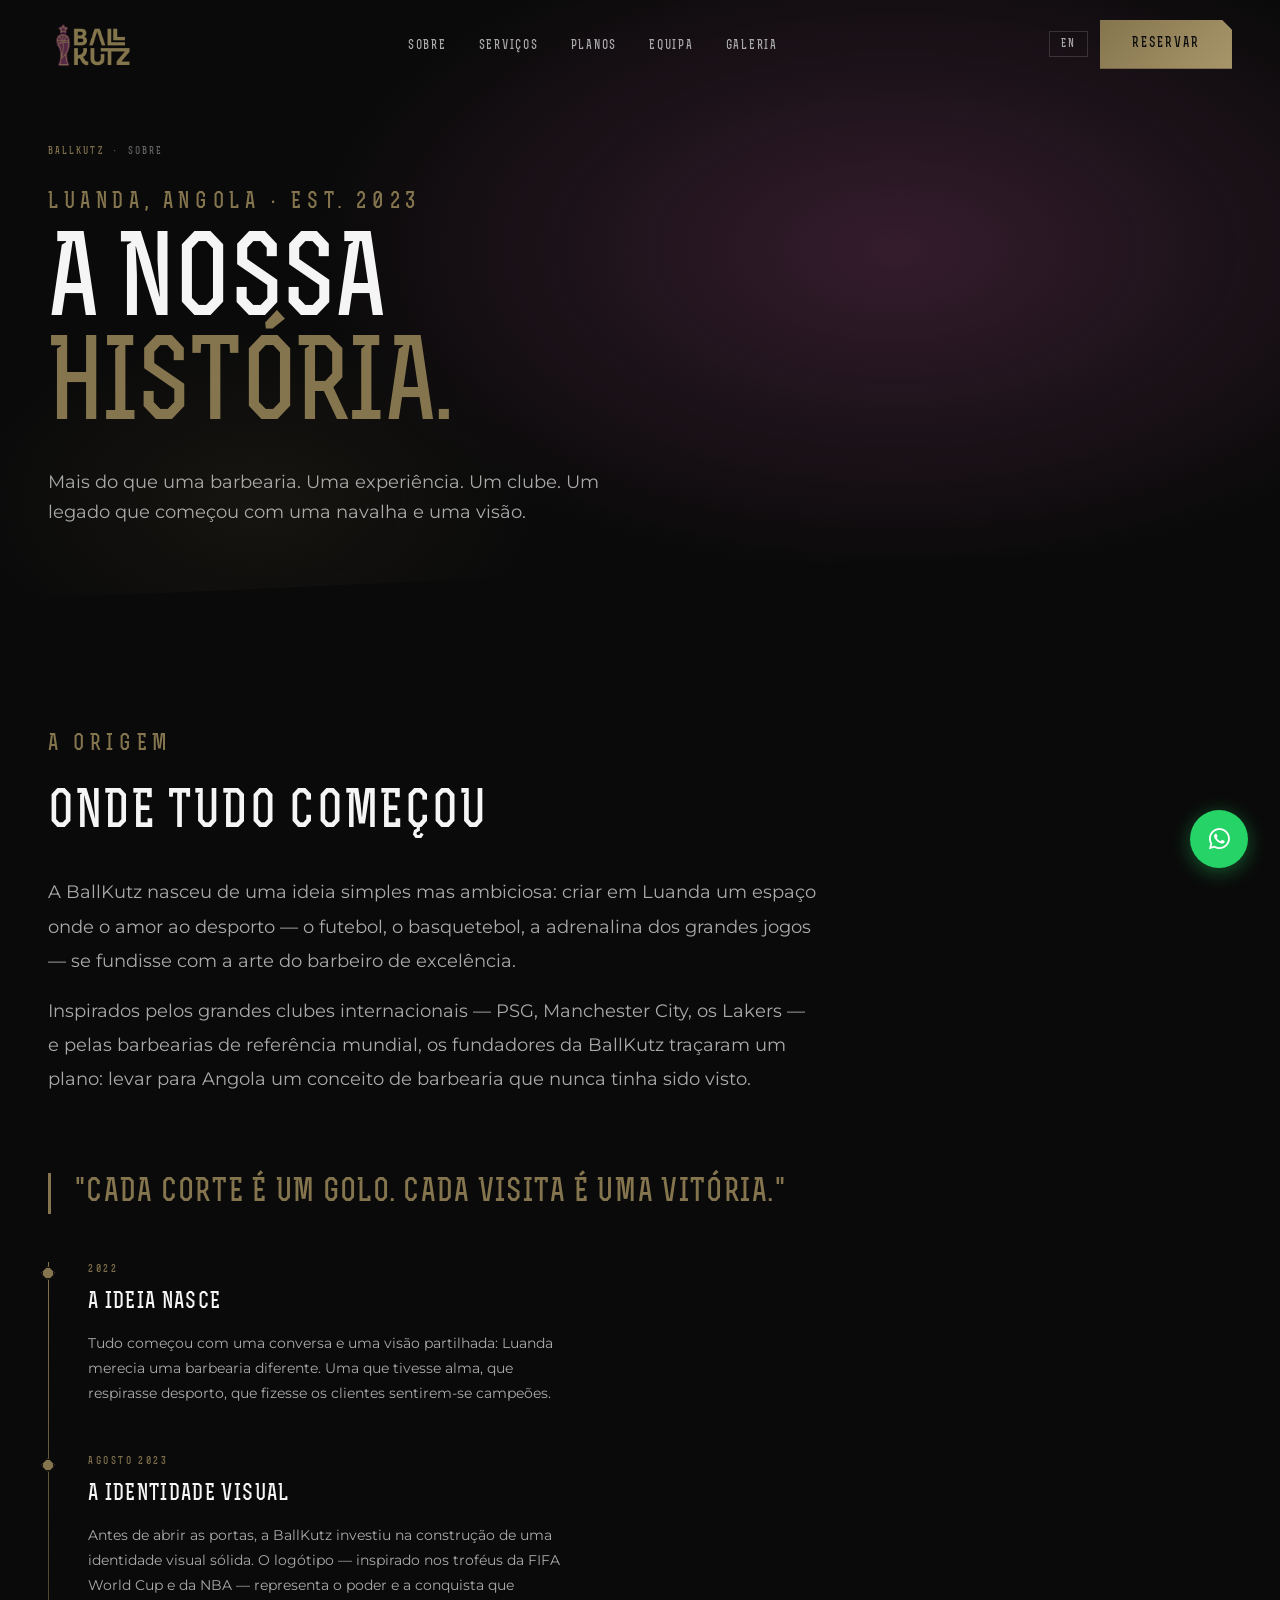
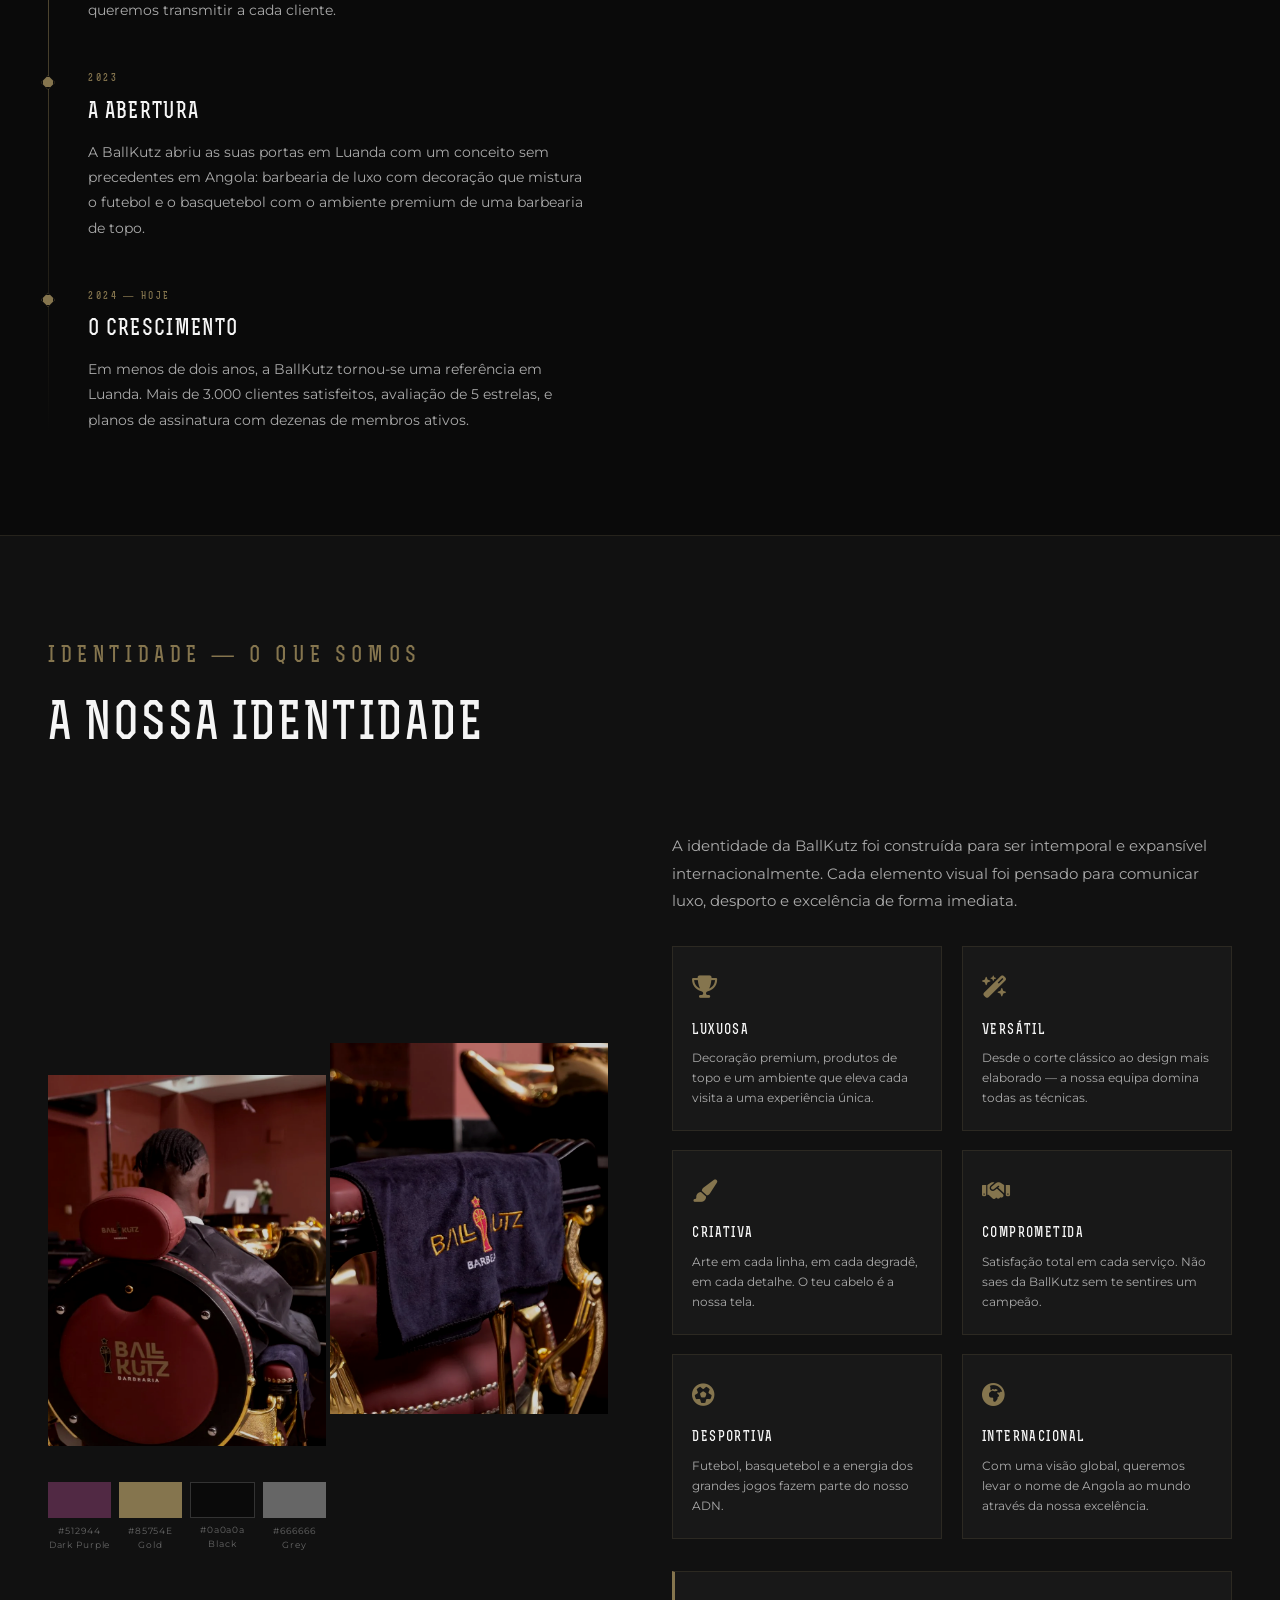
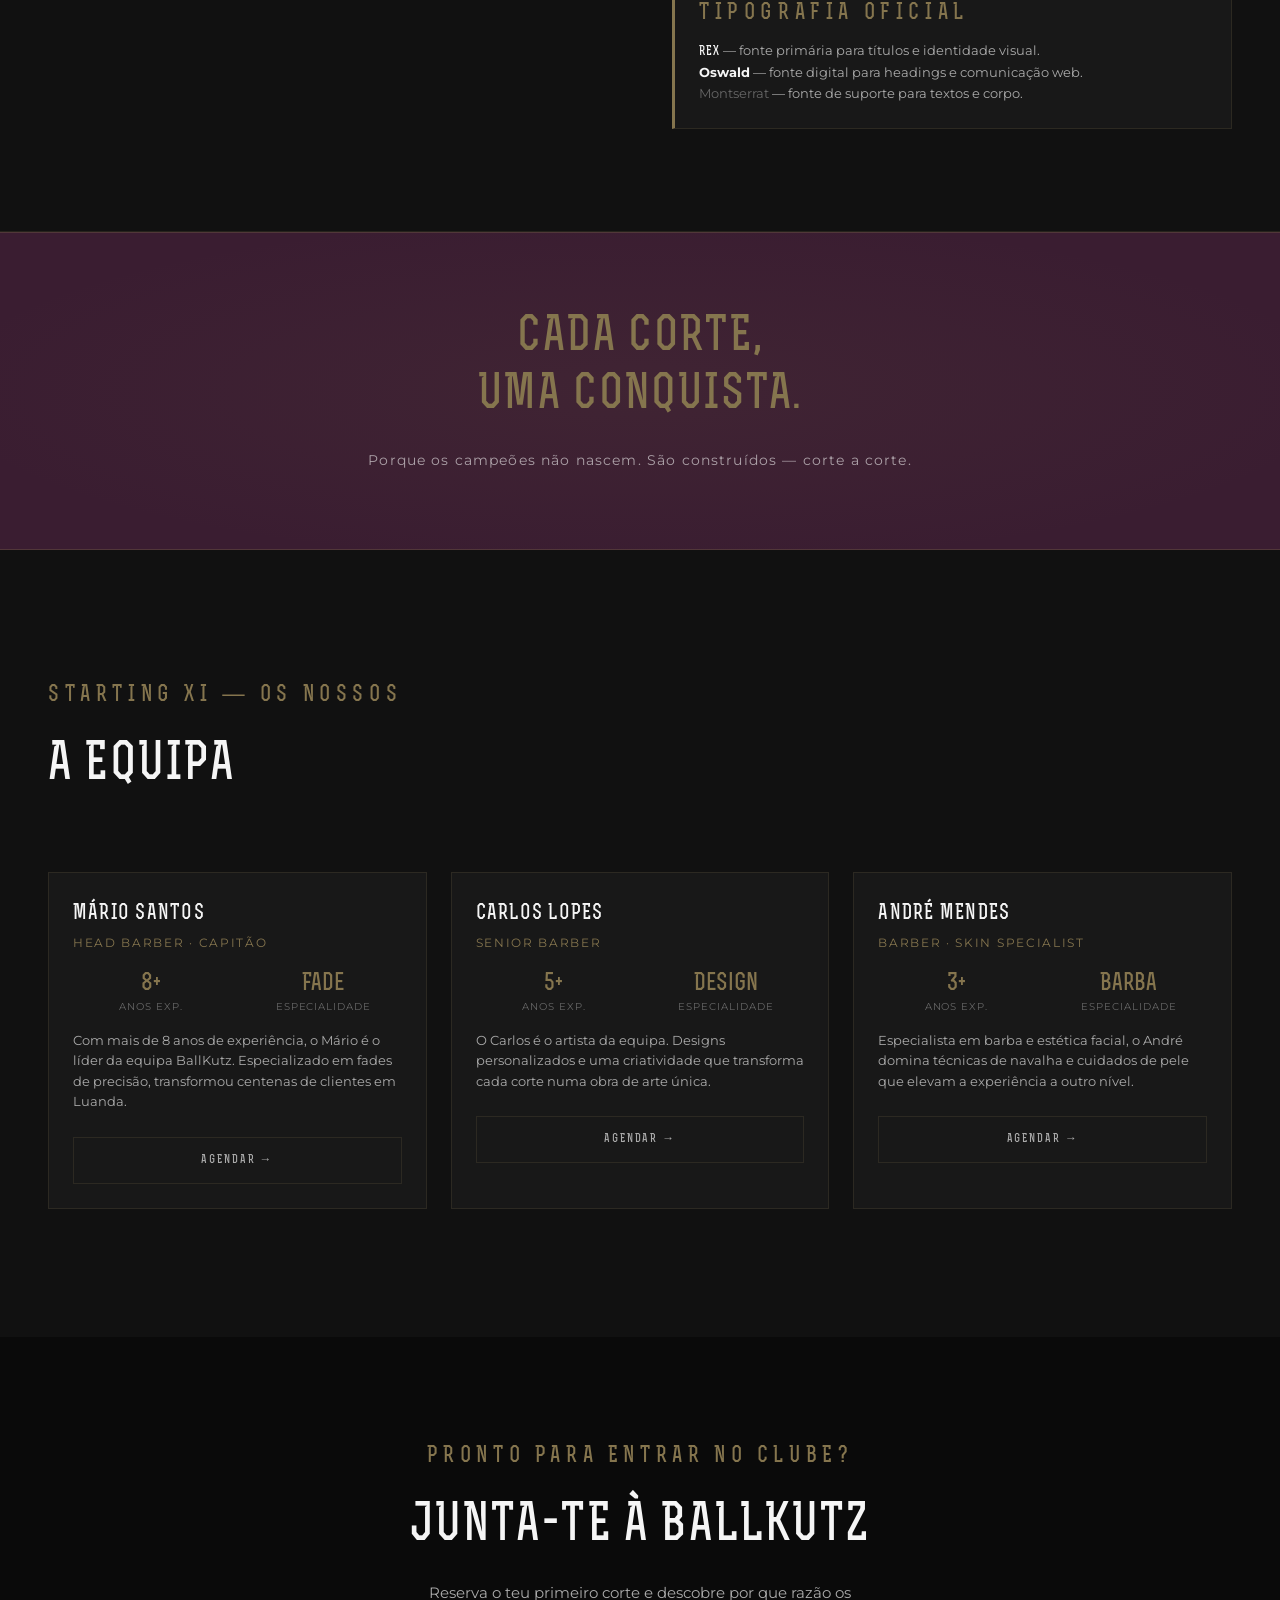
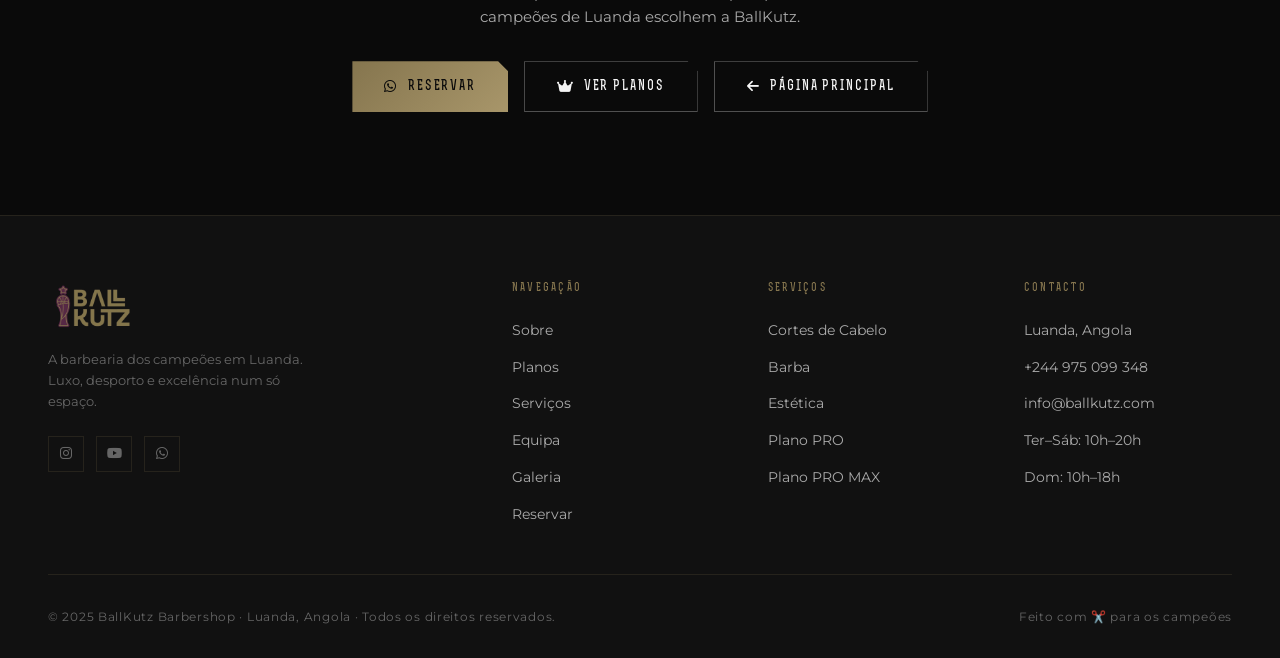
==== commit f12f048a: "asaasss" ====
--- a/sobre.html
+++ b/sobre.html
@@ -210,9 +210,9 @@
 
         <!-- Visual -->
         <div class="brand-dna__visual reveal">
-          <img class="brand-dna__img" src="https://images.unsplash.com/photo-1605497788044-5a32c7078486?w=500&q=80"
+          <img class="brand-dna__img" src="img/image-2.webp"
             alt="Interior BallKutz — cadeira de barbeiro" loading="lazy" />
-          <img class="brand-dna__img" src="https://images.unsplash.com/photo-1503951914875-452162b0f3f1?w=500&q=80"
+          <img class="brand-dna__img" src="img/image-1.webp"
             alt="Interior BallKutz — ambiente premium" loading="lazy" />
 
           <!-- Brand color palette -->
